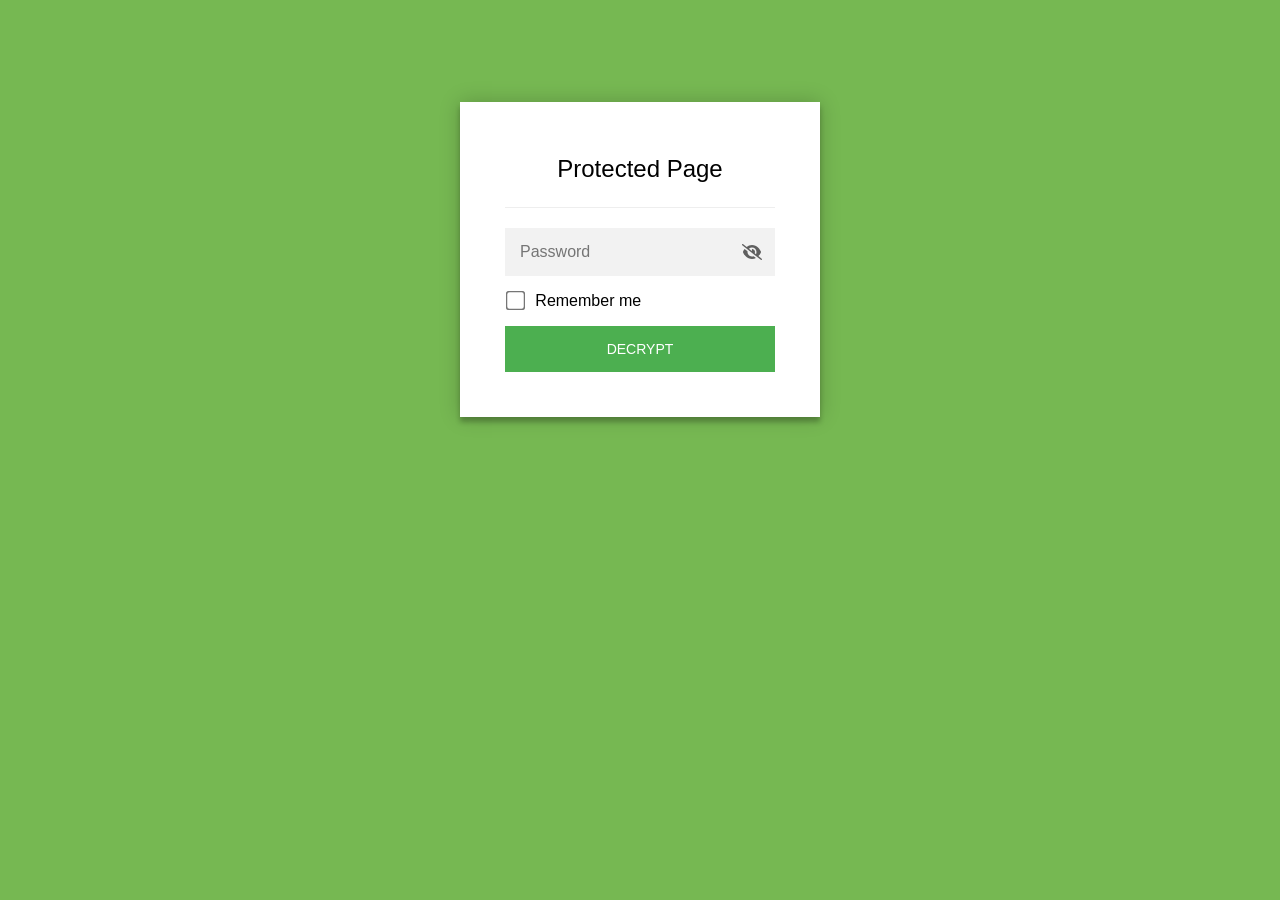
==== index.html @ b339b0bc "Update index.html" ====
<!DOCTYPE html>
<html class="staticrypt-html">
    <head>
        <meta charset="utf-8" />
        <title>Protected Page</title>
        <meta name="viewport" content="width=device-width, initial-scale=1" />

        <!-- do not cache this page -->
        <meta http-equiv="cache-control" content="max-age=0" />
        <meta http-equiv="cache-control" content="no-cache" />
        <meta http-equiv="expires" content="0" />
        <meta http-equiv="expires" content="Tue, 01 Jan 1980 1:00:00 GMT" />
        <meta http-equiv="pragma" content="no-cache" />

        <style>
            .staticrypt-hr {
                margin-top: 20px;
                margin-bottom: 20px;
                border: 0;
                border-top: 1px solid #eee;
            }

            .staticrypt-page {
                width: 360px;
                padding: 8% 0 0;
                margin: auto;
                box-sizing: border-box;
            }

            .staticrypt-form {
                position: relative;
                z-index: 1;
                background: #ffffff;
                max-width: 360px;
                margin: 0 auto 100px;
                padding: 45px;
                text-align: center;
                box-shadow: 0 0 20px 0 rgba(0, 0, 0, 0.2), 0 5px 5px 0 rgba(0, 0, 0, 0.24);
            }

            .staticrypt-form input[type="password"],
            input[type="text"] {
                background: inherit;
                border: 0;
                box-sizing: border-box; /* This ensures padding is included in the total width */
                font-size: 14px;
                outline: 0;
                padding: 15px 30px 15px 15px; /* Adjust the padding to ensure there is space for the icon */
                width: 100%;
            }

            .staticrypt-password-container {
                position: relative;
                outline: 0;
                background: #f2f2f2;
                width: 100%;
                border: 0;
                margin: 0 0 15px;
                box-sizing: border-box;
            }

            .staticrypt-toggle-password-visibility {
                cursor: pointer;
                height: 20px;
                opacity: 60%;
                padding: 13px;
                position: absolute;
                right: 0;
                top: 50%;
                transform: translateY(-50%);
                width: 20px;
            }

            .staticrypt-form .staticrypt-decrypt-button {
                text-transform: uppercase;
                outline: 0;
                background: #4CAF50;
                width: 100%;
                border: 0;
                padding: 15px;
                color: #ffffff;
                font-size: 14px;
                cursor: pointer;
            }

            .staticrypt-form .staticrypt-decrypt-button:hover,
            .staticrypt-form .staticrypt-decrypt-button:active,
            .staticrypt-form .staticrypt-decrypt-button:focus {
                background: #4CAF50;
                filter: brightness(92%);
            }

            .staticrypt-html {
                height: 100%;
            }

            .staticrypt-body {
                height: 100%;
                margin: 0;
            }

            .staticrypt-content {
                height: 100%;
                margin-bottom: 1em;
                background: #76B852;
                font-family: "Arial", sans-serif;
                -webkit-font-smoothing: antialiased;
                -moz-osx-font-smoothing: grayscale;
            }

            .staticrypt-instructions {
                margin-top: -1em;
                margin-bottom: 1em;
            }

            .staticrypt-title {
                font-size: 1.5em;
            }

            label.staticrypt-remember {
                display: flex;
                align-items: center;
                margin-bottom: 1em;
            }

            .staticrypt-remember input[type="checkbox"] {
                transform: scale(1.5);
                margin-right: 1em;
            }

            .hidden {
                display: none !important;
            }

            .staticrypt-spinner-container {
                height: 100%;
                display: flex;
                align-items: center;
                justify-content: center;
            }

            .staticrypt-spinner {
                display: inline-block;
                width: 2rem;
                height: 2rem;
                vertical-align: text-bottom;
                border: 0.25em solid gray;
                border-right-color: transparent;
                border-radius: 50%;
                -webkit-animation: spinner-border 0.75s linear infinite;
                animation: spinner-border 0.75s linear infinite;
                animation-duration: 0.75s;
                animation-timing-function: linear;
                animation-delay: 0s;
                animation-iteration-count: infinite;
                animation-direction: normal;
                animation-fill-mode: none;
                animation-play-state: running;
                animation-name: spinner-border;
            }

            @keyframes spinner-border {
                100% {
                    transform: rotate(360deg);
                }
            }

            @media screen and (-webkit-min-device-pixel-ratio: 0) {
                .staticrypt-form input[type="password"],
                input[type="text"] {
                    font-size: 16px;
                }
            }
        </style>
    </head>

    <body class="staticrypt-body">
        <div id="staticrypt_loading" class="staticrypt-spinner-container">
            <div class="staticrypt-spinner"></div>
        </div>

        <div id="staticrypt_content" class="staticrypt-content hidden">
            <div class="staticrypt-page">
                <div class="staticrypt-form">
                    <div class="staticrypt-instructions">
                        <p class="staticrypt-title">Protected Page</p>
                        <p></p>
                    </div>

                    <hr class="staticrypt-hr" />

                    <form id="staticrypt-form" action="#" method="post">
                        <div class="staticrypt-password-container">
                            <input
                                id="staticrypt-password"
                                type="password"
                                name="password"
                                placeholder="Password"
                                autofocus
                            />

                            <img
                                class="staticrypt-toggle-password-visibility"
                                alt="Show password"
                                title="Show password"
                                src="[data-uri]"
                            />
                        </div>

                        <label id="staticrypt-remember-label" class="staticrypt-remember hidden">
                            <input id="staticrypt-remember" type="checkbox" name="remember" />
                            Remember me
                        </label>

                        <input type="submit" class="staticrypt-decrypt-button" value="DECRYPT" />
                    </form>
                </div>
            </div>
        </div>

        <script>
            // these variables will be filled when generating the file - the template format is 'variable_name'
            const staticryptInitiator = ((function(){
  const exports = {};
  const cryptoEngine = ((function(){
  const exports = {};
  const { subtle } = crypto;

const IV_BITS = 16 * 8;
const HEX_BITS = 4;
const ENCRYPTION_ALGO = "AES-CBC";

/**
 * Translates between utf8 encoded hexadecimal strings
 * and Uint8Array bytes.
 */
const HexEncoder = {
    /**
     * hex string -> bytes
     * @param {string} hexString
     * @returns {Uint8Array}
     */
    parse: function (hexString) {
        if (hexString.length % 2 !== 0) throw "Invalid hexString";
        const arrayBuffer = new Uint8Array(hexString.length / 2);

        for (let i = 0; i < hexString.length; i += 2) {
            const byteValue = parseInt(hexString.substring(i, i + 2), 16);
            if (isNaN(byteValue)) {
                throw "Invalid hexString";
            }
            arrayBuffer[i / 2] = byteValue;
        }
        return arrayBuffer;
    },

    /**
     * bytes -> hex string
     * @param {Uint8Array} bytes
     * @returns {string}
     */
    stringify: function (bytes) {
        const hexBytes = [];

        for (let i = 0; i < bytes.length; ++i) {
            let byteString = bytes[i].toString(16);
            if (byteString.length < 2) {
                byteString = "0" + byteString;
            }
            hexBytes.push(byteString);
        }
        return hexBytes.join("");
    },
};

/**
 * Translates between utf8 strings and Uint8Array bytes.
 */
const UTF8Encoder = {
    parse: function (str) {
        return new TextEncoder().encode(str);
    },

    stringify: function (bytes) {
        return new TextDecoder().decode(bytes);
    },
};

/**
 * Salt and encrypt a msg with a password.
 */
async function encrypt(msg, hashedPassword) {
    // Must be 16 bytes, unpredictable, and preferably cryptographically random. However, it need not be secret.
    // https://developer.mozilla.org/en-US/docs/Web/API/SubtleCrypto/encrypt#parameters
    const iv = crypto.getRandomValues(new Uint8Array(IV_BITS / 8));

    const key = await subtle.importKey("raw", HexEncoder.parse(hashedPassword), ENCRYPTION_ALGO, false, ["encrypt"]);

    const encrypted = await subtle.encrypt(
        {
            name: ENCRYPTION_ALGO,
            iv: iv,
        },
        key,
        UTF8Encoder.parse(msg)
    );

    // iv will be 32 hex characters, we prepend it to the ciphertext for use in decryption
    return HexEncoder.stringify(iv) + HexEncoder.stringify(new Uint8Array(encrypted));
}
exports.encrypt = encrypt;

/**
 * Decrypt a salted msg using a password.
 *
 * @param {string} encryptedMsg
 * @param {string} hashedPassword
 * @returns {Promise<string>}
 */
async function decrypt(encryptedMsg, hashedPassword) {
    const ivLength = IV_BITS / HEX_BITS;
    const iv = HexEncoder.parse(encryptedMsg.substring(0, ivLength));
    const encrypted = encryptedMsg.substring(ivLength);

    const key = await subtle.importKey("raw", HexEncoder.parse(hashedPassword), ENCRYPTION_ALGO, false, ["decrypt"]);

    const outBuffer = await subtle.decrypt(
        {
            name: ENCRYPTION_ALGO,
            iv: iv,
        },
        key,
        HexEncoder.parse(encrypted)
    );

    return UTF8Encoder.stringify(new Uint8Array(outBuffer));
}
exports.decrypt = decrypt;

/**
 * Salt and hash the password so it can be stored in localStorage without opening a password reuse vulnerability.
 *
 * @param {string} password
 * @param {string} salt
 * @returns {Promise<string>}
 */
async function hashPassword(password, salt) {
    // we hash the password in multiple steps, each adding more iterations. This is because we used to allow less
    // iterations, so for backward compatibility reasons, we need to support going from that to more iterations.
    let hashedPassword = await hashLegacyRound(password, salt);

    hashedPassword = await hashSecondRound(hashedPassword, salt);

    return hashThirdRound(hashedPassword, salt);
}
exports.hashPassword = hashPassword;

/**
 * This hashes the password with 1k iterations. This is a low number, we need this function to support backwards
 * compatibility.
 *
 * @param {string} password
 * @param {string} salt
 * @returns {Promise<string>}
 */
function hashLegacyRound(password, salt) {
    return pbkdf2(password, salt, 1000, "SHA-1");
}
exports.hashLegacyRound = hashLegacyRound;

/**
 * Add a second round of iterations. This is because we used to use 1k, so for backwards compatibility with
 * remember-me/autodecrypt links, we need to support going from that to more iterations.
 *
 * @param hashedPassword
 * @param salt
 * @returns {Promise<string>}
 */
function hashSecondRound(hashedPassword, salt) {
    return pbkdf2(hashedPassword, salt, 14000, "SHA-256");
}
exports.hashSecondRound = hashSecondRound;

/**
 * Add a third round of iterations to bring total number to 600k. This is because we used to use 1k, then 15k, so for
 * backwards compatibility with remember-me/autodecrypt links, we need to support going from that to more iterations.
 *
 * @param hashedPassword
 * @param salt
 * @returns {Promise<string>}
 */
function hashThirdRound(hashedPassword, salt) {
    return pbkdf2(hashedPassword, salt, 585000, "SHA-256");
}
exports.hashThirdRound = hashThirdRound;

/**
 * Salt and hash the password so it can be stored in localStorage without opening a password reuse vulnerability.
 *
 * @param {string} password
 * @param {string} salt
 * @param {int} iterations
 * @param {string} hashAlgorithm
 * @returns {Promise<string>}
 */
async function pbkdf2(password, salt, iterations, hashAlgorithm) {
    const key = await subtle.importKey("raw", UTF8Encoder.parse(password), "PBKDF2", false, ["deriveBits"]);

    const keyBytes = await subtle.deriveBits(
        {
            name: "PBKDF2",
            hash: hashAlgorithm,
            iterations,
            salt: UTF8Encoder.parse(salt),
        },
        key,
        256
    );

    return HexEncoder.stringify(new Uint8Array(keyBytes));
}

function generateRandomSalt() {
    const bytes = crypto.getRandomValues(new Uint8Array(128 / 8));

    return HexEncoder.stringify(new Uint8Array(bytes));
}
exports.generateRandomSalt = generateRandomSalt;

async function signMessage(hashedPassword, message) {
    const key = await subtle.importKey(
        "raw",
        HexEncoder.parse(hashedPassword),
        {
            name: "HMAC",
            hash: "SHA-256",
        },
        false,
        ["sign"]
    );
    const signature = await subtle.sign("HMAC", key, UTF8Encoder.parse(message));

    return HexEncoder.stringify(new Uint8Array(signature));
}
exports.signMessage = signMessage;

function getRandomAlphanum() {
    const possibleCharacters = "abcdefghijklmnopqrstuvwxyzABCDEFGHIJKLMNOPQRSTUVWXYZ0123456789";

    let byteArray;
    let parsedInt;

    // Keep generating new random bytes until we get a value that falls
    // within a range that can be evenly divided by possibleCharacters.length
    do {
        byteArray = crypto.getRandomValues(new Uint8Array(1));
        // extract the lowest byte to get an int from 0 to 255 (probably unnecessary, since we're only generating 1 byte)
        parsedInt = byteArray[0] & 0xff;
    } while (parsedInt >= 256 - (256 % possibleCharacters.length));

    // Take the modulo of the parsed integer to get a random number between 0 and totalLength - 1
    const randomIndex = parsedInt % possibleCharacters.length;

    return possibleCharacters[randomIndex];
}

/**
 * Generate a random string of a given length.
 *
 * @param {int} length
 * @returns {string}
 */
function generateRandomString(length) {
    let randomString = "";

    for (let i = 0; i < length; i++) {
        randomString += getRandomAlphanum();
    }

    return randomString;
}
exports.generateRandomString = generateRandomString;

  return exports;
})());
const codec = ((function(){
  const exports = {};
  /**
 * Initialize the codec with the provided cryptoEngine - this return functions to encode and decode messages.
 *
 * @param cryptoEngine - the engine to use for encryption / decryption
 */
function init(cryptoEngine) {
    const exports = {};

    /**
     * Top-level function for encoding a message.
     * Includes password hashing, encryption, and signing.
     *
     * @param {string} msg
     * @param {string} password
     * @param {string} salt
     *
     * @returns {string} The encoded text
     */
    async function encode(msg, password, salt) {
        const hashedPassword = await cryptoEngine.hashPassword(password, salt);

        const encrypted = await cryptoEngine.encrypt(msg, hashedPassword);

        // we use the hashed password in the HMAC because this is effectively what will be used a password (so we can store
        // it in localStorage safely, we don't use the clear text password)
        const hmac = await cryptoEngine.signMessage(hashedPassword, encrypted);

        return hmac + encrypted;
    }
    exports.encode = encode;

    /**
     * Encode using a password that has already been hashed. This is useful to encode multiple messages in a row, that way
     * we don't need to hash the password multiple times.
     *
     * @param {string} msg
     * @param {string} hashedPassword
     *
     * @returns {string} The encoded text
     */
    async function encodeWithHashedPassword(msg, hashedPassword) {
        const encrypted = await cryptoEngine.encrypt(msg, hashedPassword);

        // we use the hashed password in the HMAC because this is effectively what will be used a password (so we can store
        // it in localStorage safely, we don't use the clear text password)
        const hmac = await cryptoEngine.signMessage(hashedPassword, encrypted);

        return hmac + encrypted;
    }
    exports.encodeWithHashedPassword = encodeWithHashedPassword;

    /**
     * Top-level function for decoding a message.
     * Includes signature check and decryption.
     *
     * @param {string} signedMsg
     * @param {string} hashedPassword
     * @param {string} salt
     * @param {int} backwardCompatibleAttempt
     * @param {string} originalPassword
     *
     * @returns {Object} {success: true, decoded: string} | {success: false, message: string}
     */
    async function decode(signedMsg, hashedPassword, salt, backwardCompatibleAttempt = 0, originalPassword = "") {
        const encryptedHMAC = signedMsg.substring(0, 64);
        const encryptedMsg = signedMsg.substring(64);
        const decryptedHMAC = await cryptoEngine.signMessage(hashedPassword, encryptedMsg);

        if (decryptedHMAC !== encryptedHMAC) {
            // we have been raising the number of iterations in the hashing algorithm multiple times, so to support the old
            // remember-me/autodecrypt links we need to try bringing the old hashes up to speed.
            originalPassword = originalPassword || hashedPassword;
            if (backwardCompatibleAttempt === 0) {
                const updatedHashedPassword = await cryptoEngine.hashThirdRound(originalPassword, salt);

                return decode(signedMsg, updatedHashedPassword, salt, backwardCompatibleAttempt + 1, originalPassword);
            }
            if (backwardCompatibleAttempt === 1) {
                let updatedHashedPassword = await cryptoEngine.hashSecondRound(originalPassword, salt);
                updatedHashedPassword = await cryptoEngine.hashThirdRound(updatedHashedPassword, salt);

                return decode(signedMsg, updatedHashedPassword, salt, backwardCompatibleAttempt + 1, originalPassword);
            }

            return { success: false, message: "Signature mismatch" };
        }

        return {
            success: true,
            decoded: await cryptoEngine.decrypt(encryptedMsg, hashedPassword),
        };
    }
    exports.decode = decode;

    return exports;
}
exports.init = init;

  return exports;
})());
const decode = codec.init(cryptoEngine).decode;

/**
 * Initialize the staticrypt module, that exposes functions callbable by the password_template.
 *
 * @param {{
 *  staticryptEncryptedMsgUniqueVariableName: string,
 *  isRememberEnabled: boolean,
 *  rememberDurationInDays: number,
 *  staticryptSaltUniqueVariableName: string,
 * }} staticryptConfig - object of data that is stored on the password_template at encryption time.
 *
 * @param {{
 *  rememberExpirationKey: string,
 *  rememberPassphraseKey: string,
 *  replaceHtmlCallback: function,
 *  clearLocalStorageCallback: function,
 * }} templateConfig - object of data that can be configured by a custom password_template.
 */
function init(staticryptConfig, templateConfig) {
    const exports = {};

    /**
     * Decrypt our encrypted page, replace the whole HTML.
     *
     * @param {string} hashedPassword
     * @returns {Promise<boolean>}
     */
    async function decryptAndReplaceHtml(hashedPassword) {
        const { staticryptEncryptedMsgUniqueVariableName, staticryptSaltUniqueVariableName } = staticryptConfig;
        const { replaceHtmlCallback } = templateConfig;

        const result = await decode(
            staticryptEncryptedMsgUniqueVariableName,
            hashedPassword,
            staticryptSaltUniqueVariableName
        );
        if (!result.success) {
            return false;
        }
        const plainHTML = result.decoded;

        // if the user configured a callback call it, otherwise just replace the whole HTML
        if (typeof replaceHtmlCallback === "function") {
            replaceHtmlCallback(plainHTML);
        } else {
            document.write(plainHTML);
            document.close();
        }

        return true;
    }

    /**
     * Attempt to decrypt the page and replace the whole HTML.
     *
     * @param {string} password
     * @param {boolean} isRememberChecked
     *
     * @returns {Promise<{isSuccessful: boolean, hashedPassword?: string}>} - we return an object, so that if we want to
     *   expose more information in the future we can do it without breaking the password_template
     */
    async function handleDecryptionOfPage(password, isRememberChecked) {
        const { staticryptSaltUniqueVariableName } = staticryptConfig;

        // decrypt and replace the whole page
        const hashedPassword = await cryptoEngine.hashPassword(password, staticryptSaltUniqueVariableName);
        return handleDecryptionOfPageFromHash(hashedPassword, isRememberChecked);
    }
    exports.handleDecryptionOfPage = handleDecryptionOfPage;

    async function handleDecryptionOfPageFromHash(hashedPassword, isRememberChecked) {
        const { isRememberEnabled, rememberDurationInDays } = staticryptConfig;
        const { rememberExpirationKey, rememberPassphraseKey } = templateConfig;

        const isDecryptionSuccessful = await decryptAndReplaceHtml(hashedPassword);

        if (!isDecryptionSuccessful) {
            return {
                isSuccessful: false,
                hashedPassword,
            };
        }

        // remember the hashedPassword and set its expiration if necessary
        if (isRememberEnabled && isRememberChecked) {
            window.localStorage.setItem(rememberPassphraseKey, hashedPassword);

            // set the expiration if the duration isn't 0 (meaning no expiration)
            if (rememberDurationInDays > 0) {
                window.localStorage.setItem(
                    rememberExpirationKey,
                    (new Date().getTime() + rememberDurationInDays * 24 * 60 * 60 * 1000).toString()
                );
            }
        }

        return {
            isSuccessful: true,
            hashedPassword,
        };
    }
    exports.handleDecryptionOfPageFromHash = handleDecryptionOfPageFromHash;

    /**
     * Clear localstorage from staticrypt related values
     */
    function clearLocalStorage() {
        const { clearLocalStorageCallback, rememberExpirationKey, rememberPassphraseKey } = templateConfig;

        if (typeof clearLocalStorageCallback === "function") {
            clearLocalStorageCallback();
        } else {
            localStorage.removeItem(rememberPassphraseKey);
            localStorage.removeItem(rememberExpirationKey);
        }
    }

    async function handleDecryptOnLoad() {
        let isSuccessful = await decryptOnLoadFromUrl();

        if (!isSuccessful) {
            isSuccessful = await decryptOnLoadFromRememberMe();
        }

        return { isSuccessful };
    }
    exports.handleDecryptOnLoad = handleDecryptOnLoad;

    /**
     * Clear storage if we are logging out
     *
     * @returns {boolean} - whether we logged out
     */
    function logoutIfNeeded() {
        const logoutKey = "staticrypt_logout";

        // handle logout through query param
        const queryParams = new URLSearchParams(window.location.search);
        if (queryParams.has(logoutKey)) {
            clearLocalStorage();
            return true;
        }

        // handle logout through URL fragment
        const hash = window.location.hash.substring(1);
        if (hash.includes(logoutKey)) {
            clearLocalStorage();
            return true;
        }

        return false;
    }

    /**
     * To be called on load: check if we want to try to decrypt and replace the HTML with the decrypted content, and
     * try to do it if needed.
     *
     * @returns {Promise<boolean>} true if we derypted and replaced the whole page, false otherwise
     */
    async function decryptOnLoadFromRememberMe() {
        const { rememberDurationInDays } = staticryptConfig;
        const { rememberExpirationKey, rememberPassphraseKey } = templateConfig;

        // if we are login out, terminate
        if (logoutIfNeeded()) {
            return false;
        }

        // if there is expiration configured, check if we're not beyond the expiration
        if (rememberDurationInDays && rememberDurationInDays > 0) {
            const expiration = localStorage.getItem(rememberExpirationKey),
                isExpired = expiration && new Date().getTime() > parseInt(expiration);

            if (isExpired) {
                clearLocalStorage();
                return false;
            }
        }

        const hashedPassword = localStorage.getItem(rememberPassphraseKey);

        if (hashedPassword) {
            // try to decrypt
            const isDecryptionSuccessful = await decryptAndReplaceHtml(hashedPassword);

            // if the decryption is unsuccessful the password might be wrong - silently clear the saved data and let
            // the user fill the password form again
            if (!isDecryptionSuccessful) {
                clearLocalStorage();
                return false;
            }

            return true;
        }

        return false;
    }

    async function decryptOnLoadFromUrl() {
        const passwordKey = "staticrypt_pwd";
        const rememberMeKey = "remember_me";

        // try to get the password from the query param (for backward compatibility - we now want to avoid this method,
        // since it sends the hashed password to the server which isn't needed)
        const queryParams = new URLSearchParams(window.location.search);
        const hashedPasswordQuery = queryParams.get(passwordKey);
        const rememberMeQuery = queryParams.get(rememberMeKey);

        const urlFragment = window.location.hash.substring(1);
        // get the password from the url fragment
        const hashedPasswordRegexMatch = urlFragment.match(new RegExp(passwordKey + "=([^&]*)"));
        const hashedPasswordFragment = hashedPasswordRegexMatch ? hashedPasswordRegexMatch[1] : null;
        const rememberMeFragment = urlFragment.includes(rememberMeKey);

        const hashedPassword = hashedPasswordFragment || hashedPasswordQuery;
        const rememberMe = rememberMeFragment || rememberMeQuery;

        if (hashedPassword) {
            return handleDecryptionOfPageFromHash(hashedPassword, rememberMe);
        }

        return false;
    }

    return exports;
}
exports.init = init;

  return exports;
})());
            const templateError = "Bad password!",
                templateToggleAltShow = "Show password",
                templateToggleAltHide = "Hide password",
                isRememberEnabled = true,
                staticryptConfig = {"staticryptEncryptedMsgUniqueVariableName":"[base64]","isRememberEnabled":true,"rememberDurationInDays":24,"staticryptSaltUniqueVariableName":"fb9d6beab0a94cf29146fbc7895cdc05"};

            // you can edit these values to customize some of the behavior of StatiCrypt
            const templateConfig = {
                rememberExpirationKey: "staticrypt_expiration",
                rememberPassphraseKey: "staticrypt_passphrase",
                replaceHtmlCallback: null,
                clearLocalStorageCallback: null,
            };

            // init the staticrypt engine
            const staticrypt = staticryptInitiator.init(staticryptConfig, templateConfig);

            // try to automatically decrypt on load if there is a saved password
            window.onload = async function () {
                const { isSuccessful } = await staticrypt.handleDecryptOnLoad();

                // if we didn't decrypt anything on load, show the password prompt. Otherwise the content has already been
                // replaced, no need to do anything
                if (!isSuccessful) {
                    // hide loading screen
                    document.getElementById("staticrypt_loading").classList.add("hidden");
                    document.getElementById("staticrypt_content").classList.remove("hidden");
                    document.getElementById("staticrypt-password").focus();

                    // show the remember me checkbox
                    if (isRememberEnabled) {
                        document.getElementById("staticrypt-remember-label").classList.remove("hidden");
                    }
                }
            };

            // toggle password visibility
            const toggleIcon = document.querySelector(".staticrypt-toggle-password-visibility");
            // these two icons are coming from FontAwesome
            const imgSrcEyeClosed =
                "[data-uri]";
            const imgSrcEyeOpened =
                "[data-uri]";
            toggleIcon.addEventListener("click", function () {
                const passwordInput = document.getElementById("staticrypt-password");
                if (passwordInput.type === "password") {
                    passwordInput.type = "text";
                    toggleIcon.src = imgSrcEyeOpened;
                    toggleIcon.alt = templateToggleAltHide;
                    toggleIcon.title = templateToggleAltHide;
                } else {
                    passwordInput.type = "password";
                    toggleIcon.src = imgSrcEyeClosed;
                    toggleIcon.alt = templateToggleAltShow;
                    toggleIcon.title = templateToggleAltShow;
                }
            });

            // handle password form submission
            document.getElementById("staticrypt-form").addEventListener("submit", async function (e) {
                e.preventDefault();

                const password = document.getElementById("staticrypt-password").value,
                    isRememberChecked = document.getElementById("staticrypt-remember").checked;

                const { isSuccessful } = await staticrypt.handleDecryptionOfPage(password, isRememberChecked);

                if (!isSuccessful) {
                    alert(templateError);
                }
            });
        </script>
    </body>
</html>
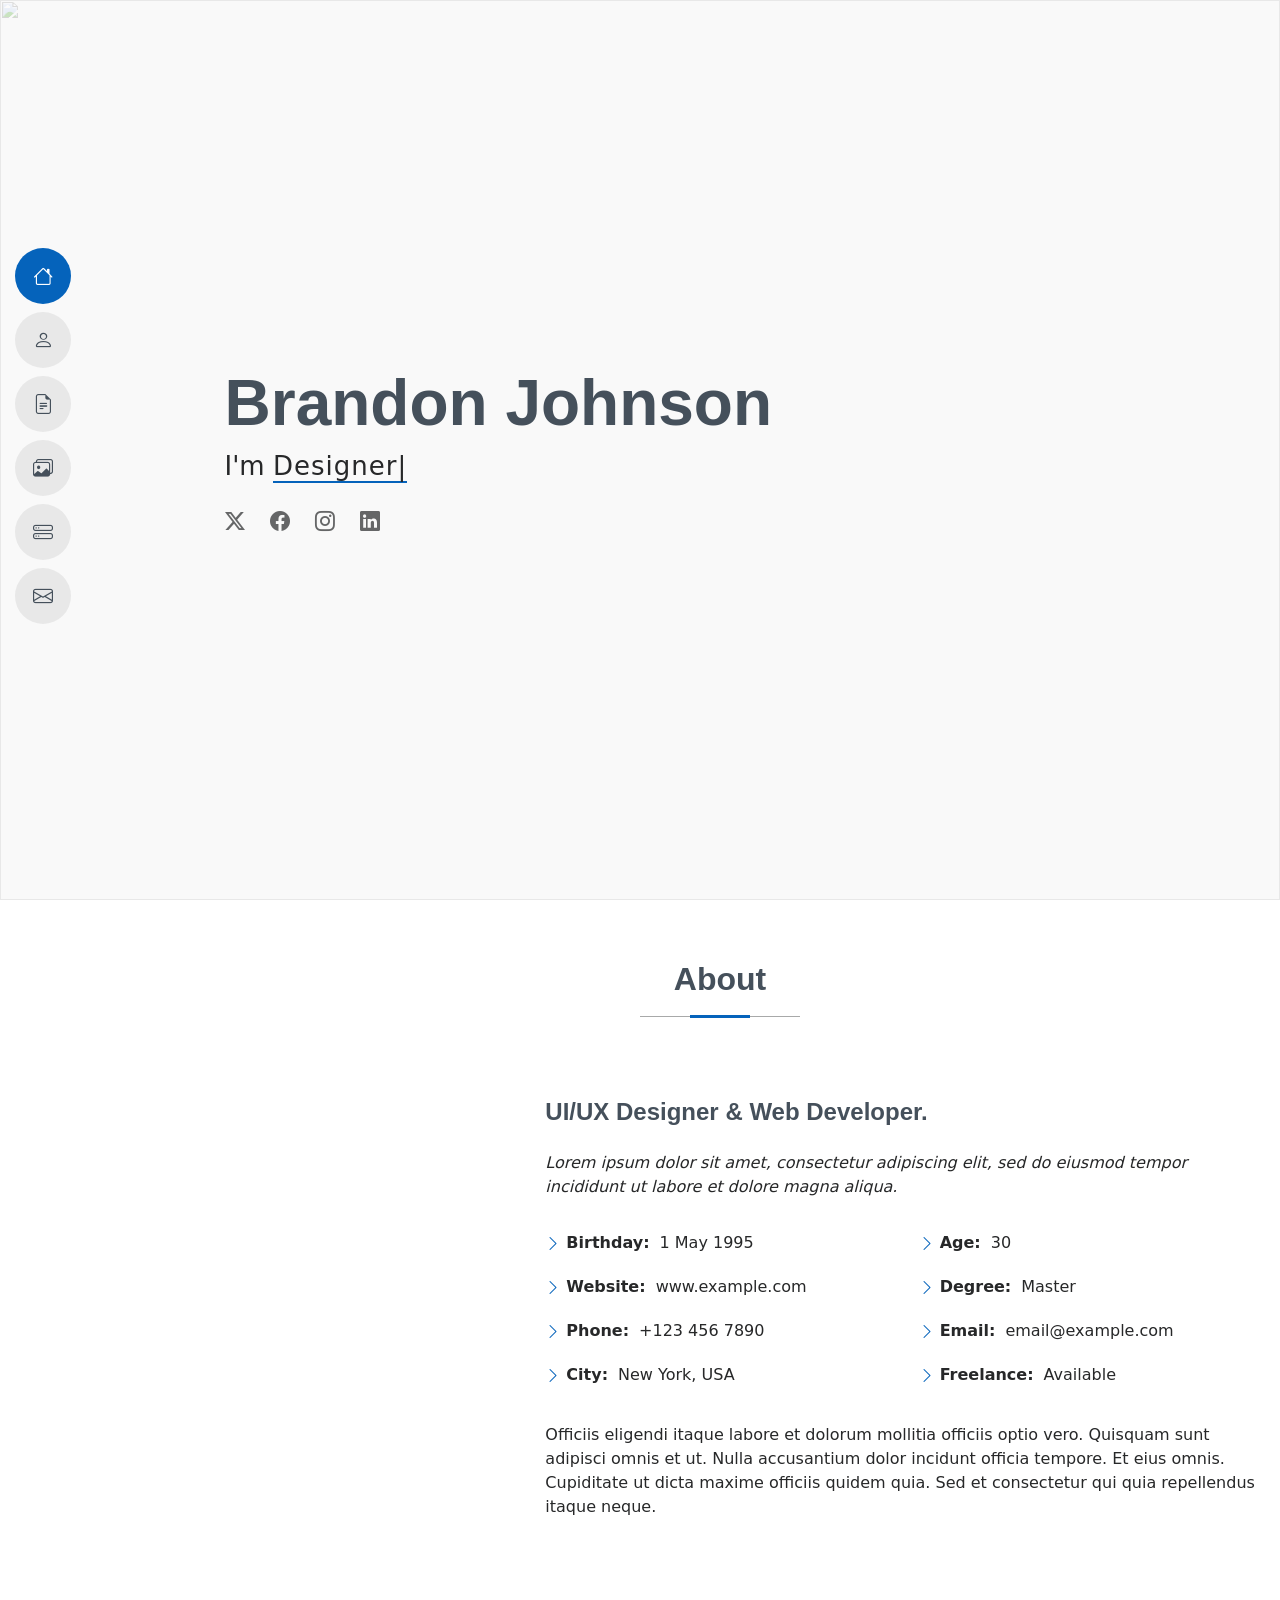
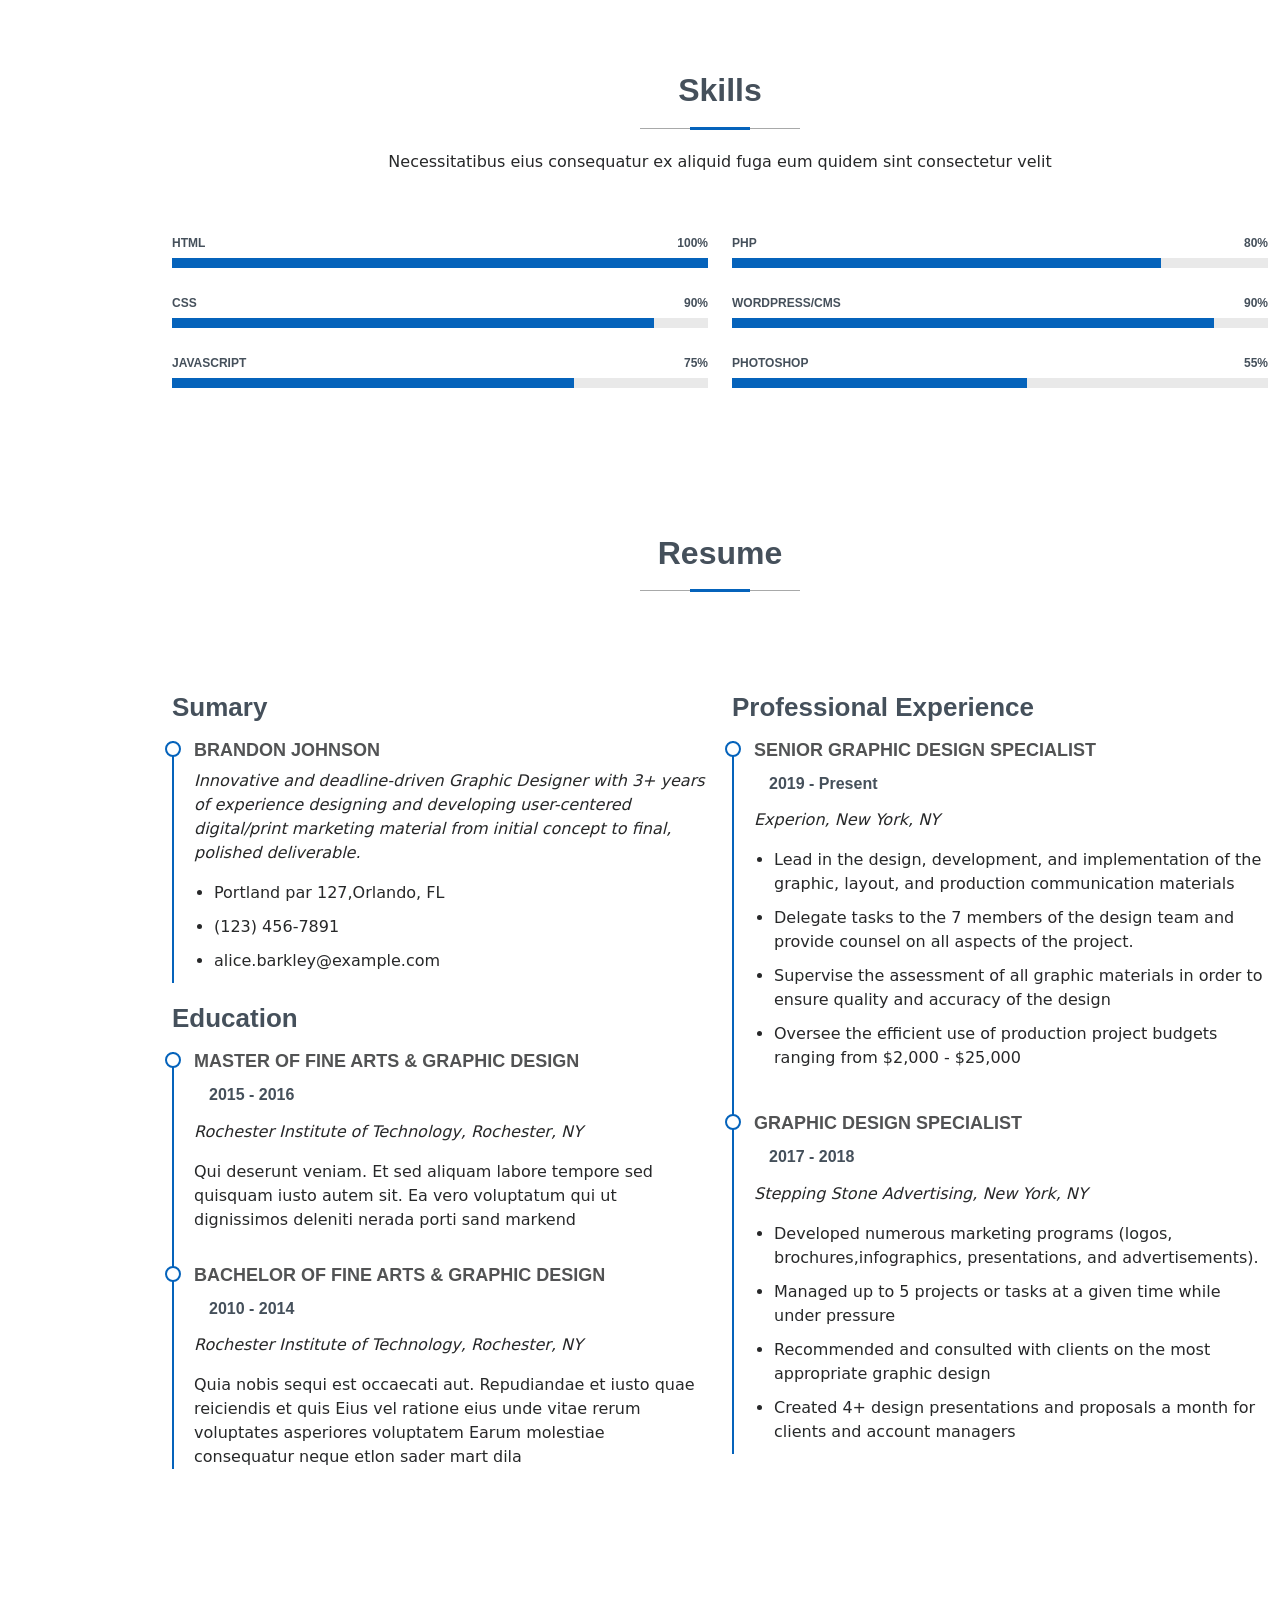
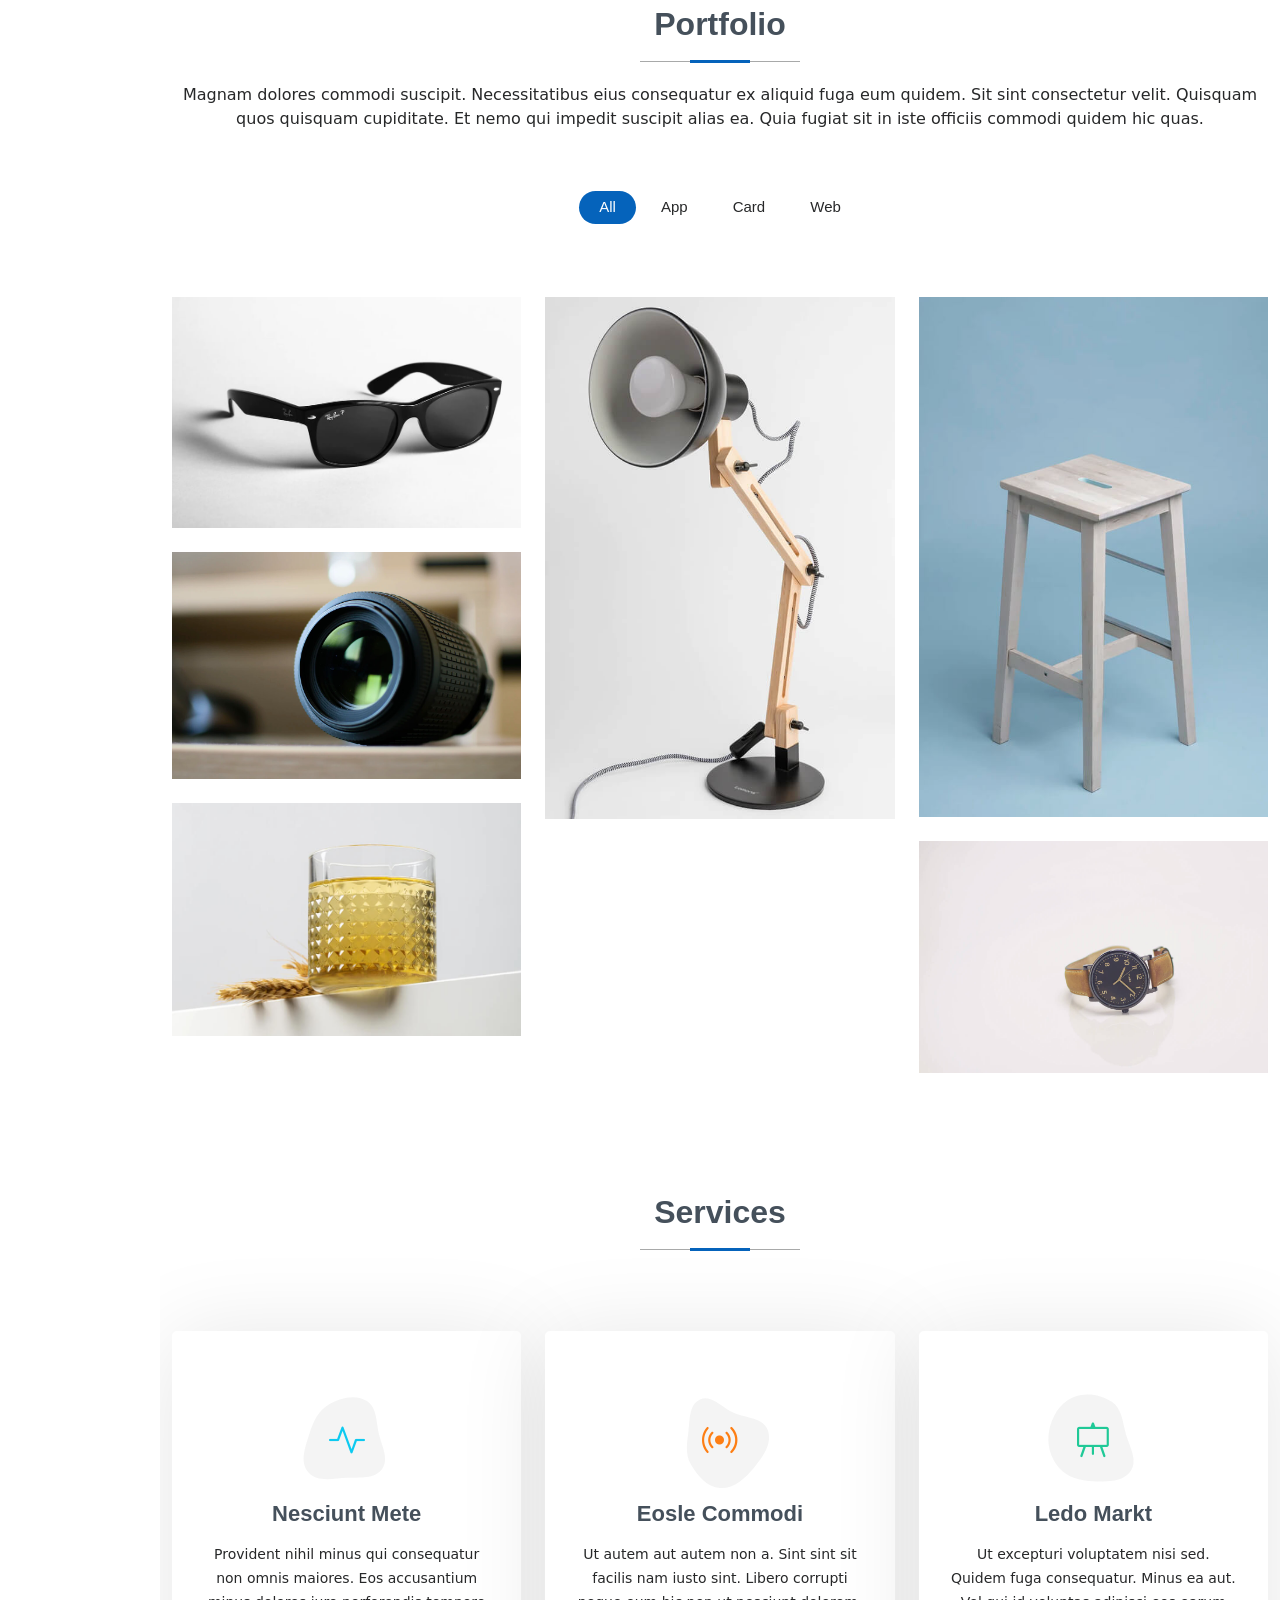
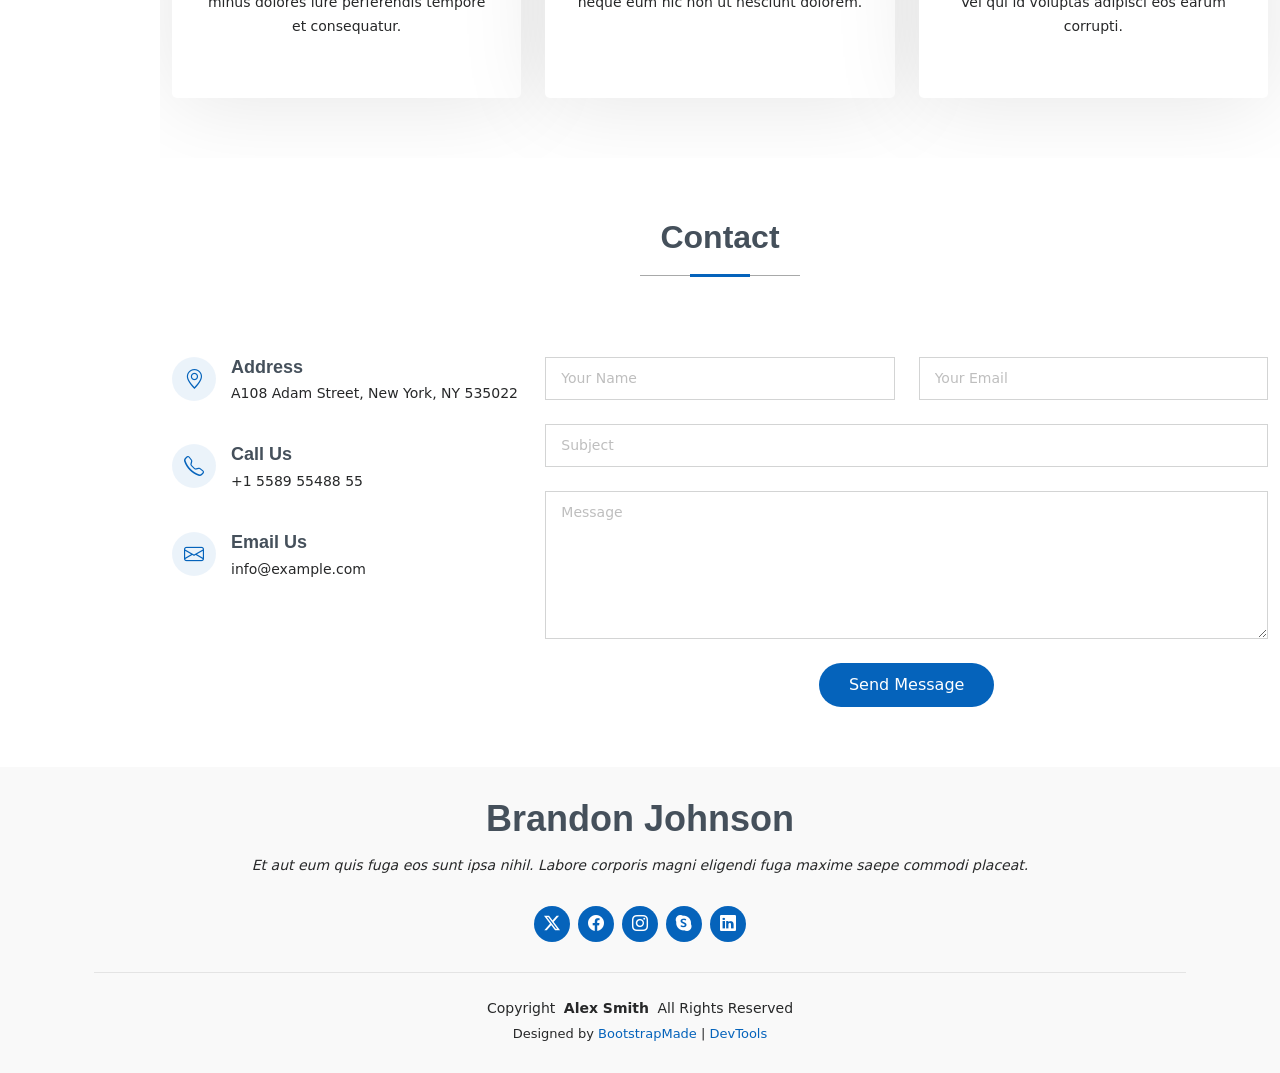
==== commit b4ba2b29: "Update index.html" ====
--- a/index.html
+++ b/index.html
@@ -1,892 +1,587 @@
 <!DOCTYPE html>
-<html class="staticrypt-html">
-    <head>
-        <meta charset="utf-8" />
-        <title>Protected Page</title>
-        <meta name="viewport" content="width=device-width, initial-scale=1" />
-
-        <!-- do not cache this page -->
-        <meta http-equiv="cache-control" content="max-age=0" />
-        <meta http-equiv="cache-control" content="no-cache" />
-        <meta http-equiv="expires" content="0" />
-        <meta http-equiv="expires" content="Tue, 01 Jan 1980 1:00:00 GMT" />
-        <meta http-equiv="pragma" content="no-cache" />
-
-        <style>
-            .staticrypt-hr {
-                margin-top: 20px;
-                margin-bottom: 20px;
-                border: 0;
-                border-top: 1px solid #eee;
-            }
-
-            .staticrypt-page {
-                width: 360px;
-                padding: 8% 0 0;
-                margin: auto;
-                box-sizing: border-box;
-            }
-
-            .staticrypt-form {
-                position: relative;
-                z-index: 1;
-                background: #ffffff;
-                max-width: 360px;
-                margin: 0 auto 100px;
-                padding: 45px;
-                text-align: center;
-                box-shadow: 0 0 20px 0 rgba(0, 0, 0, 0.2), 0 5px 5px 0 rgba(0, 0, 0, 0.24);
-            }
-
-            .staticrypt-form input[type="password"],
-            input[type="text"] {
-                background: inherit;
-                border: 0;
-                box-sizing: border-box; /* This ensures padding is included in the total width */
-                font-size: 14px;
-                outline: 0;
-                padding: 15px 30px 15px 15px; /* Adjust the padding to ensure there is space for the icon */
-                width: 100%;
-            }
-
-            .staticrypt-password-container {
-                position: relative;
-                outline: 0;
-                background: #f2f2f2;
-                width: 100%;
-                border: 0;
-                margin: 0 0 15px;
-                box-sizing: border-box;
-            }
-
-            .staticrypt-toggle-password-visibility {
-                cursor: pointer;
-                height: 20px;
-                opacity: 60%;
-                padding: 13px;
-                position: absolute;
-                right: 0;
-                top: 50%;
-                transform: translateY(-50%);
-                width: 20px;
-            }
-
-            .staticrypt-form .staticrypt-decrypt-button {
-                text-transform: uppercase;
-                outline: 0;
-                background: #4CAF50;
-                width: 100%;
-                border: 0;
-                padding: 15px;
-                color: #ffffff;
-                font-size: 14px;
-                cursor: pointer;
-            }
-
-            .staticrypt-form .staticrypt-decrypt-button:hover,
-            .staticrypt-form .staticrypt-decrypt-button:active,
-            .staticrypt-form .staticrypt-decrypt-button:focus {
-                background: #4CAF50;
-                filter: brightness(92%);
-            }
-
-            .staticrypt-html {
-                height: 100%;
-            }
-
-            .staticrypt-body {
-                height: 100%;
-                margin: 0;
-            }
-
-            .staticrypt-content {
-                height: 100%;
-                margin-bottom: 1em;
-                background: #76B852;
-                font-family: "Arial", sans-serif;
-                -webkit-font-smoothing: antialiased;
-                -moz-osx-font-smoothing: grayscale;
-            }
-
-            .staticrypt-instructions {
-                margin-top: -1em;
-                margin-bottom: 1em;
-            }
-
-            .staticrypt-title {
-                font-size: 1.5em;
-            }
-
-            label.staticrypt-remember {
-                display: flex;
-                align-items: center;
-                margin-bottom: 1em;
-            }
-
-            .staticrypt-remember input[type="checkbox"] {
-                transform: scale(1.5);
-                margin-right: 1em;
-            }
-
-            .hidden {
-                display: none !important;
-            }
-
-            .staticrypt-spinner-container {
-                height: 100%;
-                display: flex;
-                align-items: center;
-                justify-content: center;
-            }
-
-            .staticrypt-spinner {
-                display: inline-block;
-                width: 2rem;
-                height: 2rem;
-                vertical-align: text-bottom;
-                border: 0.25em solid gray;
-                border-right-color: transparent;
-                border-radius: 50%;
-                -webkit-animation: spinner-border 0.75s linear infinite;
-                animation: spinner-border 0.75s linear infinite;
-                animation-duration: 0.75s;
-                animation-timing-function: linear;
-                animation-delay: 0s;
-                animation-iteration-count: infinite;
-                animation-direction: normal;
-                animation-fill-mode: none;
-                animation-play-state: running;
-                animation-name: spinner-border;
-            }
-
-            @keyframes spinner-border {
-                100% {
-                    transform: rotate(360deg);
-                }
-            }
-
-            @media screen and (-webkit-min-device-pixel-ratio: 0) {
-                .staticrypt-form input[type="password"],
-                input[type="text"] {
-                    font-size: 16px;
-                }
-            }
-        </style>
-    </head>
-
-    <body class="staticrypt-body">
-        <div id="staticrypt_loading" class="staticrypt-spinner-container">
-            <div class="staticrypt-spinner"></div>
-        </div>
-
-        <div id="staticrypt_content" class="staticrypt-content hidden">
-            <div class="staticrypt-page">
-                <div class="staticrypt-form">
-                    <div class="staticrypt-instructions">
-                        <p class="staticrypt-title">Protected Page</p>
-                        <p></p>
-                    </div>
-
-                    <hr class="staticrypt-hr" />
-
-                    <form id="staticrypt-form" action="#" method="post">
-                        <div class="staticrypt-password-container">
-                            <input
-                                id="staticrypt-password"
-                                type="password"
-                                name="password"
-                                placeholder="Password"
-                                autofocus
-                            />
-
-                            <img
-                                class="staticrypt-toggle-password-visibility"
-                                alt="Show password"
-                                title="Show password"
-                                src="[data-uri]"
-                            />
-                        </div>
-
-                        <label id="staticrypt-remember-label" class="staticrypt-remember hidden">
-                            <input id="staticrypt-remember" type="checkbox" name="remember" />
-                            Remember me
-                        </label>
-
-                        <input type="submit" class="staticrypt-decrypt-button" value="DECRYPT" />
-                    </form>
+<html lang="en">
+
+<head>
+  <meta charset="utf-8">
+  <meta content="width=device-width, initial-scale=1.0" name="viewport">
+  <title>Index - MyResume Bootstrap Template</title>
+  <meta content="" name="description">
+  <meta content="" name="keywords">
+
+  <!-- Favicons -->
+  <link href="assets/img/favicon.png" rel="icon">
+  <link href="assets/img/apple-touch-icon.png" rel="apple-touch-icon">
+
+  <!-- Fonts -->
+  <link href="https://fonts.googleapis.com" rel="preconnect">
+  <link href="https://fonts.gstatic.com" rel="preconnect" crossorigin>
+  <link href="https://fonts.googleapis.com/css2?family=Roboto:ital,wght@0,100;0,300;0,400;0,500;0,700;0,900;1,100;1,300;1,400;1,500;1,700;1,900&family=Poppins:ital,wght@0,100;0,200;0,300;0,400;0,500;0,600;0,700;0,800;0,900;1,100;1,200;1,300;1,400;1,500;1,600;1,700;1,800;1,900&family=Raleway:ital,wght@0,100;0,200;0,300;0,400;0,500;0,600;0,700;0,800;0,900;1,100;1,200;1,300;1,400;1,500;1,600;1,700;1,800;1,900&display=swap" rel="stylesheet">
+
+  <!-- Vendor CSS Files -->
+  <link href="assets/vendor/bootstrap/css/bootstrap.min.css" rel="stylesheet">
+  <link href="assets/vendor/bootstrap-icons/bootstrap-icons.css" rel="stylesheet">
+  <link href="assets/vendor/aos/aos.css" rel="stylesheet">
+  <link href="assets/vendor/glightbox/css/glightbox.min.css" rel="stylesheet">
+  <link href="assets/vendor/swiper/swiper-bundle.min.css" rel="stylesheet">
+
+  <!-- Main CSS File -->
+  <link href="assets/css/main.css" rel="stylesheet">
+
+  <!-- =======================================================
+  * Template Name: MyResume
+  * Template URL: https://bootstrapmade.com/free-html-bootstrap-template-my-resume/
+  * Updated: Jun 29 2024 with Bootstrap v5.3.3
+  * Author: BootstrapMade.com
+  * License: https://bootstrapmade.com/license/
+  ======================================================== -->
+</head>
+
+<body class="index-page">
+
+  <header id="header" class="header d-flex flex-column justify-content-center">
+
+    <i class="header-toggle d-xl-none bi bi-list"></i>
+
+    <nav id="navmenu" class="navmenu">
+      <ul>
+        <li><a href="#hero" class="active"><i class="bi bi-house navicon"></i><span>Home</span></a></li>
+        <li><a href="#about"><i class="bi bi-person navicon"></i><span>About</span></a></li>
+        <li><a href="#resume"><i class="bi bi-file-earmark-text navicon"></i><span>Resume</span></a></li>
+        <li><a href="#portfolio"><i class="bi bi-images navicon"></i><span>Portfolio</span></a></li>
+        <li><a href="#services"><i class="bi bi-hdd-stack navicon"></i><span>Services</span></a></li>
+        <li><a href="#contact"><i class="bi bi-envelope navicon"></i><span>Contact</span></a></li>
+      </ul>
+    </nav>
+
+  </header>
+
+  <main class="main">
+
+    <!-- Hero Section -->
+    <section id="hero" class="hero section light-background">
+
+      <img src="assets/img/hero-bg.jpg" alt="">
+
+      <div class="container" data-aos="zoom-out">
+        <div class="row justify-content-center">
+          <div class="col-lg-9">
+            <h2>Brandon Johnson</h2>
+            <p>I'm <span class="typed" data-typed-items="Designer, Developer, Freelancer, Photographer">Designer</span><span class="typed-cursor typed-cursor--blink" aria-hidden="true"></span></p>
+            <div class="social-links">
+              <a href="#"><i class="bi bi-twitter-x"></i></a>
+              <a href="#"><i class="bi bi-facebook"></i></a>
+              <a href="#"><i class="bi bi-instagram"></i></a>
+              <a href="#"><i class="bi bi-linkedin"></i></a>
+            </div>
+          </div>
+        </div>
+      </div>
+
+    </section><!-- /Hero Section -->
+
+    <!-- About Section -->
+    <section id="about" class="about section">
+
+      <!-- Section Title -->
+      <div class="container section-title" data-aos="fade-up">
+        <h2>About</h2>
+      </div><!-- End Section Title -->
+
+      <div class="container" data-aos="fade-up" data-aos-delay="100">
+
+        <div class="row gy-4 justify-content-center">
+          <div class="col-lg-4">
+            <img src="assets/img/profile-img.jpg" class="img-fluid" alt="">
+          </div>
+          <div class="col-lg-8 content">
+            <h2>UI/UX Designer &amp; Web Developer.</h2>
+            <p class="fst-italic py-3">
+              Lorem ipsum dolor sit amet, consectetur adipiscing elit, sed do eiusmod tempor incididunt ut labore et dolore
+              magna aliqua.
+            </p>
+            <div class="row">
+              <div class="col-lg-6">
+                <ul>
+                  <li><i class="bi bi-chevron-right"></i> <strong>Birthday:</strong> <span>1 May 1995</span></li>
+                  <li><i class="bi bi-chevron-right"></i> <strong>Website:</strong> <span>www.example.com</span></li>
+                  <li><i class="bi bi-chevron-right"></i> <strong>Phone:</strong> <span>+123 456 7890</span></li>
+                  <li><i class="bi bi-chevron-right"></i> <strong>City:</strong> <span>New York, USA</span></li>
+                </ul>
+              </div>
+              <div class="col-lg-6">
+                <ul>
+                  <li><i class="bi bi-chevron-right"></i> <strong>Age:</strong> <span>30</span></li>
+                  <li><i class="bi bi-chevron-right"></i> <strong>Degree:</strong> <span>Master</span></li>
+                  <li><i class="bi bi-chevron-right"></i> <strong>Email:</strong> <span>email@example.com</span></li>
+                  <li><i class="bi bi-chevron-right"></i> <strong>Freelance:</strong> <span>Available</span></li>
+                </ul>
+              </div>
+            </div>
+            <p class="py-3">
+              Officiis eligendi itaque labore et dolorum mollitia officiis optio vero. Quisquam sunt adipisci omnis et ut. Nulla accusantium dolor incidunt officia tempore. Et eius omnis.
+              Cupiditate ut dicta maxime officiis quidem quia. Sed et consectetur qui quia repellendus itaque neque.
+            </p>
+          </div>
+        </div>
+
+      </div>
+
+    </section><!-- /About Section -->
+
+    <!-- Skills Section -->
+    <section id="skills" class="skills section">
+
+      <!-- Section Title -->
+      <div class="container section-title" data-aos="fade-up">
+        <h2>Skills</h2>
+        <p>Necessitatibus eius consequatur ex aliquid fuga eum quidem sint consectetur velit</p>
+      </div><!-- End Section Title -->
+
+      <div class="container" data-aos="fade-up" data-aos-delay="100">
+
+        <div class="row skills-content skills-animation">
+
+          <div class="col-lg-6">
+
+            <div class="progress">
+              <span class="skill"><span>HTML</span> <i class="val">100%</i></span>
+              <div class="progress-bar-wrap">
+                <div class="progress-bar" role="progressbar" aria-valuenow="100" aria-valuemin="0" aria-valuemax="100"></div>
+              </div>
+            </div><!-- End Skills Item -->
+
+            <div class="progress">
+              <span class="skill"><span>CSS</span> <i class="val">90%</i></span>
+              <div class="progress-bar-wrap">
+                <div class="progress-bar" role="progressbar" aria-valuenow="90" aria-valuemin="0" aria-valuemax="100"></div>
+              </div>
+            </div><!-- End Skills Item -->
+
+            <div class="progress">
+              <span class="skill"><span>JavaScript</span> <i class="val">75%</i></span>
+              <div class="progress-bar-wrap">
+                <div class="progress-bar" role="progressbar" aria-valuenow="75" aria-valuemin="0" aria-valuemax="100"></div>
+              </div>
+            </div><!-- End Skills Item -->
+
+          </div>
+
+          <div class="col-lg-6">
+
+            <div class="progress">
+              <span class="skill"><span>PHP</span> <i class="val">80%</i></span>
+              <div class="progress-bar-wrap">
+                <div class="progress-bar" role="progressbar" aria-valuenow="80" aria-valuemin="0" aria-valuemax="100"></div>
+              </div>
+            </div><!-- End Skills Item -->
+
+            <div class="progress">
+              <span class="skill"><span>WordPress/CMS</span> <i class="val">90%</i></span>
+              <div class="progress-bar-wrap">
+                <div class="progress-bar" role="progressbar" aria-valuenow="90" aria-valuemin="0" aria-valuemax="100"></div>
+              </div>
+            </div><!-- End Skills Item -->
+
+            <div class="progress">
+              <span class="skill"><span>Photoshop</span> <i class="val">55%</i></span>
+              <div class="progress-bar-wrap">
+                <div class="progress-bar" role="progressbar" aria-valuenow="55" aria-valuemin="0" aria-valuemax="100"></div>
+              </div>
+            </div><!-- End Skills Item -->
+
+          </div>
+
+        </div>
+
+      </div>
+
+    </section><!-- /Skills Section -->
+
+    <!-- Resume Section -->
+    <section id="resume" class="resume section">
+
+      <!-- Section Title -->
+      <div class="container section-title" data-aos="fade-up">
+        <h2>Resume</h2>
+      </div><!-- End Section Title -->
+
+      <div class="container">
+
+        <div class="row">
+
+          <div class="col-lg-6" data-aos="fade-up" data-aos-delay="100">
+            <h3 class="resume-title">Sumary</h3>
+
+            <div class="resume-item pb-0">
+              <h4>Brandon Johnson</h4>
+              <p><em>Innovative and deadline-driven Graphic Designer with 3+ years of experience designing and developing user-centered digital/print marketing material from initial concept to final, polished deliverable.</em></p>
+              <ul>
+                <li>Portland par 127,Orlando, FL</li>
+                <li>(123) 456-7891</li>
+                <li>alice.barkley@example.com</li>
+              </ul>
+            </div><!-- Edn Resume Item -->
+
+            <h3 class="resume-title">Education</h3>
+            <div class="resume-item">
+              <h4>Master of Fine Arts &amp; Graphic Design</h4>
+              <h5>2015 - 2016</h5>
+              <p><em>Rochester Institute of Technology, Rochester, NY</em></p>
+              <p>Qui deserunt veniam. Et sed aliquam labore tempore sed quisquam iusto autem sit. Ea vero voluptatum qui ut dignissimos deleniti nerada porti sand markend</p>
+            </div><!-- Edn Resume Item -->
+
+            <div class="resume-item">
+              <h4>Bachelor of Fine Arts &amp; Graphic Design</h4>
+              <h5>2010 - 2014</h5>
+              <p><em>Rochester Institute of Technology, Rochester, NY</em></p>
+              <p>Quia nobis sequi est occaecati aut. Repudiandae et iusto quae reiciendis et quis Eius vel ratione eius unde vitae rerum voluptates asperiores voluptatem Earum molestiae consequatur neque etlon sader mart dila</p>
+            </div><!-- Edn Resume Item -->
+
+          </div>
+
+          <div class="col-lg-6" data-aos="fade-up" data-aos-delay="200">
+            <h3 class="resume-title">Professional Experience</h3>
+            <div class="resume-item">
+              <h4>Senior graphic design specialist</h4>
+              <h5>2019 - Present</h5>
+              <p><em>Experion, New York, NY </em></p>
+              <ul>
+                <li>Lead in the design, development, and implementation of the graphic, layout, and production communication materials</li>
+                <li>Delegate tasks to the 7 members of the design team and provide counsel on all aspects of the project. </li>
+                <li>Supervise the assessment of all graphic materials in order to ensure quality and accuracy of the design</li>
+                <li>Oversee the efficient use of production project budgets ranging from $2,000 - $25,000</li>
+              </ul>
+            </div><!-- Edn Resume Item -->
+
+            <div class="resume-item">
+              <h4>Graphic design specialist</h4>
+              <h5>2017 - 2018</h5>
+              <p><em>Stepping Stone Advertising, New York, NY</em></p>
+              <ul>
+                <li>Developed numerous marketing programs (logos, brochures,infographics, presentations, and advertisements).</li>
+                <li>Managed up to 5 projects or tasks at a given time while under pressure</li>
+                <li>Recommended and consulted with clients on the most appropriate graphic design</li>
+                <li>Created 4+ design presentations and proposals a month for clients and account managers</li>
+              </ul>
+            </div><!-- Edn Resume Item -->
+
+          </div>
+
+        </div>
+
+      </div>
+
+    </section><!-- /Resume Section -->
+
+    <!-- Portfolio Section -->
+    <section id="portfolio" class="portfolio section">
+
+      <!-- Section Title -->
+      <div class="container section-title" data-aos="fade-up">
+        <h2>Portfolio</h2>
+        <p>Magnam dolores commodi suscipit. Necessitatibus eius consequatur ex aliquid fuga eum quidem. Sit sint consectetur velit. Quisquam quos quisquam cupiditate. Et nemo qui impedit suscipit alias ea. Quia fugiat sit in iste officiis commodi quidem hic quas.</p>
+      </div><!-- End Section Title -->
+
+      <div class="container">
+
+        <div class="isotope-layout" data-default-filter="*" data-layout="masonry" data-sort="original-order">
+
+          <ul class="portfolio-filters isotope-filters" data-aos="fade-up" data-aos-delay="100">
+            <li data-filter="*" class="filter-active">All</li>
+            <li data-filter=".filter-app">App</li>
+            <li data-filter=".filter-product">Card</li>
+            <li data-filter=".filter-branding">Web</li>
+          </ul><!-- End Portfolio Filters -->
+
+          <div class="row gy-4 isotope-container" data-aos="fade-up" data-aos-delay="200">
+
+            <div class="col-lg-4 col-md-6 portfolio-item isotope-item filter-app">
+              <img src="assets/img/masonry-portfolio/masonry-portfolio-1.jpg" class="img-fluid" alt="">
+              <div class="portfolio-info">
+                <h4>App 1</h4>
+                <p>Lorem ipsum, dolor sit</p>
+                <a href="assets/img/masonry-portfolio/masonry-portfolio-1.jpg" title="App 1" data-gallery="portfolio-gallery-app" class="glightbox preview-link"><i class="bi bi-zoom-in"></i></a>
+                <a href="" title="More Details" class="details-link"><i class="bi bi-link-45deg"></i></a>
+              </div>
+            </div><!-- End Portfolio Item -->
+
+            <div class="col-lg-4 col-md-6 portfolio-item isotope-item filter-product">
+              <img src="assets/img/masonry-portfolio/masonry-portfolio-2.jpg" class="img-fluid" alt="">
+              <div class="portfolio-info">
+                <h4>Product 1</h4>
+                <p>Lorem ipsum, dolor sit</p>
+                <a href="assets/img/masonry-portfolio/masonry-portfolio-2.jpg" title="Product 1" data-gallery="portfolio-gallery-product" class="glightbox preview-link"><i class="bi bi-zoom-in"></i></a>
+                <a href="" title="More Details" class="details-link"><i class="bi bi-link-45deg"></i></a>
+              </div>
+            </div><!-- End Portfolio Item -->
+
+            <div class="col-lg-4 col-md-6 portfolio-item isotope-item filter-branding">
+              <img src="assets/img/masonry-portfolio/masonry-portfolio-3.jpg" class="img-fluid" alt="">
+              <div class="portfolio-info">
+                <h4>Branding 1</h4>
+                <p>Lorem ipsum, dolor sit</p>
+                <a href="assets/img/masonry-portfolio/masonry-portfolio-3.jpg" title="Branding 1" data-gallery="portfolio-gallery-branding" class="glightbox preview-link"><i class="bi bi-zoom-in"></i></a>
+                <a href="" title="More Details" class="details-link"><i class="bi bi-link-45deg"></i></a>
+              </div>
+            </div><!-- End Portfolio Item -->
+
+            <div class="col-lg-4 col-md-6 portfolio-item isotope-item filter-app">
+              <img src="assets/img/masonry-portfolio/masonry-portfolio-4.jpg" class="img-fluid" alt="">
+              <div class="portfolio-info">
+                <h4>App 2</h4>
+                <p>Lorem ipsum, dolor sit</p>
+                <a href="assets/img/masonry-portfolio/masonry-portfolio-4.jpg" title="App 2" data-gallery="portfolio-gallery-app" class="glightbox preview-link"><i class="bi bi-zoom-in"></i></a>
+                <a href="" title="More Details" class="details-link"><i class="bi bi-link-45deg"></i></a>
+              </div>
+            </div><!-- End Portfolio Item -->
+
+            <div class="col-lg-4 col-md-6 portfolio-item isotope-item filter-product">
+              <img src="assets/img/masonry-portfolio/masonry-portfolio-5.jpg" class="img-fluid" alt="">
+              <div class="portfolio-info">
+                <h4>Product 2</h4>
+                <p>Lorem ipsum, dolor sit</p>
+                <a href="assets/img/masonry-portfolio/masonry-portfolio-5.jpg" title="Product 2" data-gallery="portfolio-gallery-product" class="glightbox preview-link"><i class="bi bi-zoom-in"></i></a>
+                <a href="" title="More Details" class="details-link"><i class="bi bi-link-45deg"></i></a>
+              </div>
+            </div><!-- End Portfolio Item -->
+
+            <div class="col-lg-4 col-md-6 portfolio-item isotope-item filter-branding">
+              <img src="assets/img/masonry-portfolio/masonry-portfolio-6.jpg" class="img-fluid" alt="">
+              <div class="portfolio-info">
+                <h4>Branding 2</h4>
+                <p>Lorem ipsum, dolor sit</p>
+                <a href="assets/img/masonry-portfolio/masonry-portfolio-6.jpg" title="Branding 2" data-gallery="portfolio-gallery-branding" class="glightbox preview-link"><i class="bi bi-zoom-in"></i></a>
+                <a href="" title="More Details" class="details-link"><i class="bi bi-link-45deg"></i></a>
+              </div>
+            </div><!-- End Portfolio Item -->
+
+            <div class="col-lg-4 col-md-6 portfolio-item isotope-item filter-app">
+              <img src="assets/img/masonry-portfolio/masonry-portfolio-7.jpg" class="img-fluid" alt="">
+              <div class="portfolio-info">
+                <h4>App 3</h4>
+                <p>Lorem ipsum, dolor sit</p>
+                <a href="assets/img/masonry-portfolio/masonry-portfolio-7.jpg" title="App 3" data-gallery="portfolio-gallery-app" class="glightbox preview-link"><i class="bi bi-zoom-in"></i></a>
+                <a href="" title="More Details" class="details-link"><i class="bi bi-link-45deg"></i></a>
+              </div>
+            </div><!-- End Portfolio Item -->
+
+            <div class="col-lg-4 col-md-6 portfolio-item isotope-item filter-product">
+              <img src="assets/img/masonry-portfolio/masonry-portfolio-8.jpg" class="img-fluid" alt="">
+              <div class="portfolio-info">
+                <h4>Product 3</h4>
+                <p>Lorem ipsum, dolor sit</p>
+                <a href="assets/img/masonry-portfolio/masonry-portfolio-8.jpg" title="Product 3" data-gallery="portfolio-gallery-product" class="glightbox preview-link"><i class="bi bi-zoom-in"></i></a>
+                <a href="" title="More Details" class="details-link"><i class="bi bi-link-45deg"></i></a>
+              </div>
+            </div><!-- End Portfolio Item -->
+
+            <div class="col-lg-4 col-md-6 portfolio-item isotope-item filter-branding">
+              <img src="assets/img/masonry-portfolio/masonry-portfolio-9.jpg" class="img-fluid" alt="">
+              <div class="portfolio-info">
+                <h4>Branding 3</h4>
+                <p>Lorem ipsum, dolor sit</p>
+                <a href="assets/img/masonry-portfolio/masonry-portfolio-9.jpg" title="Branding 2" data-gallery="portfolio-gallery-branding" class="glightbox preview-link"><i class="bi bi-zoom-in"></i></a>
+                <a href="" title="More Details" class="details-link"><i class="bi bi-link-45deg"></i></a>
+              </div>
+            </div><!-- End Portfolio Item -->
+
+          </div><!-- End Portfolio Container -->
+
+        </div>
+
+      </div>
+
+    </section><!-- /Portfolio Section -->
+
+    <!-- Services Section -->
+    <section id="services" class="services section">
+
+      <!-- Section Title -->
+      <div class="container section-title" data-aos="fade-up">
+        <h2>Services</h2>
+      </div><!-- End Section Title -->
+
+      <div class="container">
+
+        <div class="row gy-4">
+
+          <div class="col-lg-4 col-md-6" data-aos="fade-up" data-aos-delay="100">
+            <div class="service-item item-cyan position-relative">
+              <div class="icon">
+                <svg width="100" height="100" viewBox="0 0 600 600" xmlns="http://www.w3.org/2000/svg">
+                  <path stroke="none" stroke-width="0" fill="#f5f5f5" d="M300,521.0016835830174C376.1290562159157,517.8887921683347,466.0731472004068,529.7835943286574,510.70327084640275,468.03025145048787C554.3714126377745,407.6079735673963,508.03601936045806,328.9844924480964,491.2728898941984,256.3432110539036C474.5976632858925,184.082847569629,479.9380746630129,96.60480741107993,416.23090153303,58.64404602377083C348.86323505073057,18.502131276798302,261.93793281208167,40.57373210992963,193.5410806939664,78.93577620505333C130.42746243093433,114.334589627462,98.30271207620316,179.96522072025542,76.75703585869454,249.04625023123273C51.97151888228291,328.5150500222984,13.704378332031375,421.85034740162234,66.52175969318436,486.19268352777647C119.04800174914682,550.1803526380478,217.28368757567262,524.383925680826,300,521.0016835830174"></path>
+                </svg>
+                <i class="bi bi-activity"></i>
+              </div>
+              <a href="#" class="stretched-link">
+                <h3>Nesciunt Mete</h3>
+              </a>
+              <p>Provident nihil minus qui consequatur non omnis maiores. Eos accusantium minus dolores iure perferendis tempore et consequatur.</p>
+            </div>
+          </div><!-- End Service Item -->
+
+          <div class="col-lg-4 col-md-6" data-aos="fade-up" data-aos-delay="200">
+            <div class="service-item item-orange position-relative">
+              <div class="icon">
+                <svg width="100" height="100" viewBox="0 0 600 600" xmlns="http://www.w3.org/2000/svg">
+                  <path stroke="none" stroke-width="0" fill="#f5f5f5" d="M300,582.0697525312426C382.5290701553225,586.8405444964366,449.9789794690241,525.3245884688669,502.5850820975895,461.55621195738473C556.606425686781,396.0723002908107,615.8543463187945,314.28637112970534,586.6730223649479,234.56875336149918C558.9533121215079,158.8439757836574,454.9685369536778,164.00468322053177,381.49747125262974,130.76875717737553C312.15926192815925,99.40240125094834,248.97055460311594,18.661163978235184,179.8680185752513,50.54337015887873C110.5421016452524,82.52863877960104,119.82277516462835,180.83849132639028,109.12597500060166,256.43424936330496C100.08760227029461,320.3096726198365,92.17705696193138,384.0621239912766,124.79988738764834,439.7174275375508C164.83382741302287,508.01625554203684,220.96474134820875,577.5009287672846,300,582.0697525312426"></path>
+                </svg>
+                <i class="bi bi-broadcast"></i>
+              </div>
+              <a href="#" class="stretched-link">
+                <h3>Eosle Commodi</h3>
+              </a>
+              <p>Ut autem aut autem non a. Sint sint sit facilis nam iusto sint. Libero corrupti neque eum hic non ut nesciunt dolorem.</p>
+            </div>
+          </div><!-- End Service Item -->
+
+          <div class="col-lg-4 col-md-6" data-aos="fade-up" data-aos-delay="300">
+            <div class="service-item item-teal position-relative">
+              <div class="icon">
+                <svg width="100" height="100" viewBox="0 0 600 600" xmlns="http://www.w3.org/2000/svg">
+                  <path stroke="none" stroke-width="0" fill="#f5f5f5" d="M300,541.5067337569781C382.14930387511276,545.0595476570109,479.8736841581634,548.3450877840088,526.4010558755058,480.5488172755941C571.5218469581645,414.80211281144784,517.5187510058486,332.0715597781072,496.52539010469104,255.14436215662573C477.37192572678356,184.95920475031193,473.57363656557914,105.61284051026155,413.0603344069578,65.22779650032875C343.27470386102294,18.654635553484475,251.2091493199835,5.337323636656869,175.0934190732945,40.62881213300186C97.87086631185822,76.43348514350839,51.98124368387456,156.15599469081315,36.44837278890362,239.84606092416172C21.716077023791087,319.22268207091537,43.775223500013084,401.1760424656574,96.891909868211,461.97329694683043C147.22146801428983,519.5804099606455,223.5754009179313,538.201503339737,300,541.5067337569781"></path>
+                </svg>
+                <i class="bi bi-easel"></i>
+              </div>
+              <a href="#" class="stretched-link">
+                <h3>Ledo Markt</h3>
+              </a>
+              <p>Ut excepturi voluptatem nisi sed. Quidem fuga consequatur. Minus ea aut. Vel qui id voluptas adipisci eos earum corrupti.</p>
+            </div>
+          </div><!-- End Service Item -->
+
+        </div>
+
+      </div>
+
+    </section><!-- /Services Section -->
+
+    <!-- Contact Section -->
+    <section id="contact" class="contact section">
+
+      <!-- Section Title -->
+      <div class="container section-title" data-aos="fade-up">
+        <h2>Contact</h2>
+      </div><!-- End Section Title -->
+
+      <div class="container" data-aos="fade" data-aos-delay="100">
+
+        <div class="row gy-4">
+
+          <div class="col-lg-4">
+            <div class="info-item d-flex" data-aos="fade-up" data-aos-delay="200">
+              <i class="bi bi-geo-alt flex-shrink-0"></i>
+              <div>
+                <h3>Address</h3>
+                <p>A108 Adam Street, New York, NY 535022</p>
+              </div>
+            </div><!-- End Info Item -->
+
+            <div class="info-item d-flex" data-aos="fade-up" data-aos-delay="300">
+              <i class="bi bi-telephone flex-shrink-0"></i>
+              <div>
+                <h3>Call Us</h3>
+                <p>+1 5589 55488 55</p>
+              </div>
+            </div><!-- End Info Item -->
+
+            <div class="info-item d-flex" data-aos="fade-up" data-aos-delay="400">
+              <i class="bi bi-envelope flex-shrink-0"></i>
+              <div>
+                <h3>Email Us</h3>
+                <p>info@example.com</p>
+              </div>
+            </div><!-- End Info Item -->
+
+          </div>
+
+          <div class="col-lg-8">
+            <form action="forms/contact.php" method="post" class="php-email-form" data-aos="fade-up" data-aos-delay="200">
+              <div class="row gy-4">
+
+                <div class="col-md-6">
+                  <input type="text" name="name" class="form-control" placeholder="Your Name" required="">
                 </div>
-            </div>
-        </div>
-
-        <script>
-            // these variables will be filled when generating the file - the template format is 'variable_name'
-            const staticryptInitiator = ((function(){
-  const exports = {};
-  const cryptoEngine = ((function(){
-  const exports = {};
-  const { subtle } = crypto;
-
-const IV_BITS = 16 * 8;
-const HEX_BITS = 4;
-const ENCRYPTION_ALGO = "AES-CBC";
-
-/**
- * Translates between utf8 encoded hexadecimal strings
- * and Uint8Array bytes.
- */
-const HexEncoder = {
-    /**
-     * hex string -> bytes
-     * @param {string} hexString
-     * @returns {Uint8Array}
-     */
-    parse: function (hexString) {
-        if (hexString.length % 2 !== 0) throw "Invalid hexString";
-        const arrayBuffer = new Uint8Array(hexString.length / 2);
-
-        for (let i = 0; i < hexString.length; i += 2) {
-            const byteValue = parseInt(hexString.substring(i, i + 2), 16);
-            if (isNaN(byteValue)) {
-                throw "Invalid hexString";
-            }
-            arrayBuffer[i / 2] = byteValue;
-        }
-        return arrayBuffer;
-    },
-
-    /**
-     * bytes -> hex string
-     * @param {Uint8Array} bytes
-     * @returns {string}
-     */
-    stringify: function (bytes) {
-        const hexBytes = [];
-
-        for (let i = 0; i < bytes.length; ++i) {
-            let byteString = bytes[i].toString(16);
-            if (byteString.length < 2) {
-                byteString = "0" + byteString;
-            }
-            hexBytes.push(byteString);
-        }
-        return hexBytes.join("");
-    },
-};
-
-/**
- * Translates between utf8 strings and Uint8Array bytes.
- */
-const UTF8Encoder = {
-    parse: function (str) {
-        return new TextEncoder().encode(str);
-    },
-
-    stringify: function (bytes) {
-        return new TextDecoder().decode(bytes);
-    },
-};
-
-/**
- * Salt and encrypt a msg with a password.
- */
-async function encrypt(msg, hashedPassword) {
-    // Must be 16 bytes, unpredictable, and preferably cryptographically random. However, it need not be secret.
-    // https://developer.mozilla.org/en-US/docs/Web/API/SubtleCrypto/encrypt#parameters
-    const iv = crypto.getRandomValues(new Uint8Array(IV_BITS / 8));
-
-    const key = await subtle.importKey("raw", HexEncoder.parse(hashedPassword), ENCRYPTION_ALGO, false, ["encrypt"]);
-
-    const encrypted = await subtle.encrypt(
-        {
-            name: ENCRYPTION_ALGO,
-            iv: iv,
-        },
-        key,
-        UTF8Encoder.parse(msg)
-    );
-
-    // iv will be 32 hex characters, we prepend it to the ciphertext for use in decryption
-    return HexEncoder.stringify(iv) + HexEncoder.stringify(new Uint8Array(encrypted));
-}
-exports.encrypt = encrypt;
-
-/**
- * Decrypt a salted msg using a password.
- *
- * @param {string} encryptedMsg
- * @param {string} hashedPassword
- * @returns {Promise<string>}
- */
-async function decrypt(encryptedMsg, hashedPassword) {
-    const ivLength = IV_BITS / HEX_BITS;
-    const iv = HexEncoder.parse(encryptedMsg.substring(0, ivLength));
-    const encrypted = encryptedMsg.substring(ivLength);
-
-    const key = await subtle.importKey("raw", HexEncoder.parse(hashedPassword), ENCRYPTION_ALGO, false, ["decrypt"]);
-
-    const outBuffer = await subtle.decrypt(
-        {
-            name: ENCRYPTION_ALGO,
-            iv: iv,
-        },
-        key,
-        HexEncoder.parse(encrypted)
-    );
-
-    return UTF8Encoder.stringify(new Uint8Array(outBuffer));
-}
-exports.decrypt = decrypt;
-
-/**
- * Salt and hash the password so it can be stored in localStorage without opening a password reuse vulnerability.
- *
- * @param {string} password
- * @param {string} salt
- * @returns {Promise<string>}
- */
-async function hashPassword(password, salt) {
-    // we hash the password in multiple steps, each adding more iterations. This is because we used to allow less
-    // iterations, so for backward compatibility reasons, we need to support going from that to more iterations.
-    let hashedPassword = await hashLegacyRound(password, salt);
-
-    hashedPassword = await hashSecondRound(hashedPassword, salt);
-
-    return hashThirdRound(hashedPassword, salt);
-}
-exports.hashPassword = hashPassword;
-
-/**
- * This hashes the password with 1k iterations. This is a low number, we need this function to support backwards
- * compatibility.
- *
- * @param {string} password
- * @param {string} salt
- * @returns {Promise<string>}
- */
-function hashLegacyRound(password, salt) {
-    return pbkdf2(password, salt, 1000, "SHA-1");
-}
-exports.hashLegacyRound = hashLegacyRound;
-
-/**
- * Add a second round of iterations. This is because we used to use 1k, so for backwards compatibility with
- * remember-me/autodecrypt links, we need to support going from that to more iterations.
- *
- * @param hashedPassword
- * @param salt
- * @returns {Promise<string>}
- */
-function hashSecondRound(hashedPassword, salt) {
-    return pbkdf2(hashedPassword, salt, 14000, "SHA-256");
-}
-exports.hashSecondRound = hashSecondRound;
-
-/**
- * Add a third round of iterations to bring total number to 600k. This is because we used to use 1k, then 15k, so for
- * backwards compatibility with remember-me/autodecrypt links, we need to support going from that to more iterations.
- *
- * @param hashedPassword
- * @param salt
- * @returns {Promise<string>}
- */
-function hashThirdRound(hashedPassword, salt) {
-    return pbkdf2(hashedPassword, salt, 585000, "SHA-256");
-}
-exports.hashThirdRound = hashThirdRound;
-
-/**
- * Salt and hash the password so it can be stored in localStorage without opening a password reuse vulnerability.
- *
- * @param {string} password
- * @param {string} salt
- * @param {int} iterations
- * @param {string} hashAlgorithm
- * @returns {Promise<string>}
- */
-async function pbkdf2(password, salt, iterations, hashAlgorithm) {
-    const key = await subtle.importKey("raw", UTF8Encoder.parse(password), "PBKDF2", false, ["deriveBits"]);
-
-    const keyBytes = await subtle.deriveBits(
-        {
-            name: "PBKDF2",
-            hash: hashAlgorithm,
-            iterations,
-            salt: UTF8Encoder.parse(salt),
-        },
-        key,
-        256
-    );
-
-    return HexEncoder.stringify(new Uint8Array(keyBytes));
-}
-
-function generateRandomSalt() {
-    const bytes = crypto.getRandomValues(new Uint8Array(128 / 8));
-
-    return HexEncoder.stringify(new Uint8Array(bytes));
-}
-exports.generateRandomSalt = generateRandomSalt;
-
-async function signMessage(hashedPassword, message) {
-    const key = await subtle.importKey(
-        "raw",
-        HexEncoder.parse(hashedPassword),
-        {
-            name: "HMAC",
-            hash: "SHA-256",
-        },
-        false,
-        ["sign"]
-    );
-    const signature = await subtle.sign("HMAC", key, UTF8Encoder.parse(message));
-
-    return HexEncoder.stringify(new Uint8Array(signature));
-}
-exports.signMessage = signMessage;
-
-function getRandomAlphanum() {
-    const possibleCharacters = "abcdefghijklmnopqrstuvwxyzABCDEFGHIJKLMNOPQRSTUVWXYZ0123456789";
-
-    let byteArray;
-    let parsedInt;
-
-    // Keep generating new random bytes until we get a value that falls
-    // within a range that can be evenly divided by possibleCharacters.length
-    do {
-        byteArray = crypto.getRandomValues(new Uint8Array(1));
-        // extract the lowest byte to get an int from 0 to 255 (probably unnecessary, since we're only generating 1 byte)
-        parsedInt = byteArray[0] & 0xff;
-    } while (parsedInt >= 256 - (256 % possibleCharacters.length));
-
-    // Take the modulo of the parsed integer to get a random number between 0 and totalLength - 1
-    const randomIndex = parsedInt % possibleCharacters.length;
-
-    return possibleCharacters[randomIndex];
-}
-
-/**
- * Generate a random string of a given length.
- *
- * @param {int} length
- * @returns {string}
- */
-function generateRandomString(length) {
-    let randomString = "";
-
-    for (let i = 0; i < length; i++) {
-        randomString += getRandomAlphanum();
-    }
-
-    return randomString;
-}
-exports.generateRandomString = generateRandomString;
-
-  return exports;
-})());
-const codec = ((function(){
-  const exports = {};
-  /**
- * Initialize the codec with the provided cryptoEngine - this return functions to encode and decode messages.
- *
- * @param cryptoEngine - the engine to use for encryption / decryption
- */
-function init(cryptoEngine) {
-    const exports = {};
-
-    /**
-     * Top-level function for encoding a message.
-     * Includes password hashing, encryption, and signing.
-     *
-     * @param {string} msg
-     * @param {string} password
-     * @param {string} salt
-     *
-     * @returns {string} The encoded text
-     */
-    async function encode(msg, password, salt) {
-        const hashedPassword = await cryptoEngine.hashPassword(password, salt);
-
-        const encrypted = await cryptoEngine.encrypt(msg, hashedPassword);
-
-        // we use the hashed password in the HMAC because this is effectively what will be used a password (so we can store
-        // it in localStorage safely, we don't use the clear text password)
-        const hmac = await cryptoEngine.signMessage(hashedPassword, encrypted);
-
-        return hmac + encrypted;
-    }
-    exports.encode = encode;
-
-    /**
-     * Encode using a password that has already been hashed. This is useful to encode multiple messages in a row, that way
-     * we don't need to hash the password multiple times.
-     *
-     * @param {string} msg
-     * @param {string} hashedPassword
-     *
-     * @returns {string} The encoded text
-     */
-    async function encodeWithHashedPassword(msg, hashedPassword) {
-        const encrypted = await cryptoEngine.encrypt(msg, hashedPassword);
-
-        // we use the hashed password in the HMAC because this is effectively what will be used a password (so we can store
-        // it in localStorage safely, we don't use the clear text password)
-        const hmac = await cryptoEngine.signMessage(hashedPassword, encrypted);
-
-        return hmac + encrypted;
-    }
-    exports.encodeWithHashedPassword = encodeWithHashedPassword;
-
-    /**
-     * Top-level function for decoding a message.
-     * Includes signature check and decryption.
-     *
-     * @param {string} signedMsg
-     * @param {string} hashedPassword
-     * @param {string} salt
-     * @param {int} backwardCompatibleAttempt
-     * @param {string} originalPassword
-     *
-     * @returns {Object} {success: true, decoded: string} | {success: false, message: string}
-     */
-    async function decode(signedMsg, hashedPassword, salt, backwardCompatibleAttempt = 0, originalPassword = "") {
-        const encryptedHMAC = signedMsg.substring(0, 64);
-        const encryptedMsg = signedMsg.substring(64);
-        const decryptedHMAC = await cryptoEngine.signMessage(hashedPassword, encryptedMsg);
-
-        if (decryptedHMAC !== encryptedHMAC) {
-            // we have been raising the number of iterations in the hashing algorithm multiple times, so to support the old
-            // remember-me/autodecrypt links we need to try bringing the old hashes up to speed.
-            originalPassword = originalPassword || hashedPassword;
-            if (backwardCompatibleAttempt === 0) {
-                const updatedHashedPassword = await cryptoEngine.hashThirdRound(originalPassword, salt);
-
-                return decode(signedMsg, updatedHashedPassword, salt, backwardCompatibleAttempt + 1, originalPassword);
-            }
-            if (backwardCompatibleAttempt === 1) {
-                let updatedHashedPassword = await cryptoEngine.hashSecondRound(originalPassword, salt);
-                updatedHashedPassword = await cryptoEngine.hashThirdRound(updatedHashedPassword, salt);
-
-                return decode(signedMsg, updatedHashedPassword, salt, backwardCompatibleAttempt + 1, originalPassword);
-            }
-
-            return { success: false, message: "Signature mismatch" };
-        }
-
-        return {
-            success: true,
-            decoded: await cryptoEngine.decrypt(encryptedMsg, hashedPassword),
-        };
-    }
-    exports.decode = decode;
-
-    return exports;
-}
-exports.init = init;
-
-  return exports;
-})());
-const decode = codec.init(cryptoEngine).decode;
-
-/**
- * Initialize the staticrypt module, that exposes functions callbable by the password_template.
- *
- * @param {{
- *  staticryptEncryptedMsgUniqueVariableName: string,
- *  isRememberEnabled: boolean,
- *  rememberDurationInDays: number,
- *  staticryptSaltUniqueVariableName: string,
- * }} staticryptConfig - object of data that is stored on the password_template at encryption time.
- *
- * @param {{
- *  rememberExpirationKey: string,
- *  rememberPassphraseKey: string,
- *  replaceHtmlCallback: function,
- *  clearLocalStorageCallback: function,
- * }} templateConfig - object of data that can be configured by a custom password_template.
- */
-function init(staticryptConfig, templateConfig) {
-    const exports = {};
-
-    /**
-     * Decrypt our encrypted page, replace the whole HTML.
-     *
-     * @param {string} hashedPassword
-     * @returns {Promise<boolean>}
-     */
-    async function decryptAndReplaceHtml(hashedPassword) {
-        const { staticryptEncryptedMsgUniqueVariableName, staticryptSaltUniqueVariableName } = staticryptConfig;
-        const { replaceHtmlCallback } = templateConfig;
-
-        const result = await decode(
-            staticryptEncryptedMsgUniqueVariableName,
-            hashedPassword,
-            staticryptSaltUniqueVariableName
-        );
-        if (!result.success) {
-            return false;
-        }
-        const plainHTML = result.decoded;
-
-        // if the user configured a callback call it, otherwise just replace the whole HTML
-        if (typeof replaceHtmlCallback === "function") {
-            replaceHtmlCallback(plainHTML);
-        } else {
-            document.write(plainHTML);
-            document.close();
-        }
-
-        return true;
-    }
-
-    /**
-     * Attempt to decrypt the page and replace the whole HTML.
-     *
-     * @param {string} password
-     * @param {boolean} isRememberChecked
-     *
-     * @returns {Promise<{isSuccessful: boolean, hashedPassword?: string}>} - we return an object, so that if we want to
-     *   expose more information in the future we can do it without breaking the password_template
-     */
-    async function handleDecryptionOfPage(password, isRememberChecked) {
-        const { staticryptSaltUniqueVariableName } = staticryptConfig;
-
-        // decrypt and replace the whole page
-        const hashedPassword = await cryptoEngine.hashPassword(password, staticryptSaltUniqueVariableName);
-        return handleDecryptionOfPageFromHash(hashedPassword, isRememberChecked);
-    }
-    exports.handleDecryptionOfPage = handleDecryptionOfPage;
-
-    async function handleDecryptionOfPageFromHash(hashedPassword, isRememberChecked) {
-        const { isRememberEnabled, rememberDurationInDays } = staticryptConfig;
-        const { rememberExpirationKey, rememberPassphraseKey } = templateConfig;
-
-        const isDecryptionSuccessful = await decryptAndReplaceHtml(hashedPassword);
-
-        if (!isDecryptionSuccessful) {
-            return {
-                isSuccessful: false,
-                hashedPassword,
-            };
-        }
-
-        // remember the hashedPassword and set its expiration if necessary
-        if (isRememberEnabled && isRememberChecked) {
-            window.localStorage.setItem(rememberPassphraseKey, hashedPassword);
-
-            // set the expiration if the duration isn't 0 (meaning no expiration)
-            if (rememberDurationInDays > 0) {
-                window.localStorage.setItem(
-                    rememberExpirationKey,
-                    (new Date().getTime() + rememberDurationInDays * 24 * 60 * 60 * 1000).toString()
-                );
-            }
-        }
-
-        return {
-            isSuccessful: true,
-            hashedPassword,
-        };
-    }
-    exports.handleDecryptionOfPageFromHash = handleDecryptionOfPageFromHash;
-
-    /**
-     * Clear localstorage from staticrypt related values
-     */
-    function clearLocalStorage() {
-        const { clearLocalStorageCallback, rememberExpirationKey, rememberPassphraseKey } = templateConfig;
-
-        if (typeof clearLocalStorageCallback === "function") {
-            clearLocalStorageCallback();
-        } else {
-            localStorage.removeItem(rememberPassphraseKey);
-            localStorage.removeItem(rememberExpirationKey);
-        }
-    }
-
-    async function handleDecryptOnLoad() {
-        let isSuccessful = await decryptOnLoadFromUrl();
-
-        if (!isSuccessful) {
-            isSuccessful = await decryptOnLoadFromRememberMe();
-        }
-
-        return { isSuccessful };
-    }
-    exports.handleDecryptOnLoad = handleDecryptOnLoad;
-
-    /**
-     * Clear storage if we are logging out
-     *
-     * @returns {boolean} - whether we logged out
-     */
-    function logoutIfNeeded() {
-        const logoutKey = "staticrypt_logout";
-
-        // handle logout through query param
-        const queryParams = new URLSearchParams(window.location.search);
-        if (queryParams.has(logoutKey)) {
-            clearLocalStorage();
-            return true;
-        }
-
-        // handle logout through URL fragment
-        const hash = window.location.hash.substring(1);
-        if (hash.includes(logoutKey)) {
-            clearLocalStorage();
-            return true;
-        }
-
-        return false;
-    }
-
-    /**
-     * To be called on load: check if we want to try to decrypt and replace the HTML with the decrypted content, and
-     * try to do it if needed.
-     *
-     * @returns {Promise<boolean>} true if we derypted and replaced the whole page, false otherwise
-     */
-    async function decryptOnLoadFromRememberMe() {
-        const { rememberDurationInDays } = staticryptConfig;
-        const { rememberExpirationKey, rememberPassphraseKey } = templateConfig;
-
-        // if we are login out, terminate
-        if (logoutIfNeeded()) {
-            return false;
-        }
-
-        // if there is expiration configured, check if we're not beyond the expiration
-        if (rememberDurationInDays && rememberDurationInDays > 0) {
-            const expiration = localStorage.getItem(rememberExpirationKey),
-                isExpired = expiration && new Date().getTime() > parseInt(expiration);
-
-            if (isExpired) {
-                clearLocalStorage();
-                return false;
-            }
-        }
-
-        const hashedPassword = localStorage.getItem(rememberPassphraseKey);
-
-        if (hashedPassword) {
-            // try to decrypt
-            const isDecryptionSuccessful = await decryptAndReplaceHtml(hashedPassword);
-
-            // if the decryption is unsuccessful the password might be wrong - silently clear the saved data and let
-            // the user fill the password form again
-            if (!isDecryptionSuccessful) {
-                clearLocalStorage();
-                return false;
-            }
-
-            return true;
-        }
-
-        return false;
-    }
-
-    async function decryptOnLoadFromUrl() {
-        const passwordKey = "staticrypt_pwd";
-        const rememberMeKey = "remember_me";
-
-        // try to get the password from the query param (for backward compatibility - we now want to avoid this method,
-        // since it sends the hashed password to the server which isn't needed)
-        const queryParams = new URLSearchParams(window.location.search);
-        const hashedPasswordQuery = queryParams.get(passwordKey);
-        const rememberMeQuery = queryParams.get(rememberMeKey);
-
-        const urlFragment = window.location.hash.substring(1);
-        // get the password from the url fragment
-        const hashedPasswordRegexMatch = urlFragment.match(new RegExp(passwordKey + "=([^&]*)"));
-        const hashedPasswordFragment = hashedPasswordRegexMatch ? hashedPasswordRegexMatch[1] : null;
-        const rememberMeFragment = urlFragment.includes(rememberMeKey);
-
-        const hashedPassword = hashedPasswordFragment || hashedPasswordQuery;
-        const rememberMe = rememberMeFragment || rememberMeQuery;
-
-        if (hashedPassword) {
-            return handleDecryptionOfPageFromHash(hashedPassword, rememberMe);
-        }
-
-        return false;
-    }
-
-    return exports;
-}
-exports.init = init;
-
-  return exports;
-})());
-            const templateError = "Bad password!",
-                templateToggleAltShow = "Show password",
-                templateToggleAltHide = "Hide password",
-                isRememberEnabled = true,
-                staticryptConfig = {"staticryptEncryptedMsgUniqueVariableName":"[base64]","isRememberEnabled":true,"rememberDurationInDays":24,"staticryptSaltUniqueVariableName":"fb9d6beab0a94cf29146fbc7895cdc05"};
-
-            // you can edit these values to customize some of the behavior of StatiCrypt
-            const templateConfig = {
-                rememberExpirationKey: "staticrypt_expiration",
-                rememberPassphraseKey: "staticrypt_passphrase",
-                replaceHtmlCallback: null,
-                clearLocalStorageCallback: null,
-            };
-
-            // init the staticrypt engine
-            const staticrypt = staticryptInitiator.init(staticryptConfig, templateConfig);
-
-            // try to automatically decrypt on load if there is a saved password
-            window.onload = async function () {
-                const { isSuccessful } = await staticrypt.handleDecryptOnLoad();
-
-                // if we didn't decrypt anything on load, show the password prompt. Otherwise the content has already been
-                // replaced, no need to do anything
-                if (!isSuccessful) {
-                    // hide loading screen
-                    document.getElementById("staticrypt_loading").classList.add("hidden");
-                    document.getElementById("staticrypt_content").classList.remove("hidden");
-                    document.getElementById("staticrypt-password").focus();
-
-                    // show the remember me checkbox
-                    if (isRememberEnabled) {
-                        document.getElementById("staticrypt-remember-label").classList.remove("hidden");
-                    }
-                }
-            };
-
-            // toggle password visibility
-            const toggleIcon = document.querySelector(".staticrypt-toggle-password-visibility");
-            // these two icons are coming from FontAwesome
-            const imgSrcEyeClosed =
-                "[data-uri]";
-            const imgSrcEyeOpened =
-                "[data-uri]";
-            toggleIcon.addEventListener("click", function () {
-                const passwordInput = document.getElementById("staticrypt-password");
-                if (passwordInput.type === "password") {
-                    passwordInput.type = "text";
-                    toggleIcon.src = imgSrcEyeOpened;
-                    toggleIcon.alt = templateToggleAltHide;
-                    toggleIcon.title = templateToggleAltHide;
-                } else {
-                    passwordInput.type = "password";
-                    toggleIcon.src = imgSrcEyeClosed;
-                    toggleIcon.alt = templateToggleAltShow;
-                    toggleIcon.title = templateToggleAltShow;
-                }
-            });
-
-            // handle password form submission
-            document.getElementById("staticrypt-form").addEventListener("submit", async function (e) {
-                e.preventDefault();
-
-                const password = document.getElementById("staticrypt-password").value,
-                    isRememberChecked = document.getElementById("staticrypt-remember").checked;
-
-                const { isSuccessful } = await staticrypt.handleDecryptionOfPage(password, isRememberChecked);
-
-                if (!isSuccessful) {
-                    alert(templateError);
-                }
-            });
-        </script>
-    </body>
-</html>
+
+                <div class="col-md-6 ">
+                  <input type="email" class="form-control" name="email" placeholder="Your Email" required="">
+                </div>
+
+                <div class="col-md-12">
+                  <input type="text" class="form-control" name="subject" placeholder="Subject" required="">
+                </div>
+
+                <div class="col-md-12">
+                  <textarea class="form-control" name="message" rows="6" placeholder="Message" required=""></textarea>
+                </div>
+
+                <div class="col-md-12 text-center">
+                  <div class="loading">Loading</div>
+                  <div class="error-message"></div>
+                  <div class="sent-message">Your message has been sent. Thank you!</div>
+
+                  <button type="submit">Send Message</button>
+                </div>
+
+              </div>
+            </form>
+          </div><!-- End Contact Form -->
+
+        </div>
+
+      </div>
+
+    </section><!-- /Contact Section -->
+
+  </main>
+
+  <footer id="footer" class="footer position-relative light-background">
+    <div class="container">
+      <h3 class="sitename">Brandon Johnson</h3>
+      <p>Et aut eum quis fuga eos sunt ipsa nihil. Labore corporis magni eligendi fuga maxime saepe commodi placeat.</p>
+      <div class="social-links d-flex justify-content-center">
+        <a href=""><i class="bi bi-twitter-x"></i></a>
+        <a href=""><i class="bi bi-facebook"></i></a>
+        <a href=""><i class="bi bi-instagram"></i></a>
+        <a href=""><i class="bi bi-skype"></i></a>
+        <a href=""><i class="bi bi-linkedin"></i></a>
+      </div>
+      <div class="container">
+        <div class="copyright">
+          <span>Copyright</span> <strong class="px-1 sitename">Alex Smith</strong> <span>All Rights Reserved</span>
+        </div>
+        <div class="credits">
+          <!-- All the links in the footer should remain intact. -->
+          <!-- You can delete the links only if you've purchased the pro version. -->
+          <!-- Licensing information: https://bootstrapmade.com/license/ -->
+          <!-- Purchase the pro version with working PHP/AJAX contact form: [buy-url] -->
+          Designed by <a href="https://bootstrapmade.com/">BootstrapMade</a> | <a href="https://bootstrapmade.com/tools/">DevTools</a>
+        </div>
+      </div>
+    </div>
+  </footer>
+
+  <!-- Scroll Top -->
+  <a href="#" id="scroll-top" class="scroll-top d-flex align-items-center justify-content-center"><i class="bi bi-arrow-up-short"></i></a>
+
+  <!-- Preloader -->
+  <div id="preloader"></div>
+
+  <!-- Vendor JS Files -->
+  <script src="assets/vendor/bootstrap/js/bootstrap.bundle.min.js"></script>
+  <script src="assets/vendor/php-email-form/validate.js"></script>
+  <script src="assets/vendor/aos/aos.js"></script>
+  <script src="assets/vendor/typed.js/typed.umd.js"></script>
+  <script src="assets/vendor/purecounter/purecounter_vanilla.js"></script>
+  <script src="assets/vendor/waypoints/noframework.waypoints.js"></script>
+  <script src="assets/vendor/glightbox/js/glightbox.min.js"></script>
+  <script src="assets/vendor/imagesloaded/imagesloaded.pkgd.min.js"></script>
+  <script src="assets/vendor/isotope-layout/isotope.pkgd.min.js"></script>
+  <script src="assets/vendor/swiper/swiper-bundle.min.js"></script>
+
+  <!-- Main JS File -->
+  <script src="assets/js/main.js"></script>
+
+</body>
+
+</html>
--- a/assets/css/main.css
+++ b/assets/css/main.css
@@ -0,0 +1,1459 @@
+/**
+* Template Name: MyResume
+* Template URL: https://bootstrapmade.com/free-html-bootstrap-template-my-resume/
+* Updated: Jun 29 2024 with Bootstrap v5.3.3
+* Author: BootstrapMade.com
+* License: https://bootstrapmade.com/license/
+*/
+
+/*--------------------------------------------------------------
+# Font & Color Variables
+# Help: https://bootstrapmade.com/color-system/
+--------------------------------------------------------------*/
+/* Fonts */
+:root {
+  --default-font: "Roboto",  system-ui, -apple-system, "Segoe UI", Roboto, "Helvetica Neue", Arial, "Noto Sans", "Liberation Sans", sans-serif, "Apple Color Emoji", "Segoe UI Emoji", "Segoe UI Symbol", "Noto Color Emoji";
+  --heading-font: "Raleway",  sans-serif;
+  --nav-font: "Poppins",  sans-serif;
+}
+
+/* Global Colors - The following color variables are used throughout the website. Updating them here will change the color scheme of the entire website */
+:root { 
+  --background-color: #ffffff; /* Background color for the entire website, including individual sections */
+  --default-color: #272829; /* Default color used for the majority of the text content across the entire website */
+  --heading-color: #45505b; /* Color for headings, subheadings and title throughout the website */
+  --accent-color: #0563bb; /* Accent color that represents your brand on the website. It's used for buttons, links, and other elements that need to stand out */
+  --surface-color: #ffffff; /* The surface color is used as a background of boxed elements within sections, such as cards, icon boxes, or other elements that require a visual separation from the global background. */
+  --contrast-color: #ffffff; /* Contrast color for text, ensuring readability against backgrounds of accent, heading, or default colors. */
+}
+
+/* Nav Menu Colors - The following color variables are used specifically for the navigation menu. They are separate from the global colors to allow for more customization options */
+:root {
+  --nav-color: #45505b;  /* The default color of the main navmenu links */
+  --nav-hover-color: #0563bb; /* Applied to main navmenu links when they are hovered over or active */
+  --nav-mobile-background-color: #ffffff; /* Used as the background color for mobile navigation menu */
+  --nav-dropdown-background-color: #ffffff; /* Used as the background color for dropdown items that appear when hovering over primary navigation items */
+  --nav-dropdown-color: #212529; /* Used for navigation links of the dropdown items in the navigation menu. */
+  --nav-dropdown-hover-color: #0563bb; /* Similar to --nav-hover-color, this color is applied to dropdown navigation links when they are hovered over. */
+}
+
+/* Color Presets - These classes override global colors when applied to any section or element, providing reuse of the sam color scheme. */
+
+.light-background {
+  --background-color: #f9f9f9;
+  --surface-color: #ffffff;
+}
+
+.dark-background {
+  --background-color: #060606;
+  --default-color: #ffffff;
+  --heading-color: #ffffff;
+  --surface-color: #252525;
+  --contrast-color: #ffffff;
+}
+
+/* Smooth scroll */
+:root {
+  scroll-behavior: smooth;
+}
+
+/*--------------------------------------------------------------
+# General Styling & Shared Classes
+--------------------------------------------------------------*/
+body {
+  color: var(--default-color);
+  background-color: var(--background-color);
+  font-family: var(--default-font);
+}
+
+a {
+  color: var(--accent-color);
+  text-decoration: none;
+  transition: 0.3s;
+}
+
+a:hover {
+  color: color-mix(in srgb, var(--accent-color), transparent 25%);
+  text-decoration: none;
+}
+
+h1,
+h2,
+h3,
+h4,
+h5,
+h6 {
+  color: var(--heading-color);
+  font-family: var(--heading-font);
+}
+
+/* PHP Email Form Messages
+------------------------------*/
+.php-email-form .error-message {
+  display: none;
+  background: #df1529;
+  color: #ffffff;
+  text-align: left;
+  padding: 15px;
+  margin-bottom: 24px;
+  font-weight: 600;
+}
+
+.php-email-form .sent-message {
+  display: none;
+  color: #ffffff;
+  background: #059652;
+  text-align: center;
+  padding: 15px;
+  margin-bottom: 24px;
+  font-weight: 600;
+}
+
+.php-email-form .loading {
+  display: none;
+  background: var(--surface-color);
+  text-align: center;
+  padding: 15px;
+  margin-bottom: 24px;
+}
+
+.php-email-form .loading:before {
+  content: "";
+  display: inline-block;
+  border-radius: 50%;
+  width: 24px;
+  height: 24px;
+  margin: 0 10px -6px 0;
+  border: 3px solid var(--accent-color);
+  border-top-color: var(--surface-color);
+  animation: php-email-form-loading 1s linear infinite;
+}
+
+@keyframes php-email-form-loading {
+  0% {
+    transform: rotate(0deg);
+  }
+
+  100% {
+    transform: rotate(360deg);
+  }
+}
+
+/*--------------------------------------------------------------
+# Global Header
+--------------------------------------------------------------*/
+.header {
+  color: var(--default-color);
+  position: fixed;
+  top: 0;
+  left: 0;
+  bottom: 0;
+  padding: 0 15px;
+  transition: all ease-in-out 0.3s;
+  overflow-y: auto;
+  z-index: 997;
+  min-width: 200px;
+}
+
+@media (max-width: 1199px) {
+  .header {
+    background-color: var(--background-color);
+    border-right: 1px solid color-mix(in srgb, var(--default-color), transparent 90%);
+    width: 300px;
+    left: -100%;
+  }
+}
+
+@media (min-width: 1200px) and (max-width: 1600px) {
+  .header~main {
+    margin-left: 160px;
+  }
+
+  .header~main .hero {
+    margin-left: -160px;
+    width: 100vw;
+  }
+}
+
+.header.header-show {
+  left: 0;
+}
+
+.header .header-toggle {
+  color: var(--contrast-color);
+  background-color: var(--accent-color);
+  font-size: 22px;
+  display: flex;
+  align-items: center;
+  justify-content: center;
+  width: 40px;
+  height: 40px;
+  border-radius: 50%;
+  cursor: pointer;
+  position: fixed;
+  top: 15px;
+  right: 15px;
+  z-index: 9999;
+  transition: background-color 0.3s;
+}
+
+.header .header-toggle:hover {
+  color: var(--contrast-color);
+  background-color: color-mix(in srgb, var(--accent-color) 90%, white 15%);
+}
+
+/*--------------------------------------------------------------
+# Navigation Menu
+--------------------------------------------------------------*/
+.navmenu {
+  padding: 0;
+  z-index: 9997;
+}
+
+.navmenu ul {
+  list-style: none;
+  padding: 0 0 20px 0;
+  margin: 0;
+  width: 140px;
+}
+
+.navmenu a,
+.navmenu a:focus {
+  color: var(--nav-color);
+  font-family: var(--nav-font);
+  display: flex;
+  align-items: center;
+  padding: 10px 18px;
+  margin-bottom: 8px;
+  font-size: 15px;
+  border-radius: 50px;
+  background: color-mix(in srgb, var(--default-color), transparent 92%);
+  height: 56px;
+  width: 100%;
+  overflow: hidden;
+  transition: 0.3s;
+}
+
+.navmenu a i,
+.navmenu a:focus i {
+  font-size: 20px;
+}
+
+.navmenu a span,
+.navmenu a:focus span {
+  padding: 0 5px 0 7px;
+}
+
+@media (min-width: 992px) {
+
+  .navmenu a,
+  .navmenu a:focus {
+    max-width: 56px;
+  }
+
+  .navmenu a span,
+  .navmenu a:focus span {
+    display: none;
+  }
+}
+
+.navmenu a:hover,
+.navmenu .active,
+.navmenu .active:focus,
+.navmenu li:hover>a {
+  color: var(--contrast-color);
+  background: var(--nav-hover-color);
+}
+
+.navmenu a:hover,
+.navmenu li:hover>a {
+  max-width: 100%;
+  color: var(--contrast-color);
+}
+
+.navmenu a:hover span,
+.navmenu li:hover>a span {
+  display: block;
+}
+
+/*--------------------------------------------------------------
+# Global Footer
+--------------------------------------------------------------*/
+.footer {
+  color: var(--default-color);
+  background-color: var(--background-color);
+  font-size: 14px;
+  text-align: center;
+  padding: 30px 0;
+  position: relative;
+}
+
+.footer h3 {
+  font-size: 36px;
+  font-weight: 700;
+  position: relative;
+  padding: 0;
+  margin: 0 0 15px 0;
+}
+
+.footer p {
+  font-size: 15;
+  font-style: italic;
+  padding: 0;
+  margin: 0 0 30px 0;
+}
+
+.footer .social-links {
+  margin: 0 0 30px 0;
+}
+
+.footer .social-links a {
+  font-size: 16px;
+  display: flex;
+  align-items: center;
+  justify-content: center;
+  background: var(--accent-color);
+  color: var(--contrast-color);
+  line-height: 1;
+  margin: 0 4px;
+  border-radius: 50%;
+  text-align: center;
+  width: 36px;
+  height: 36px;
+  transition: 0.3s;
+}
+
+.footer .social-links a:hover {
+  background: color-mix(in srgb, var(--accent-color), transparent 20%);
+  text-decoration: none;
+}
+
+.footer .copyright {
+  padding-top: 25px;
+  border-top: 1px solid color-mix(in srgb, var(--default-color), transparent 90%);
+}
+
+.footer .credits {
+  font-size: 13px;
+  padding-top: 5px;
+}
+
+/*--------------------------------------------------------------
+# Preloader
+--------------------------------------------------------------*/
+#preloader {
+  position: fixed;
+  inset: 0;
+  z-index: 999999;
+  overflow: hidden;
+  background: var(--background-color);
+  transition: all 0.6s ease-out;
+}
+
+#preloader:before {
+  content: "";
+  position: fixed;
+  top: calc(50% - 30px);
+  left: calc(50% - 30px);
+  border: 6px solid #ffffff;
+  border-color: var(--accent-color) transparent var(--accent-color) transparent;
+  border-radius: 50%;
+  width: 60px;
+  height: 60px;
+  animation: animate-preloader 1.5s linear infinite;
+}
+
+@keyframes animate-preloader {
+  0% {
+    transform: rotate(0deg);
+  }
+
+  100% {
+    transform: rotate(360deg);
+  }
+}
+
+/*--------------------------------------------------------------
+# Scroll Top Button
+--------------------------------------------------------------*/
+.scroll-top {
+  position: fixed;
+  visibility: hidden;
+  opacity: 0;
+  right: 15px;
+  bottom: -15px;
+  z-index: 99999;
+  background-color: var(--accent-color);
+  width: 44px;
+  height: 44px;
+  border-radius: 50px;
+  transition: all 0.4s;
+}
+
+.scroll-top i {
+  font-size: 24px;
+  color: var(--contrast-color);
+  line-height: 0;
+}
+
+.scroll-top:hover {
+  background-color: color-mix(in srgb, var(--accent-color), transparent 20%);
+  color: var(--contrast-color);
+}
+
+.scroll-top.active {
+  visibility: visible;
+  opacity: 1;
+  bottom: 15px;
+}
+
+/*--------------------------------------------------------------
+# Disable aos animation delay on mobile devices
+--------------------------------------------------------------*/
+@media screen and (max-width: 768px) {
+  [data-aos-delay] {
+    transition-delay: 0 !important;
+  }
+}
+
+/*--------------------------------------------------------------
+# Global Page Titles & Breadcrumbs
+--------------------------------------------------------------*/
+.page-title {
+  --background-color: color-mix(in srgb, var(--default-color), transparent 96%);
+  color: var(--default-color);
+  background-color: var(--background-color);
+  padding: 20px 0;
+  position: relative;
+}
+
+.page-title h1 {
+  font-size: 28px;
+  font-weight: 700;
+  margin: 0;
+}
+
+.page-title .breadcrumbs ol {
+  display: flex;
+  flex-wrap: wrap;
+  list-style: none;
+  padding: 0 0 10px 0;
+  margin: 0;
+  font-size: 14px;
+  font-weight: 400;
+}
+
+.page-title .breadcrumbs ol li+li {
+  padding-left: 10px;
+}
+
+.page-title .breadcrumbs ol li+li::before {
+  content: "/";
+  display: inline-block;
+  padding-right: 10px;
+  color: color-mix(in srgb, var(--default-color), transparent 70%);
+}
+
+/*--------------------------------------------------------------
+# Global Sections
+--------------------------------------------------------------*/
+section,
+.section {
+  color: var(--default-color);
+  background-color: var(--background-color);
+  padding: 60px 0;
+  overflow: clip;
+}
+
+/*--------------------------------------------------------------
+# Global Section Titles
+--------------------------------------------------------------*/
+.section-title {
+  text-align: center;
+  padding-bottom: 60px;
+  position: relative;
+}
+
+.section-title h2 {
+  font-size: 32px;
+  font-weight: 700;
+  margin-bottom: 20px;
+  padding-bottom: 20px;
+  position: relative;
+}
+
+.section-title h2:before {
+  content: "";
+  position: absolute;
+  display: block;
+  width: 160px;
+  height: 1px;
+  background: color-mix(in srgb, var(--default-color), transparent 60%);
+  left: 0;
+  right: 0;
+  bottom: 1px;
+  margin: auto;
+}
+
+.section-title h2::after {
+  content: "";
+  position: absolute;
+  display: block;
+  width: 60px;
+  height: 3px;
+  background: var(--accent-color);
+  left: 0;
+  right: 0;
+  bottom: 0;
+  margin: auto;
+}
+
+.section-title p {
+  margin-bottom: 0;
+}
+
+/*--------------------------------------------------------------
+# Hero Section
+--------------------------------------------------------------*/
+.hero {
+  width: 100%;
+  min-height: 100vh;
+  position: relative;
+  padding: 80px 0;
+  display: flex;
+  align-items: center;
+  justify-content: center;
+}
+
+.hero img {
+  position: absolute;
+  inset: 0;
+  display: block;
+  width: 100%;
+  height: 100%;
+  object-fit: cover;
+  z-index: 1;
+}
+
+.hero:before {
+  content: "";
+  background: color-mix(in srgb, var(--background-color), transparent 30%);
+  position: absolute;
+  inset: 0;
+  z-index: 2;
+}
+
+.hero .container {
+  position: relative;
+  z-index: 3;
+}
+
+.hero h2 {
+  margin: 0;
+  font-size: 64px;
+  font-weight: 700;
+}
+
+.hero p {
+  margin: 5px 0 0 0;
+  font-size: 26px;
+}
+
+.hero p span {
+  letter-spacing: 1px;
+  border-bottom: 2px solid var(--accent-color);
+}
+
+.hero .social-links {
+  margin-top: 25px;
+}
+
+.hero .social-links a {
+  font-size: 20px;
+  display: inline-block;
+  color: color-mix(in srgb, var(--default-color), transparent 30%);
+  line-height: 1;
+  margin-right: 20px;
+  transition: 0.3s;
+}
+
+.hero .social-links a:hover {
+  color: var(--accent-color);
+}
+
+@media (max-width: 768px) {
+  .hero h2 {
+    font-size: 32px;
+  }
+
+  .hero p {
+    font-size: 20px;
+  }
+}
+
+/*--------------------------------------------------------------
+# About Section
+--------------------------------------------------------------*/
+.about .content h2 {
+  font-weight: 700;
+  font-size: 24px;
+}
+
+.about .content ul {
+  list-style: none;
+  padding: 0;
+}
+
+.about .content ul li {
+  margin-bottom: 20px;
+  display: flex;
+  align-items: center;
+}
+
+.about .content ul strong {
+  margin-right: 10px;
+}
+
+.about .content ul i {
+  font-size: 16px;
+  margin-right: 5px;
+  color: var(--accent-color);
+  line-height: 0;
+}
+
+/*--------------------------------------------------------------
+# Stats Section
+--------------------------------------------------------------*/
+.stats i {
+  background-color: var(--accent-color);
+  color: var(--contrast-color);
+  width: 54px;
+  height: 54px;
+  font-size: 24px;
+  border-radius: 50px;
+  display: inline-flex;
+  align-items: center;
+  justify-content: center;
+  position: relative;
+  z-index: 1;
+}
+
+.stats .stats-item {
+  margin-top: 10px;
+  width: 100%;
+  position: relative;
+  text-align: center;
+  z-index: 0;
+}
+
+.stats .stats-item span {
+  font-size: 36px;
+  display: block;
+  font-weight: 700;
+  color: color-mix(in srgb, var(--default-color), transparent 20%);
+}
+
+.stats .stats-item p {
+  padding: 0;
+  margin: 0;
+  color: color-mix(in srgb, var(--default-color), transparent 50%);
+  font-size: 16px;
+}
+
+/*--------------------------------------------------------------
+# Skills Section
+--------------------------------------------------------------*/
+.skills .progress {
+  height: 60px;
+  display: block;
+  background: none;
+  border-radius: 0;
+}
+
+.skills .progress .skill {
+  color: var(--heading-color);
+  padding: 0;
+  margin: 0 0 6px 0;
+  text-transform: uppercase;
+  display: block;
+  font-weight: 600;
+  font-family: var(--heading-font);
+}
+
+.skills .progress .skill .val {
+  float: right;
+  font-style: normal;
+}
+
+.skills .progress-bar-wrap {
+  background: color-mix(in srgb, var(--default-color), transparent 90%);
+  height: 10px;
+}
+
+.skills .progress-bar {
+  width: 1px;
+  height: 10px;
+  transition: 0.9s;
+  background-color: var(--accent-color);
+}
+
+/*--------------------------------------------------------------
+# Resume Section
+--------------------------------------------------------------*/
+.resume .resume-title {
+  color: var(--heading-color);
+  font-size: 26px;
+  font-weight: 700;
+  margin-top: 20px;
+  margin-bottom: 20px;
+}
+
+.resume .resume-item {
+  padding: 0 0 20px 20px;
+  margin-top: -2px;
+  border-left: 2px solid var(--accent-color);
+  position: relative;
+}
+
+.resume .resume-item h4 {
+  line-height: 18px;
+  font-size: 18px;
+  font-weight: 600;
+  text-transform: uppercase;
+  color: color-mix(in srgb, var(--default-color), transparent 20%);
+  margin-bottom: 10px;
+}
+
+.resume .resume-item h5 {
+  font-size: 16px;
+  padding: 5px 15px;
+  display: inline-block;
+  font-weight: 600;
+  margin-bottom: 10px;
+}
+
+.resume .resume-item ul {
+  padding-left: 20px;
+}
+
+.resume .resume-item ul li {
+  padding-bottom: 10px;
+}
+
+.resume .resume-item:last-child {
+  padding-bottom: 0;
+}
+
+.resume .resume-item::before {
+  content: "";
+  position: absolute;
+  width: 16px;
+  height: 16px;
+  border-radius: 50px;
+  left: -9px;
+  top: 0;
+  background: var(--background-color);
+  border: 2px solid var(--accent-color);
+}
+
+/*--------------------------------------------------------------
+# Portfolio Section
+--------------------------------------------------------------*/
+.portfolio .portfolio-filters {
+  padding: 0;
+  margin: 0 auto 20px auto;
+  list-style: none;
+  text-align: center;
+}
+
+.portfolio .portfolio-filters li {
+  cursor: pointer;
+  display: inline-block;
+  padding: 8px 20px 10px 20px;
+  margin: 0;
+  font-size: 15px;
+  font-weight: 500;
+  line-height: 1;
+  margin-bottom: 5px;
+  border-radius: 50px;
+  transition: all 0.3s ease-in-out;
+  font-family: var(--heading-font);
+}
+
+.portfolio .portfolio-filters li:hover,
+.portfolio .portfolio-filters li.filter-active {
+  color: var(--contrast-color);
+  background-color: var(--accent-color);
+}
+
+.portfolio .portfolio-filters li:first-child {
+  margin-left: 0;
+}
+
+.portfolio .portfolio-filters li:last-child {
+  margin-right: 0;
+}
+
+@media (max-width: 575px) {
+  .portfolio .portfolio-filters li {
+    font-size: 14px;
+    margin: 0 0 10px 0;
+  }
+}
+
+.portfolio .portfolio-item {
+  position: relative;
+  overflow: hidden;
+}
+
+.portfolio .portfolio-item .portfolio-info {
+  opacity: 0;
+  position: absolute;
+  left: 12px;
+  right: 12px;
+  bottom: -100%;
+  z-index: 3;
+  transition: all ease-in-out 0.5s;
+  background: color-mix(in srgb, var(--background-color), transparent 10%);
+  padding: 15px;
+}
+
+.portfolio .portfolio-item .portfolio-info h4 {
+  font-size: 18px;
+  font-weight: 600;
+  padding-right: 50px;
+}
+
+.portfolio .portfolio-item .portfolio-info p {
+  color: color-mix(in srgb, var(--default-color), transparent 30%);
+  font-size: 14px;
+  margin-bottom: 0;
+  padding-right: 50px;
+}
+
+.portfolio .portfolio-item .portfolio-info .preview-link,
+.portfolio .portfolio-item .portfolio-info .details-link {
+  position: absolute;
+  right: 50px;
+  font-size: 24px;
+  top: calc(50% - 14px);
+  color: color-mix(in srgb, var(--default-color), transparent 30%);
+  transition: 0.3s;
+  line-height: 0;
+}
+
+.portfolio .portfolio-item .portfolio-info .preview-link:hover,
+.portfolio .portfolio-item .portfolio-info .details-link:hover {
+  color: var(--accent-color);
+}
+
+.portfolio .portfolio-item .portfolio-info .details-link {
+  right: 14px;
+  font-size: 28px;
+}
+
+.portfolio .portfolio-item:hover .portfolio-info {
+  opacity: 1;
+  bottom: 0;
+}
+
+/*--------------------------------------------------------------
+# Services Section
+--------------------------------------------------------------*/
+.services .service-item {
+  background-color: var(--surface-color);
+  box-shadow: 0px 5px 90px 0px rgba(0, 0, 0, 0.1);
+  height: 100%;
+  padding: 60px 30px;
+  text-align: center;
+  transition: 0.3s;
+  border-radius: 5px;
+}
+
+.services .service-item .icon {
+  margin: 0 auto;
+  width: 100px;
+  height: 100px;
+  display: flex;
+  align-items: center;
+  justify-content: center;
+  transition: ease-in-out 0.3s;
+  position: relative;
+}
+
+.services .service-item .icon i {
+  font-size: 36px;
+  transition: 0.5s;
+  position: relative;
+}
+
+.services .service-item .icon svg {
+  position: absolute;
+  top: 0;
+  left: 0;
+}
+
+.services .service-item .icon svg path {
+  transition: 0.5s;
+  fill: color-mix(in srgb, var(--default-color), transparent 95%);
+}
+
+.services .service-item h3 {
+  font-weight: 700;
+  margin: 10px 0 15px 0;
+  font-size: 22px;
+}
+
+.services .service-item p {
+  line-height: 24px;
+  font-size: 14px;
+  margin-bottom: 0;
+}
+
+.services .service-item:hover {
+  box-shadow: 0px 5px 35px 0px rgba(0, 0, 0, 0.1);
+}
+
+.services .service-item.item-cyan i {
+  color: #0dcaf0;
+}
+
+.services .service-item.item-cyan:hover .icon i {
+  color: #fff;
+}
+
+.services .service-item.item-cyan:hover .icon path {
+  fill: #0dcaf0;
+}
+
+.services .service-item.item-orange i {
+  color: #fd7e14;
+}
+
+.services .service-item.item-orange:hover .icon i {
+  color: #fff;
+}
+
+.services .service-item.item-orange:hover .icon path {
+  fill: #fd7e14;
+}
+
+.services .service-item.item-teal i {
+  color: #20c997;
+}
+
+.services .service-item.item-teal:hover .icon i {
+  color: #fff;
+}
+
+.services .service-item.item-teal:hover .icon path {
+  fill: #20c997;
+}
+
+.services .service-item.item-red i {
+  color: #df1529;
+}
+
+.services .service-item.item-red:hover .icon i {
+  color: #fff;
+}
+
+.services .service-item.item-red:hover .icon path {
+  fill: #df1529;
+}
+
+.services .service-item.item-indigo i {
+  color: #6610f2;
+}
+
+.services .service-item.item-indigo:hover .icon i {
+  color: #fff;
+}
+
+.services .service-item.item-indigo:hover .icon path {
+  fill: #6610f2;
+}
+
+.services .service-item.item-pink i {
+  color: #f3268c;
+}
+
+.services .service-item.item-pink:hover .icon i {
+  color: #fff;
+}
+
+.services .service-item.item-pink:hover .icon path {
+  fill: #f3268c;
+}
+
+/*--------------------------------------------------------------
+# Testimonials Section
+--------------------------------------------------------------*/
+.testimonials .testimonials-carousel,
+.testimonials .testimonials-slider {
+  overflow: hidden;
+}
+
+.testimonials .testimonial-item .testimonial-content {
+  border-left: 3px solid var(--accent-color);
+  padding-left: 30px;
+}
+
+.testimonials .testimonial-item .testimonial-img {
+  border-radius: 50%;
+  border: 4px solid var(--background-color);
+  margin: 0 auto;
+}
+
+.testimonials .testimonial-item h3 {
+  font-size: 20px;
+  font-weight: bold;
+  margin: 10px 0 5px 0;
+}
+
+.testimonials .testimonial-item h4 {
+  font-size: 14px;
+  color: color-mix(in srgb, var(--default-color), transparent 40%);
+  margin: 0 0 10px 0;
+}
+
+.testimonials .testimonial-item .stars i {
+  color: #ffc107;
+  margin: 0 1px;
+}
+
+.testimonials .testimonial-item .quote-icon-left,
+.testimonials .testimonial-item .quote-icon-right {
+  color: color-mix(in srgb, var(--accent-color), transparent 50%);
+  font-size: 26px;
+  line-height: 0;
+}
+
+.testimonials .testimonial-item .quote-icon-left {
+  display: inline-block;
+  left: -5px;
+  position: relative;
+}
+
+.testimonials .testimonial-item .quote-icon-right {
+  display: inline-block;
+  right: -5px;
+  position: relative;
+  top: 10px;
+  transform: scale(-1, -1);
+}
+
+.testimonials .testimonial-item p {
+  font-style: italic;
+}
+
+.testimonials .swiper-wrapper {
+  height: auto;
+}
+
+.testimonials .swiper-pagination {
+  margin-top: 30px;
+  position: relative;
+}
+
+.testimonials .swiper-pagination .swiper-pagination-bullet {
+  width: 12px;
+  height: 12px;
+  background-color: color-mix(in srgb, var(--default-color), transparent 85%);
+  opacity: 1;
+}
+
+.testimonials .swiper-pagination .swiper-pagination-bullet-active {
+  background-color: var(--accent-color);
+}
+
+/*--------------------------------------------------------------
+# Contact Section
+--------------------------------------------------------------*/
+.contact .info-item+.info-item {
+  margin-top: 40px;
+}
+
+.contact .info-item i {
+  color: var(--accent-color);
+  background: color-mix(in srgb, var(--accent-color), transparent 92%);
+  font-size: 20px;
+  width: 44px;
+  height: 44px;
+  display: flex;
+  justify-content: center;
+  align-items: center;
+  border-radius: 50px;
+  transition: all 0.3s ease-in-out;
+  margin-right: 15px;
+}
+
+.contact .info-item h3 {
+  padding: 0;
+  font-size: 18px;
+  font-weight: 700;
+  margin-bottom: 5px;
+}
+
+.contact .info-item p {
+  padding: 0;
+  margin-bottom: 0;
+  font-size: 14px;
+}
+
+.contact .info-item:hover i {
+  background: var(--accent-color);
+  color: var(--contrast-color);
+}
+
+.contact .php-email-form {
+  height: 100%;
+}
+
+.contact .php-email-form input[type=text],
+.contact .php-email-form input[type=email],
+.contact .php-email-form textarea {
+  font-size: 14px;
+  padding: 10px 15px;
+  box-shadow: none;
+  border-radius: 0;
+  color: var(--default-color);
+  background-color: color-mix(in srgb, var(--background-color), transparent 50%);
+  border-color: color-mix(in srgb, var(--default-color), transparent 80%);
+}
+
+.contact .php-email-form input[type=text]:focus,
+.contact .php-email-form input[type=email]:focus,
+.contact .php-email-form textarea:focus {
+  border-color: var(--accent-color);
+}
+
+.contact .php-email-form input[type=text]::placeholder,
+.contact .php-email-form input[type=email]::placeholder,
+.contact .php-email-form textarea::placeholder {
+  color: color-mix(in srgb, var(--default-color), transparent 70%);
+}
+
+.contact .php-email-form button[type=submit] {
+  color: var(--contrast-color);
+  background: var(--accent-color);
+  border: 0;
+  padding: 10px 30px;
+  transition: 0.4s;
+  border-radius: 50px;
+}
+
+.contact .php-email-form button[type=submit]:hover {
+  background: color-mix(in srgb, var(--accent-color), transparent 25%);
+}
+
+/*--------------------------------------------------------------
+# Portfolio Details Section
+--------------------------------------------------------------*/
+.portfolio-details .portfolio-details-slider img {
+  width: 100%;
+}
+
+.portfolio-details .swiper-wrapper {
+  height: auto;
+}
+
+.portfolio-details .swiper-button-prev,
+.portfolio-details .swiper-button-next {
+  width: 48px;
+  height: 48px;
+}
+
+.portfolio-details .swiper-button-prev:after,
+.portfolio-details .swiper-button-next:after {
+  color: rgba(255, 255, 255, 0.8);
+  background-color: rgba(0, 0, 0, 0.15);
+  font-size: 24px;
+  border-radius: 50%;
+  width: 48px;
+  height: 48px;
+  display: flex;
+  align-items: center;
+  justify-content: center;
+  transition: 0.3s;
+}
+
+.portfolio-details .swiper-button-prev:hover:after,
+.portfolio-details .swiper-button-next:hover:after {
+  background-color: rgba(0, 0, 0, 0.3);
+}
+
+@media (max-width: 575px) {
+
+  .portfolio-details .swiper-button-prev,
+  .portfolio-details .swiper-button-next {
+    display: none;
+  }
+}
+
+.portfolio-details .swiper-pagination {
+  margin-top: 20px;
+  position: relative;
+}
+
+.portfolio-details .swiper-pagination .swiper-pagination-bullet {
+  width: 10px;
+  height: 10px;
+  background-color: color-mix(in srgb, var(--default-color), transparent 85%);
+  opacity: 1;
+}
+
+.portfolio-details .swiper-pagination .swiper-pagination-bullet-active {
+  background-color: var(--accent-color);
+}
+
+.portfolio-details .portfolio-info h3 {
+  font-size: 22px;
+  font-weight: 700;
+  margin-bottom: 20px;
+  padding-bottom: 20px;
+  position: relative;
+}
+
+.portfolio-details .portfolio-info h3:after {
+  content: "";
+  position: absolute;
+  display: block;
+  width: 50px;
+  height: 3px;
+  background: var(--accent-color);
+  left: 0;
+  bottom: 0;
+}
+
+.portfolio-details .portfolio-info ul {
+  list-style: none;
+  padding: 0;
+  font-size: 15px;
+}
+
+.portfolio-details .portfolio-info ul li {
+  display: flex;
+  flex-direction: column;
+  padding-bottom: 15px;
+}
+
+.portfolio-details .portfolio-info ul strong {
+  text-transform: uppercase;
+  font-weight: 400;
+  color: color-mix(in srgb, var(--default-color), transparent 50%);
+  font-size: 14px;
+}
+
+.portfolio-details .portfolio-info .btn-visit {
+  padding: 8px 40px;
+  background: var(--accent-color);
+  color: var(--contrast-color);
+  border-radius: 50px;
+  transition: 0.3s;
+}
+
+.portfolio-details .portfolio-info .btn-visit:hover {
+  background: color-mix(in srgb, var(--accent-color), transparent 20%);
+}
+
+.portfolio-details .portfolio-description h2 {
+  font-size: 26px;
+  font-weight: 700;
+  margin-bottom: 20px;
+}
+
+.portfolio-details .portfolio-description p {
+  padding: 0;
+}
+
+.portfolio-details .portfolio-description .testimonial-item {
+  padding: 30px 30px 0 30px;
+  position: relative;
+  background: color-mix(in srgb, var(--default-color), transparent 97%);
+  margin-bottom: 50px;
+}
+
+.portfolio-details .portfolio-description .testimonial-item .testimonial-img {
+  width: 90px;
+  border-radius: 50px;
+  border: 6px solid var(--background-color);
+  float: left;
+  margin: 0 10px 0 0;
+}
+
+.portfolio-details .portfolio-description .testimonial-item h3 {
+  font-size: 18px;
+  font-weight: bold;
+  margin: 15px 0 5px 0;
+  padding-top: 20px;
+}
+
+.portfolio-details .portfolio-description .testimonial-item h4 {
+  font-size: 14px;
+  color: #6c757d;
+  margin: 0;
+}
+
+.portfolio-details .portfolio-description .testimonial-item .quote-icon-left,
+.portfolio-details .portfolio-description .testimonial-item .quote-icon-right {
+  color: color-mix(in srgb, var(--accent-color), transparent 50%);
+  font-size: 26px;
+  line-height: 0;
+}
+
+.portfolio-details .portfolio-description .testimonial-item .quote-icon-left {
+  display: inline-block;
+  left: -5px;
+  position: relative;
+}
+
+.portfolio-details .portfolio-description .testimonial-item .quote-icon-right {
+  display: inline-block;
+  right: -5px;
+  position: relative;
+  top: 10px;
+  transform: scale(-1, -1);
+}
+
+.portfolio-details .portfolio-description .testimonial-item p {
+  font-style: italic;
+  margin: 0 0 15px 0 0 0;
+  padding: 0;
+}
+
+/*--------------------------------------------------------------
+# Service Details Section
+--------------------------------------------------------------*/
+.service-details .service-box {
+  padding: 20px;
+  box-shadow: 0px 2px 20px rgba(0, 0, 0, 0.1);
+}
+
+.service-details .service-box+.service-box {
+  margin-top: 30px;
+}
+
+.service-details .service-box h4 {
+  font-size: 20px;
+  font-weight: 700;
+  border-bottom: 2px solid color-mix(in srgb, var(--default-color), transparent 92%);
+  padding-bottom: 15px;
+  margin-bottom: 15px;
+}
+
+.service-details .services-list a {
+  color: color-mix(in srgb, var(--default-color), transparent 20%);
+  background-color: color-mix(in srgb, var(--default-color), transparent 96%);
+  display: flex;
+  align-items: center;
+  padding: 12px 15px;
+  margin-top: 15px;
+  transition: 0.3s;
+}
+
+.service-details .services-list a:first-child {
+  margin-top: 0;
+}
+
+.service-details .services-list a i {
+  font-size: 16px;
+  margin-right: 8px;
+  color: var(--accent-color);
+}
+
+.service-details .services-list a.active {
+  color: var(--contrast-color);
+  background-color: var(--accent-color);
+}
+
+.service-details .services-list a.active i {
+  color: var(--contrast-color);
+}
+
+.service-details .services-list a:hover {
+  background-color: color-mix(in srgb, var(--accent-color), transparent 95%);
+  color: var(--accent-color);
+}
+
+.service-details .download-catalog a {
+  color: var(--default-color);
+  display: flex;
+  align-items: center;
+  padding: 10px 0;
+  transition: 0.3s;
+  border-top: 1px solid color-mix(in srgb, var(--default-color), transparent 90%);
+}
+
+.service-details .download-catalog a:first-child {
+  border-top: 0;
+  padding-top: 0;
+}
+
+.service-details .download-catalog a:last-child {
+  padding-bottom: 0;
+}
+
+.service-details .download-catalog a i {
+  font-size: 24px;
+  margin-right: 8px;
+  color: var(--accent-color);
+}
+
+.service-details .download-catalog a:hover {
+  color: var(--accent-color);
+}
+
+.service-details .help-box {
+  background-color: var(--accent-color);
+  color: var(--contrast-color);
+  margin-top: 30px;
+  padding: 30px 15px;
+}
+
+.service-details .help-box .help-icon {
+  font-size: 48px;
+}
+
+.service-details .help-box h4,
+.service-details .help-box a {
+  color: var(--contrast-color);
+}
+
+.service-details .services-img {
+  margin-bottom: 20px;
+}
+
+.service-details h3 {
+  font-size: 26px;
+  font-weight: 700;
+}
+
+.service-details p {
+  font-size: 15px;
+}
+
+.service-details ul {
+  list-style: none;
+  padding: 0;
+  font-size: 15px;
+}
+
+.service-details ul li {
+  padding: 5px 0;
+  display: flex;
+  align-items: center;
+}
+
+.service-details ul i {
+  font-size: 20px;
+  margin-right: 8px;
+  color: var(--accent-color);
+}
+
+/*--------------------------------------------------------------
+# Starter Section Section
+--------------------------------------------------------------*/
+.starter-section {
+  /* Add your styles here */
+}
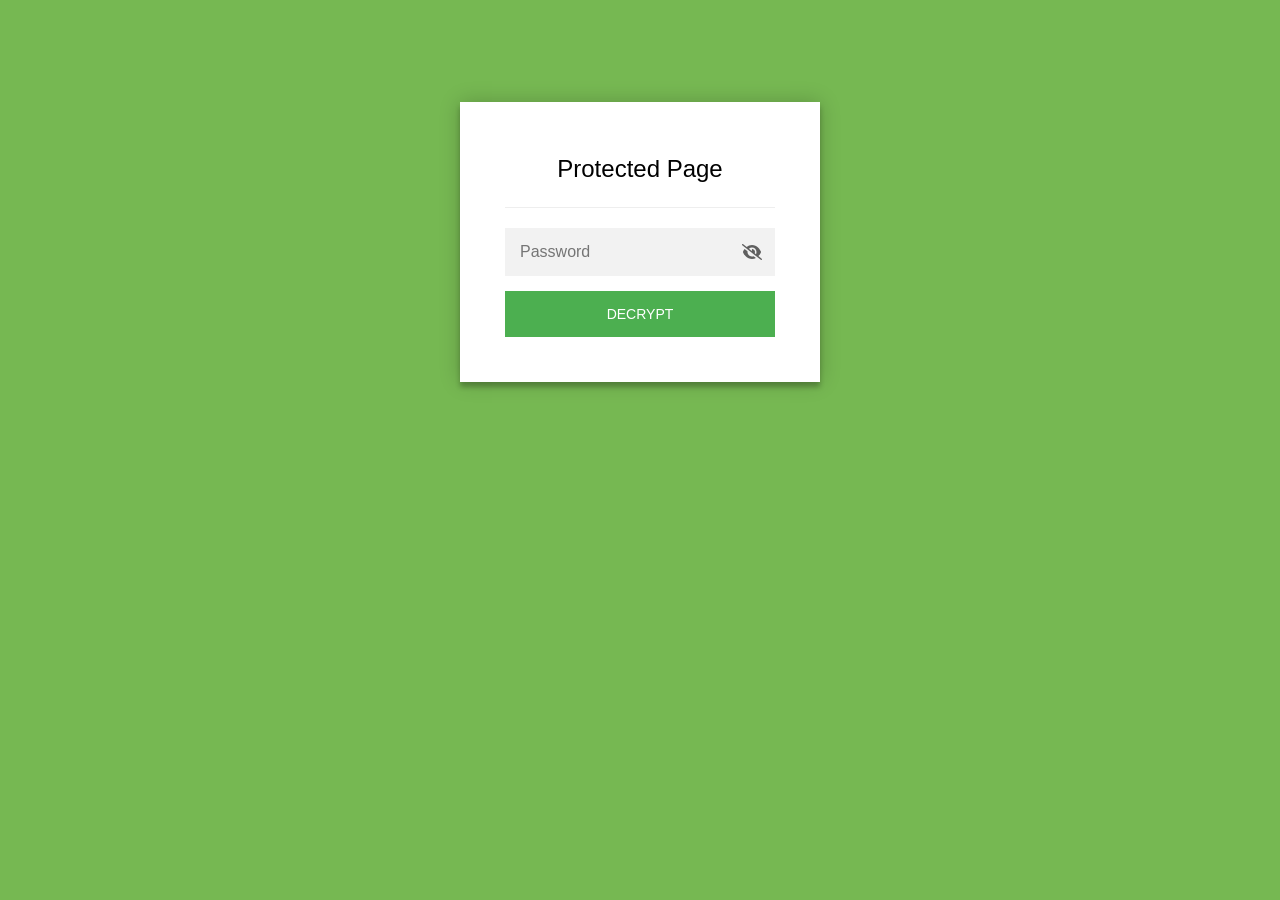
==== commit ae0e1d5b: "cv" ====
--- a/index.html
+++ b/index.html
@@ -1,587 +1,892 @@
 <!DOCTYPE html>
-<html lang="en">
-
-<head>
-  <meta charset="utf-8">
-  <meta content="width=device-width, initial-scale=1.0" name="viewport">
-  <title>Index - MyResume Bootstrap Template</title>
-  <meta content="" name="description">
-  <meta content="" name="keywords">
-
-  <!-- Favicons -->
-  <link href="assets/img/favicon.png" rel="icon">
-  <link href="assets/img/apple-touch-icon.png" rel="apple-touch-icon">
-
-  <!-- Fonts -->
-  <link href="https://fonts.googleapis.com" rel="preconnect">
-  <link href="https://fonts.gstatic.com" rel="preconnect" crossorigin>
-  <link href="https://fonts.googleapis.com/css2?family=Roboto:ital,wght@0,100;0,300;0,400;0,500;0,700;0,900;1,100;1,300;1,400;1,500;1,700;1,900&family=Poppins:ital,wght@0,100;0,200;0,300;0,400;0,500;0,600;0,700;0,800;0,900;1,100;1,200;1,300;1,400;1,500;1,600;1,700;1,800;1,900&family=Raleway:ital,wght@0,100;0,200;0,300;0,400;0,500;0,600;0,700;0,800;0,900;1,100;1,200;1,300;1,400;1,500;1,600;1,700;1,800;1,900&display=swap" rel="stylesheet">
-
-  <!-- Vendor CSS Files -->
-  <link href="assets/vendor/bootstrap/css/bootstrap.min.css" rel="stylesheet">
-  <link href="assets/vendor/bootstrap-icons/bootstrap-icons.css" rel="stylesheet">
-  <link href="assets/vendor/aos/aos.css" rel="stylesheet">
-  <link href="assets/vendor/glightbox/css/glightbox.min.css" rel="stylesheet">
-  <link href="assets/vendor/swiper/swiper-bundle.min.css" rel="stylesheet">
-
-  <!-- Main CSS File -->
-  <link href="assets/css/main.css" rel="stylesheet">
-
-  <!-- =======================================================
-  * Template Name: MyResume
-  * Template URL: https://bootstrapmade.com/free-html-bootstrap-template-my-resume/
-  * Updated: Jun 29 2024 with Bootstrap v5.3.3
-  * Author: BootstrapMade.com
-  * License: https://bootstrapmade.com/license/
-  ======================================================== -->
-</head>
-
-<body class="index-page">
-
-  <header id="header" class="header d-flex flex-column justify-content-center">
-
-    <i class="header-toggle d-xl-none bi bi-list"></i>
-
-    <nav id="navmenu" class="navmenu">
-      <ul>
-        <li><a href="#hero" class="active"><i class="bi bi-house navicon"></i><span>Home</span></a></li>
-        <li><a href="#about"><i class="bi bi-person navicon"></i><span>About</span></a></li>
-        <li><a href="#resume"><i class="bi bi-file-earmark-text navicon"></i><span>Resume</span></a></li>
-        <li><a href="#portfolio"><i class="bi bi-images navicon"></i><span>Portfolio</span></a></li>
-        <li><a href="#services"><i class="bi bi-hdd-stack navicon"></i><span>Services</span></a></li>
-        <li><a href="#contact"><i class="bi bi-envelope navicon"></i><span>Contact</span></a></li>
-      </ul>
-    </nav>
-
-  </header>
-
-  <main class="main">
-
-    <!-- Hero Section -->
-    <section id="hero" class="hero section light-background">
-
-      <img src="assets/img/hero-bg.jpg" alt="">
-
-      <div class="container" data-aos="zoom-out">
-        <div class="row justify-content-center">
-          <div class="col-lg-9">
-            <h2>Brandon Johnson</h2>
-            <p>I'm <span class="typed" data-typed-items="Designer, Developer, Freelancer, Photographer">Designer</span><span class="typed-cursor typed-cursor--blink" aria-hidden="true"></span></p>
-            <div class="social-links">
-              <a href="#"><i class="bi bi-twitter-x"></i></a>
-              <a href="#"><i class="bi bi-facebook"></i></a>
-              <a href="#"><i class="bi bi-instagram"></i></a>
-              <a href="#"><i class="bi bi-linkedin"></i></a>
+<html class="staticrypt-html">
+    <head>
+        <meta charset="utf-8" />
+        <title>Protected Page</title>
+        <meta name="viewport" content="width=device-width, initial-scale=1" />
+
+        <!-- do not cache this page -->
+        <meta http-equiv="cache-control" content="max-age=0" />
+        <meta http-equiv="cache-control" content="no-cache" />
+        <meta http-equiv="expires" content="0" />
+        <meta http-equiv="expires" content="Tue, 01 Jan 1980 1:00:00 GMT" />
+        <meta http-equiv="pragma" content="no-cache" />
+
+        <style>
+            .staticrypt-hr {
+                margin-top: 20px;
+                margin-bottom: 20px;
+                border: 0;
+                border-top: 1px solid #eee;
+            }
+
+            .staticrypt-page {
+                width: 360px;
+                padding: 8% 0 0;
+                margin: auto;
+                box-sizing: border-box;
+            }
+
+            .staticrypt-form {
+                position: relative;
+                z-index: 1;
+                background: #ffffff;
+                max-width: 360px;
+                margin: 0 auto 100px;
+                padding: 45px;
+                text-align: center;
+                box-shadow: 0 0 20px 0 rgba(0, 0, 0, 0.2), 0 5px 5px 0 rgba(0, 0, 0, 0.24);
+            }
+
+            .staticrypt-form input[type="password"],
+            input[type="text"] {
+                background: inherit;
+                border: 0;
+                box-sizing: border-box; /* This ensures padding is included in the total width */
+                font-size: 14px;
+                outline: 0;
+                padding: 15px 30px 15px 15px; /* Adjust the padding to ensure there is space for the icon */
+                width: 100%;
+            }
+
+            .staticrypt-password-container {
+                position: relative;
+                outline: 0;
+                background: #f2f2f2;
+                width: 100%;
+                border: 0;
+                margin: 0 0 15px;
+                box-sizing: border-box;
+            }
+
+            .staticrypt-toggle-password-visibility {
+                cursor: pointer;
+                height: 20px;
+                opacity: 60%;
+                padding: 13px;
+                position: absolute;
+                right: 0;
+                top: 50%;
+                transform: translateY(-50%);
+                width: 20px;
+            }
+
+            .staticrypt-form .staticrypt-decrypt-button {
+                text-transform: uppercase;
+                outline: 0;
+                background: #4CAF50;
+                width: 100%;
+                border: 0;
+                padding: 15px;
+                color: #ffffff;
+                font-size: 14px;
+                cursor: pointer;
+            }
+
+            .staticrypt-form .staticrypt-decrypt-button:hover,
+            .staticrypt-form .staticrypt-decrypt-button:active,
+            .staticrypt-form .staticrypt-decrypt-button:focus {
+                background: #4CAF50;
+                filter: brightness(92%);
+            }
+
+            .staticrypt-html {
+                height: 100%;
+            }
+
+            .staticrypt-body {
+                height: 100%;
+                margin: 0;
+            }
+
+            .staticrypt-content {
+                height: 100%;
+                margin-bottom: 1em;
+                background: #76B852;
+                font-family: "Arial", sans-serif;
+                -webkit-font-smoothing: antialiased;
+                -moz-osx-font-smoothing: grayscale;
+            }
+
+            .staticrypt-instructions {
+                margin-top: -1em;
+                margin-bottom: 1em;
+            }
+
+            .staticrypt-title {
+                font-size: 1.5em;
+            }
+
+            label.staticrypt-remember {
+                display: flex;
+                align-items: center;
+                margin-bottom: 1em;
+            }
+
+            .staticrypt-remember input[type="checkbox"] {
+                transform: scale(1.5);
+                margin-right: 1em;
+            }
+
+            .hidden {
+                display: none !important;
+            }
+
+            .staticrypt-spinner-container {
+                height: 100%;
+                display: flex;
+                align-items: center;
+                justify-content: center;
+            }
+
+            .staticrypt-spinner {
+                display: inline-block;
+                width: 2rem;
+                height: 2rem;
+                vertical-align: text-bottom;
+                border: 0.25em solid gray;
+                border-right-color: transparent;
+                border-radius: 50%;
+                -webkit-animation: spinner-border 0.75s linear infinite;
+                animation: spinner-border 0.75s linear infinite;
+                animation-duration: 0.75s;
+                animation-timing-function: linear;
+                animation-delay: 0s;
+                animation-iteration-count: infinite;
+                animation-direction: normal;
+                animation-fill-mode: none;
+                animation-play-state: running;
+                animation-name: spinner-border;
+            }
+
+            @keyframes spinner-border {
+                100% {
+                    transform: rotate(360deg);
+                }
+            }
+
+            @media screen and (-webkit-min-device-pixel-ratio: 0) {
+                .staticrypt-form input[type="password"],
+                input[type="text"] {
+                    font-size: 16px;
+                }
+            }
+        </style>
+    </head>
+
+    <body class="staticrypt-body">
+        <div id="staticrypt_loading" class="staticrypt-spinner-container">
+            <div class="staticrypt-spinner"></div>
+        </div>
+
+        <div id="staticrypt_content" class="staticrypt-content hidden">
+            <div class="staticrypt-page">
+                <div class="staticrypt-form">
+                    <div class="staticrypt-instructions">
+                        <p class="staticrypt-title">Protected Page</p>
+                        <p></p>
+                    </div>
+
+                    <hr class="staticrypt-hr" />
+
+                    <form id="staticrypt-form" action="#" method="post">
+                        <div class="staticrypt-password-container">
+                            <input
+                                id="staticrypt-password"
+                                type="password"
+                                name="password"
+                                placeholder="Password"
+                                autofocus
+                            />
+
+                            <img
+                                class="staticrypt-toggle-password-visibility"
+                                alt="Show password"
+                                title="Show password"
+                                src="[data-uri]"
+                            />
+                        </div>
+
+                        <label id="staticrypt-remember-label" class="staticrypt-remember hidden">
+                            <input id="staticrypt-remember" type="checkbox" name="remember" />
+                            Remember me
+                        </label>
+
+                        <input type="submit" class="staticrypt-decrypt-button" value="DECRYPT" />
+                    </form>
+                </div>
             </div>
-          </div>
         </div>
-      </div>
-
-    </section><!-- /Hero Section -->
-
-    <!-- About Section -->
-    <section id="about" class="about section">
-
-      <!-- Section Title -->
-      <div class="container section-title" data-aos="fade-up">
-        <h2>About</h2>
-      </div><!-- End Section Title -->
-
-      <div class="container" data-aos="fade-up" data-aos-delay="100">
-
-        <div class="row gy-4 justify-content-center">
-          <div class="col-lg-4">
-            <img src="assets/img/profile-img.jpg" class="img-fluid" alt="">
-          </div>
-          <div class="col-lg-8 content">
-            <h2>UI/UX Designer &amp; Web Developer.</h2>
-            <p class="fst-italic py-3">
-              Lorem ipsum dolor sit amet, consectetur adipiscing elit, sed do eiusmod tempor incididunt ut labore et dolore
-              magna aliqua.
-            </p>
-            <div class="row">
-              <div class="col-lg-6">
-                <ul>
-                  <li><i class="bi bi-chevron-right"></i> <strong>Birthday:</strong> <span>1 May 1995</span></li>
-                  <li><i class="bi bi-chevron-right"></i> <strong>Website:</strong> <span>www.example.com</span></li>
-                  <li><i class="bi bi-chevron-right"></i> <strong>Phone:</strong> <span>+123 456 7890</span></li>
-                  <li><i class="bi bi-chevron-right"></i> <strong>City:</strong> <span>New York, USA</span></li>
-                </ul>
-              </div>
-              <div class="col-lg-6">
-                <ul>
-                  <li><i class="bi bi-chevron-right"></i> <strong>Age:</strong> <span>30</span></li>
-                  <li><i class="bi bi-chevron-right"></i> <strong>Degree:</strong> <span>Master</span></li>
-                  <li><i class="bi bi-chevron-right"></i> <strong>Email:</strong> <span>email@example.com</span></li>
-                  <li><i class="bi bi-chevron-right"></i> <strong>Freelance:</strong> <span>Available</span></li>
-                </ul>
-              </div>
-            </div>
-            <p class="py-3">
-              Officiis eligendi itaque labore et dolorum mollitia officiis optio vero. Quisquam sunt adipisci omnis et ut. Nulla accusantium dolor incidunt officia tempore. Et eius omnis.
-              Cupiditate ut dicta maxime officiis quidem quia. Sed et consectetur qui quia repellendus itaque neque.
-            </p>
-          </div>
-        </div>
-
-      </div>
-
-    </section><!-- /About Section -->
-
-    <!-- Skills Section -->
-    <section id="skills" class="skills section">
-
-      <!-- Section Title -->
-      <div class="container section-title" data-aos="fade-up">
-        <h2>Skills</h2>
-        <p>Necessitatibus eius consequatur ex aliquid fuga eum quidem sint consectetur velit</p>
-      </div><!-- End Section Title -->
-
-      <div class="container" data-aos="fade-up" data-aos-delay="100">
-
-        <div class="row skills-content skills-animation">
-
-          <div class="col-lg-6">
-
-            <div class="progress">
-              <span class="skill"><span>HTML</span> <i class="val">100%</i></span>
-              <div class="progress-bar-wrap">
-                <div class="progress-bar" role="progressbar" aria-valuenow="100" aria-valuemin="0" aria-valuemax="100"></div>
-              </div>
-            </div><!-- End Skills Item -->
-
-            <div class="progress">
-              <span class="skill"><span>CSS</span> <i class="val">90%</i></span>
-              <div class="progress-bar-wrap">
-                <div class="progress-bar" role="progressbar" aria-valuenow="90" aria-valuemin="0" aria-valuemax="100"></div>
-              </div>
-            </div><!-- End Skills Item -->
-
-            <div class="progress">
-              <span class="skill"><span>JavaScript</span> <i class="val">75%</i></span>
-              <div class="progress-bar-wrap">
-                <div class="progress-bar" role="progressbar" aria-valuenow="75" aria-valuemin="0" aria-valuemax="100"></div>
-              </div>
-            </div><!-- End Skills Item -->
-
-          </div>
-
-          <div class="col-lg-6">
-
-            <div class="progress">
-              <span class="skill"><span>PHP</span> <i class="val">80%</i></span>
-              <div class="progress-bar-wrap">
-                <div class="progress-bar" role="progressbar" aria-valuenow="80" aria-valuemin="0" aria-valuemax="100"></div>
-              </div>
-            </div><!-- End Skills Item -->
-
-            <div class="progress">
-              <span class="skill"><span>WordPress/CMS</span> <i class="val">90%</i></span>
-              <div class="progress-bar-wrap">
-                <div class="progress-bar" role="progressbar" aria-valuenow="90" aria-valuemin="0" aria-valuemax="100"></div>
-              </div>
-            </div><!-- End Skills Item -->
-
-            <div class="progress">
-              <span class="skill"><span>Photoshop</span> <i class="val">55%</i></span>
-              <div class="progress-bar-wrap">
-                <div class="progress-bar" role="progressbar" aria-valuenow="55" aria-valuemin="0" aria-valuemax="100"></div>
-              </div>
-            </div><!-- End Skills Item -->
-
-          </div>
-
-        </div>
-
-      </div>
-
-    </section><!-- /Skills Section -->
-
-    <!-- Resume Section -->
-    <section id="resume" class="resume section">
-
-      <!-- Section Title -->
-      <div class="container section-title" data-aos="fade-up">
-        <h2>Resume</h2>
-      </div><!-- End Section Title -->
-
-      <div class="container">
-
-        <div class="row">
-
-          <div class="col-lg-6" data-aos="fade-up" data-aos-delay="100">
-            <h3 class="resume-title">Sumary</h3>
-
-            <div class="resume-item pb-0">
-              <h4>Brandon Johnson</h4>
-              <p><em>Innovative and deadline-driven Graphic Designer with 3+ years of experience designing and developing user-centered digital/print marketing material from initial concept to final, polished deliverable.</em></p>
-              <ul>
-                <li>Portland par 127,Orlando, FL</li>
-                <li>(123) 456-7891</li>
-                <li>alice.barkley@example.com</li>
-              </ul>
-            </div><!-- Edn Resume Item -->
-
-            <h3 class="resume-title">Education</h3>
-            <div class="resume-item">
-              <h4>Master of Fine Arts &amp; Graphic Design</h4>
-              <h5>2015 - 2016</h5>
-              <p><em>Rochester Institute of Technology, Rochester, NY</em></p>
-              <p>Qui deserunt veniam. Et sed aliquam labore tempore sed quisquam iusto autem sit. Ea vero voluptatum qui ut dignissimos deleniti nerada porti sand markend</p>
-            </div><!-- Edn Resume Item -->
-
-            <div class="resume-item">
-              <h4>Bachelor of Fine Arts &amp; Graphic Design</h4>
-              <h5>2010 - 2014</h5>
-              <p><em>Rochester Institute of Technology, Rochester, NY</em></p>
-              <p>Quia nobis sequi est occaecati aut. Repudiandae et iusto quae reiciendis et quis Eius vel ratione eius unde vitae rerum voluptates asperiores voluptatem Earum molestiae consequatur neque etlon sader mart dila</p>
-            </div><!-- Edn Resume Item -->
-
-          </div>
-
-          <div class="col-lg-6" data-aos="fade-up" data-aos-delay="200">
-            <h3 class="resume-title">Professional Experience</h3>
-            <div class="resume-item">
-              <h4>Senior graphic design specialist</h4>
-              <h5>2019 - Present</h5>
-              <p><em>Experion, New York, NY </em></p>
-              <ul>
-                <li>Lead in the design, development, and implementation of the graphic, layout, and production communication materials</li>
-                <li>Delegate tasks to the 7 members of the design team and provide counsel on all aspects of the project. </li>
-                <li>Supervise the assessment of all graphic materials in order to ensure quality and accuracy of the design</li>
-                <li>Oversee the efficient use of production project budgets ranging from $2,000 - $25,000</li>
-              </ul>
-            </div><!-- Edn Resume Item -->
-
-            <div class="resume-item">
-              <h4>Graphic design specialist</h4>
-              <h5>2017 - 2018</h5>
-              <p><em>Stepping Stone Advertising, New York, NY</em></p>
-              <ul>
-                <li>Developed numerous marketing programs (logos, brochures,infographics, presentations, and advertisements).</li>
-                <li>Managed up to 5 projects or tasks at a given time while under pressure</li>
-                <li>Recommended and consulted with clients on the most appropriate graphic design</li>
-                <li>Created 4+ design presentations and proposals a month for clients and account managers</li>
-              </ul>
-            </div><!-- Edn Resume Item -->
-
-          </div>
-
-        </div>
-
-      </div>
-
-    </section><!-- /Resume Section -->
-
-    <!-- Portfolio Section -->
-    <section id="portfolio" class="portfolio section">
-
-      <!-- Section Title -->
-      <div class="container section-title" data-aos="fade-up">
-        <h2>Portfolio</h2>
-        <p>Magnam dolores commodi suscipit. Necessitatibus eius consequatur ex aliquid fuga eum quidem. Sit sint consectetur velit. Quisquam quos quisquam cupiditate. Et nemo qui impedit suscipit alias ea. Quia fugiat sit in iste officiis commodi quidem hic quas.</p>
-      </div><!-- End Section Title -->
-
-      <div class="container">
-
-        <div class="isotope-layout" data-default-filter="*" data-layout="masonry" data-sort="original-order">
-
-          <ul class="portfolio-filters isotope-filters" data-aos="fade-up" data-aos-delay="100">
-            <li data-filter="*" class="filter-active">All</li>
-            <li data-filter=".filter-app">App</li>
-            <li data-filter=".filter-product">Card</li>
-            <li data-filter=".filter-branding">Web</li>
-          </ul><!-- End Portfolio Filters -->
-
-          <div class="row gy-4 isotope-container" data-aos="fade-up" data-aos-delay="200">
-
-            <div class="col-lg-4 col-md-6 portfolio-item isotope-item filter-app">
-              <img src="assets/img/masonry-portfolio/masonry-portfolio-1.jpg" class="img-fluid" alt="">
-              <div class="portfolio-info">
-                <h4>App 1</h4>
-                <p>Lorem ipsum, dolor sit</p>
-                <a href="assets/img/masonry-portfolio/masonry-portfolio-1.jpg" title="App 1" data-gallery="portfolio-gallery-app" class="glightbox preview-link"><i class="bi bi-zoom-in"></i></a>
-                <a href="" title="More Details" class="details-link"><i class="bi bi-link-45deg"></i></a>
-              </div>
-            </div><!-- End Portfolio Item -->
-
-            <div class="col-lg-4 col-md-6 portfolio-item isotope-item filter-product">
-              <img src="assets/img/masonry-portfolio/masonry-portfolio-2.jpg" class="img-fluid" alt="">
-              <div class="portfolio-info">
-                <h4>Product 1</h4>
-                <p>Lorem ipsum, dolor sit</p>
-                <a href="assets/img/masonry-portfolio/masonry-portfolio-2.jpg" title="Product 1" data-gallery="portfolio-gallery-product" class="glightbox preview-link"><i class="bi bi-zoom-in"></i></a>
-                <a href="" title="More Details" class="details-link"><i class="bi bi-link-45deg"></i></a>
-              </div>
-            </div><!-- End Portfolio Item -->
-
-            <div class="col-lg-4 col-md-6 portfolio-item isotope-item filter-branding">
-              <img src="assets/img/masonry-portfolio/masonry-portfolio-3.jpg" class="img-fluid" alt="">
-              <div class="portfolio-info">
-                <h4>Branding 1</h4>
-                <p>Lorem ipsum, dolor sit</p>
-                <a href="assets/img/masonry-portfolio/masonry-portfolio-3.jpg" title="Branding 1" data-gallery="portfolio-gallery-branding" class="glightbox preview-link"><i class="bi bi-zoom-in"></i></a>
-                <a href="" title="More Details" class="details-link"><i class="bi bi-link-45deg"></i></a>
-              </div>
-            </div><!-- End Portfolio Item -->
-
-            <div class="col-lg-4 col-md-6 portfolio-item isotope-item filter-app">
-              <img src="assets/img/masonry-portfolio/masonry-portfolio-4.jpg" class="img-fluid" alt="">
-              <div class="portfolio-info">
-                <h4>App 2</h4>
-                <p>Lorem ipsum, dolor sit</p>
-                <a href="assets/img/masonry-portfolio/masonry-portfolio-4.jpg" title="App 2" data-gallery="portfolio-gallery-app" class="glightbox preview-link"><i class="bi bi-zoom-in"></i></a>
-                <a href="" title="More Details" class="details-link"><i class="bi bi-link-45deg"></i></a>
-              </div>
-            </div><!-- End Portfolio Item -->
-
-            <div class="col-lg-4 col-md-6 portfolio-item isotope-item filter-product">
-              <img src="assets/img/masonry-portfolio/masonry-portfolio-5.jpg" class="img-fluid" alt="">
-              <div class="portfolio-info">
-                <h4>Product 2</h4>
-                <p>Lorem ipsum, dolor sit</p>
-                <a href="assets/img/masonry-portfolio/masonry-portfolio-5.jpg" title="Product 2" data-gallery="portfolio-gallery-product" class="glightbox preview-link"><i class="bi bi-zoom-in"></i></a>
-                <a href="" title="More Details" class="details-link"><i class="bi bi-link-45deg"></i></a>
-              </div>
-            </div><!-- End Portfolio Item -->
-
-            <div class="col-lg-4 col-md-6 portfolio-item isotope-item filter-branding">
-              <img src="assets/img/masonry-portfolio/masonry-portfolio-6.jpg" class="img-fluid" alt="">
-              <div class="portfolio-info">
-                <h4>Branding 2</h4>
-                <p>Lorem ipsum, dolor sit</p>
-                <a href="assets/img/masonry-portfolio/masonry-portfolio-6.jpg" title="Branding 2" data-gallery="portfolio-gallery-branding" class="glightbox preview-link"><i class="bi bi-zoom-in"></i></a>
-                <a href="" title="More Details" class="details-link"><i class="bi bi-link-45deg"></i></a>
-              </div>
-            </div><!-- End Portfolio Item -->
-
-            <div class="col-lg-4 col-md-6 portfolio-item isotope-item filter-app">
-              <img src="assets/img/masonry-portfolio/masonry-portfolio-7.jpg" class="img-fluid" alt="">
-              <div class="portfolio-info">
-                <h4>App 3</h4>
-                <p>Lorem ipsum, dolor sit</p>
-                <a href="assets/img/masonry-portfolio/masonry-portfolio-7.jpg" title="App 3" data-gallery="portfolio-gallery-app" class="glightbox preview-link"><i class="bi bi-zoom-in"></i></a>
-                <a href="" title="More Details" class="details-link"><i class="bi bi-link-45deg"></i></a>
-              </div>
-            </div><!-- End Portfolio Item -->
-
-            <div class="col-lg-4 col-md-6 portfolio-item isotope-item filter-product">
-              <img src="assets/img/masonry-portfolio/masonry-portfolio-8.jpg" class="img-fluid" alt="">
-              <div class="portfolio-info">
-                <h4>Product 3</h4>
-                <p>Lorem ipsum, dolor sit</p>
-                <a href="assets/img/masonry-portfolio/masonry-portfolio-8.jpg" title="Product 3" data-gallery="portfolio-gallery-product" class="glightbox preview-link"><i class="bi bi-zoom-in"></i></a>
-                <a href="" title="More Details" class="details-link"><i class="bi bi-link-45deg"></i></a>
-              </div>
-            </div><!-- End Portfolio Item -->
-
-            <div class="col-lg-4 col-md-6 portfolio-item isotope-item filter-branding">
-              <img src="assets/img/masonry-portfolio/masonry-portfolio-9.jpg" class="img-fluid" alt="">
-              <div class="portfolio-info">
-                <h4>Branding 3</h4>
-                <p>Lorem ipsum, dolor sit</p>
-                <a href="assets/img/masonry-portfolio/masonry-portfolio-9.jpg" title="Branding 2" data-gallery="portfolio-gallery-branding" class="glightbox preview-link"><i class="bi bi-zoom-in"></i></a>
-                <a href="" title="More Details" class="details-link"><i class="bi bi-link-45deg"></i></a>
-              </div>
-            </div><!-- End Portfolio Item -->
-
-          </div><!-- End Portfolio Container -->
-
-        </div>
-
-      </div>
-
-    </section><!-- /Portfolio Section -->
-
-    <!-- Services Section -->
-    <section id="services" class="services section">
-
-      <!-- Section Title -->
-      <div class="container section-title" data-aos="fade-up">
-        <h2>Services</h2>
-      </div><!-- End Section Title -->
-
-      <div class="container">
-
-        <div class="row gy-4">
-
-          <div class="col-lg-4 col-md-6" data-aos="fade-up" data-aos-delay="100">
-            <div class="service-item item-cyan position-relative">
-              <div class="icon">
-                <svg width="100" height="100" viewBox="0 0 600 600" xmlns="http://www.w3.org/2000/svg">
-                  <path stroke="none" stroke-width="0" fill="#f5f5f5" d="M300,521.0016835830174C376.1290562159157,517.8887921683347,466.0731472004068,529.7835943286574,510.70327084640275,468.03025145048787C554.3714126377745,407.6079735673963,508.03601936045806,328.9844924480964,491.2728898941984,256.3432110539036C474.5976632858925,184.082847569629,479.9380746630129,96.60480741107993,416.23090153303,58.64404602377083C348.86323505073057,18.502131276798302,261.93793281208167,40.57373210992963,193.5410806939664,78.93577620505333C130.42746243093433,114.334589627462,98.30271207620316,179.96522072025542,76.75703585869454,249.04625023123273C51.97151888228291,328.5150500222984,13.704378332031375,421.85034740162234,66.52175969318436,486.19268352777647C119.04800174914682,550.1803526380478,217.28368757567262,524.383925680826,300,521.0016835830174"></path>
-                </svg>
-                <i class="bi bi-activity"></i>
-              </div>
-              <a href="#" class="stretched-link">
-                <h3>Nesciunt Mete</h3>
-              </a>
-              <p>Provident nihil minus qui consequatur non omnis maiores. Eos accusantium minus dolores iure perferendis tempore et consequatur.</p>
-            </div>
-          </div><!-- End Service Item -->
-
-          <div class="col-lg-4 col-md-6" data-aos="fade-up" data-aos-delay="200">
-            <div class="service-item item-orange position-relative">
-              <div class="icon">
-                <svg width="100" height="100" viewBox="0 0 600 600" xmlns="http://www.w3.org/2000/svg">
-                  <path stroke="none" stroke-width="0" fill="#f5f5f5" d="M300,582.0697525312426C382.5290701553225,586.8405444964366,449.9789794690241,525.3245884688669,502.5850820975895,461.55621195738473C556.606425686781,396.0723002908107,615.8543463187945,314.28637112970534,586.6730223649479,234.56875336149918C558.9533121215079,158.8439757836574,454.9685369536778,164.00468322053177,381.49747125262974,130.76875717737553C312.15926192815925,99.40240125094834,248.97055460311594,18.661163978235184,179.8680185752513,50.54337015887873C110.5421016452524,82.52863877960104,119.82277516462835,180.83849132639028,109.12597500060166,256.43424936330496C100.08760227029461,320.3096726198365,92.17705696193138,384.0621239912766,124.79988738764834,439.7174275375508C164.83382741302287,508.01625554203684,220.96474134820875,577.5009287672846,300,582.0697525312426"></path>
-                </svg>
-                <i class="bi bi-broadcast"></i>
-              </div>
-              <a href="#" class="stretched-link">
-                <h3>Eosle Commodi</h3>
-              </a>
-              <p>Ut autem aut autem non a. Sint sint sit facilis nam iusto sint. Libero corrupti neque eum hic non ut nesciunt dolorem.</p>
-            </div>
-          </div><!-- End Service Item -->
-
-          <div class="col-lg-4 col-md-6" data-aos="fade-up" data-aos-delay="300">
-            <div class="service-item item-teal position-relative">
-              <div class="icon">
-                <svg width="100" height="100" viewBox="0 0 600 600" xmlns="http://www.w3.org/2000/svg">
-                  <path stroke="none" stroke-width="0" fill="#f5f5f5" d="M300,541.5067337569781C382.14930387511276,545.0595476570109,479.8736841581634,548.3450877840088,526.4010558755058,480.5488172755941C571.5218469581645,414.80211281144784,517.5187510058486,332.0715597781072,496.52539010469104,255.14436215662573C477.37192572678356,184.95920475031193,473.57363656557914,105.61284051026155,413.0603344069578,65.22779650032875C343.27470386102294,18.654635553484475,251.2091493199835,5.337323636656869,175.0934190732945,40.62881213300186C97.87086631185822,76.43348514350839,51.98124368387456,156.15599469081315,36.44837278890362,239.84606092416172C21.716077023791087,319.22268207091537,43.775223500013084,401.1760424656574,96.891909868211,461.97329694683043C147.22146801428983,519.5804099606455,223.5754009179313,538.201503339737,300,541.5067337569781"></path>
-                </svg>
-                <i class="bi bi-easel"></i>
-              </div>
-              <a href="#" class="stretched-link">
-                <h3>Ledo Markt</h3>
-              </a>
-              <p>Ut excepturi voluptatem nisi sed. Quidem fuga consequatur. Minus ea aut. Vel qui id voluptas adipisci eos earum corrupti.</p>
-            </div>
-          </div><!-- End Service Item -->
-
-        </div>
-
-      </div>
-
-    </section><!-- /Services Section -->
-
-    <!-- Contact Section -->
-    <section id="contact" class="contact section">
-
-      <!-- Section Title -->
-      <div class="container section-title" data-aos="fade-up">
-        <h2>Contact</h2>
-      </div><!-- End Section Title -->
-
-      <div class="container" data-aos="fade" data-aos-delay="100">
-
-        <div class="row gy-4">
-
-          <div class="col-lg-4">
-            <div class="info-item d-flex" data-aos="fade-up" data-aos-delay="200">
-              <i class="bi bi-geo-alt flex-shrink-0"></i>
-              <div>
-                <h3>Address</h3>
-                <p>A108 Adam Street, New York, NY 535022</p>
-              </div>
-            </div><!-- End Info Item -->
-
-            <div class="info-item d-flex" data-aos="fade-up" data-aos-delay="300">
-              <i class="bi bi-telephone flex-shrink-0"></i>
-              <div>
-                <h3>Call Us</h3>
-                <p>+1 5589 55488 55</p>
-              </div>
-            </div><!-- End Info Item -->
-
-            <div class="info-item d-flex" data-aos="fade-up" data-aos-delay="400">
-              <i class="bi bi-envelope flex-shrink-0"></i>
-              <div>
-                <h3>Email Us</h3>
-                <p>info@example.com</p>
-              </div>
-            </div><!-- End Info Item -->
-
-          </div>
-
-          <div class="col-lg-8">
-            <form action="forms/contact.php" method="post" class="php-email-form" data-aos="fade-up" data-aos-delay="200">
-              <div class="row gy-4">
-
-                <div class="col-md-6">
-                  <input type="text" name="name" class="form-control" placeholder="Your Name" required="">
-                </div>
-
-                <div class="col-md-6 ">
-                  <input type="email" class="form-control" name="email" placeholder="Your Email" required="">
-                </div>
-
-                <div class="col-md-12">
-                  <input type="text" class="form-control" name="subject" placeholder="Subject" required="">
-                </div>
-
-                <div class="col-md-12">
-                  <textarea class="form-control" name="message" rows="6" placeholder="Message" required=""></textarea>
-                </div>
-
-                <div class="col-md-12 text-center">
-                  <div class="loading">Loading</div>
-                  <div class="error-message"></div>
-                  <div class="sent-message">Your message has been sent. Thank you!</div>
-
-                  <button type="submit">Send Message</button>
-                </div>
-
-              </div>
-            </form>
-          </div><!-- End Contact Form -->
-
-        </div>
-
-      </div>
-
-    </section><!-- /Contact Section -->
-
-  </main>
-
-  <footer id="footer" class="footer position-relative light-background">
-    <div class="container">
-      <h3 class="sitename">Brandon Johnson</h3>
-      <p>Et aut eum quis fuga eos sunt ipsa nihil. Labore corporis magni eligendi fuga maxime saepe commodi placeat.</p>
-      <div class="social-links d-flex justify-content-center">
-        <a href=""><i class="bi bi-twitter-x"></i></a>
-        <a href=""><i class="bi bi-facebook"></i></a>
-        <a href=""><i class="bi bi-instagram"></i></a>
-        <a href=""><i class="bi bi-skype"></i></a>
-        <a href=""><i class="bi bi-linkedin"></i></a>
-      </div>
-      <div class="container">
-        <div class="copyright">
-          <span>Copyright</span> <strong class="px-1 sitename">Alex Smith</strong> <span>All Rights Reserved</span>
-        </div>
-        <div class="credits">
-          <!-- All the links in the footer should remain intact. -->
-          <!-- You can delete the links only if you've purchased the pro version. -->
-          <!-- Licensing information: https://bootstrapmade.com/license/ -->
-          <!-- Purchase the pro version with working PHP/AJAX contact form: [buy-url] -->
-          Designed by <a href="https://bootstrapmade.com/">BootstrapMade</a> | <a href="https://bootstrapmade.com/tools/">DevTools</a>
-        </div>
-      </div>
-    </div>
-  </footer>
-
-  <!-- Scroll Top -->
-  <a href="#" id="scroll-top" class="scroll-top d-flex align-items-center justify-content-center"><i class="bi bi-arrow-up-short"></i></a>
-
-  <!-- Preloader -->
-  <div id="preloader"></div>
-
-  <!-- Vendor JS Files -->
-  <script src="assets/vendor/bootstrap/js/bootstrap.bundle.min.js"></script>
-  <script src="assets/vendor/php-email-form/validate.js"></script>
-  <script src="assets/vendor/aos/aos.js"></script>
-  <script src="assets/vendor/typed.js/typed.umd.js"></script>
-  <script src="assets/vendor/purecounter/purecounter_vanilla.js"></script>
-  <script src="assets/vendor/waypoints/noframework.waypoints.js"></script>
-  <script src="assets/vendor/glightbox/js/glightbox.min.js"></script>
-  <script src="assets/vendor/imagesloaded/imagesloaded.pkgd.min.js"></script>
-  <script src="assets/vendor/isotope-layout/isotope.pkgd.min.js"></script>
-  <script src="assets/vendor/swiper/swiper-bundle.min.js"></script>
-
-  <!-- Main JS File -->
-  <script src="assets/js/main.js"></script>
-
-</body>
-
-</html>+
+        <script>
+            // these variables will be filled when generating the file - the template format is 'variable_name'
+            const staticryptInitiator = ((function(){
+  const exports = {};
+  const cryptoEngine = ((function(){
+  const exports = {};
+  const { subtle } = crypto;
+
+const IV_BITS = 16 * 8;
+const HEX_BITS = 4;
+const ENCRYPTION_ALGO = "AES-CBC";
+
+/**
+ * Translates between utf8 encoded hexadecimal strings
+ * and Uint8Array bytes.
+ */
+const HexEncoder = {
+    /**
+     * hex string -> bytes
+     * @param {string} hexString
+     * @returns {Uint8Array}
+     */
+    parse: function (hexString) {
+        if (hexString.length % 2 !== 0) throw "Invalid hexString";
+        const arrayBuffer = new Uint8Array(hexString.length / 2);
+
+        for (let i = 0; i < hexString.length; i += 2) {
+            const byteValue = parseInt(hexString.substring(i, i + 2), 16);
+            if (isNaN(byteValue)) {
+                throw "Invalid hexString";
+            }
+            arrayBuffer[i / 2] = byteValue;
+        }
+        return arrayBuffer;
+    },
+
+    /**
+     * bytes -> hex string
+     * @param {Uint8Array} bytes
+     * @returns {string}
+     */
+    stringify: function (bytes) {
+        const hexBytes = [];
+
+        for (let i = 0; i < bytes.length; ++i) {
+            let byteString = bytes[i].toString(16);
+            if (byteString.length < 2) {
+                byteString = "0" + byteString;
+            }
+            hexBytes.push(byteString);
+        }
+        return hexBytes.join("");
+    },
+};
+
+/**
+ * Translates between utf8 strings and Uint8Array bytes.
+ */
+const UTF8Encoder = {
+    parse: function (str) {
+        return new TextEncoder().encode(str);
+    },
+
+    stringify: function (bytes) {
+        return new TextDecoder().decode(bytes);
+    },
+};
+
+/**
+ * Salt and encrypt a msg with a password.
+ */
+async function encrypt(msg, hashedPassword) {
+    // Must be 16 bytes, unpredictable, and preferably cryptographically random. However, it need not be secret.
+    // https://developer.mozilla.org/en-US/docs/Web/API/SubtleCrypto/encrypt#parameters
+    const iv = crypto.getRandomValues(new Uint8Array(IV_BITS / 8));
+
+    const key = await subtle.importKey("raw", HexEncoder.parse(hashedPassword), ENCRYPTION_ALGO, false, ["encrypt"]);
+
+    const encrypted = await subtle.encrypt(
+        {
+            name: ENCRYPTION_ALGO,
+            iv: iv,
+        },
+        key,
+        UTF8Encoder.parse(msg)
+    );
+
+    // iv will be 32 hex characters, we prepend it to the ciphertext for use in decryption
+    return HexEncoder.stringify(iv) + HexEncoder.stringify(new Uint8Array(encrypted));
+}
+exports.encrypt = encrypt;
+
+/**
+ * Decrypt a salted msg using a password.
+ *
+ * @param {string} encryptedMsg
+ * @param {string} hashedPassword
+ * @returns {Promise<string>}
+ */
+async function decrypt(encryptedMsg, hashedPassword) {
+    const ivLength = IV_BITS / HEX_BITS;
+    const iv = HexEncoder.parse(encryptedMsg.substring(0, ivLength));
+    const encrypted = encryptedMsg.substring(ivLength);
+
+    const key = await subtle.importKey("raw", HexEncoder.parse(hashedPassword), ENCRYPTION_ALGO, false, ["decrypt"]);
+
+    const outBuffer = await subtle.decrypt(
+        {
+            name: ENCRYPTION_ALGO,
+            iv: iv,
+        },
+        key,
+        HexEncoder.parse(encrypted)
+    );
+
+    return UTF8Encoder.stringify(new Uint8Array(outBuffer));
+}
+exports.decrypt = decrypt;
+
+/**
+ * Salt and hash the password so it can be stored in localStorage without opening a password reuse vulnerability.
+ *
+ * @param {string} password
+ * @param {string} salt
+ * @returns {Promise<string>}
+ */
+async function hashPassword(password, salt) {
+    // we hash the password in multiple steps, each adding more iterations. This is because we used to allow less
+    // iterations, so for backward compatibility reasons, we need to support going from that to more iterations.
+    let hashedPassword = await hashLegacyRound(password, salt);
+
+    hashedPassword = await hashSecondRound(hashedPassword, salt);
+
+    return hashThirdRound(hashedPassword, salt);
+}
+exports.hashPassword = hashPassword;
+
+/**
+ * This hashes the password with 1k iterations. This is a low number, we need this function to support backwards
+ * compatibility.
+ *
+ * @param {string} password
+ * @param {string} salt
+ * @returns {Promise<string>}
+ */
+function hashLegacyRound(password, salt) {
+    return pbkdf2(password, salt, 1000, "SHA-1");
+}
+exports.hashLegacyRound = hashLegacyRound;
+
+/**
+ * Add a second round of iterations. This is because we used to use 1k, so for backwards compatibility with
+ * remember-me/autodecrypt links, we need to support going from that to more iterations.
+ *
+ * @param hashedPassword
+ * @param salt
+ * @returns {Promise<string>}
+ */
+function hashSecondRound(hashedPassword, salt) {
+    return pbkdf2(hashedPassword, salt, 14000, "SHA-256");
+}
+exports.hashSecondRound = hashSecondRound;
+
+/**
+ * Add a third round of iterations to bring total number to 600k. This is because we used to use 1k, then 15k, so for
+ * backwards compatibility with remember-me/autodecrypt links, we need to support going from that to more iterations.
+ *
+ * @param hashedPassword
+ * @param salt
+ * @returns {Promise<string>}
+ */
+function hashThirdRound(hashedPassword, salt) {
+    return pbkdf2(hashedPassword, salt, 585000, "SHA-256");
+}
+exports.hashThirdRound = hashThirdRound;
+
+/**
+ * Salt and hash the password so it can be stored in localStorage without opening a password reuse vulnerability.
+ *
+ * @param {string} password
+ * @param {string} salt
+ * @param {int} iterations
+ * @param {string} hashAlgorithm
+ * @returns {Promise<string>}
+ */
+async function pbkdf2(password, salt, iterations, hashAlgorithm) {
+    const key = await subtle.importKey("raw", UTF8Encoder.parse(password), "PBKDF2", false, ["deriveBits"]);
+
+    const keyBytes = await subtle.deriveBits(
+        {
+            name: "PBKDF2",
+            hash: hashAlgorithm,
+            iterations,
+            salt: UTF8Encoder.parse(salt),
+        },
+        key,
+        256
+    );
+
+    return HexEncoder.stringify(new Uint8Array(keyBytes));
+}
+
+function generateRandomSalt() {
+    const bytes = crypto.getRandomValues(new Uint8Array(128 / 8));
+
+    return HexEncoder.stringify(new Uint8Array(bytes));
+}
+exports.generateRandomSalt = generateRandomSalt;
+
+async function signMessage(hashedPassword, message) {
+    const key = await subtle.importKey(
+        "raw",
+        HexEncoder.parse(hashedPassword),
+        {
+            name: "HMAC",
+            hash: "SHA-256",
+        },
+        false,
+        ["sign"]
+    );
+    const signature = await subtle.sign("HMAC", key, UTF8Encoder.parse(message));
+
+    return HexEncoder.stringify(new Uint8Array(signature));
+}
+exports.signMessage = signMessage;
+
+function getRandomAlphanum() {
+    const possibleCharacters = "abcdefghijklmnopqrstuvwxyzABCDEFGHIJKLMNOPQRSTUVWXYZ0123456789";
+
+    let byteArray;
+    let parsedInt;
+
+    // Keep generating new random bytes until we get a value that falls
+    // within a range that can be evenly divided by possibleCharacters.length
+    do {
+        byteArray = crypto.getRandomValues(new Uint8Array(1));
+        // extract the lowest byte to get an int from 0 to 255 (probably unnecessary, since we're only generating 1 byte)
+        parsedInt = byteArray[0] & 0xff;
+    } while (parsedInt >= 256 - (256 % possibleCharacters.length));
+
+    // Take the modulo of the parsed integer to get a random number between 0 and totalLength - 1
+    const randomIndex = parsedInt % possibleCharacters.length;
+
+    return possibleCharacters[randomIndex];
+}
+
+/**
+ * Generate a random string of a given length.
+ *
+ * @param {int} length
+ * @returns {string}
+ */
+function generateRandomString(length) {
+    let randomString = "";
+
+    for (let i = 0; i < length; i++) {
+        randomString += getRandomAlphanum();
+    }
+
+    return randomString;
+}
+exports.generateRandomString = generateRandomString;
+
+  return exports;
+})());
+const codec = ((function(){
+  const exports = {};
+  /**
+ * Initialize the codec with the provided cryptoEngine - this return functions to encode and decode messages.
+ *
+ * @param cryptoEngine - the engine to use for encryption / decryption
+ */
+function init(cryptoEngine) {
+    const exports = {};
+
+    /**
+     * Top-level function for encoding a message.
+     * Includes password hashing, encryption, and signing.
+     *
+     * @param {string} msg
+     * @param {string} password
+     * @param {string} salt
+     *
+     * @returns {string} The encoded text
+     */
+    async function encode(msg, password, salt) {
+        const hashedPassword = await cryptoEngine.hashPassword(password, salt);
+
+        const encrypted = await cryptoEngine.encrypt(msg, hashedPassword);
+
+        // we use the hashed password in the HMAC because this is effectively what will be used a password (so we can store
+        // it in localStorage safely, we don't use the clear text password)
+        const hmac = await cryptoEngine.signMessage(hashedPassword, encrypted);
+
+        return hmac + encrypted;
+    }
+    exports.encode = encode;
+
+    /**
+     * Encode using a password that has already been hashed. This is useful to encode multiple messages in a row, that way
+     * we don't need to hash the password multiple times.
+     *
+     * @param {string} msg
+     * @param {string} hashedPassword
+     *
+     * @returns {string} The encoded text
+     */
+    async function encodeWithHashedPassword(msg, hashedPassword) {
+        const encrypted = await cryptoEngine.encrypt(msg, hashedPassword);
+
+        // we use the hashed password in the HMAC because this is effectively what will be used a password (so we can store
+        // it in localStorage safely, we don't use the clear text password)
+        const hmac = await cryptoEngine.signMessage(hashedPassword, encrypted);
+
+        return hmac + encrypted;
+    }
+    exports.encodeWithHashedPassword = encodeWithHashedPassword;
+
+    /**
+     * Top-level function for decoding a message.
+     * Includes signature check and decryption.
+     *
+     * @param {string} signedMsg
+     * @param {string} hashedPassword
+     * @param {string} salt
+     * @param {int} backwardCompatibleAttempt
+     * @param {string} originalPassword
+     *
+     * @returns {Object} {success: true, decoded: string} | {success: false, message: string}
+     */
+    async function decode(signedMsg, hashedPassword, salt, backwardCompatibleAttempt = 0, originalPassword = "") {
+        const encryptedHMAC = signedMsg.substring(0, 64);
+        const encryptedMsg = signedMsg.substring(64);
+        const decryptedHMAC = await cryptoEngine.signMessage(hashedPassword, encryptedMsg);
+
+        if (decryptedHMAC !== encryptedHMAC) {
+            // we have been raising the number of iterations in the hashing algorithm multiple times, so to support the old
+            // remember-me/autodecrypt links we need to try bringing the old hashes up to speed.
+            originalPassword = originalPassword || hashedPassword;
+            if (backwardCompatibleAttempt === 0) {
+                const updatedHashedPassword = await cryptoEngine.hashThirdRound(originalPassword, salt);
+
+                return decode(signedMsg, updatedHashedPassword, salt, backwardCompatibleAttempt + 1, originalPassword);
+            }
+            if (backwardCompatibleAttempt === 1) {
+                let updatedHashedPassword = await cryptoEngine.hashSecondRound(originalPassword, salt);
+                updatedHashedPassword = await cryptoEngine.hashThirdRound(updatedHashedPassword, salt);
+
+                return decode(signedMsg, updatedHashedPassword, salt, backwardCompatibleAttempt + 1, originalPassword);
+            }
+
+            return { success: false, message: "Signature mismatch" };
+        }
+
+        return {
+            success: true,
+            decoded: await cryptoEngine.decrypt(encryptedMsg, hashedPassword),
+        };
+    }
+    exports.decode = decode;
+
+    return exports;
+}
+exports.init = init;
+
+  return exports;
+})());
+const decode = codec.init(cryptoEngine).decode;
+
+/**
+ * Initialize the staticrypt module, that exposes functions callbable by the password_template.
+ *
+ * @param {{
+ *  staticryptEncryptedMsgUniqueVariableName: string,
+ *  isRememberEnabled: boolean,
+ *  rememberDurationInDays: number,
+ *  staticryptSaltUniqueVariableName: string,
+ * }} staticryptConfig - object of data that is stored on the password_template at encryption time.
+ *
+ * @param {{
+ *  rememberExpirationKey: string,
+ *  rememberPassphraseKey: string,
+ *  replaceHtmlCallback: function,
+ *  clearLocalStorageCallback: function,
+ * }} templateConfig - object of data that can be configured by a custom password_template.
+ */
+function init(staticryptConfig, templateConfig) {
+    const exports = {};
+
+    /**
+     * Decrypt our encrypted page, replace the whole HTML.
+     *
+     * @param {string} hashedPassword
+     * @returns {Promise<boolean>}
+     */
+    async function decryptAndReplaceHtml(hashedPassword) {
+        const { staticryptEncryptedMsgUniqueVariableName, staticryptSaltUniqueVariableName } = staticryptConfig;
+        const { replaceHtmlCallback } = templateConfig;
+
+        const result = await decode(
+            staticryptEncryptedMsgUniqueVariableName,
+            hashedPassword,
+            staticryptSaltUniqueVariableName
+        );
+        if (!result.success) {
+            return false;
+        }
+        const plainHTML = result.decoded;
+
+        // if the user configured a callback call it, otherwise just replace the whole HTML
+        if (typeof replaceHtmlCallback === "function") {
+            replaceHtmlCallback(plainHTML);
+        } else {
+            document.write(plainHTML);
+            document.close();
+        }
+
+        return true;
+    }
+
+    /**
+     * Attempt to decrypt the page and replace the whole HTML.
+     *
+     * @param {string} password
+     * @param {boolean} isRememberChecked
+     *
+     * @returns {Promise<{isSuccessful: boolean, hashedPassword?: string}>} - we return an object, so that if we want to
+     *   expose more information in the future we can do it without breaking the password_template
+     */
+    async function handleDecryptionOfPage(password, isRememberChecked) {
+        const { staticryptSaltUniqueVariableName } = staticryptConfig;
+
+        // decrypt and replace the whole page
+        const hashedPassword = await cryptoEngine.hashPassword(password, staticryptSaltUniqueVariableName);
+        return handleDecryptionOfPageFromHash(hashedPassword, isRememberChecked);
+    }
+    exports.handleDecryptionOfPage = handleDecryptionOfPage;
+
+    async function handleDecryptionOfPageFromHash(hashedPassword, isRememberChecked) {
+        const { isRememberEnabled, rememberDurationInDays } = staticryptConfig;
+        const { rememberExpirationKey, rememberPassphraseKey } = templateConfig;
+
+        const isDecryptionSuccessful = await decryptAndReplaceHtml(hashedPassword);
+
+        if (!isDecryptionSuccessful) {
+            return {
+                isSuccessful: false,
+                hashedPassword,
+            };
+        }
+
+        // remember the hashedPassword and set its expiration if necessary
+        if (isRememberEnabled && isRememberChecked) {
+            window.localStorage.setItem(rememberPassphraseKey, hashedPassword);
+
+            // set the expiration if the duration isn't 0 (meaning no expiration)
+            if (rememberDurationInDays > 0) {
+                window.localStorage.setItem(
+                    rememberExpirationKey,
+                    (new Date().getTime() + rememberDurationInDays * 24 * 60 * 60 * 1000).toString()
+                );
+            }
+        }
+
+        return {
+            isSuccessful: true,
+            hashedPassword,
+        };
+    }
+    exports.handleDecryptionOfPageFromHash = handleDecryptionOfPageFromHash;
+
+    /**
+     * Clear localstorage from staticrypt related values
+     */
+    function clearLocalStorage() {
+        const { clearLocalStorageCallback, rememberExpirationKey, rememberPassphraseKey } = templateConfig;
+
+        if (typeof clearLocalStorageCallback === "function") {
+            clearLocalStorageCallback();
+        } else {
+            localStorage.removeItem(rememberPassphraseKey);
+            localStorage.removeItem(rememberExpirationKey);
+        }
+    }
+
+    async function handleDecryptOnLoad() {
+        let isSuccessful = await decryptOnLoadFromUrl();
+
+        if (!isSuccessful) {
+            isSuccessful = await decryptOnLoadFromRememberMe();
+        }
+
+        return { isSuccessful };
+    }
+    exports.handleDecryptOnLoad = handleDecryptOnLoad;
+
+    /**
+     * Clear storage if we are logging out
+     *
+     * @returns {boolean} - whether we logged out
+     */
+    function logoutIfNeeded() {
+        const logoutKey = "staticrypt_logout";
+
+        // handle logout through query param
+        const queryParams = new URLSearchParams(window.location.search);
+        if (queryParams.has(logoutKey)) {
+            clearLocalStorage();
+            return true;
+        }
+
+        // handle logout through URL fragment
+        const hash = window.location.hash.substring(1);
+        if (hash.includes(logoutKey)) {
+            clearLocalStorage();
+            return true;
+        }
+
+        return false;
+    }
+
+    /**
+     * To be called on load: check if we want to try to decrypt and replace the HTML with the decrypted content, and
+     * try to do it if needed.
+     *
+     * @returns {Promise<boolean>} true if we derypted and replaced the whole page, false otherwise
+     */
+    async function decryptOnLoadFromRememberMe() {
+        const { rememberDurationInDays } = staticryptConfig;
+        const { rememberExpirationKey, rememberPassphraseKey } = templateConfig;
+
+        // if we are login out, terminate
+        if (logoutIfNeeded()) {
+            return false;
+        }
+
+        // if there is expiration configured, check if we're not beyond the expiration
+        if (rememberDurationInDays && rememberDurationInDays > 0) {
+            const expiration = localStorage.getItem(rememberExpirationKey),
+                isExpired = expiration && new Date().getTime() > parseInt(expiration);
+
+            if (isExpired) {
+                clearLocalStorage();
+                return false;
+            }
+        }
+
+        const hashedPassword = localStorage.getItem(rememberPassphraseKey);
+
+        if (hashedPassword) {
+            // try to decrypt
+            const isDecryptionSuccessful = await decryptAndReplaceHtml(hashedPassword);
+
+            // if the decryption is unsuccessful the password might be wrong - silently clear the saved data and let
+            // the user fill the password form again
+            if (!isDecryptionSuccessful) {
+                clearLocalStorage();
+                return false;
+            }
+
+            return true;
+        }
+
+        return false;
+    }
+
+    async function decryptOnLoadFromUrl() {
+        const passwordKey = "staticrypt_pwd";
+        const rememberMeKey = "remember_me";
+
+        // try to get the password from the query param (for backward compatibility - we now want to avoid this method,
+        // since it sends the hashed password to the server which isn't needed)
+        const queryParams = new URLSearchParams(window.location.search);
+        const hashedPasswordQuery = queryParams.get(passwordKey);
+        const rememberMeQuery = queryParams.get(rememberMeKey);
+
+        const urlFragment = window.location.hash.substring(1);
+        // get the password from the url fragment
+        const hashedPasswordRegexMatch = urlFragment.match(new RegExp(passwordKey + "=([^&]*)"));
+        const hashedPasswordFragment = hashedPasswordRegexMatch ? hashedPasswordRegexMatch[1] : null;
+        const rememberMeFragment = urlFragment.includes(rememberMeKey);
+
+        const hashedPassword = hashedPasswordFragment || hashedPasswordQuery;
+        const rememberMe = rememberMeFragment || rememberMeQuery;
+
+        if (hashedPassword) {
+            return handleDecryptionOfPageFromHash(hashedPassword, rememberMe);
+        }
+
+        return false;
+    }
+
+    return exports;
+}
+exports.init = init;
+
+  return exports;
+})());
+            const templateError = "Bad password!",
+                templateToggleAltShow = "Show password",
+                templateToggleAltHide = "Hide password",
+                isRememberEnabled = false,
+                staticryptConfig = {"staticryptEncryptedMsgUniqueVariableName":"[base64]","isRememberEnabled":false,"rememberDurationInDays":0,"staticryptSaltUniqueVariableName":"d5020edd0f4fa15367eaa22a574797ae"};
+
+            // you can edit these values to customize some of the behavior of StatiCrypt
+            const templateConfig = {
+                rememberExpirationKey: "staticrypt_expiration",
+                rememberPassphraseKey: "staticrypt_passphrase",
+                replaceHtmlCallback: null,
+                clearLocalStorageCallback: null,
+            };
+
+            // init the staticrypt engine
+            const staticrypt = staticryptInitiator.init(staticryptConfig, templateConfig);
+
+            // try to automatically decrypt on load if there is a saved password
+            window.onload = async function () {
+                const { isSuccessful } = await staticrypt.handleDecryptOnLoad();
+
+                // if we didn't decrypt anything on load, show the password prompt. Otherwise the content has already been
+                // replaced, no need to do anything
+                if (!isSuccessful) {
+                    // hide loading screen
+                    document.getElementById("staticrypt_loading").classList.add("hidden");
+                    document.getElementById("staticrypt_content").classList.remove("hidden");
+                    document.getElementById("staticrypt-password").focus();
+
+                    // show the remember me checkbox
+                    if (isRememberEnabled) {
+                        document.getElementById("staticrypt-remember-label").classList.remove("hidden");
+                    }
+                }
+            };
+
+            // toggle password visibility
+            const toggleIcon = document.querySelector(".staticrypt-toggle-password-visibility");
+            // these two icons are coming from FontAwesome
+            const imgSrcEyeClosed =
+                "[data-uri]";
+            const imgSrcEyeOpened =
+                "[data-uri]";
+            toggleIcon.addEventListener("click", function () {
+                const passwordInput = document.getElementById("staticrypt-password");
+                if (passwordInput.type === "password") {
+                    passwordInput.type = "text";
+                    toggleIcon.src = imgSrcEyeOpened;
+                    toggleIcon.alt = templateToggleAltHide;
+                    toggleIcon.title = templateToggleAltHide;
+                } else {
+                    passwordInput.type = "password";
+                    toggleIcon.src = imgSrcEyeClosed;
+                    toggleIcon.alt = templateToggleAltShow;
+                    toggleIcon.title = templateToggleAltShow;
+                }
+            });
+
+            // handle password form submission
+            document.getElementById("staticrypt-form").addEventListener("submit", async function (e) {
+                e.preventDefault();
+
+                const password = document.getElementById("staticrypt-password").value,
+                    isRememberChecked = document.getElementById("staticrypt-remember").checked;
+
+                const { isSuccessful } = await staticrypt.handleDecryptionOfPage(password, isRememberChecked);
+
+                if (!isSuccessful) {
+                    alert(templateError);
+                }
+            });
+        </script>
+    </body>
+</html>
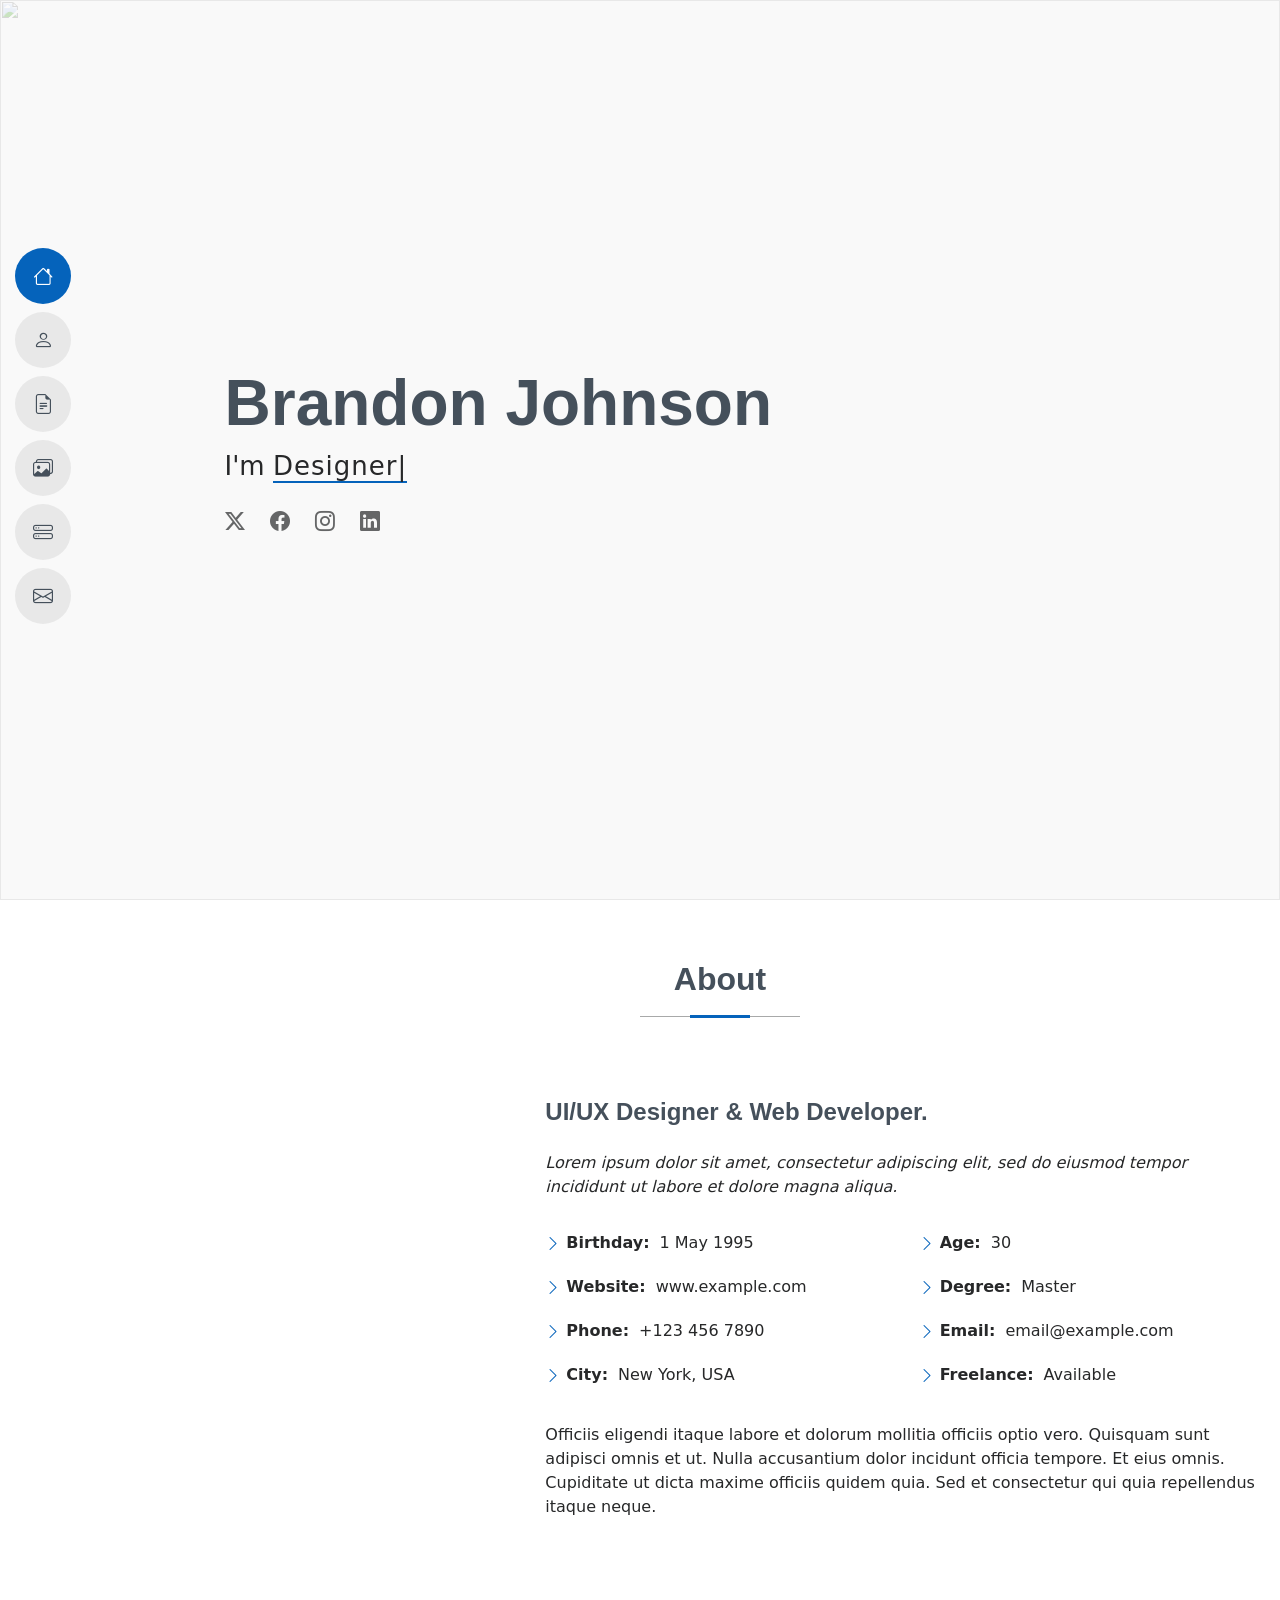
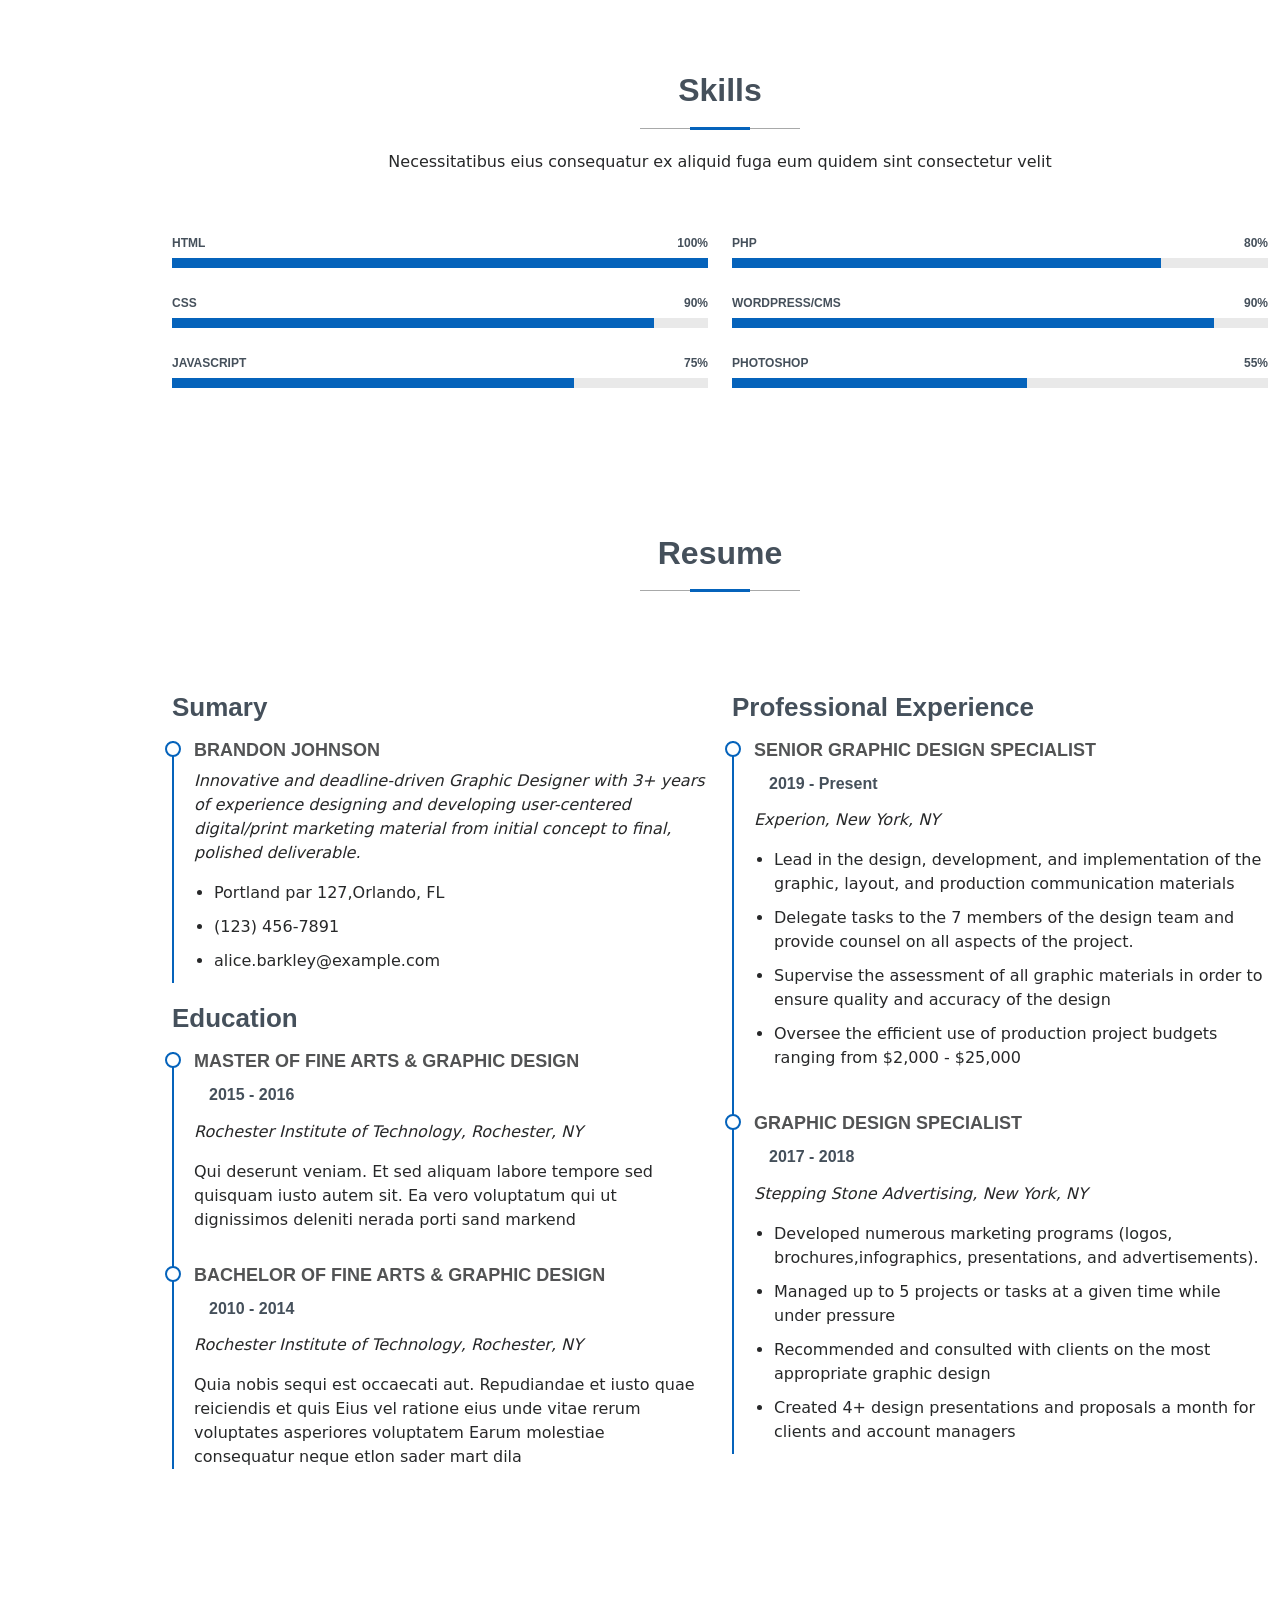
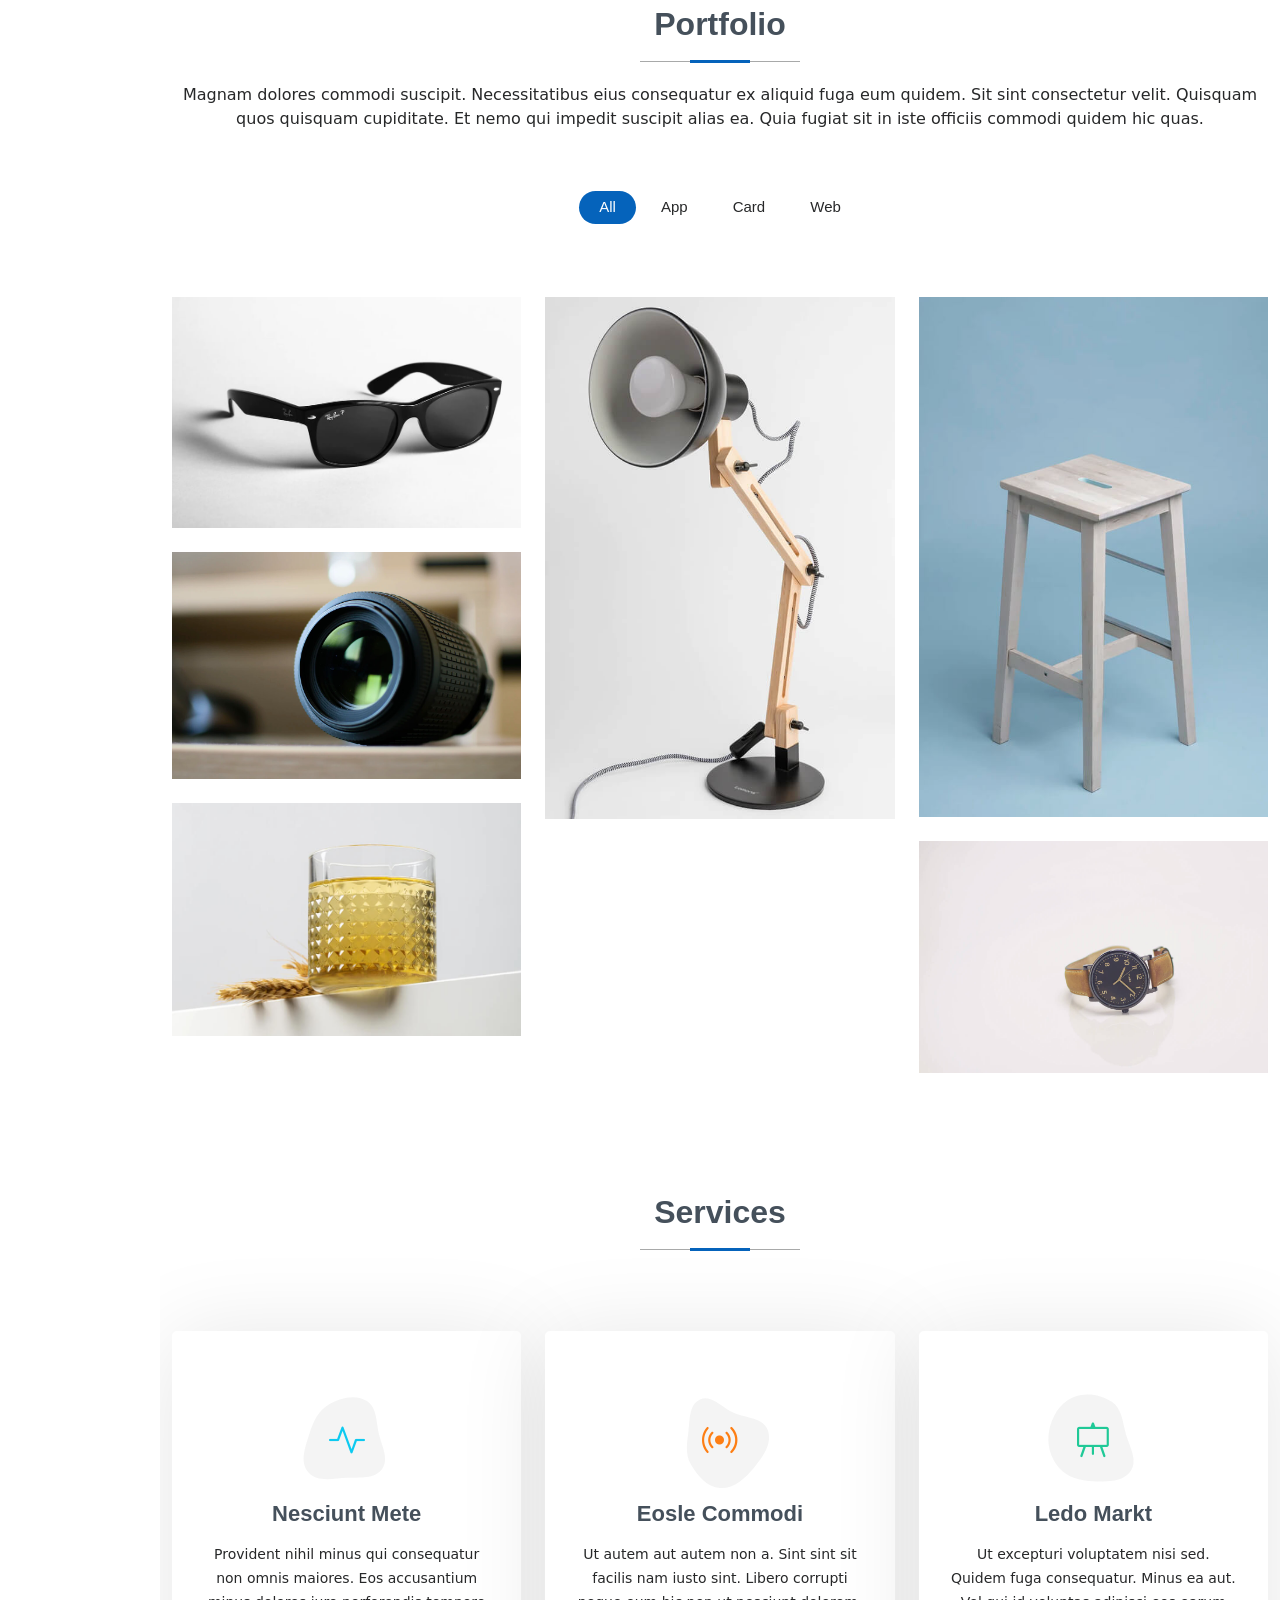
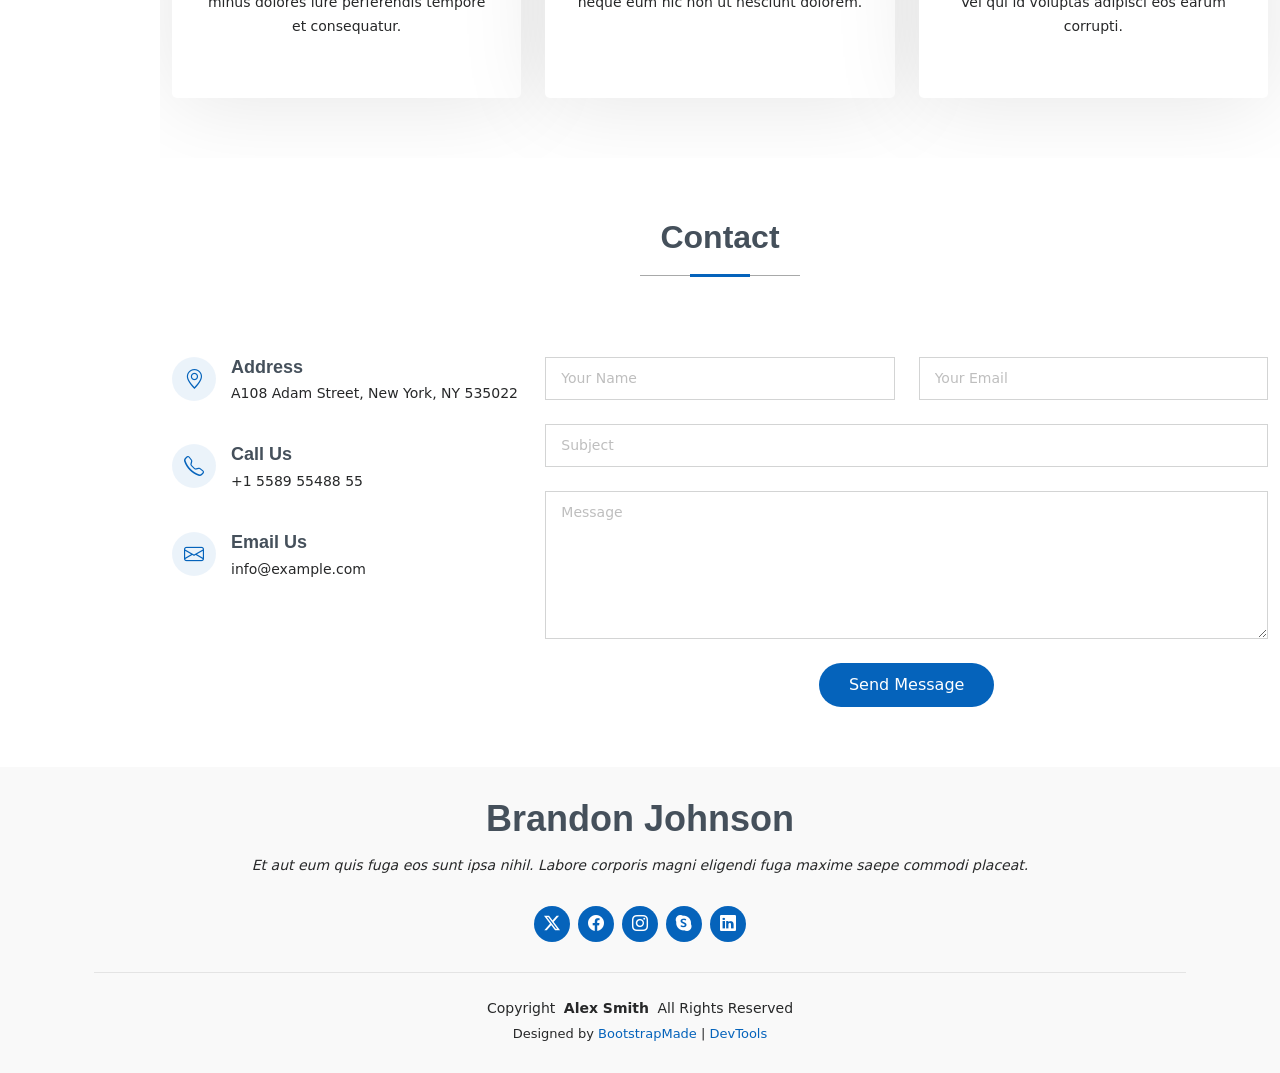
==== commit 37060f00: "cv" ====
--- a/index.html
+++ b/index.html
@@ -1,892 +1,587 @@
 <!DOCTYPE html>
-<html class="staticrypt-html">
-    <head>
-        <meta charset="utf-8" />
-        <title>Protected Page</title>
-        <meta name="viewport" content="width=device-width, initial-scale=1" />
-
-        <!-- do not cache this page -->
-        <meta http-equiv="cache-control" content="max-age=0" />
-        <meta http-equiv="cache-control" content="no-cache" />
-        <meta http-equiv="expires" content="0" />
-        <meta http-equiv="expires" content="Tue, 01 Jan 1980 1:00:00 GMT" />
-        <meta http-equiv="pragma" content="no-cache" />
-
-        <style>
-            .staticrypt-hr {
-                margin-top: 20px;
-                margin-bottom: 20px;
-                border: 0;
-                border-top: 1px solid #eee;
-            }
-
-            .staticrypt-page {
-                width: 360px;
-                padding: 8% 0 0;
-                margin: auto;
-                box-sizing: border-box;
-            }
-
-            .staticrypt-form {
-                position: relative;
-                z-index: 1;
-                background: #ffffff;
-                max-width: 360px;
-                margin: 0 auto 100px;
-                padding: 45px;
-                text-align: center;
-                box-shadow: 0 0 20px 0 rgba(0, 0, 0, 0.2), 0 5px 5px 0 rgba(0, 0, 0, 0.24);
-            }
-
-            .staticrypt-form input[type="password"],
-            input[type="text"] {
-                background: inherit;
-                border: 0;
-                box-sizing: border-box; /* This ensures padding is included in the total width */
-                font-size: 14px;
-                outline: 0;
-                padding: 15px 30px 15px 15px; /* Adjust the padding to ensure there is space for the icon */
-                width: 100%;
-            }
-
-            .staticrypt-password-container {
-                position: relative;
-                outline: 0;
-                background: #f2f2f2;
-                width: 100%;
-                border: 0;
-                margin: 0 0 15px;
-                box-sizing: border-box;
-            }
-
-            .staticrypt-toggle-password-visibility {
-                cursor: pointer;
-                height: 20px;
-                opacity: 60%;
-                padding: 13px;
-                position: absolute;
-                right: 0;
-                top: 50%;
-                transform: translateY(-50%);
-                width: 20px;
-            }
-
-            .staticrypt-form .staticrypt-decrypt-button {
-                text-transform: uppercase;
-                outline: 0;
-                background: #4CAF50;
-                width: 100%;
-                border: 0;
-                padding: 15px;
-                color: #ffffff;
-                font-size: 14px;
-                cursor: pointer;
-            }
-
-            .staticrypt-form .staticrypt-decrypt-button:hover,
-            .staticrypt-form .staticrypt-decrypt-button:active,
-            .staticrypt-form .staticrypt-decrypt-button:focus {
-                background: #4CAF50;
-                filter: brightness(92%);
-            }
-
-            .staticrypt-html {
-                height: 100%;
-            }
-
-            .staticrypt-body {
-                height: 100%;
-                margin: 0;
-            }
-
-            .staticrypt-content {
-                height: 100%;
-                margin-bottom: 1em;
-                background: #76B852;
-                font-family: "Arial", sans-serif;
-                -webkit-font-smoothing: antialiased;
-                -moz-osx-font-smoothing: grayscale;
-            }
-
-            .staticrypt-instructions {
-                margin-top: -1em;
-                margin-bottom: 1em;
-            }
-
-            .staticrypt-title {
-                font-size: 1.5em;
-            }
-
-            label.staticrypt-remember {
-                display: flex;
-                align-items: center;
-                margin-bottom: 1em;
-            }
-
-            .staticrypt-remember input[type="checkbox"] {
-                transform: scale(1.5);
-                margin-right: 1em;
-            }
-
-            .hidden {
-                display: none !important;
-            }
-
-            .staticrypt-spinner-container {
-                height: 100%;
-                display: flex;
-                align-items: center;
-                justify-content: center;
-            }
-
-            .staticrypt-spinner {
-                display: inline-block;
-                width: 2rem;
-                height: 2rem;
-                vertical-align: text-bottom;
-                border: 0.25em solid gray;
-                border-right-color: transparent;
-                border-radius: 50%;
-                -webkit-animation: spinner-border 0.75s linear infinite;
-                animation: spinner-border 0.75s linear infinite;
-                animation-duration: 0.75s;
-                animation-timing-function: linear;
-                animation-delay: 0s;
-                animation-iteration-count: infinite;
-                animation-direction: normal;
-                animation-fill-mode: none;
-                animation-play-state: running;
-                animation-name: spinner-border;
-            }
-
-            @keyframes spinner-border {
-                100% {
-                    transform: rotate(360deg);
-                }
-            }
-
-            @media screen and (-webkit-min-device-pixel-ratio: 0) {
-                .staticrypt-form input[type="password"],
-                input[type="text"] {
-                    font-size: 16px;
-                }
-            }
-        </style>
-    </head>
-
-    <body class="staticrypt-body">
-        <div id="staticrypt_loading" class="staticrypt-spinner-container">
-            <div class="staticrypt-spinner"></div>
-        </div>
-
-        <div id="staticrypt_content" class="staticrypt-content hidden">
-            <div class="staticrypt-page">
-                <div class="staticrypt-form">
-                    <div class="staticrypt-instructions">
-                        <p class="staticrypt-title">Protected Page</p>
-                        <p></p>
-                    </div>
-
-                    <hr class="staticrypt-hr" />
-
-                    <form id="staticrypt-form" action="#" method="post">
-                        <div class="staticrypt-password-container">
-                            <input
-                                id="staticrypt-password"
-                                type="password"
-                                name="password"
-                                placeholder="Password"
-                                autofocus
-                            />
-
-                            <img
-                                class="staticrypt-toggle-password-visibility"
-                                alt="Show password"
-                                title="Show password"
-                                src="[data-uri]"
-                            />
-                        </div>
-
-                        <label id="staticrypt-remember-label" class="staticrypt-remember hidden">
-                            <input id="staticrypt-remember" type="checkbox" name="remember" />
-                            Remember me
-                        </label>
-
-                        <input type="submit" class="staticrypt-decrypt-button" value="DECRYPT" />
-                    </form>
+<html lang="en">
+
+<head>
+  <meta charset="utf-8">
+  <meta content="width=device-width, initial-scale=1.0" name="viewport">
+  <title>Index - MyResume Bootstrap Template</title>
+  <meta content="" name="description">
+  <meta content="" name="keywords">
+
+  <!-- Favicons -->
+  <link href="assets/img/favicon.png" rel="icon">
+  <link href="assets/img/apple-touch-icon.png" rel="apple-touch-icon">
+
+  <!-- Fonts -->
+  <link href="https://fonts.googleapis.com" rel="preconnect">
+  <link href="https://fonts.gstatic.com" rel="preconnect" crossorigin>
+  <link href="https://fonts.googleapis.com/css2?family=Roboto:ital,wght@0,100;0,300;0,400;0,500;0,700;0,900;1,100;1,300;1,400;1,500;1,700;1,900&family=Poppins:ital,wght@0,100;0,200;0,300;0,400;0,500;0,600;0,700;0,800;0,900;1,100;1,200;1,300;1,400;1,500;1,600;1,700;1,800;1,900&family=Raleway:ital,wght@0,100;0,200;0,300;0,400;0,500;0,600;0,700;0,800;0,900;1,100;1,200;1,300;1,400;1,500;1,600;1,700;1,800;1,900&display=swap" rel="stylesheet">
+
+  <!-- Vendor CSS Files -->
+  <link href="assets/vendor/bootstrap/css/bootstrap.min.css" rel="stylesheet">
+  <link href="assets/vendor/bootstrap-icons/bootstrap-icons.css" rel="stylesheet">
+  <link href="assets/vendor/aos/aos.css" rel="stylesheet">
+  <link href="assets/vendor/glightbox/css/glightbox.min.css" rel="stylesheet">
+  <link href="assets/vendor/swiper/swiper-bundle.min.css" rel="stylesheet">
+
+  <!-- Main CSS File -->
+  <link href="assets/css/main.css" rel="stylesheet">
+
+  <!-- =======================================================
+  * Template Name: MyResume
+  * Template URL: https://bootstrapmade.com/free-html-bootstrap-template-my-resume/
+  * Updated: Jun 29 2024 with Bootstrap v5.3.3
+  * Author: BootstrapMade.com
+  * License: https://bootstrapmade.com/license/
+  ======================================================== -->
+</head>
+
+<body class="index-page">
+
+  <header id="header" class="header d-flex flex-column justify-content-center">
+
+    <i class="header-toggle d-xl-none bi bi-list"></i>
+
+    <nav id="navmenu" class="navmenu">
+      <ul>
+        <li><a href="#hero" class="active"><i class="bi bi-house navicon"></i><span>Home</span></a></li>
+        <li><a href="#about"><i class="bi bi-person navicon"></i><span>About</span></a></li>
+        <li><a href="#resume"><i class="bi bi-file-earmark-text navicon"></i><span>Resume</span></a></li>
+        <li><a href="#portfolio"><i class="bi bi-images navicon"></i><span>Portfolio</span></a></li>
+        <li><a href="#services"><i class="bi bi-hdd-stack navicon"></i><span>Services</span></a></li>
+        <li><a href="#contact"><i class="bi bi-envelope navicon"></i><span>Contact</span></a></li>
+      </ul>
+    </nav>
+
+  </header>
+
+  <main class="main">
+
+    <!-- Hero Section -->
+    <section id="hero" class="hero section light-background">
+
+      <img src="assets/img/hero-bg.jpg" alt="">
+
+      <div class="container" data-aos="zoom-out">
+        <div class="row justify-content-center">
+          <div class="col-lg-9">
+            <h2>Brandon Johnson</h2>
+            <p>I'm <span class="typed" data-typed-items="Designer, Developer, Freelancer, Photographer">Designer</span><span class="typed-cursor typed-cursor--blink" aria-hidden="true"></span></p>
+            <div class="social-links">
+              <a href="#"><i class="bi bi-twitter-x"></i></a>
+              <a href="#"><i class="bi bi-facebook"></i></a>
+              <a href="#"><i class="bi bi-instagram"></i></a>
+              <a href="#"><i class="bi bi-linkedin"></i></a>
+            </div>
+          </div>
+        </div>
+      </div>
+
+    </section><!-- /Hero Section -->
+
+    <!-- About Section -->
+    <section id="about" class="about section">
+
+      <!-- Section Title -->
+      <div class="container section-title" data-aos="fade-up">
+        <h2>About</h2>
+      </div><!-- End Section Title -->
+
+      <div class="container" data-aos="fade-up" data-aos-delay="100">
+
+        <div class="row gy-4 justify-content-center">
+          <div class="col-lg-4">
+            <img src="assets/img/profile-img.jpg" class="img-fluid" alt="">
+          </div>
+          <div class="col-lg-8 content">
+            <h2>UI/UX Designer &amp; Web Developer.</h2>
+            <p class="fst-italic py-3">
+              Lorem ipsum dolor sit amet, consectetur adipiscing elit, sed do eiusmod tempor incididunt ut labore et dolore
+              magna aliqua.
+            </p>
+            <div class="row">
+              <div class="col-lg-6">
+                <ul>
+                  <li><i class="bi bi-chevron-right"></i> <strong>Birthday:</strong> <span>1 May 1995</span></li>
+                  <li><i class="bi bi-chevron-right"></i> <strong>Website:</strong> <span>www.example.com</span></li>
+                  <li><i class="bi bi-chevron-right"></i> <strong>Phone:</strong> <span>+123 456 7890</span></li>
+                  <li><i class="bi bi-chevron-right"></i> <strong>City:</strong> <span>New York, USA</span></li>
+                </ul>
+              </div>
+              <div class="col-lg-6">
+                <ul>
+                  <li><i class="bi bi-chevron-right"></i> <strong>Age:</strong> <span>30</span></li>
+                  <li><i class="bi bi-chevron-right"></i> <strong>Degree:</strong> <span>Master</span></li>
+                  <li><i class="bi bi-chevron-right"></i> <strong>Email:</strong> <span>email@example.com</span></li>
+                  <li><i class="bi bi-chevron-right"></i> <strong>Freelance:</strong> <span>Available</span></li>
+                </ul>
+              </div>
+            </div>
+            <p class="py-3">
+              Officiis eligendi itaque labore et dolorum mollitia officiis optio vero. Quisquam sunt adipisci omnis et ut. Nulla accusantium dolor incidunt officia tempore. Et eius omnis.
+              Cupiditate ut dicta maxime officiis quidem quia. Sed et consectetur qui quia repellendus itaque neque.
+            </p>
+          </div>
+        </div>
+
+      </div>
+
+    </section><!-- /About Section -->
+
+    <!-- Skills Section -->
+    <section id="skills" class="skills section">
+
+      <!-- Section Title -->
+      <div class="container section-title" data-aos="fade-up">
+        <h2>Skills</h2>
+        <p>Necessitatibus eius consequatur ex aliquid fuga eum quidem sint consectetur velit</p>
+      </div><!-- End Section Title -->
+
+      <div class="container" data-aos="fade-up" data-aos-delay="100">
+
+        <div class="row skills-content skills-animation">
+
+          <div class="col-lg-6">
+
+            <div class="progress">
+              <span class="skill"><span>HTML</span> <i class="val">100%</i></span>
+              <div class="progress-bar-wrap">
+                <div class="progress-bar" role="progressbar" aria-valuenow="100" aria-valuemin="0" aria-valuemax="100"></div>
+              </div>
+            </div><!-- End Skills Item -->
+
+            <div class="progress">
+              <span class="skill"><span>CSS</span> <i class="val">90%</i></span>
+              <div class="progress-bar-wrap">
+                <div class="progress-bar" role="progressbar" aria-valuenow="90" aria-valuemin="0" aria-valuemax="100"></div>
+              </div>
+            </div><!-- End Skills Item -->
+
+            <div class="progress">
+              <span class="skill"><span>JavaScript</span> <i class="val">75%</i></span>
+              <div class="progress-bar-wrap">
+                <div class="progress-bar" role="progressbar" aria-valuenow="75" aria-valuemin="0" aria-valuemax="100"></div>
+              </div>
+            </div><!-- End Skills Item -->
+
+          </div>
+
+          <div class="col-lg-6">
+
+            <div class="progress">
+              <span class="skill"><span>PHP</span> <i class="val">80%</i></span>
+              <div class="progress-bar-wrap">
+                <div class="progress-bar" role="progressbar" aria-valuenow="80" aria-valuemin="0" aria-valuemax="100"></div>
+              </div>
+            </div><!-- End Skills Item -->
+
+            <div class="progress">
+              <span class="skill"><span>WordPress/CMS</span> <i class="val">90%</i></span>
+              <div class="progress-bar-wrap">
+                <div class="progress-bar" role="progressbar" aria-valuenow="90" aria-valuemin="0" aria-valuemax="100"></div>
+              </div>
+            </div><!-- End Skills Item -->
+
+            <div class="progress">
+              <span class="skill"><span>Photoshop</span> <i class="val">55%</i></span>
+              <div class="progress-bar-wrap">
+                <div class="progress-bar" role="progressbar" aria-valuenow="55" aria-valuemin="0" aria-valuemax="100"></div>
+              </div>
+            </div><!-- End Skills Item -->
+
+          </div>
+
+        </div>
+
+      </div>
+
+    </section><!-- /Skills Section -->
+
+    <!-- Resume Section -->
+    <section id="resume" class="resume section">
+
+      <!-- Section Title -->
+      <div class="container section-title" data-aos="fade-up">
+        <h2>Resume</h2>
+      </div><!-- End Section Title -->
+
+      <div class="container">
+
+        <div class="row">
+
+          <div class="col-lg-6" data-aos="fade-up" data-aos-delay="100">
+            <h3 class="resume-title">Sumary</h3>
+
+            <div class="resume-item pb-0">
+              <h4>Brandon Johnson</h4>
+              <p><em>Innovative and deadline-driven Graphic Designer with 3+ years of experience designing and developing user-centered digital/print marketing material from initial concept to final, polished deliverable.</em></p>
+              <ul>
+                <li>Portland par 127,Orlando, FL</li>
+                <li>(123) 456-7891</li>
+                <li>alice.barkley@example.com</li>
+              </ul>
+            </div><!-- Edn Resume Item -->
+
+            <h3 class="resume-title">Education</h3>
+            <div class="resume-item">
+              <h4>Master of Fine Arts &amp; Graphic Design</h4>
+              <h5>2015 - 2016</h5>
+              <p><em>Rochester Institute of Technology, Rochester, NY</em></p>
+              <p>Qui deserunt veniam. Et sed aliquam labore tempore sed quisquam iusto autem sit. Ea vero voluptatum qui ut dignissimos deleniti nerada porti sand markend</p>
+            </div><!-- Edn Resume Item -->
+
+            <div class="resume-item">
+              <h4>Bachelor of Fine Arts &amp; Graphic Design</h4>
+              <h5>2010 - 2014</h5>
+              <p><em>Rochester Institute of Technology, Rochester, NY</em></p>
+              <p>Quia nobis sequi est occaecati aut. Repudiandae et iusto quae reiciendis et quis Eius vel ratione eius unde vitae rerum voluptates asperiores voluptatem Earum molestiae consequatur neque etlon sader mart dila</p>
+            </div><!-- Edn Resume Item -->
+
+          </div>
+
+          <div class="col-lg-6" data-aos="fade-up" data-aos-delay="200">
+            <h3 class="resume-title">Professional Experience</h3>
+            <div class="resume-item">
+              <h4>Senior graphic design specialist</h4>
+              <h5>2019 - Present</h5>
+              <p><em>Experion, New York, NY </em></p>
+              <ul>
+                <li>Lead in the design, development, and implementation of the graphic, layout, and production communication materials</li>
+                <li>Delegate tasks to the 7 members of the design team and provide counsel on all aspects of the project. </li>
+                <li>Supervise the assessment of all graphic materials in order to ensure quality and accuracy of the design</li>
+                <li>Oversee the efficient use of production project budgets ranging from $2,000 - $25,000</li>
+              </ul>
+            </div><!-- Edn Resume Item -->
+
+            <div class="resume-item">
+              <h4>Graphic design specialist</h4>
+              <h5>2017 - 2018</h5>
+              <p><em>Stepping Stone Advertising, New York, NY</em></p>
+              <ul>
+                <li>Developed numerous marketing programs (logos, brochures,infographics, presentations, and advertisements).</li>
+                <li>Managed up to 5 projects or tasks at a given time while under pressure</li>
+                <li>Recommended and consulted with clients on the most appropriate graphic design</li>
+                <li>Created 4+ design presentations and proposals a month for clients and account managers</li>
+              </ul>
+            </div><!-- Edn Resume Item -->
+
+          </div>
+
+        </div>
+
+      </div>
+
+    </section><!-- /Resume Section -->
+
+    <!-- Portfolio Section -->
+    <section id="portfolio" class="portfolio section">
+
+      <!-- Section Title -->
+      <div class="container section-title" data-aos="fade-up">
+        <h2>Portfolio</h2>
+        <p>Magnam dolores commodi suscipit. Necessitatibus eius consequatur ex aliquid fuga eum quidem. Sit sint consectetur velit. Quisquam quos quisquam cupiditate. Et nemo qui impedit suscipit alias ea. Quia fugiat sit in iste officiis commodi quidem hic quas.</p>
+      </div><!-- End Section Title -->
+
+      <div class="container">
+
+        <div class="isotope-layout" data-default-filter="*" data-layout="masonry" data-sort="original-order">
+
+          <ul class="portfolio-filters isotope-filters" data-aos="fade-up" data-aos-delay="100">
+            <li data-filter="*" class="filter-active">All</li>
+            <li data-filter=".filter-app">App</li>
+            <li data-filter=".filter-product">Card</li>
+            <li data-filter=".filter-branding">Web</li>
+          </ul><!-- End Portfolio Filters -->
+
+          <div class="row gy-4 isotope-container" data-aos="fade-up" data-aos-delay="200">
+
+            <div class="col-lg-4 col-md-6 portfolio-item isotope-item filter-app">
+              <img src="assets/img/masonry-portfolio/masonry-portfolio-1.jpg" class="img-fluid" alt="">
+              <div class="portfolio-info">
+                <h4>App 1</h4>
+                <p>Lorem ipsum, dolor sit</p>
+                <a href="assets/img/masonry-portfolio/masonry-portfolio-1.jpg" title="App 1" data-gallery="portfolio-gallery-app" class="glightbox preview-link"><i class="bi bi-zoom-in"></i></a>
+                <a href="" title="More Details" class="details-link"><i class="bi bi-link-45deg"></i></a>
+              </div>
+            </div><!-- End Portfolio Item -->
+
+            <div class="col-lg-4 col-md-6 portfolio-item isotope-item filter-product">
+              <img src="assets/img/masonry-portfolio/masonry-portfolio-2.jpg" class="img-fluid" alt="">
+              <div class="portfolio-info">
+                <h4>Product 1</h4>
+                <p>Lorem ipsum, dolor sit</p>
+                <a href="assets/img/masonry-portfolio/masonry-portfolio-2.jpg" title="Product 1" data-gallery="portfolio-gallery-product" class="glightbox preview-link"><i class="bi bi-zoom-in"></i></a>
+                <a href="" title="More Details" class="details-link"><i class="bi bi-link-45deg"></i></a>
+              </div>
+            </div><!-- End Portfolio Item -->
+
+            <div class="col-lg-4 col-md-6 portfolio-item isotope-item filter-branding">
+              <img src="assets/img/masonry-portfolio/masonry-portfolio-3.jpg" class="img-fluid" alt="">
+              <div class="portfolio-info">
+                <h4>Branding 1</h4>
+                <p>Lorem ipsum, dolor sit</p>
+                <a href="assets/img/masonry-portfolio/masonry-portfolio-3.jpg" title="Branding 1" data-gallery="portfolio-gallery-branding" class="glightbox preview-link"><i class="bi bi-zoom-in"></i></a>
+                <a href="" title="More Details" class="details-link"><i class="bi bi-link-45deg"></i></a>
+              </div>
+            </div><!-- End Portfolio Item -->
+
+            <div class="col-lg-4 col-md-6 portfolio-item isotope-item filter-app">
+              <img src="assets/img/masonry-portfolio/masonry-portfolio-4.jpg" class="img-fluid" alt="">
+              <div class="portfolio-info">
+                <h4>App 2</h4>
+                <p>Lorem ipsum, dolor sit</p>
+                <a href="assets/img/masonry-portfolio/masonry-portfolio-4.jpg" title="App 2" data-gallery="portfolio-gallery-app" class="glightbox preview-link"><i class="bi bi-zoom-in"></i></a>
+                <a href="" title="More Details" class="details-link"><i class="bi bi-link-45deg"></i></a>
+              </div>
+            </div><!-- End Portfolio Item -->
+
+            <div class="col-lg-4 col-md-6 portfolio-item isotope-item filter-product">
+              <img src="assets/img/masonry-portfolio/masonry-portfolio-5.jpg" class="img-fluid" alt="">
+              <div class="portfolio-info">
+                <h4>Product 2</h4>
+                <p>Lorem ipsum, dolor sit</p>
+                <a href="assets/img/masonry-portfolio/masonry-portfolio-5.jpg" title="Product 2" data-gallery="portfolio-gallery-product" class="glightbox preview-link"><i class="bi bi-zoom-in"></i></a>
+                <a href="" title="More Details" class="details-link"><i class="bi bi-link-45deg"></i></a>
+              </div>
+            </div><!-- End Portfolio Item -->
+
+            <div class="col-lg-4 col-md-6 portfolio-item isotope-item filter-branding">
+              <img src="assets/img/masonry-portfolio/masonry-portfolio-6.jpg" class="img-fluid" alt="">
+              <div class="portfolio-info">
+                <h4>Branding 2</h4>
+                <p>Lorem ipsum, dolor sit</p>
+                <a href="assets/img/masonry-portfolio/masonry-portfolio-6.jpg" title="Branding 2" data-gallery="portfolio-gallery-branding" class="glightbox preview-link"><i class="bi bi-zoom-in"></i></a>
+                <a href="" title="More Details" class="details-link"><i class="bi bi-link-45deg"></i></a>
+              </div>
+            </div><!-- End Portfolio Item -->
+
+            <div class="col-lg-4 col-md-6 portfolio-item isotope-item filter-app">
+              <img src="assets/img/masonry-portfolio/masonry-portfolio-7.jpg" class="img-fluid" alt="">
+              <div class="portfolio-info">
+                <h4>App 3</h4>
+                <p>Lorem ipsum, dolor sit</p>
+                <a href="assets/img/masonry-portfolio/masonry-portfolio-7.jpg" title="App 3" data-gallery="portfolio-gallery-app" class="glightbox preview-link"><i class="bi bi-zoom-in"></i></a>
+                <a href="" title="More Details" class="details-link"><i class="bi bi-link-45deg"></i></a>
+              </div>
+            </div><!-- End Portfolio Item -->
+
+            <div class="col-lg-4 col-md-6 portfolio-item isotope-item filter-product">
+              <img src="assets/img/masonry-portfolio/masonry-portfolio-8.jpg" class="img-fluid" alt="">
+              <div class="portfolio-info">
+                <h4>Product 3</h4>
+                <p>Lorem ipsum, dolor sit</p>
+                <a href="assets/img/masonry-portfolio/masonry-portfolio-8.jpg" title="Product 3" data-gallery="portfolio-gallery-product" class="glightbox preview-link"><i class="bi bi-zoom-in"></i></a>
+                <a href="" title="More Details" class="details-link"><i class="bi bi-link-45deg"></i></a>
+              </div>
+            </div><!-- End Portfolio Item -->
+
+            <div class="col-lg-4 col-md-6 portfolio-item isotope-item filter-branding">
+              <img src="assets/img/masonry-portfolio/masonry-portfolio-9.jpg" class="img-fluid" alt="">
+              <div class="portfolio-info">
+                <h4>Branding 3</h4>
+                <p>Lorem ipsum, dolor sit</p>
+                <a href="assets/img/masonry-portfolio/masonry-portfolio-9.jpg" title="Branding 2" data-gallery="portfolio-gallery-branding" class="glightbox preview-link"><i class="bi bi-zoom-in"></i></a>
+                <a href="" title="More Details" class="details-link"><i class="bi bi-link-45deg"></i></a>
+              </div>
+            </div><!-- End Portfolio Item -->
+
+          </div><!-- End Portfolio Container -->
+
+        </div>
+
+      </div>
+
+    </section><!-- /Portfolio Section -->
+
+    <!-- Services Section -->
+    <section id="services" class="services section">
+
+      <!-- Section Title -->
+      <div class="container section-title" data-aos="fade-up">
+        <h2>Services</h2>
+      </div><!-- End Section Title -->
+
+      <div class="container">
+
+        <div class="row gy-4">
+
+          <div class="col-lg-4 col-md-6" data-aos="fade-up" data-aos-delay="100">
+            <div class="service-item item-cyan position-relative">
+              <div class="icon">
+                <svg width="100" height="100" viewBox="0 0 600 600" xmlns="http://www.w3.org/2000/svg">
+                  <path stroke="none" stroke-width="0" fill="#f5f5f5" d="M300,521.0016835830174C376.1290562159157,517.8887921683347,466.0731472004068,529.7835943286574,510.70327084640275,468.03025145048787C554.3714126377745,407.6079735673963,508.03601936045806,328.9844924480964,491.2728898941984,256.3432110539036C474.5976632858925,184.082847569629,479.9380746630129,96.60480741107993,416.23090153303,58.64404602377083C348.86323505073057,18.502131276798302,261.93793281208167,40.57373210992963,193.5410806939664,78.93577620505333C130.42746243093433,114.334589627462,98.30271207620316,179.96522072025542,76.75703585869454,249.04625023123273C51.97151888228291,328.5150500222984,13.704378332031375,421.85034740162234,66.52175969318436,486.19268352777647C119.04800174914682,550.1803526380478,217.28368757567262,524.383925680826,300,521.0016835830174"></path>
+                </svg>
+                <i class="bi bi-activity"></i>
+              </div>
+              <a href="#" class="stretched-link">
+                <h3>Nesciunt Mete</h3>
+              </a>
+              <p>Provident nihil minus qui consequatur non omnis maiores. Eos accusantium minus dolores iure perferendis tempore et consequatur.</p>
+            </div>
+          </div><!-- End Service Item -->
+
+          <div class="col-lg-4 col-md-6" data-aos="fade-up" data-aos-delay="200">
+            <div class="service-item item-orange position-relative">
+              <div class="icon">
+                <svg width="100" height="100" viewBox="0 0 600 600" xmlns="http://www.w3.org/2000/svg">
+                  <path stroke="none" stroke-width="0" fill="#f5f5f5" d="M300,582.0697525312426C382.5290701553225,586.8405444964366,449.9789794690241,525.3245884688669,502.5850820975895,461.55621195738473C556.606425686781,396.0723002908107,615.8543463187945,314.28637112970534,586.6730223649479,234.56875336149918C558.9533121215079,158.8439757836574,454.9685369536778,164.00468322053177,381.49747125262974,130.76875717737553C312.15926192815925,99.40240125094834,248.97055460311594,18.661163978235184,179.8680185752513,50.54337015887873C110.5421016452524,82.52863877960104,119.82277516462835,180.83849132639028,109.12597500060166,256.43424936330496C100.08760227029461,320.3096726198365,92.17705696193138,384.0621239912766,124.79988738764834,439.7174275375508C164.83382741302287,508.01625554203684,220.96474134820875,577.5009287672846,300,582.0697525312426"></path>
+                </svg>
+                <i class="bi bi-broadcast"></i>
+              </div>
+              <a href="#" class="stretched-link">
+                <h3>Eosle Commodi</h3>
+              </a>
+              <p>Ut autem aut autem non a. Sint sint sit facilis nam iusto sint. Libero corrupti neque eum hic non ut nesciunt dolorem.</p>
+            </div>
+          </div><!-- End Service Item -->
+
+          <div class="col-lg-4 col-md-6" data-aos="fade-up" data-aos-delay="300">
+            <div class="service-item item-teal position-relative">
+              <div class="icon">
+                <svg width="100" height="100" viewBox="0 0 600 600" xmlns="http://www.w3.org/2000/svg">
+                  <path stroke="none" stroke-width="0" fill="#f5f5f5" d="M300,541.5067337569781C382.14930387511276,545.0595476570109,479.8736841581634,548.3450877840088,526.4010558755058,480.5488172755941C571.5218469581645,414.80211281144784,517.5187510058486,332.0715597781072,496.52539010469104,255.14436215662573C477.37192572678356,184.95920475031193,473.57363656557914,105.61284051026155,413.0603344069578,65.22779650032875C343.27470386102294,18.654635553484475,251.2091493199835,5.337323636656869,175.0934190732945,40.62881213300186C97.87086631185822,76.43348514350839,51.98124368387456,156.15599469081315,36.44837278890362,239.84606092416172C21.716077023791087,319.22268207091537,43.775223500013084,401.1760424656574,96.891909868211,461.97329694683043C147.22146801428983,519.5804099606455,223.5754009179313,538.201503339737,300,541.5067337569781"></path>
+                </svg>
+                <i class="bi bi-easel"></i>
+              </div>
+              <a href="#" class="stretched-link">
+                <h3>Ledo Markt</h3>
+              </a>
+              <p>Ut excepturi voluptatem nisi sed. Quidem fuga consequatur. Minus ea aut. Vel qui id voluptas adipisci eos earum corrupti.</p>
+            </div>
+          </div><!-- End Service Item -->
+
+        </div>
+
+      </div>
+
+    </section><!-- /Services Section -->
+
+    <!-- Contact Section -->
+    <section id="contact" class="contact section">
+
+      <!-- Section Title -->
+      <div class="container section-title" data-aos="fade-up">
+        <h2>Contact</h2>
+      </div><!-- End Section Title -->
+
+      <div class="container" data-aos="fade" data-aos-delay="100">
+
+        <div class="row gy-4">
+
+          <div class="col-lg-4">
+            <div class="info-item d-flex" data-aos="fade-up" data-aos-delay="200">
+              <i class="bi bi-geo-alt flex-shrink-0"></i>
+              <div>
+                <h3>Address</h3>
+                <p>A108 Adam Street, New York, NY 535022</p>
+              </div>
+            </div><!-- End Info Item -->
+
+            <div class="info-item d-flex" data-aos="fade-up" data-aos-delay="300">
+              <i class="bi bi-telephone flex-shrink-0"></i>
+              <div>
+                <h3>Call Us</h3>
+                <p>+1 5589 55488 55</p>
+              </div>
+            </div><!-- End Info Item -->
+
+            <div class="info-item d-flex" data-aos="fade-up" data-aos-delay="400">
+              <i class="bi bi-envelope flex-shrink-0"></i>
+              <div>
+                <h3>Email Us</h3>
+                <p>info@example.com</p>
+              </div>
+            </div><!-- End Info Item -->
+
+          </div>
+
+          <div class="col-lg-8">
+            <form action="forms/contact.php" method="post" class="php-email-form" data-aos="fade-up" data-aos-delay="200">
+              <div class="row gy-4">
+
+                <div class="col-md-6">
+                  <input type="text" name="name" class="form-control" placeholder="Your Name" required="">
                 </div>
-            </div>
-        </div>
-
-        <script>
-            // these variables will be filled when generating the file - the template format is 'variable_name'
-            const staticryptInitiator = ((function(){
-  const exports = {};
-  const cryptoEngine = ((function(){
-  const exports = {};
-  const { subtle } = crypto;
-
-const IV_BITS = 16 * 8;
-const HEX_BITS = 4;
-const ENCRYPTION_ALGO = "AES-CBC";
-
-/**
- * Translates between utf8 encoded hexadecimal strings
- * and Uint8Array bytes.
- */
-const HexEncoder = {
-    /**
-     * hex string -> bytes
-     * @param {string} hexString
-     * @returns {Uint8Array}
-     */
-    parse: function (hexString) {
-        if (hexString.length % 2 !== 0) throw "Invalid hexString";
-        const arrayBuffer = new Uint8Array(hexString.length / 2);
-
-        for (let i = 0; i < hexString.length; i += 2) {
-            const byteValue = parseInt(hexString.substring(i, i + 2), 16);
-            if (isNaN(byteValue)) {
-                throw "Invalid hexString";
-            }
-            arrayBuffer[i / 2] = byteValue;
-        }
-        return arrayBuffer;
-    },
-
-    /**
-     * bytes -> hex string
-     * @param {Uint8Array} bytes
-     * @returns {string}
-     */
-    stringify: function (bytes) {
-        const hexBytes = [];
-
-        for (let i = 0; i < bytes.length; ++i) {
-            let byteString = bytes[i].toString(16);
-            if (byteString.length < 2) {
-                byteString = "0" + byteString;
-            }
-            hexBytes.push(byteString);
-        }
-        return hexBytes.join("");
-    },
-};
-
-/**
- * Translates between utf8 strings and Uint8Array bytes.
- */
-const UTF8Encoder = {
-    parse: function (str) {
-        return new TextEncoder().encode(str);
-    },
-
-    stringify: function (bytes) {
-        return new TextDecoder().decode(bytes);
-    },
-};
-
-/**
- * Salt and encrypt a msg with a password.
- */
-async function encrypt(msg, hashedPassword) {
-    // Must be 16 bytes, unpredictable, and preferably cryptographically random. However, it need not be secret.
-    // https://developer.mozilla.org/en-US/docs/Web/API/SubtleCrypto/encrypt#parameters
-    const iv = crypto.getRandomValues(new Uint8Array(IV_BITS / 8));
-
-    const key = await subtle.importKey("raw", HexEncoder.parse(hashedPassword), ENCRYPTION_ALGO, false, ["encrypt"]);
-
-    const encrypted = await subtle.encrypt(
-        {
-            name: ENCRYPTION_ALGO,
-            iv: iv,
-        },
-        key,
-        UTF8Encoder.parse(msg)
-    );
-
-    // iv will be 32 hex characters, we prepend it to the ciphertext for use in decryption
-    return HexEncoder.stringify(iv) + HexEncoder.stringify(new Uint8Array(encrypted));
-}
-exports.encrypt = encrypt;
-
-/**
- * Decrypt a salted msg using a password.
- *
- * @param {string} encryptedMsg
- * @param {string} hashedPassword
- * @returns {Promise<string>}
- */
-async function decrypt(encryptedMsg, hashedPassword) {
-    const ivLength = IV_BITS / HEX_BITS;
-    const iv = HexEncoder.parse(encryptedMsg.substring(0, ivLength));
-    const encrypted = encryptedMsg.substring(ivLength);
-
-    const key = await subtle.importKey("raw", HexEncoder.parse(hashedPassword), ENCRYPTION_ALGO, false, ["decrypt"]);
-
-    const outBuffer = await subtle.decrypt(
-        {
-            name: ENCRYPTION_ALGO,
-            iv: iv,
-        },
-        key,
-        HexEncoder.parse(encrypted)
-    );
-
-    return UTF8Encoder.stringify(new Uint8Array(outBuffer));
-}
-exports.decrypt = decrypt;
-
-/**
- * Salt and hash the password so it can be stored in localStorage without opening a password reuse vulnerability.
- *
- * @param {string} password
- * @param {string} salt
- * @returns {Promise<string>}
- */
-async function hashPassword(password, salt) {
-    // we hash the password in multiple steps, each adding more iterations. This is because we used to allow less
-    // iterations, so for backward compatibility reasons, we need to support going from that to more iterations.
-    let hashedPassword = await hashLegacyRound(password, salt);
-
-    hashedPassword = await hashSecondRound(hashedPassword, salt);
-
-    return hashThirdRound(hashedPassword, salt);
-}
-exports.hashPassword = hashPassword;
-
-/**
- * This hashes the password with 1k iterations. This is a low number, we need this function to support backwards
- * compatibility.
- *
- * @param {string} password
- * @param {string} salt
- * @returns {Promise<string>}
- */
-function hashLegacyRound(password, salt) {
-    return pbkdf2(password, salt, 1000, "SHA-1");
-}
-exports.hashLegacyRound = hashLegacyRound;
-
-/**
- * Add a second round of iterations. This is because we used to use 1k, so for backwards compatibility with
- * remember-me/autodecrypt links, we need to support going from that to more iterations.
- *
- * @param hashedPassword
- * @param salt
- * @returns {Promise<string>}
- */
-function hashSecondRound(hashedPassword, salt) {
-    return pbkdf2(hashedPassword, salt, 14000, "SHA-256");
-}
-exports.hashSecondRound = hashSecondRound;
-
-/**
- * Add a third round of iterations to bring total number to 600k. This is because we used to use 1k, then 15k, so for
- * backwards compatibility with remember-me/autodecrypt links, we need to support going from that to more iterations.
- *
- * @param hashedPassword
- * @param salt
- * @returns {Promise<string>}
- */
-function hashThirdRound(hashedPassword, salt) {
-    return pbkdf2(hashedPassword, salt, 585000, "SHA-256");
-}
-exports.hashThirdRound = hashThirdRound;
-
-/**
- * Salt and hash the password so it can be stored in localStorage without opening a password reuse vulnerability.
- *
- * @param {string} password
- * @param {string} salt
- * @param {int} iterations
- * @param {string} hashAlgorithm
- * @returns {Promise<string>}
- */
-async function pbkdf2(password, salt, iterations, hashAlgorithm) {
-    const key = await subtle.importKey("raw", UTF8Encoder.parse(password), "PBKDF2", false, ["deriveBits"]);
-
-    const keyBytes = await subtle.deriveBits(
-        {
-            name: "PBKDF2",
-            hash: hashAlgorithm,
-            iterations,
-            salt: UTF8Encoder.parse(salt),
-        },
-        key,
-        256
-    );
-
-    return HexEncoder.stringify(new Uint8Array(keyBytes));
-}
-
-function generateRandomSalt() {
-    const bytes = crypto.getRandomValues(new Uint8Array(128 / 8));
-
-    return HexEncoder.stringify(new Uint8Array(bytes));
-}
-exports.generateRandomSalt = generateRandomSalt;
-
-async function signMessage(hashedPassword, message) {
-    const key = await subtle.importKey(
-        "raw",
-        HexEncoder.parse(hashedPassword),
-        {
-            name: "HMAC",
-            hash: "SHA-256",
-        },
-        false,
-        ["sign"]
-    );
-    const signature = await subtle.sign("HMAC", key, UTF8Encoder.parse(message));
-
-    return HexEncoder.stringify(new Uint8Array(signature));
-}
-exports.signMessage = signMessage;
-
-function getRandomAlphanum() {
-    const possibleCharacters = "abcdefghijklmnopqrstuvwxyzABCDEFGHIJKLMNOPQRSTUVWXYZ0123456789";
-
-    let byteArray;
-    let parsedInt;
-
-    // Keep generating new random bytes until we get a value that falls
-    // within a range that can be evenly divided by possibleCharacters.length
-    do {
-        byteArray = crypto.getRandomValues(new Uint8Array(1));
-        // extract the lowest byte to get an int from 0 to 255 (probably unnecessary, since we're only generating 1 byte)
-        parsedInt = byteArray[0] & 0xff;
-    } while (parsedInt >= 256 - (256 % possibleCharacters.length));
-
-    // Take the modulo of the parsed integer to get a random number between 0 and totalLength - 1
-    const randomIndex = parsedInt % possibleCharacters.length;
-
-    return possibleCharacters[randomIndex];
-}
-
-/**
- * Generate a random string of a given length.
- *
- * @param {int} length
- * @returns {string}
- */
-function generateRandomString(length) {
-    let randomString = "";
-
-    for (let i = 0; i < length; i++) {
-        randomString += getRandomAlphanum();
-    }
-
-    return randomString;
-}
-exports.generateRandomString = generateRandomString;
-
-  return exports;
-})());
-const codec = ((function(){
-  const exports = {};
-  /**
- * Initialize the codec with the provided cryptoEngine - this return functions to encode and decode messages.
- *
- * @param cryptoEngine - the engine to use for encryption / decryption
- */
-function init(cryptoEngine) {
-    const exports = {};
-
-    /**
-     * Top-level function for encoding a message.
-     * Includes password hashing, encryption, and signing.
-     *
-     * @param {string} msg
-     * @param {string} password
-     * @param {string} salt
-     *
-     * @returns {string} The encoded text
-     */
-    async function encode(msg, password, salt) {
-        const hashedPassword = await cryptoEngine.hashPassword(password, salt);
-
-        const encrypted = await cryptoEngine.encrypt(msg, hashedPassword);
-
-        // we use the hashed password in the HMAC because this is effectively what will be used a password (so we can store
-        // it in localStorage safely, we don't use the clear text password)
-        const hmac = await cryptoEngine.signMessage(hashedPassword, encrypted);
-
-        return hmac + encrypted;
-    }
-    exports.encode = encode;
-
-    /**
-     * Encode using a password that has already been hashed. This is useful to encode multiple messages in a row, that way
-     * we don't need to hash the password multiple times.
-     *
-     * @param {string} msg
-     * @param {string} hashedPassword
-     *
-     * @returns {string} The encoded text
-     */
-    async function encodeWithHashedPassword(msg, hashedPassword) {
-        const encrypted = await cryptoEngine.encrypt(msg, hashedPassword);
-
-        // we use the hashed password in the HMAC because this is effectively what will be used a password (so we can store
-        // it in localStorage safely, we don't use the clear text password)
-        const hmac = await cryptoEngine.signMessage(hashedPassword, encrypted);
-
-        return hmac + encrypted;
-    }
-    exports.encodeWithHashedPassword = encodeWithHashedPassword;
-
-    /**
-     * Top-level function for decoding a message.
-     * Includes signature check and decryption.
-     *
-     * @param {string} signedMsg
-     * @param {string} hashedPassword
-     * @param {string} salt
-     * @param {int} backwardCompatibleAttempt
-     * @param {string} originalPassword
-     *
-     * @returns {Object} {success: true, decoded: string} | {success: false, message: string}
-     */
-    async function decode(signedMsg, hashedPassword, salt, backwardCompatibleAttempt = 0, originalPassword = "") {
-        const encryptedHMAC = signedMsg.substring(0, 64);
-        const encryptedMsg = signedMsg.substring(64);
-        const decryptedHMAC = await cryptoEngine.signMessage(hashedPassword, encryptedMsg);
-
-        if (decryptedHMAC !== encryptedHMAC) {
-            // we have been raising the number of iterations in the hashing algorithm multiple times, so to support the old
-            // remember-me/autodecrypt links we need to try bringing the old hashes up to speed.
-            originalPassword = originalPassword || hashedPassword;
-            if (backwardCompatibleAttempt === 0) {
-                const updatedHashedPassword = await cryptoEngine.hashThirdRound(originalPassword, salt);
-
-                return decode(signedMsg, updatedHashedPassword, salt, backwardCompatibleAttempt + 1, originalPassword);
-            }
-            if (backwardCompatibleAttempt === 1) {
-                let updatedHashedPassword = await cryptoEngine.hashSecondRound(originalPassword, salt);
-                updatedHashedPassword = await cryptoEngine.hashThirdRound(updatedHashedPassword, salt);
-
-                return decode(signedMsg, updatedHashedPassword, salt, backwardCompatibleAttempt + 1, originalPassword);
-            }
-
-            return { success: false, message: "Signature mismatch" };
-        }
-
-        return {
-            success: true,
-            decoded: await cryptoEngine.decrypt(encryptedMsg, hashedPassword),
-        };
-    }
-    exports.decode = decode;
-
-    return exports;
-}
-exports.init = init;
-
-  return exports;
-})());
-const decode = codec.init(cryptoEngine).decode;
-
-/**
- * Initialize the staticrypt module, that exposes functions callbable by the password_template.
- *
- * @param {{
- *  staticryptEncryptedMsgUniqueVariableName: string,
- *  isRememberEnabled: boolean,
- *  rememberDurationInDays: number,
- *  staticryptSaltUniqueVariableName: string,
- * }} staticryptConfig - object of data that is stored on the password_template at encryption time.
- *
- * @param {{
- *  rememberExpirationKey: string,
- *  rememberPassphraseKey: string,
- *  replaceHtmlCallback: function,
- *  clearLocalStorageCallback: function,
- * }} templateConfig - object of data that can be configured by a custom password_template.
- */
-function init(staticryptConfig, templateConfig) {
-    const exports = {};
-
-    /**
-     * Decrypt our encrypted page, replace the whole HTML.
-     *
-     * @param {string} hashedPassword
-     * @returns {Promise<boolean>}
-     */
-    async function decryptAndReplaceHtml(hashedPassword) {
-        const { staticryptEncryptedMsgUniqueVariableName, staticryptSaltUniqueVariableName } = staticryptConfig;
-        const { replaceHtmlCallback } = templateConfig;
-
-        const result = await decode(
-            staticryptEncryptedMsgUniqueVariableName,
-            hashedPassword,
-            staticryptSaltUniqueVariableName
-        );
-        if (!result.success) {
-            return false;
-        }
-        const plainHTML = result.decoded;
-
-        // if the user configured a callback call it, otherwise just replace the whole HTML
-        if (typeof replaceHtmlCallback === "function") {
-            replaceHtmlCallback(plainHTML);
-        } else {
-            document.write(plainHTML);
-            document.close();
-        }
-
-        return true;
-    }
-
-    /**
-     * Attempt to decrypt the page and replace the whole HTML.
-     *
-     * @param {string} password
-     * @param {boolean} isRememberChecked
-     *
-     * @returns {Promise<{isSuccessful: boolean, hashedPassword?: string}>} - we return an object, so that if we want to
-     *   expose more information in the future we can do it without breaking the password_template
-     */
-    async function handleDecryptionOfPage(password, isRememberChecked) {
-        const { staticryptSaltUniqueVariableName } = staticryptConfig;
-
-        // decrypt and replace the whole page
-        const hashedPassword = await cryptoEngine.hashPassword(password, staticryptSaltUniqueVariableName);
-        return handleDecryptionOfPageFromHash(hashedPassword, isRememberChecked);
-    }
-    exports.handleDecryptionOfPage = handleDecryptionOfPage;
-
-    async function handleDecryptionOfPageFromHash(hashedPassword, isRememberChecked) {
-        const { isRememberEnabled, rememberDurationInDays } = staticryptConfig;
-        const { rememberExpirationKey, rememberPassphraseKey } = templateConfig;
-
-        const isDecryptionSuccessful = await decryptAndReplaceHtml(hashedPassword);
-
-        if (!isDecryptionSuccessful) {
-            return {
-                isSuccessful: false,
-                hashedPassword,
-            };
-        }
-
-        // remember the hashedPassword and set its expiration if necessary
-        if (isRememberEnabled && isRememberChecked) {
-            window.localStorage.setItem(rememberPassphraseKey, hashedPassword);
-
-            // set the expiration if the duration isn't 0 (meaning no expiration)
-            if (rememberDurationInDays > 0) {
-                window.localStorage.setItem(
-                    rememberExpirationKey,
-                    (new Date().getTime() + rememberDurationInDays * 24 * 60 * 60 * 1000).toString()
-                );
-            }
-        }
-
-        return {
-            isSuccessful: true,
-            hashedPassword,
-        };
-    }
-    exports.handleDecryptionOfPageFromHash = handleDecryptionOfPageFromHash;
-
-    /**
-     * Clear localstorage from staticrypt related values
-     */
-    function clearLocalStorage() {
-        const { clearLocalStorageCallback, rememberExpirationKey, rememberPassphraseKey } = templateConfig;
-
-        if (typeof clearLocalStorageCallback === "function") {
-            clearLocalStorageCallback();
-        } else {
-            localStorage.removeItem(rememberPassphraseKey);
-            localStorage.removeItem(rememberExpirationKey);
-        }
-    }
-
-    async function handleDecryptOnLoad() {
-        let isSuccessful = await decryptOnLoadFromUrl();
-
-        if (!isSuccessful) {
-            isSuccessful = await decryptOnLoadFromRememberMe();
-        }
-
-        return { isSuccessful };
-    }
-    exports.handleDecryptOnLoad = handleDecryptOnLoad;
-
-    /**
-     * Clear storage if we are logging out
-     *
-     * @returns {boolean} - whether we logged out
-     */
-    function logoutIfNeeded() {
-        const logoutKey = "staticrypt_logout";
-
-        // handle logout through query param
-        const queryParams = new URLSearchParams(window.location.search);
-        if (queryParams.has(logoutKey)) {
-            clearLocalStorage();
-            return true;
-        }
-
-        // handle logout through URL fragment
-        const hash = window.location.hash.substring(1);
-        if (hash.includes(logoutKey)) {
-            clearLocalStorage();
-            return true;
-        }
-
-        return false;
-    }
-
-    /**
-     * To be called on load: check if we want to try to decrypt and replace the HTML with the decrypted content, and
-     * try to do it if needed.
-     *
-     * @returns {Promise<boolean>} true if we derypted and replaced the whole page, false otherwise
-     */
-    async function decryptOnLoadFromRememberMe() {
-        const { rememberDurationInDays } = staticryptConfig;
-        const { rememberExpirationKey, rememberPassphraseKey } = templateConfig;
-
-        // if we are login out, terminate
-        if (logoutIfNeeded()) {
-            return false;
-        }
-
-        // if there is expiration configured, check if we're not beyond the expiration
-        if (rememberDurationInDays && rememberDurationInDays > 0) {
-            const expiration = localStorage.getItem(rememberExpirationKey),
-                isExpired = expiration && new Date().getTime() > parseInt(expiration);
-
-            if (isExpired) {
-                clearLocalStorage();
-                return false;
-            }
-        }
-
-        const hashedPassword = localStorage.getItem(rememberPassphraseKey);
-
-        if (hashedPassword) {
-            // try to decrypt
-            const isDecryptionSuccessful = await decryptAndReplaceHtml(hashedPassword);
-
-            // if the decryption is unsuccessful the password might be wrong - silently clear the saved data and let
-            // the user fill the password form again
-            if (!isDecryptionSuccessful) {
-                clearLocalStorage();
-                return false;
-            }
-
-            return true;
-        }
-
-        return false;
-    }
-
-    async function decryptOnLoadFromUrl() {
-        const passwordKey = "staticrypt_pwd";
-        const rememberMeKey = "remember_me";
-
-        // try to get the password from the query param (for backward compatibility - we now want to avoid this method,
-        // since it sends the hashed password to the server which isn't needed)
-        const queryParams = new URLSearchParams(window.location.search);
-        const hashedPasswordQuery = queryParams.get(passwordKey);
-        const rememberMeQuery = queryParams.get(rememberMeKey);
-
-        const urlFragment = window.location.hash.substring(1);
-        // get the password from the url fragment
-        const hashedPasswordRegexMatch = urlFragment.match(new RegExp(passwordKey + "=([^&]*)"));
-        const hashedPasswordFragment = hashedPasswordRegexMatch ? hashedPasswordRegexMatch[1] : null;
-        const rememberMeFragment = urlFragment.includes(rememberMeKey);
-
-        const hashedPassword = hashedPasswordFragment || hashedPasswordQuery;
-        const rememberMe = rememberMeFragment || rememberMeQuery;
-
-        if (hashedPassword) {
-            return handleDecryptionOfPageFromHash(hashedPassword, rememberMe);
-        }
-
-        return false;
-    }
-
-    return exports;
-}
-exports.init = init;
-
-  return exports;
-})());
-            const templateError = "Bad password!",
-                templateToggleAltShow = "Show password",
-                templateToggleAltHide = "Hide password",
-                isRememberEnabled = false,
-                staticryptConfig = {"staticryptEncryptedMsgUniqueVariableName":"[base64]","isRememberEnabled":false,"rememberDurationInDays":0,"staticryptSaltUniqueVariableName":"d5020edd0f4fa15367eaa22a574797ae"};
-
-            // you can edit these values to customize some of the behavior of StatiCrypt
-            const templateConfig = {
-                rememberExpirationKey: "staticrypt_expiration",
-                rememberPassphraseKey: "staticrypt_passphrase",
-                replaceHtmlCallback: null,
-                clearLocalStorageCallback: null,
-            };
-
-            // init the staticrypt engine
-            const staticrypt = staticryptInitiator.init(staticryptConfig, templateConfig);
-
-            // try to automatically decrypt on load if there is a saved password
-            window.onload = async function () {
-                const { isSuccessful } = await staticrypt.handleDecryptOnLoad();
-
-                // if we didn't decrypt anything on load, show the password prompt. Otherwise the content has already been
-                // replaced, no need to do anything
-                if (!isSuccessful) {
-                    // hide loading screen
-                    document.getElementById("staticrypt_loading").classList.add("hidden");
-                    document.getElementById("staticrypt_content").classList.remove("hidden");
-                    document.getElementById("staticrypt-password").focus();
-
-                    // show the remember me checkbox
-                    if (isRememberEnabled) {
-                        document.getElementById("staticrypt-remember-label").classList.remove("hidden");
-                    }
-                }
-            };
-
-            // toggle password visibility
-            const toggleIcon = document.querySelector(".staticrypt-toggle-password-visibility");
-            // these two icons are coming from FontAwesome
-            const imgSrcEyeClosed =
-                "[data-uri]";
-            const imgSrcEyeOpened =
-                "[data-uri]";
-            toggleIcon.addEventListener("click", function () {
-                const passwordInput = document.getElementById("staticrypt-password");
-                if (passwordInput.type === "password") {
-                    passwordInput.type = "text";
-                    toggleIcon.src = imgSrcEyeOpened;
-                    toggleIcon.alt = templateToggleAltHide;
-                    toggleIcon.title = templateToggleAltHide;
-                } else {
-                    passwordInput.type = "password";
-                    toggleIcon.src = imgSrcEyeClosed;
-                    toggleIcon.alt = templateToggleAltShow;
-                    toggleIcon.title = templateToggleAltShow;
-                }
-            });
-
-            // handle password form submission
-            document.getElementById("staticrypt-form").addEventListener("submit", async function (e) {
-                e.preventDefault();
-
-                const password = document.getElementById("staticrypt-password").value,
-                    isRememberChecked = document.getElementById("staticrypt-remember").checked;
-
-                const { isSuccessful } = await staticrypt.handleDecryptionOfPage(password, isRememberChecked);
-
-                if (!isSuccessful) {
-                    alert(templateError);
-                }
-            });
-        </script>
-    </body>
-</html>
+
+                <div class="col-md-6 ">
+                  <input type="email" class="form-control" name="email" placeholder="Your Email" required="">
+                </div>
+
+                <div class="col-md-12">
+                  <input type="text" class="form-control" name="subject" placeholder="Subject" required="">
+                </div>
+
+                <div class="col-md-12">
+                  <textarea class="form-control" name="message" rows="6" placeholder="Message" required=""></textarea>
+                </div>
+
+                <div class="col-md-12 text-center">
+                  <div class="loading">Loading</div>
+                  <div class="error-message"></div>
+                  <div class="sent-message">Your message has been sent. Thank you!</div>
+
+                  <button type="submit">Send Message</button>
+                </div>
+
+              </div>
+            </form>
+          </div><!-- End Contact Form -->
+
+        </div>
+
+      </div>
+
+    </section><!-- /Contact Section -->
+
+  </main>
+
+  <footer id="footer" class="footer position-relative light-background">
+    <div class="container">
+      <h3 class="sitename">Brandon Johnson</h3>
+      <p>Et aut eum quis fuga eos sunt ipsa nihil. Labore corporis magni eligendi fuga maxime saepe commodi placeat.</p>
+      <div class="social-links d-flex justify-content-center">
+        <a href=""><i class="bi bi-twitter-x"></i></a>
+        <a href=""><i class="bi bi-facebook"></i></a>
+        <a href=""><i class="bi bi-instagram"></i></a>
+        <a href=""><i class="bi bi-skype"></i></a>
+        <a href=""><i class="bi bi-linkedin"></i></a>
+      </div>
+      <div class="container">
+        <div class="copyright">
+          <span>Copyright</span> <strong class="px-1 sitename">Alex Smith</strong> <span>All Rights Reserved</span>
+        </div>
+        <div class="credits">
+          <!-- All the links in the footer should remain intact. -->
+          <!-- You can delete the links only if you've purchased the pro version. -->
+          <!-- Licensing information: https://bootstrapmade.com/license/ -->
+          <!-- Purchase the pro version with working PHP/AJAX contact form: [buy-url] -->
+          Designed by <a href="https://bootstrapmade.com/">BootstrapMade</a> | <a href="https://bootstrapmade.com/tools/">DevTools</a>
+        </div>
+      </div>
+    </div>
+  </footer>
+
+  <!-- Scroll Top -->
+  <a href="#" id="scroll-top" class="scroll-top d-flex align-items-center justify-content-center"><i class="bi bi-arrow-up-short"></i></a>
+
+  <!-- Preloader -->
+  <div id="preloader"></div>
+
+  <!-- Vendor JS Files -->
+  <script src="assets/vendor/bootstrap/js/bootstrap.bundle.min.js"></script>
+  <script src="assets/vendor/php-email-form/validate.js"></script>
+  <script src="assets/vendor/aos/aos.js"></script>
+  <script src="assets/vendor/typed.js/typed.umd.js"></script>
+  <script src="assets/vendor/purecounter/purecounter_vanilla.js"></script>
+  <script src="assets/vendor/waypoints/noframework.waypoints.js"></script>
+  <script src="assets/vendor/glightbox/js/glightbox.min.js"></script>
+  <script src="assets/vendor/imagesloaded/imagesloaded.pkgd.min.js"></script>
+  <script src="assets/vendor/isotope-layout/isotope.pkgd.min.js"></script>
+  <script src="assets/vendor/swiper/swiper-bundle.min.js"></script>
+
+  <!-- Main JS File -->
+  <script src="assets/js/main.js"></script>
+
+</body>
+
+</html>
--- a/assets/css/main.css
+++ b/assets/css/main.css
@@ -0,0 +1,1459 @@
+/**
+* Template Name: MyResume
+* Template URL: https://bootstrapmade.com/free-html-bootstrap-template-my-resume/
+* Updated: Jun 29 2024 with Bootstrap v5.3.3
+* Author: BootstrapMade.com
+* License: https://bootstrapmade.com/license/
+*/
+
+/*--------------------------------------------------------------
+# Font & Color Variables
+# Help: https://bootstrapmade.com/color-system/
+--------------------------------------------------------------*/
+/* Fonts */
+:root {
+  --default-font: "Roboto",  system-ui, -apple-system, "Segoe UI", Roboto, "Helvetica Neue", Arial, "Noto Sans", "Liberation Sans", sans-serif, "Apple Color Emoji", "Segoe UI Emoji", "Segoe UI Symbol", "Noto Color Emoji";
+  --heading-font: "Raleway",  sans-serif;
+  --nav-font: "Poppins",  sans-serif;
+}
+
+/* Global Colors - The following color variables are used throughout the website. Updating them here will change the color scheme of the entire website */
+:root { 
+  --background-color: #ffffff; /* Background color for the entire website, including individual sections */
+  --default-color: #272829; /* Default color used for the majority of the text content across the entire website */
+  --heading-color: #45505b; /* Color for headings, subheadings and title throughout the website */
+  --accent-color: #0563bb; /* Accent color that represents your brand on the website. It's used for buttons, links, and other elements that need to stand out */
+  --surface-color: #ffffff; /* The surface color is used as a background of boxed elements within sections, such as cards, icon boxes, or other elements that require a visual separation from the global background. */
+  --contrast-color: #ffffff; /* Contrast color for text, ensuring readability against backgrounds of accent, heading, or default colors. */
+}
+
+/* Nav Menu Colors - The following color variables are used specifically for the navigation menu. They are separate from the global colors to allow for more customization options */
+:root {
+  --nav-color: #45505b;  /* The default color of the main navmenu links */
+  --nav-hover-color: #0563bb; /* Applied to main navmenu links when they are hovered over or active */
+  --nav-mobile-background-color: #ffffff; /* Used as the background color for mobile navigation menu */
+  --nav-dropdown-background-color: #ffffff; /* Used as the background color for dropdown items that appear when hovering over primary navigation items */
+  --nav-dropdown-color: #212529; /* Used for navigation links of the dropdown items in the navigation menu. */
+  --nav-dropdown-hover-color: #0563bb; /* Similar to --nav-hover-color, this color is applied to dropdown navigation links when they are hovered over. */
+}
+
+/* Color Presets - These classes override global colors when applied to any section or element, providing reuse of the sam color scheme. */
+
+.light-background {
+  --background-color: #f9f9f9;
+  --surface-color: #ffffff;
+}
+
+.dark-background {
+  --background-color: #060606;
+  --default-color: #ffffff;
+  --heading-color: #ffffff;
+  --surface-color: #252525;
+  --contrast-color: #ffffff;
+}
+
+/* Smooth scroll */
+:root {
+  scroll-behavior: smooth;
+}
+
+/*--------------------------------------------------------------
+# General Styling & Shared Classes
+--------------------------------------------------------------*/
+body {
+  color: var(--default-color);
+  background-color: var(--background-color);
+  font-family: var(--default-font);
+}
+
+a {
+  color: var(--accent-color);
+  text-decoration: none;
+  transition: 0.3s;
+}
+
+a:hover {
+  color: color-mix(in srgb, var(--accent-color), transparent 25%);
+  text-decoration: none;
+}
+
+h1,
+h2,
+h3,
+h4,
+h5,
+h6 {
+  color: var(--heading-color);
+  font-family: var(--heading-font);
+}
+
+/* PHP Email Form Messages
+------------------------------*/
+.php-email-form .error-message {
+  display: none;
+  background: #df1529;
+  color: #ffffff;
+  text-align: left;
+  padding: 15px;
+  margin-bottom: 24px;
+  font-weight: 600;
+}
+
+.php-email-form .sent-message {
+  display: none;
+  color: #ffffff;
+  background: #059652;
+  text-align: center;
+  padding: 15px;
+  margin-bottom: 24px;
+  font-weight: 600;
+}
+
+.php-email-form .loading {
+  display: none;
+  background: var(--surface-color);
+  text-align: center;
+  padding: 15px;
+  margin-bottom: 24px;
+}
+
+.php-email-form .loading:before {
+  content: "";
+  display: inline-block;
+  border-radius: 50%;
+  width: 24px;
+  height: 24px;
+  margin: 0 10px -6px 0;
+  border: 3px solid var(--accent-color);
+  border-top-color: var(--surface-color);
+  animation: php-email-form-loading 1s linear infinite;
+}
+
+@keyframes php-email-form-loading {
+  0% {
+    transform: rotate(0deg);
+  }
+
+  100% {
+    transform: rotate(360deg);
+  }
+}
+
+/*--------------------------------------------------------------
+# Global Header
+--------------------------------------------------------------*/
+.header {
+  color: var(--default-color);
+  position: fixed;
+  top: 0;
+  left: 0;
+  bottom: 0;
+  padding: 0 15px;
+  transition: all ease-in-out 0.3s;
+  overflow-y: auto;
+  z-index: 997;
+  min-width: 200px;
+}
+
+@media (max-width: 1199px) {
+  .header {
+    background-color: var(--background-color);
+    border-right: 1px solid color-mix(in srgb, var(--default-color), transparent 90%);
+    width: 300px;
+    left: -100%;
+  }
+}
+
+@media (min-width: 1200px) and (max-width: 1600px) {
+  .header~main {
+    margin-left: 160px;
+  }
+
+  .header~main .hero {
+    margin-left: -160px;
+    width: 100vw;
+  }
+}
+
+.header.header-show {
+  left: 0;
+}
+
+.header .header-toggle {
+  color: var(--contrast-color);
+  background-color: var(--accent-color);
+  font-size: 22px;
+  display: flex;
+  align-items: center;
+  justify-content: center;
+  width: 40px;
+  height: 40px;
+  border-radius: 50%;
+  cursor: pointer;
+  position: fixed;
+  top: 15px;
+  right: 15px;
+  z-index: 9999;
+  transition: background-color 0.3s;
+}
+
+.header .header-toggle:hover {
+  color: var(--contrast-color);
+  background-color: color-mix(in srgb, var(--accent-color) 90%, white 15%);
+}
+
+/*--------------------------------------------------------------
+# Navigation Menu
+--------------------------------------------------------------*/
+.navmenu {
+  padding: 0;
+  z-index: 9997;
+}
+
+.navmenu ul {
+  list-style: none;
+  padding: 0 0 20px 0;
+  margin: 0;
+  width: 140px;
+}
+
+.navmenu a,
+.navmenu a:focus {
+  color: var(--nav-color);
+  font-family: var(--nav-font);
+  display: flex;
+  align-items: center;
+  padding: 10px 18px;
+  margin-bottom: 8px;
+  font-size: 15px;
+  border-radius: 50px;
+  background: color-mix(in srgb, var(--default-color), transparent 92%);
+  height: 56px;
+  width: 100%;
+  overflow: hidden;
+  transition: 0.3s;
+}
+
+.navmenu a i,
+.navmenu a:focus i {
+  font-size: 20px;
+}
+
+.navmenu a span,
+.navmenu a:focus span {
+  padding: 0 5px 0 7px;
+}
+
+@media (min-width: 992px) {
+
+  .navmenu a,
+  .navmenu a:focus {
+    max-width: 56px;
+  }
+
+  .navmenu a span,
+  .navmenu a:focus span {
+    display: none;
+  }
+}
+
+.navmenu a:hover,
+.navmenu .active,
+.navmenu .active:focus,
+.navmenu li:hover>a {
+  color: var(--contrast-color);
+  background: var(--nav-hover-color);
+}
+
+.navmenu a:hover,
+.navmenu li:hover>a {
+  max-width: 100%;
+  color: var(--contrast-color);
+}
+
+.navmenu a:hover span,
+.navmenu li:hover>a span {
+  display: block;
+}
+
+/*--------------------------------------------------------------
+# Global Footer
+--------------------------------------------------------------*/
+.footer {
+  color: var(--default-color);
+  background-color: var(--background-color);
+  font-size: 14px;
+  text-align: center;
+  padding: 30px 0;
+  position: relative;
+}
+
+.footer h3 {
+  font-size: 36px;
+  font-weight: 700;
+  position: relative;
+  padding: 0;
+  margin: 0 0 15px 0;
+}
+
+.footer p {
+  font-size: 15;
+  font-style: italic;
+  padding: 0;
+  margin: 0 0 30px 0;
+}
+
+.footer .social-links {
+  margin: 0 0 30px 0;
+}
+
+.footer .social-links a {
+  font-size: 16px;
+  display: flex;
+  align-items: center;
+  justify-content: center;
+  background: var(--accent-color);
+  color: var(--contrast-color);
+  line-height: 1;
+  margin: 0 4px;
+  border-radius: 50%;
+  text-align: center;
+  width: 36px;
+  height: 36px;
+  transition: 0.3s;
+}
+
+.footer .social-links a:hover {
+  background: color-mix(in srgb, var(--accent-color), transparent 20%);
+  text-decoration: none;
+}
+
+.footer .copyright {
+  padding-top: 25px;
+  border-top: 1px solid color-mix(in srgb, var(--default-color), transparent 90%);
+}
+
+.footer .credits {
+  font-size: 13px;
+  padding-top: 5px;
+}
+
+/*--------------------------------------------------------------
+# Preloader
+--------------------------------------------------------------*/
+#preloader {
+  position: fixed;
+  inset: 0;
+  z-index: 999999;
+  overflow: hidden;
+  background: var(--background-color);
+  transition: all 0.6s ease-out;
+}
+
+#preloader:before {
+  content: "";
+  position: fixed;
+  top: calc(50% - 30px);
+  left: calc(50% - 30px);
+  border: 6px solid #ffffff;
+  border-color: var(--accent-color) transparent var(--accent-color) transparent;
+  border-radius: 50%;
+  width: 60px;
+  height: 60px;
+  animation: animate-preloader 1.5s linear infinite;
+}
+
+@keyframes animate-preloader {
+  0% {
+    transform: rotate(0deg);
+  }
+
+  100% {
+    transform: rotate(360deg);
+  }
+}
+
+/*--------------------------------------------------------------
+# Scroll Top Button
+--------------------------------------------------------------*/
+.scroll-top {
+  position: fixed;
+  visibility: hidden;
+  opacity: 0;
+  right: 15px;
+  bottom: -15px;
+  z-index: 99999;
+  background-color: var(--accent-color);
+  width: 44px;
+  height: 44px;
+  border-radius: 50px;
+  transition: all 0.4s;
+}
+
+.scroll-top i {
+  font-size: 24px;
+  color: var(--contrast-color);
+  line-height: 0;
+}
+
+.scroll-top:hover {
+  background-color: color-mix(in srgb, var(--accent-color), transparent 20%);
+  color: var(--contrast-color);
+}
+
+.scroll-top.active {
+  visibility: visible;
+  opacity: 1;
+  bottom: 15px;
+}
+
+/*--------------------------------------------------------------
+# Disable aos animation delay on mobile devices
+--------------------------------------------------------------*/
+@media screen and (max-width: 768px) {
+  [data-aos-delay] {
+    transition-delay: 0 !important;
+  }
+}
+
+/*--------------------------------------------------------------
+# Global Page Titles & Breadcrumbs
+--------------------------------------------------------------*/
+.page-title {
+  --background-color: color-mix(in srgb, var(--default-color), transparent 96%);
+  color: var(--default-color);
+  background-color: var(--background-color);
+  padding: 20px 0;
+  position: relative;
+}
+
+.page-title h1 {
+  font-size: 28px;
+  font-weight: 700;
+  margin: 0;
+}
+
+.page-title .breadcrumbs ol {
+  display: flex;
+  flex-wrap: wrap;
+  list-style: none;
+  padding: 0 0 10px 0;
+  margin: 0;
+  font-size: 14px;
+  font-weight: 400;
+}
+
+.page-title .breadcrumbs ol li+li {
+  padding-left: 10px;
+}
+
+.page-title .breadcrumbs ol li+li::before {
+  content: "/";
+  display: inline-block;
+  padding-right: 10px;
+  color: color-mix(in srgb, var(--default-color), transparent 70%);
+}
+
+/*--------------------------------------------------------------
+# Global Sections
+--------------------------------------------------------------*/
+section,
+.section {
+  color: var(--default-color);
+  background-color: var(--background-color);
+  padding: 60px 0;
+  overflow: clip;
+}
+
+/*--------------------------------------------------------------
+# Global Section Titles
+--------------------------------------------------------------*/
+.section-title {
+  text-align: center;
+  padding-bottom: 60px;
+  position: relative;
+}
+
+.section-title h2 {
+  font-size: 32px;
+  font-weight: 700;
+  margin-bottom: 20px;
+  padding-bottom: 20px;
+  position: relative;
+}
+
+.section-title h2:before {
+  content: "";
+  position: absolute;
+  display: block;
+  width: 160px;
+  height: 1px;
+  background: color-mix(in srgb, var(--default-color), transparent 60%);
+  left: 0;
+  right: 0;
+  bottom: 1px;
+  margin: auto;
+}
+
+.section-title h2::after {
+  content: "";
+  position: absolute;
+  display: block;
+  width: 60px;
+  height: 3px;
+  background: var(--accent-color);
+  left: 0;
+  right: 0;
+  bottom: 0;
+  margin: auto;
+}
+
+.section-title p {
+  margin-bottom: 0;
+}
+
+/*--------------------------------------------------------------
+# Hero Section
+--------------------------------------------------------------*/
+.hero {
+  width: 100%;
+  min-height: 100vh;
+  position: relative;
+  padding: 80px 0;
+  display: flex;
+  align-items: center;
+  justify-content: center;
+}
+
+.hero img {
+  position: absolute;
+  inset: 0;
+  display: block;
+  width: 100%;
+  height: 100%;
+  object-fit: cover;
+  z-index: 1;
+}
+
+.hero:before {
+  content: "";
+  background: color-mix(in srgb, var(--background-color), transparent 30%);
+  position: absolute;
+  inset: 0;
+  z-index: 2;
+}
+
+.hero .container {
+  position: relative;
+  z-index: 3;
+}
+
+.hero h2 {
+  margin: 0;
+  font-size: 64px;
+  font-weight: 700;
+}
+
+.hero p {
+  margin: 5px 0 0 0;
+  font-size: 26px;
+}
+
+.hero p span {
+  letter-spacing: 1px;
+  border-bottom: 2px solid var(--accent-color);
+}
+
+.hero .social-links {
+  margin-top: 25px;
+}
+
+.hero .social-links a {
+  font-size: 20px;
+  display: inline-block;
+  color: color-mix(in srgb, var(--default-color), transparent 30%);
+  line-height: 1;
+  margin-right: 20px;
+  transition: 0.3s;
+}
+
+.hero .social-links a:hover {
+  color: var(--accent-color);
+}
+
+@media (max-width: 768px) {
+  .hero h2 {
+    font-size: 32px;
+  }
+
+  .hero p {
+    font-size: 20px;
+  }
+}
+
+/*--------------------------------------------------------------
+# About Section
+--------------------------------------------------------------*/
+.about .content h2 {
+  font-weight: 700;
+  font-size: 24px;
+}
+
+.about .content ul {
+  list-style: none;
+  padding: 0;
+}
+
+.about .content ul li {
+  margin-bottom: 20px;
+  display: flex;
+  align-items: center;
+}
+
+.about .content ul strong {
+  margin-right: 10px;
+}
+
+.about .content ul i {
+  font-size: 16px;
+  margin-right: 5px;
+  color: var(--accent-color);
+  line-height: 0;
+}
+
+/*--------------------------------------------------------------
+# Stats Section
+--------------------------------------------------------------*/
+.stats i {
+  background-color: var(--accent-color);
+  color: var(--contrast-color);
+  width: 54px;
+  height: 54px;
+  font-size: 24px;
+  border-radius: 50px;
+  display: inline-flex;
+  align-items: center;
+  justify-content: center;
+  position: relative;
+  z-index: 1;
+}
+
+.stats .stats-item {
+  margin-top: 10px;
+  width: 100%;
+  position: relative;
+  text-align: center;
+  z-index: 0;
+}
+
+.stats .stats-item span {
+  font-size: 36px;
+  display: block;
+  font-weight: 700;
+  color: color-mix(in srgb, var(--default-color), transparent 20%);
+}
+
+.stats .stats-item p {
+  padding: 0;
+  margin: 0;
+  color: color-mix(in srgb, var(--default-color), transparent 50%);
+  font-size: 16px;
+}
+
+/*--------------------------------------------------------------
+# Skills Section
+--------------------------------------------------------------*/
+.skills .progress {
+  height: 60px;
+  display: block;
+  background: none;
+  border-radius: 0;
+}
+
+.skills .progress .skill {
+  color: var(--heading-color);
+  padding: 0;
+  margin: 0 0 6px 0;
+  text-transform: uppercase;
+  display: block;
+  font-weight: 600;
+  font-family: var(--heading-font);
+}
+
+.skills .progress .skill .val {
+  float: right;
+  font-style: normal;
+}
+
+.skills .progress-bar-wrap {
+  background: color-mix(in srgb, var(--default-color), transparent 90%);
+  height: 10px;
+}
+
+.skills .progress-bar {
+  width: 1px;
+  height: 10px;
+  transition: 0.9s;
+  background-color: var(--accent-color);
+}
+
+/*--------------------------------------------------------------
+# Resume Section
+--------------------------------------------------------------*/
+.resume .resume-title {
+  color: var(--heading-color);
+  font-size: 26px;
+  font-weight: 700;
+  margin-top: 20px;
+  margin-bottom: 20px;
+}
+
+.resume .resume-item {
+  padding: 0 0 20px 20px;
+  margin-top: -2px;
+  border-left: 2px solid var(--accent-color);
+  position: relative;
+}
+
+.resume .resume-item h4 {
+  line-height: 18px;
+  font-size: 18px;
+  font-weight: 600;
+  text-transform: uppercase;
+  color: color-mix(in srgb, var(--default-color), transparent 20%);
+  margin-bottom: 10px;
+}
+
+.resume .resume-item h5 {
+  font-size: 16px;
+  padding: 5px 15px;
+  display: inline-block;
+  font-weight: 600;
+  margin-bottom: 10px;
+}
+
+.resume .resume-item ul {
+  padding-left: 20px;
+}
+
+.resume .resume-item ul li {
+  padding-bottom: 10px;
+}
+
+.resume .resume-item:last-child {
+  padding-bottom: 0;
+}
+
+.resume .resume-item::before {
+  content: "";
+  position: absolute;
+  width: 16px;
+  height: 16px;
+  border-radius: 50px;
+  left: -9px;
+  top: 0;
+  background: var(--background-color);
+  border: 2px solid var(--accent-color);
+}
+
+/*--------------------------------------------------------------
+# Portfolio Section
+--------------------------------------------------------------*/
+.portfolio .portfolio-filters {
+  padding: 0;
+  margin: 0 auto 20px auto;
+  list-style: none;
+  text-align: center;
+}
+
+.portfolio .portfolio-filters li {
+  cursor: pointer;
+  display: inline-block;
+  padding: 8px 20px 10px 20px;
+  margin: 0;
+  font-size: 15px;
+  font-weight: 500;
+  line-height: 1;
+  margin-bottom: 5px;
+  border-radius: 50px;
+  transition: all 0.3s ease-in-out;
+  font-family: var(--heading-font);
+}
+
+.portfolio .portfolio-filters li:hover,
+.portfolio .portfolio-filters li.filter-active {
+  color: var(--contrast-color);
+  background-color: var(--accent-color);
+}
+
+.portfolio .portfolio-filters li:first-child {
+  margin-left: 0;
+}
+
+.portfolio .portfolio-filters li:last-child {
+  margin-right: 0;
+}
+
+@media (max-width: 575px) {
+  .portfolio .portfolio-filters li {
+    font-size: 14px;
+    margin: 0 0 10px 0;
+  }
+}
+
+.portfolio .portfolio-item {
+  position: relative;
+  overflow: hidden;
+}
+
+.portfolio .portfolio-item .portfolio-info {
+  opacity: 0;
+  position: absolute;
+  left: 12px;
+  right: 12px;
+  bottom: -100%;
+  z-index: 3;
+  transition: all ease-in-out 0.5s;
+  background: color-mix(in srgb, var(--background-color), transparent 10%);
+  padding: 15px;
+}
+
+.portfolio .portfolio-item .portfolio-info h4 {
+  font-size: 18px;
+  font-weight: 600;
+  padding-right: 50px;
+}
+
+.portfolio .portfolio-item .portfolio-info p {
+  color: color-mix(in srgb, var(--default-color), transparent 30%);
+  font-size: 14px;
+  margin-bottom: 0;
+  padding-right: 50px;
+}
+
+.portfolio .portfolio-item .portfolio-info .preview-link,
+.portfolio .portfolio-item .portfolio-info .details-link {
+  position: absolute;
+  right: 50px;
+  font-size: 24px;
+  top: calc(50% - 14px);
+  color: color-mix(in srgb, var(--default-color), transparent 30%);
+  transition: 0.3s;
+  line-height: 0;
+}
+
+.portfolio .portfolio-item .portfolio-info .preview-link:hover,
+.portfolio .portfolio-item .portfolio-info .details-link:hover {
+  color: var(--accent-color);
+}
+
+.portfolio .portfolio-item .portfolio-info .details-link {
+  right: 14px;
+  font-size: 28px;
+}
+
+.portfolio .portfolio-item:hover .portfolio-info {
+  opacity: 1;
+  bottom: 0;
+}
+
+/*--------------------------------------------------------------
+# Services Section
+--------------------------------------------------------------*/
+.services .service-item {
+  background-color: var(--surface-color);
+  box-shadow: 0px 5px 90px 0px rgba(0, 0, 0, 0.1);
+  height: 100%;
+  padding: 60px 30px;
+  text-align: center;
+  transition: 0.3s;
+  border-radius: 5px;
+}
+
+.services .service-item .icon {
+  margin: 0 auto;
+  width: 100px;
+  height: 100px;
+  display: flex;
+  align-items: center;
+  justify-content: center;
+  transition: ease-in-out 0.3s;
+  position: relative;
+}
+
+.services .service-item .icon i {
+  font-size: 36px;
+  transition: 0.5s;
+  position: relative;
+}
+
+.services .service-item .icon svg {
+  position: absolute;
+  top: 0;
+  left: 0;
+}
+
+.services .service-item .icon svg path {
+  transition: 0.5s;
+  fill: color-mix(in srgb, var(--default-color), transparent 95%);
+}
+
+.services .service-item h3 {
+  font-weight: 700;
+  margin: 10px 0 15px 0;
+  font-size: 22px;
+}
+
+.services .service-item p {
+  line-height: 24px;
+  font-size: 14px;
+  margin-bottom: 0;
+}
+
+.services .service-item:hover {
+  box-shadow: 0px 5px 35px 0px rgba(0, 0, 0, 0.1);
+}
+
+.services .service-item.item-cyan i {
+  color: #0dcaf0;
+}
+
+.services .service-item.item-cyan:hover .icon i {
+  color: #fff;
+}
+
+.services .service-item.item-cyan:hover .icon path {
+  fill: #0dcaf0;
+}
+
+.services .service-item.item-orange i {
+  color: #fd7e14;
+}
+
+.services .service-item.item-orange:hover .icon i {
+  color: #fff;
+}
+
+.services .service-item.item-orange:hover .icon path {
+  fill: #fd7e14;
+}
+
+.services .service-item.item-teal i {
+  color: #20c997;
+}
+
+.services .service-item.item-teal:hover .icon i {
+  color: #fff;
+}
+
+.services .service-item.item-teal:hover .icon path {
+  fill: #20c997;
+}
+
+.services .service-item.item-red i {
+  color: #df1529;
+}
+
+.services .service-item.item-red:hover .icon i {
+  color: #fff;
+}
+
+.services .service-item.item-red:hover .icon path {
+  fill: #df1529;
+}
+
+.services .service-item.item-indigo i {
+  color: #6610f2;
+}
+
+.services .service-item.item-indigo:hover .icon i {
+  color: #fff;
+}
+
+.services .service-item.item-indigo:hover .icon path {
+  fill: #6610f2;
+}
+
+.services .service-item.item-pink i {
+  color: #f3268c;
+}
+
+.services .service-item.item-pink:hover .icon i {
+  color: #fff;
+}
+
+.services .service-item.item-pink:hover .icon path {
+  fill: #f3268c;
+}
+
+/*--------------------------------------------------------------
+# Testimonials Section
+--------------------------------------------------------------*/
+.testimonials .testimonials-carousel,
+.testimonials .testimonials-slider {
+  overflow: hidden;
+}
+
+.testimonials .testimonial-item .testimonial-content {
+  border-left: 3px solid var(--accent-color);
+  padding-left: 30px;
+}
+
+.testimonials .testimonial-item .testimonial-img {
+  border-radius: 50%;
+  border: 4px solid var(--background-color);
+  margin: 0 auto;
+}
+
+.testimonials .testimonial-item h3 {
+  font-size: 20px;
+  font-weight: bold;
+  margin: 10px 0 5px 0;
+}
+
+.testimonials .testimonial-item h4 {
+  font-size: 14px;
+  color: color-mix(in srgb, var(--default-color), transparent 40%);
+  margin: 0 0 10px 0;
+}
+
+.testimonials .testimonial-item .stars i {
+  color: #ffc107;
+  margin: 0 1px;
+}
+
+.testimonials .testimonial-item .quote-icon-left,
+.testimonials .testimonial-item .quote-icon-right {
+  color: color-mix(in srgb, var(--accent-color), transparent 50%);
+  font-size: 26px;
+  line-height: 0;
+}
+
+.testimonials .testimonial-item .quote-icon-left {
+  display: inline-block;
+  left: -5px;
+  position: relative;
+}
+
+.testimonials .testimonial-item .quote-icon-right {
+  display: inline-block;
+  right: -5px;
+  position: relative;
+  top: 10px;
+  transform: scale(-1, -1);
+}
+
+.testimonials .testimonial-item p {
+  font-style: italic;
+}
+
+.testimonials .swiper-wrapper {
+  height: auto;
+}
+
+.testimonials .swiper-pagination {
+  margin-top: 30px;
+  position: relative;
+}
+
+.testimonials .swiper-pagination .swiper-pagination-bullet {
+  width: 12px;
+  height: 12px;
+  background-color: color-mix(in srgb, var(--default-color), transparent 85%);
+  opacity: 1;
+}
+
+.testimonials .swiper-pagination .swiper-pagination-bullet-active {
+  background-color: var(--accent-color);
+}
+
+/*--------------------------------------------------------------
+# Contact Section
+--------------------------------------------------------------*/
+.contact .info-item+.info-item {
+  margin-top: 40px;
+}
+
+.contact .info-item i {
+  color: var(--accent-color);
+  background: color-mix(in srgb, var(--accent-color), transparent 92%);
+  font-size: 20px;
+  width: 44px;
+  height: 44px;
+  display: flex;
+  justify-content: center;
+  align-items: center;
+  border-radius: 50px;
+  transition: all 0.3s ease-in-out;
+  margin-right: 15px;
+}
+
+.contact .info-item h3 {
+  padding: 0;
+  font-size: 18px;
+  font-weight: 700;
+  margin-bottom: 5px;
+}
+
+.contact .info-item p {
+  padding: 0;
+  margin-bottom: 0;
+  font-size: 14px;
+}
+
+.contact .info-item:hover i {
+  background: var(--accent-color);
+  color: var(--contrast-color);
+}
+
+.contact .php-email-form {
+  height: 100%;
+}
+
+.contact .php-email-form input[type=text],
+.contact .php-email-form input[type=email],
+.contact .php-email-form textarea {
+  font-size: 14px;
+  padding: 10px 15px;
+  box-shadow: none;
+  border-radius: 0;
+  color: var(--default-color);
+  background-color: color-mix(in srgb, var(--background-color), transparent 50%);
+  border-color: color-mix(in srgb, var(--default-color), transparent 80%);
+}
+
+.contact .php-email-form input[type=text]:focus,
+.contact .php-email-form input[type=email]:focus,
+.contact .php-email-form textarea:focus {
+  border-color: var(--accent-color);
+}
+
+.contact .php-email-form input[type=text]::placeholder,
+.contact .php-email-form input[type=email]::placeholder,
+.contact .php-email-form textarea::placeholder {
+  color: color-mix(in srgb, var(--default-color), transparent 70%);
+}
+
+.contact .php-email-form button[type=submit] {
+  color: var(--contrast-color);
+  background: var(--accent-color);
+  border: 0;
+  padding: 10px 30px;
+  transition: 0.4s;
+  border-radius: 50px;
+}
+
+.contact .php-email-form button[type=submit]:hover {
+  background: color-mix(in srgb, var(--accent-color), transparent 25%);
+}
+
+/*--------------------------------------------------------------
+# Portfolio Details Section
+--------------------------------------------------------------*/
+.portfolio-details .portfolio-details-slider img {
+  width: 100%;
+}
+
+.portfolio-details .swiper-wrapper {
+  height: auto;
+}
+
+.portfolio-details .swiper-button-prev,
+.portfolio-details .swiper-button-next {
+  width: 48px;
+  height: 48px;
+}
+
+.portfolio-details .swiper-button-prev:after,
+.portfolio-details .swiper-button-next:after {
+  color: rgba(255, 255, 255, 0.8);
+  background-color: rgba(0, 0, 0, 0.15);
+  font-size: 24px;
+  border-radius: 50%;
+  width: 48px;
+  height: 48px;
+  display: flex;
+  align-items: center;
+  justify-content: center;
+  transition: 0.3s;
+}
+
+.portfolio-details .swiper-button-prev:hover:after,
+.portfolio-details .swiper-button-next:hover:after {
+  background-color: rgba(0, 0, 0, 0.3);
+}
+
+@media (max-width: 575px) {
+
+  .portfolio-details .swiper-button-prev,
+  .portfolio-details .swiper-button-next {
+    display: none;
+  }
+}
+
+.portfolio-details .swiper-pagination {
+  margin-top: 20px;
+  position: relative;
+}
+
+.portfolio-details .swiper-pagination .swiper-pagination-bullet {
+  width: 10px;
+  height: 10px;
+  background-color: color-mix(in srgb, var(--default-color), transparent 85%);
+  opacity: 1;
+}
+
+.portfolio-details .swiper-pagination .swiper-pagination-bullet-active {
+  background-color: var(--accent-color);
+}
+
+.portfolio-details .portfolio-info h3 {
+  font-size: 22px;
+  font-weight: 700;
+  margin-bottom: 20px;
+  padding-bottom: 20px;
+  position: relative;
+}
+
+.portfolio-details .portfolio-info h3:after {
+  content: "";
+  position: absolute;
+  display: block;
+  width: 50px;
+  height: 3px;
+  background: var(--accent-color);
+  left: 0;
+  bottom: 0;
+}
+
+.portfolio-details .portfolio-info ul {
+  list-style: none;
+  padding: 0;
+  font-size: 15px;
+}
+
+.portfolio-details .portfolio-info ul li {
+  display: flex;
+  flex-direction: column;
+  padding-bottom: 15px;
+}
+
+.portfolio-details .portfolio-info ul strong {
+  text-transform: uppercase;
+  font-weight: 400;
+  color: color-mix(in srgb, var(--default-color), transparent 50%);
+  font-size: 14px;
+}
+
+.portfolio-details .portfolio-info .btn-visit {
+  padding: 8px 40px;
+  background: var(--accent-color);
+  color: var(--contrast-color);
+  border-radius: 50px;
+  transition: 0.3s;
+}
+
+.portfolio-details .portfolio-info .btn-visit:hover {
+  background: color-mix(in srgb, var(--accent-color), transparent 20%);
+}
+
+.portfolio-details .portfolio-description h2 {
+  font-size: 26px;
+  font-weight: 700;
+  margin-bottom: 20px;
+}
+
+.portfolio-details .portfolio-description p {
+  padding: 0;
+}
+
+.portfolio-details .portfolio-description .testimonial-item {
+  padding: 30px 30px 0 30px;
+  position: relative;
+  background: color-mix(in srgb, var(--default-color), transparent 97%);
+  margin-bottom: 50px;
+}
+
+.portfolio-details .portfolio-description .testimonial-item .testimonial-img {
+  width: 90px;
+  border-radius: 50px;
+  border: 6px solid var(--background-color);
+  float: left;
+  margin: 0 10px 0 0;
+}
+
+.portfolio-details .portfolio-description .testimonial-item h3 {
+  font-size: 18px;
+  font-weight: bold;
+  margin: 15px 0 5px 0;
+  padding-top: 20px;
+}
+
+.portfolio-details .portfolio-description .testimonial-item h4 {
+  font-size: 14px;
+  color: #6c757d;
+  margin: 0;
+}
+
+.portfolio-details .portfolio-description .testimonial-item .quote-icon-left,
+.portfolio-details .portfolio-description .testimonial-item .quote-icon-right {
+  color: color-mix(in srgb, var(--accent-color), transparent 50%);
+  font-size: 26px;
+  line-height: 0;
+}
+
+.portfolio-details .portfolio-description .testimonial-item .quote-icon-left {
+  display: inline-block;
+  left: -5px;
+  position: relative;
+}
+
+.portfolio-details .portfolio-description .testimonial-item .quote-icon-right {
+  display: inline-block;
+  right: -5px;
+  position: relative;
+  top: 10px;
+  transform: scale(-1, -1);
+}
+
+.portfolio-details .portfolio-description .testimonial-item p {
+  font-style: italic;
+  margin: 0 0 15px 0 0 0;
+  padding: 0;
+}
+
+/*--------------------------------------------------------------
+# Service Details Section
+--------------------------------------------------------------*/
+.service-details .service-box {
+  padding: 20px;
+  box-shadow: 0px 2px 20px rgba(0, 0, 0, 0.1);
+}
+
+.service-details .service-box+.service-box {
+  margin-top: 30px;
+}
+
+.service-details .service-box h4 {
+  font-size: 20px;
+  font-weight: 700;
+  border-bottom: 2px solid color-mix(in srgb, var(--default-color), transparent 92%);
+  padding-bottom: 15px;
+  margin-bottom: 15px;
+}
+
+.service-details .services-list a {
+  color: color-mix(in srgb, var(--default-color), transparent 20%);
+  background-color: color-mix(in srgb, var(--default-color), transparent 96%);
+  display: flex;
+  align-items: center;
+  padding: 12px 15px;
+  margin-top: 15px;
+  transition: 0.3s;
+}
+
+.service-details .services-list a:first-child {
+  margin-top: 0;
+}
+
+.service-details .services-list a i {
+  font-size: 16px;
+  margin-right: 8px;
+  color: var(--accent-color);
+}
+
+.service-details .services-list a.active {
+  color: var(--contrast-color);
+  background-color: var(--accent-color);
+}
+
+.service-details .services-list a.active i {
+  color: var(--contrast-color);
+}
+
+.service-details .services-list a:hover {
+  background-color: color-mix(in srgb, var(--accent-color), transparent 95%);
+  color: var(--accent-color);
+}
+
+.service-details .download-catalog a {
+  color: var(--default-color);
+  display: flex;
+  align-items: center;
+  padding: 10px 0;
+  transition: 0.3s;
+  border-top: 1px solid color-mix(in srgb, var(--default-color), transparent 90%);
+}
+
+.service-details .download-catalog a:first-child {
+  border-top: 0;
+  padding-top: 0;
+}
+
+.service-details .download-catalog a:last-child {
+  padding-bottom: 0;
+}
+
+.service-details .download-catalog a i {
+  font-size: 24px;
+  margin-right: 8px;
+  color: var(--accent-color);
+}
+
+.service-details .download-catalog a:hover {
+  color: var(--accent-color);
+}
+
+.service-details .help-box {
+  background-color: var(--accent-color);
+  color: var(--contrast-color);
+  margin-top: 30px;
+  padding: 30px 15px;
+}
+
+.service-details .help-box .help-icon {
+  font-size: 48px;
+}
+
+.service-details .help-box h4,
+.service-details .help-box a {
+  color: var(--contrast-color);
+}
+
+.service-details .services-img {
+  margin-bottom: 20px;
+}
+
+.service-details h3 {
+  font-size: 26px;
+  font-weight: 700;
+}
+
+.service-details p {
+  font-size: 15px;
+}
+
+.service-details ul {
+  list-style: none;
+  padding: 0;
+  font-size: 15px;
+}
+
+.service-details ul li {
+  padding: 5px 0;
+  display: flex;
+  align-items: center;
+}
+
+.service-details ul i {
+  font-size: 20px;
+  margin-right: 8px;
+  color: var(--accent-color);
+}
+
+/*--------------------------------------------------------------
+# Starter Section Section
+--------------------------------------------------------------*/
+.starter-section {
+  /* Add your styles here */
+}
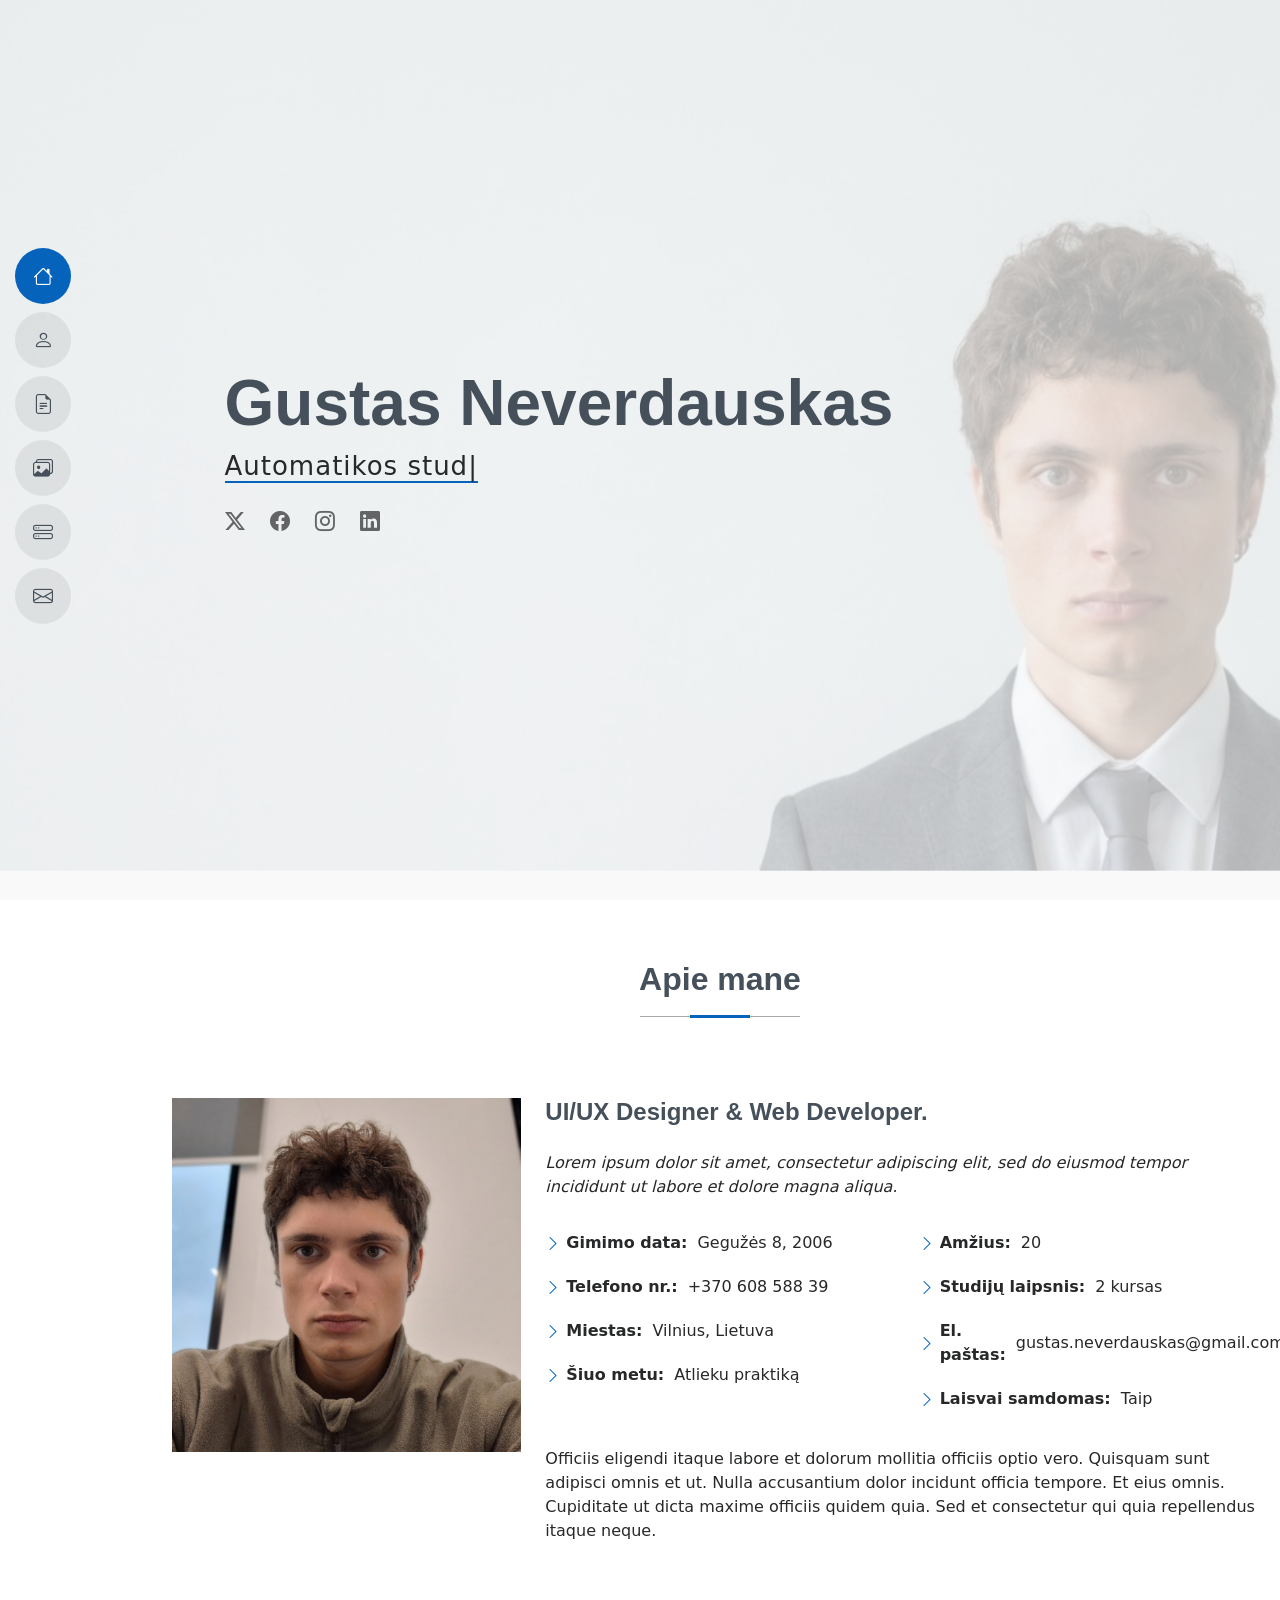
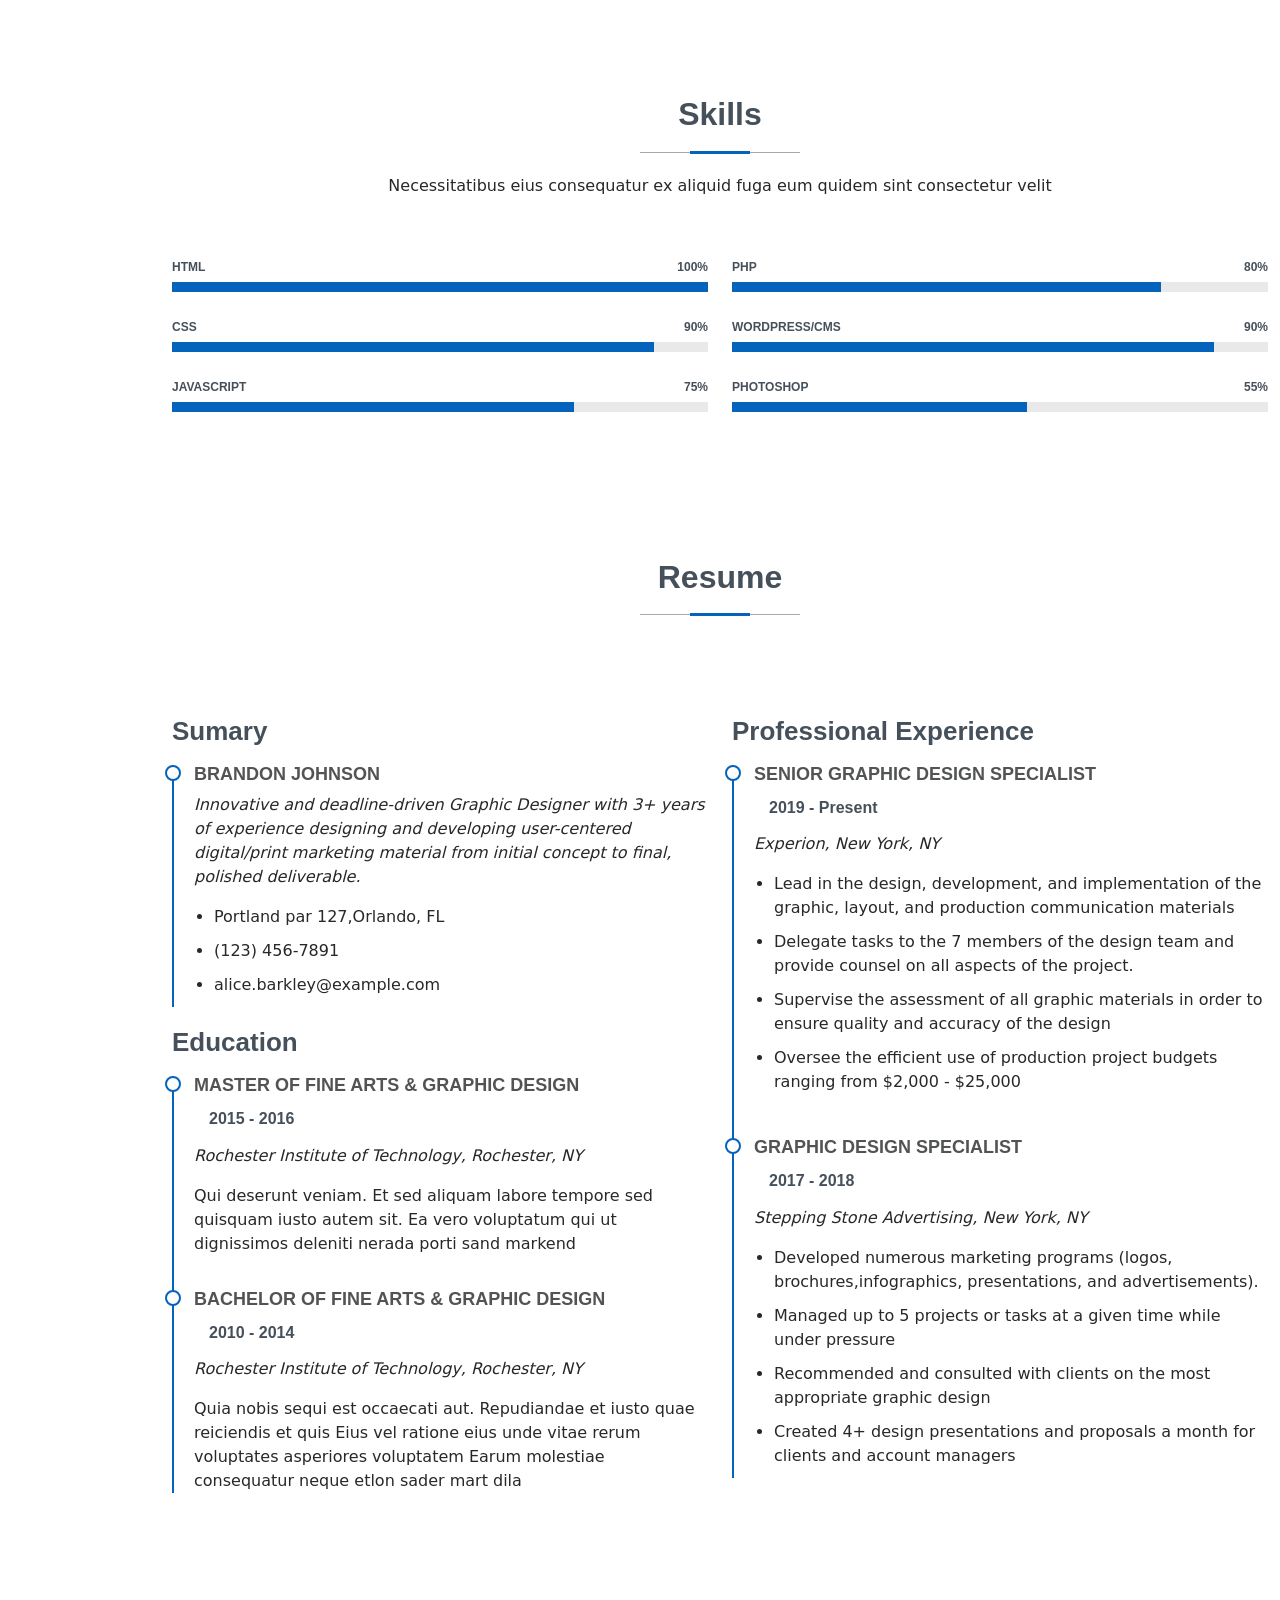
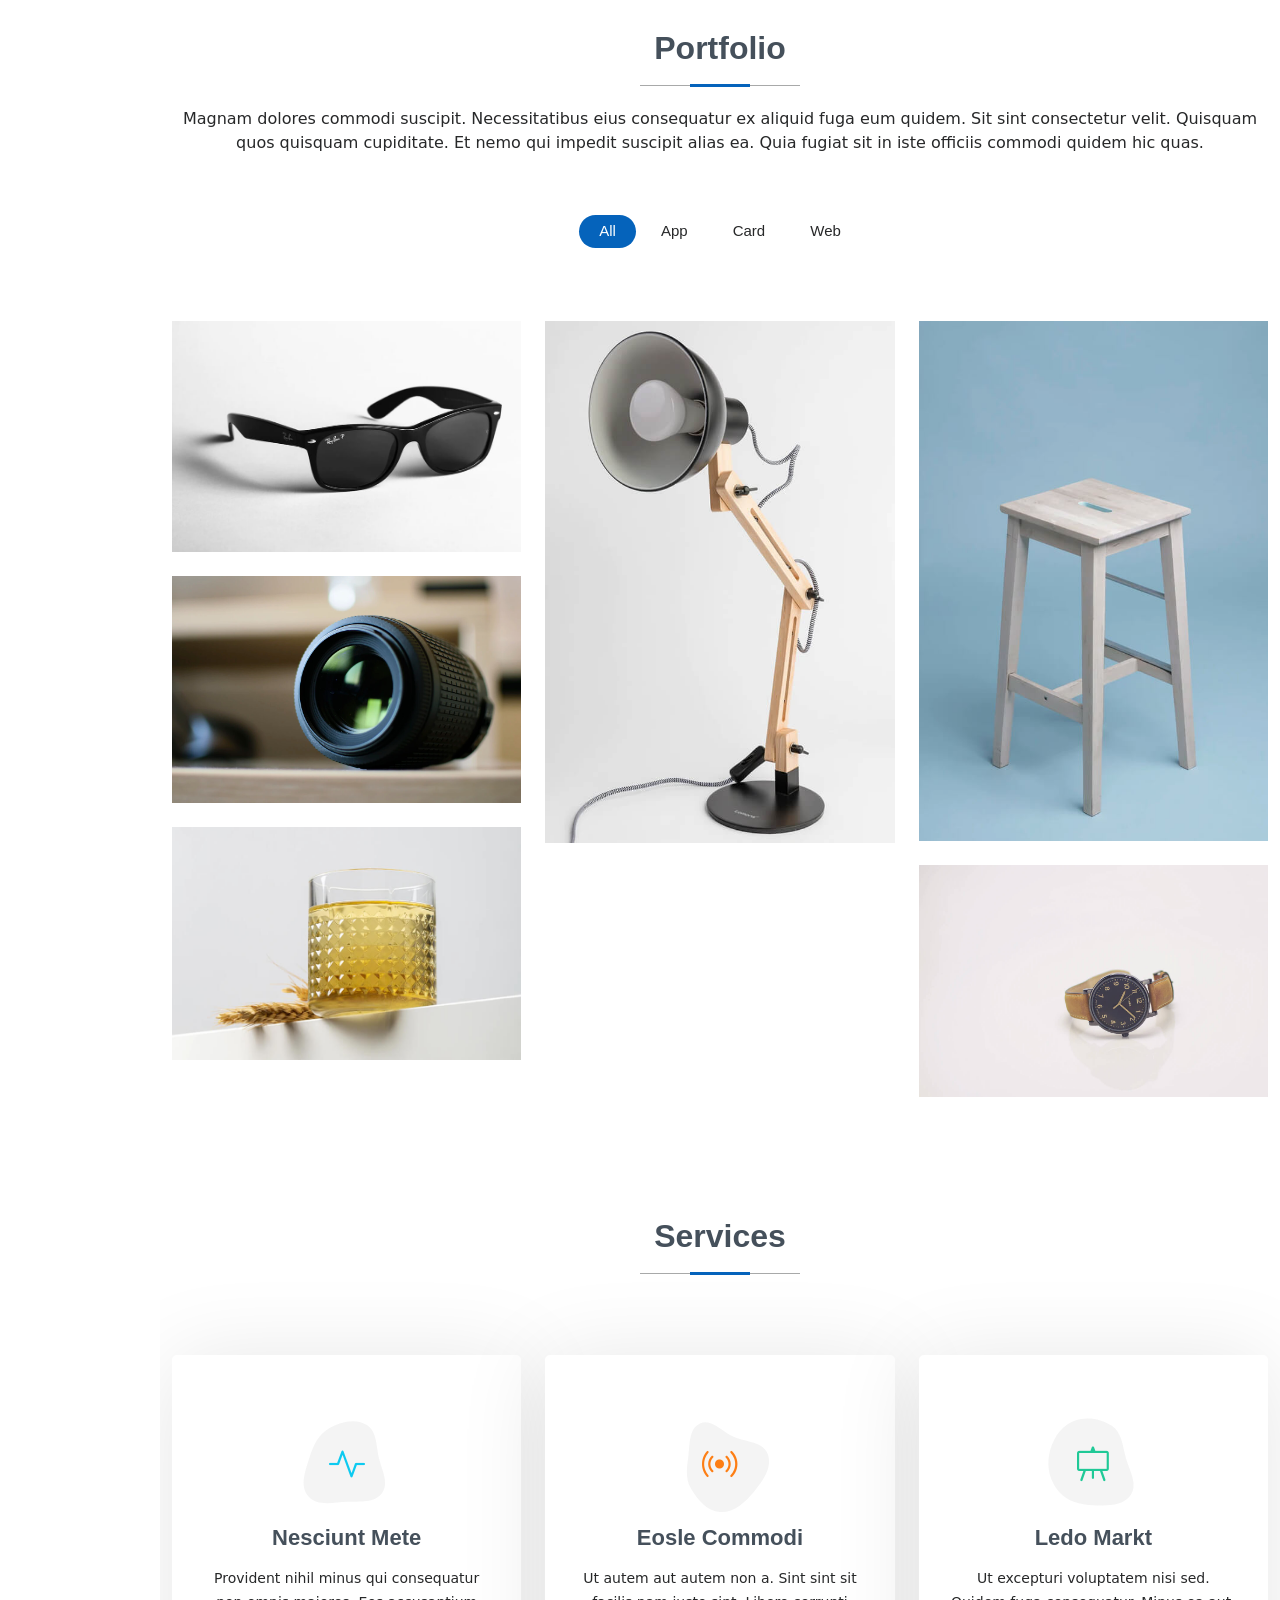
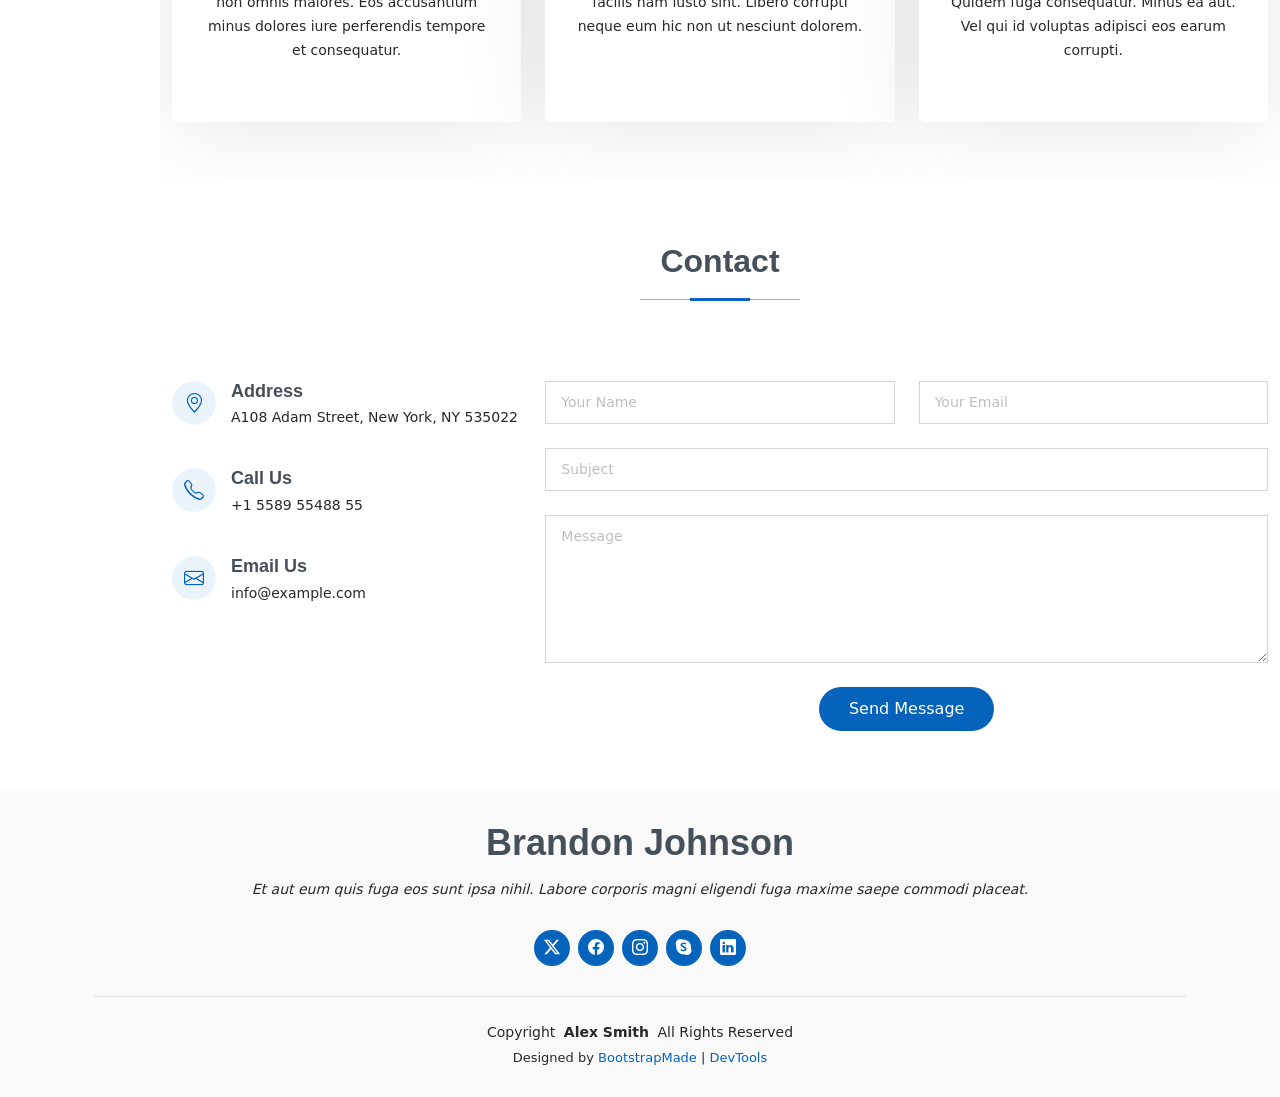
==== commit ea49fe27: "cv" ====
--- a/index.html
+++ b/index.html
@@ -44,12 +44,12 @@
 
     <nav id="navmenu" class="navmenu">
       <ul>
-        <li><a href="#hero" class="active"><i class="bi bi-house navicon"></i><span>Home</span></a></li>
-        <li><a href="#about"><i class="bi bi-person navicon"></i><span>About</span></a></li>
-        <li><a href="#resume"><i class="bi bi-file-earmark-text navicon"></i><span>Resume</span></a></li>
+        <li><a href="#hero" class="active"><i class="bi bi-house navicon"></i><span>Pagrindinis</span></a></li>
+        <li><a href="#about"><i class="bi bi-person navicon"></i><span>Apie mane</span></a></li>
+        <li><a href="#resume"><i class="bi bi-file-earmark-text navicon"></i><span>Patirtis</span></a></li>
         <li><a href="#portfolio"><i class="bi bi-images navicon"></i><span>Portfolio</span></a></li>
-        <li><a href="#services"><i class="bi bi-hdd-stack navicon"></i><span>Services</span></a></li>
-        <li><a href="#contact"><i class="bi bi-envelope navicon"></i><span>Contact</span></a></li>
+        <li><a href="#services"><i class="bi bi-hdd-stack navicon"></i><span>Paslaugos</span></a></li>
+        <li><a href="#contact"><i class="bi bi-envelope navicon"></i><span>Kontaktai</span></a></li>
       </ul>
     </nav>
 
@@ -65,8 +65,8 @@
       <div class="container" data-aos="zoom-out">
         <div class="row justify-content-center">
           <div class="col-lg-9">
-            <h2>Brandon Johnson</h2>
-            <p>I'm <span class="typed" data-typed-items="Designer, Developer, Freelancer, Photographer">Designer</span><span class="typed-cursor typed-cursor--blink" aria-hidden="true"></span></p>
+            <h2>Gustas Neverdauskas</h2>
+            <p><span class="typed" data-typed-items="Automatikos studentas"></span><span class="typed-cursor typed-cursor--blink" aria-hidden="true"></span></p>
             <div class="social-links">
               <a href="#"><i class="bi bi-twitter-x"></i></a>
               <a href="#"><i class="bi bi-facebook"></i></a>
@@ -84,7 +84,7 @@
 
       <!-- Section Title -->
       <div class="container section-title" data-aos="fade-up">
-        <h2>About</h2>
+        <h2>Apie mane</h2>
       </div><!-- End Section Title -->
 
       <div class="container" data-aos="fade-up" data-aos-delay="100">
@@ -102,18 +102,18 @@
             <div class="row">
               <div class="col-lg-6">
                 <ul>
-                  <li><i class="bi bi-chevron-right"></i> <strong>Birthday:</strong> <span>1 May 1995</span></li>
-                  <li><i class="bi bi-chevron-right"></i> <strong>Website:</strong> <span>www.example.com</span></li>
-                  <li><i class="bi bi-chevron-right"></i> <strong>Phone:</strong> <span>+123 456 7890</span></li>
-                  <li><i class="bi bi-chevron-right"></i> <strong>City:</strong> <span>New York, USA</span></li>
+                  <li><i class="bi bi-chevron-right"></i> <strong>Gimimo data:</strong> <span>Gegužės 8, 2006</span></li>
+                  <li><i class="bi bi-chevron-right"></i> <strong>Telefono nr.:</strong> <span>+370 608 588 39</span></li>
+                  <li><i class="bi bi-chevron-right"></i> <strong>Miestas:</strong> <span>Vilnius, Lietuva</span></li>
+                  <li><i class="bi bi-chevron-right"></i> <strong>Šiuo metu:</strong> <span>Atlieku praktiką</span></li>
                 </ul>
               </div>
               <div class="col-lg-6">
                 <ul>
-                  <li><i class="bi bi-chevron-right"></i> <strong>Age:</strong> <span>30</span></li>
-                  <li><i class="bi bi-chevron-right"></i> <strong>Degree:</strong> <span>Master</span></li>
-                  <li><i class="bi bi-chevron-right"></i> <strong>Email:</strong> <span>email@example.com</span></li>
-                  <li><i class="bi bi-chevron-right"></i> <strong>Freelance:</strong> <span>Available</span></li>
+                  <li><i class="bi bi-chevron-right"></i> <strong>Amžius:</strong> <span>20</span></li>
+                  <li><i class="bi bi-chevron-right"></i> <strong>Studijų laipsnis:</strong> <span>2 kursas</span></li>
+                  <li><i class="bi bi-chevron-right"></i> <strong>El. paštas:</strong> <span>gustas.neverdauskas@gmail.com</span></li>
+                  <li><i class="bi bi-chevron-right"></i> <strong>Laisvai samdomas:</strong> <span>Taip</span></li>
                 </ul>
               </div>
             </div>
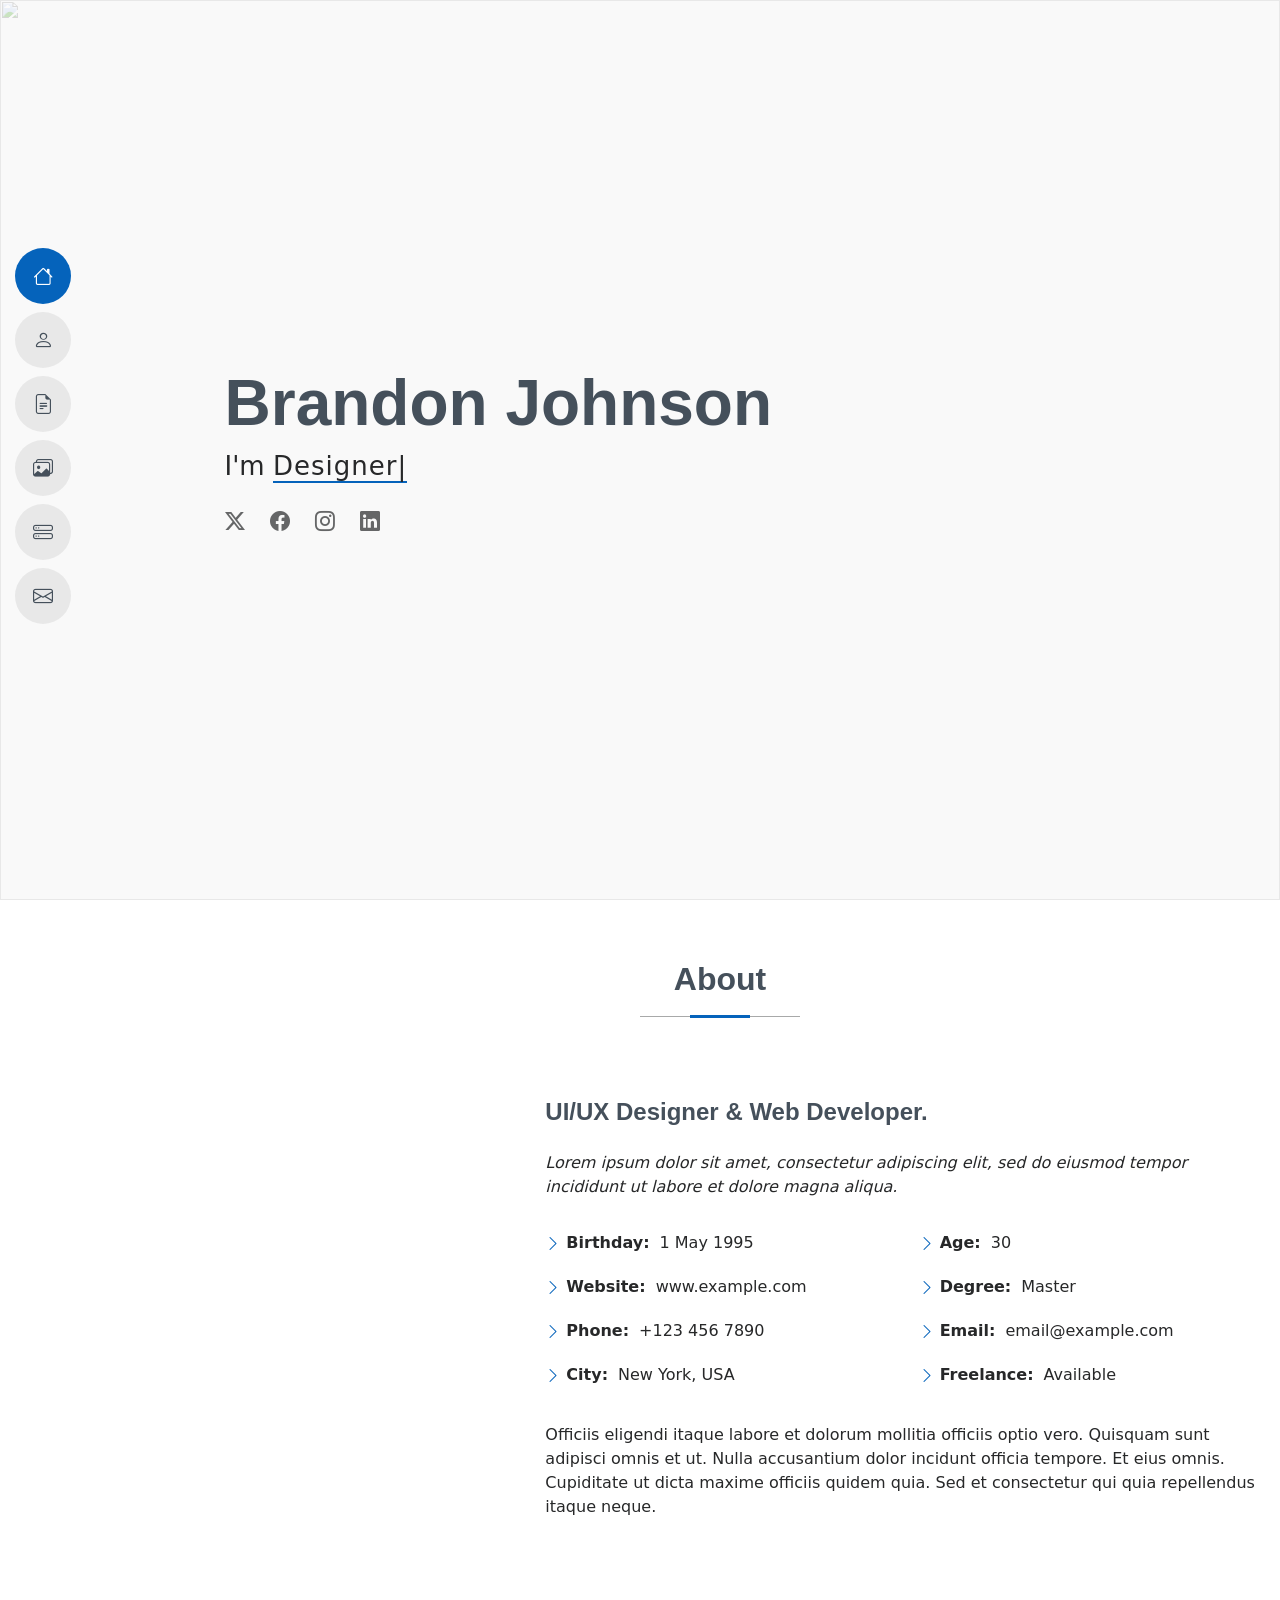
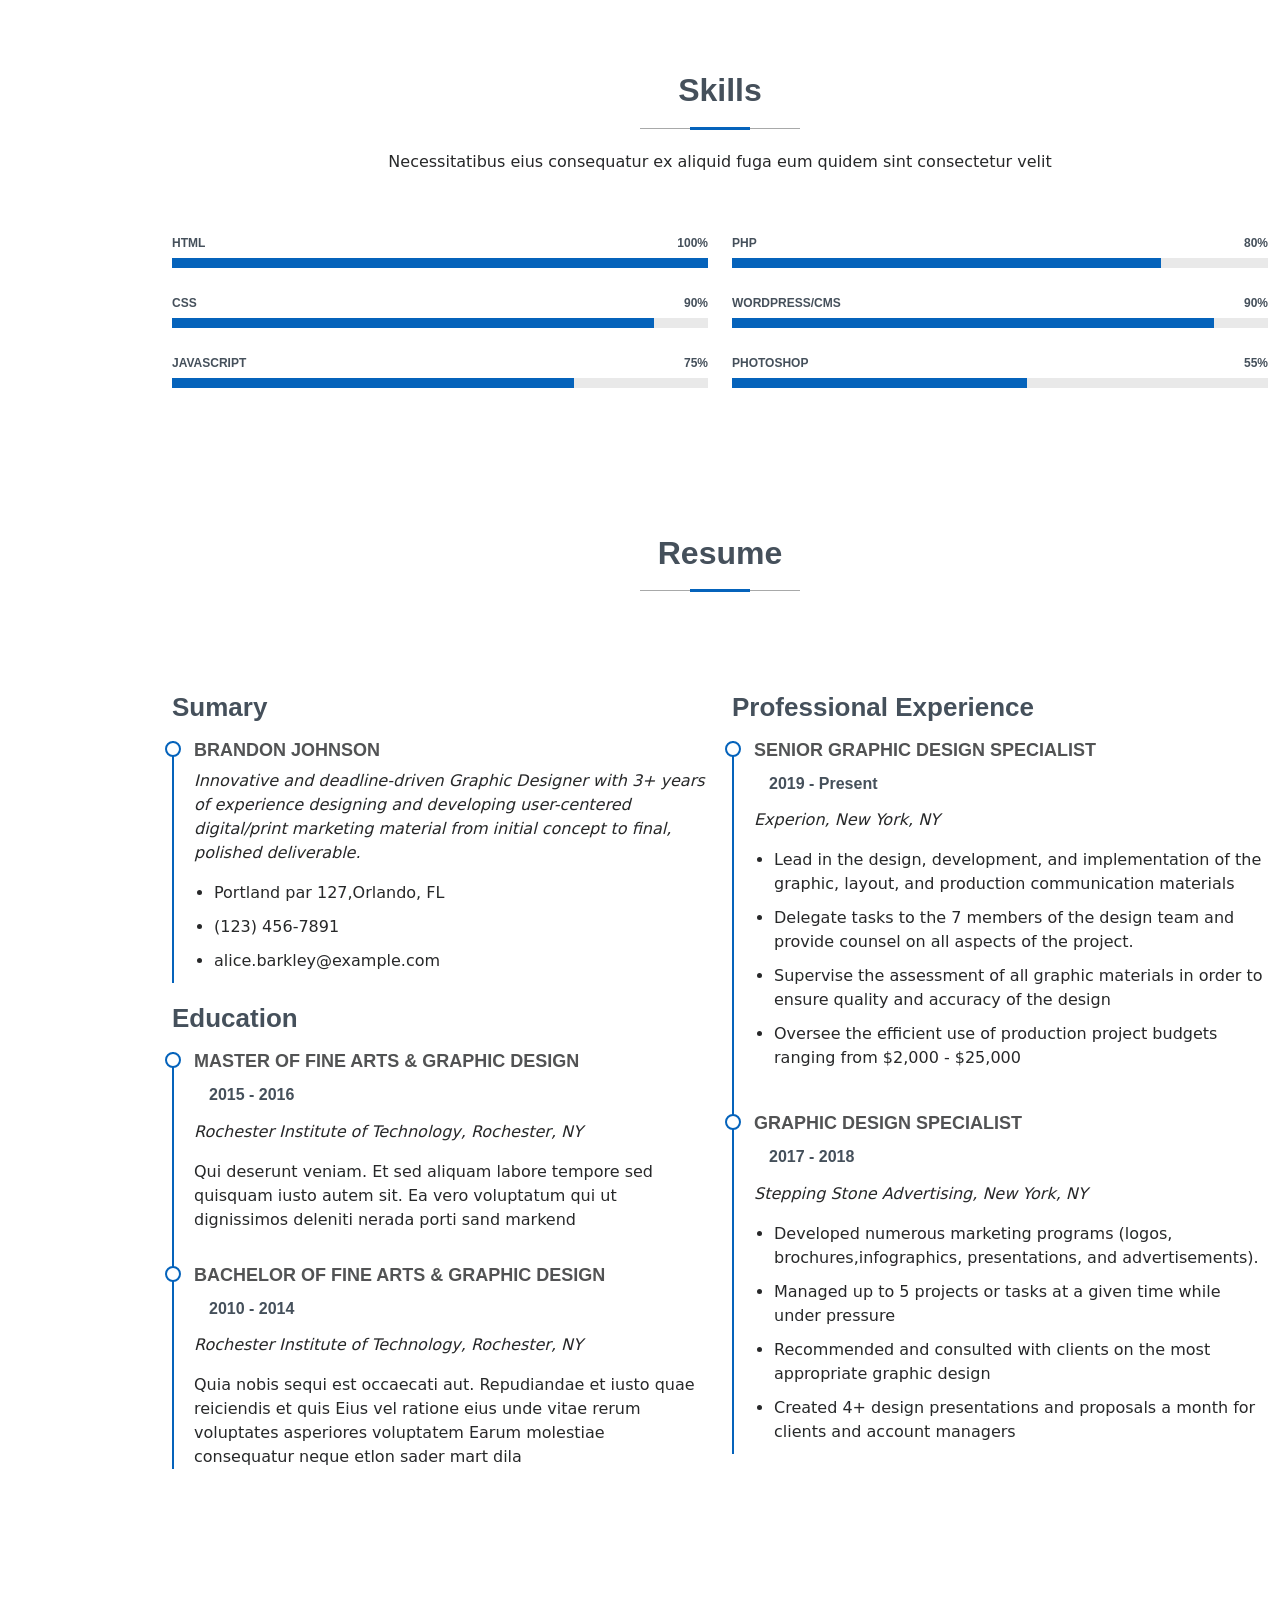
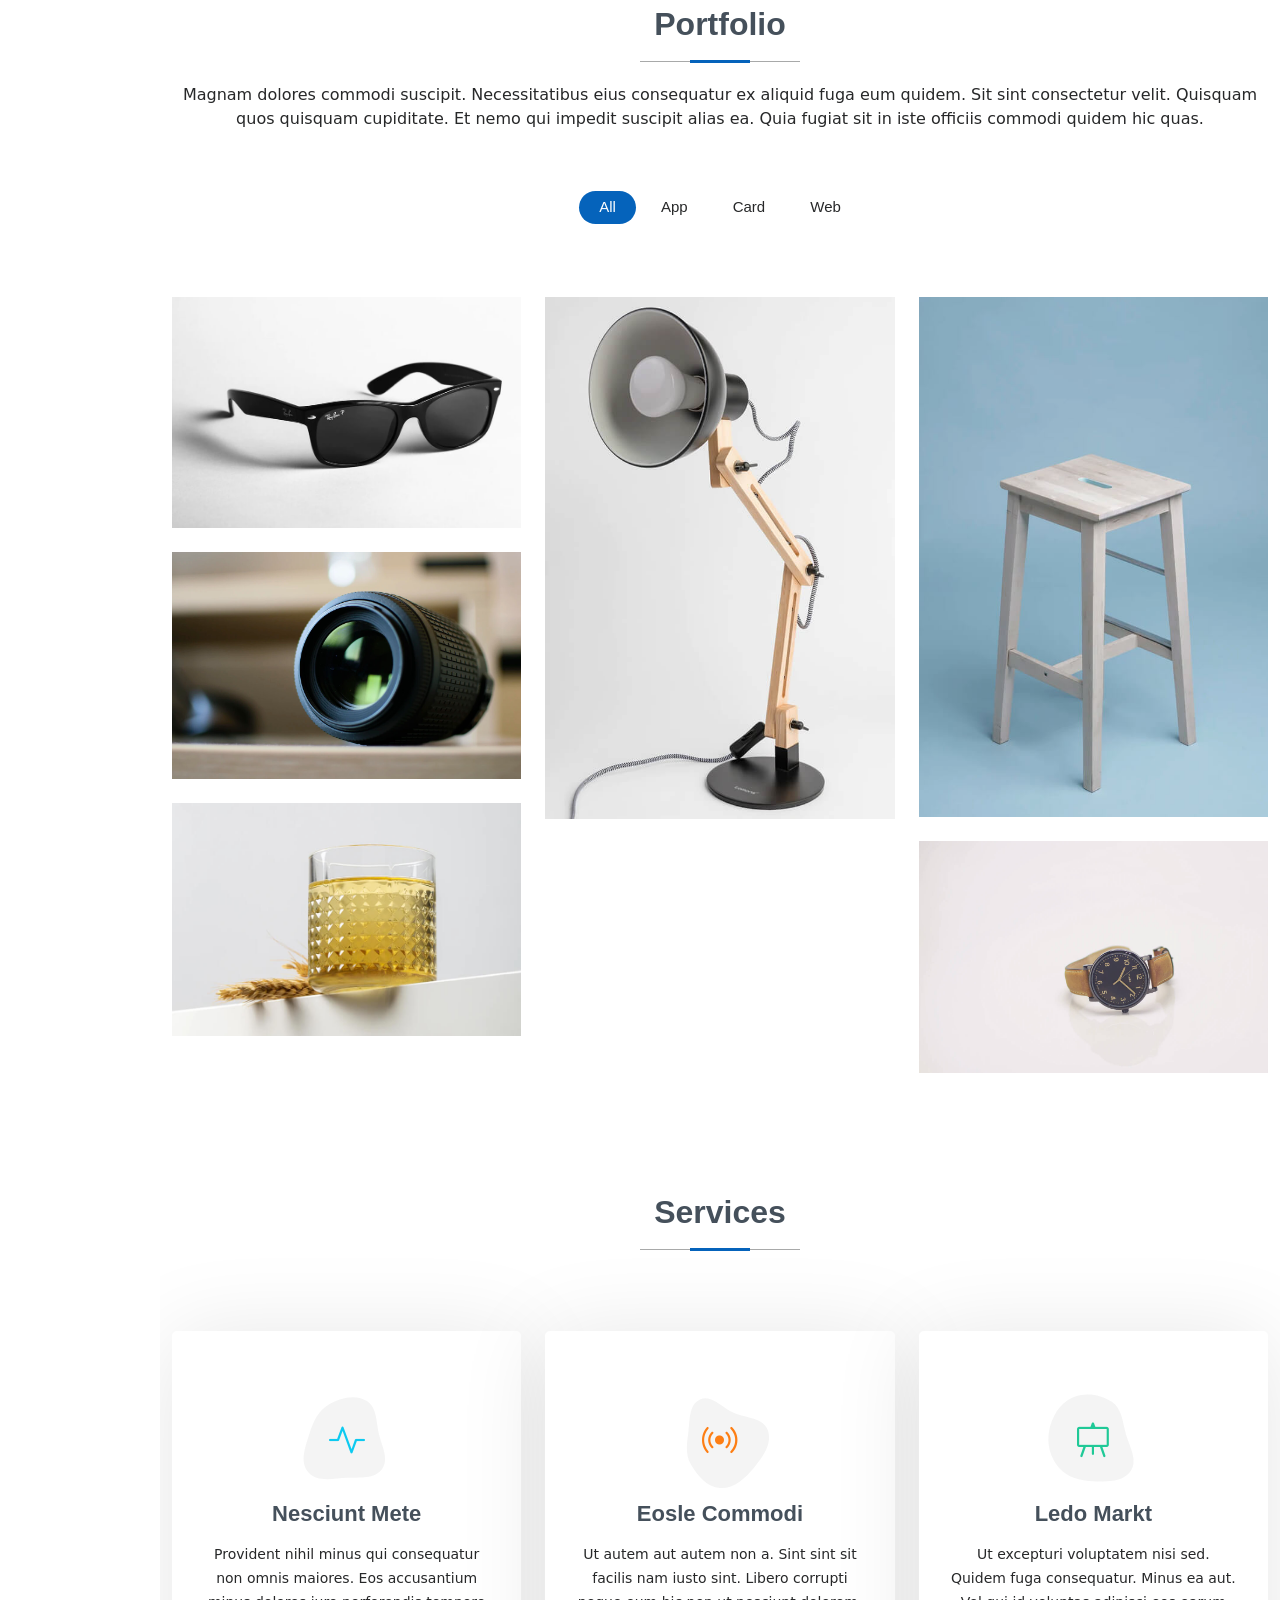
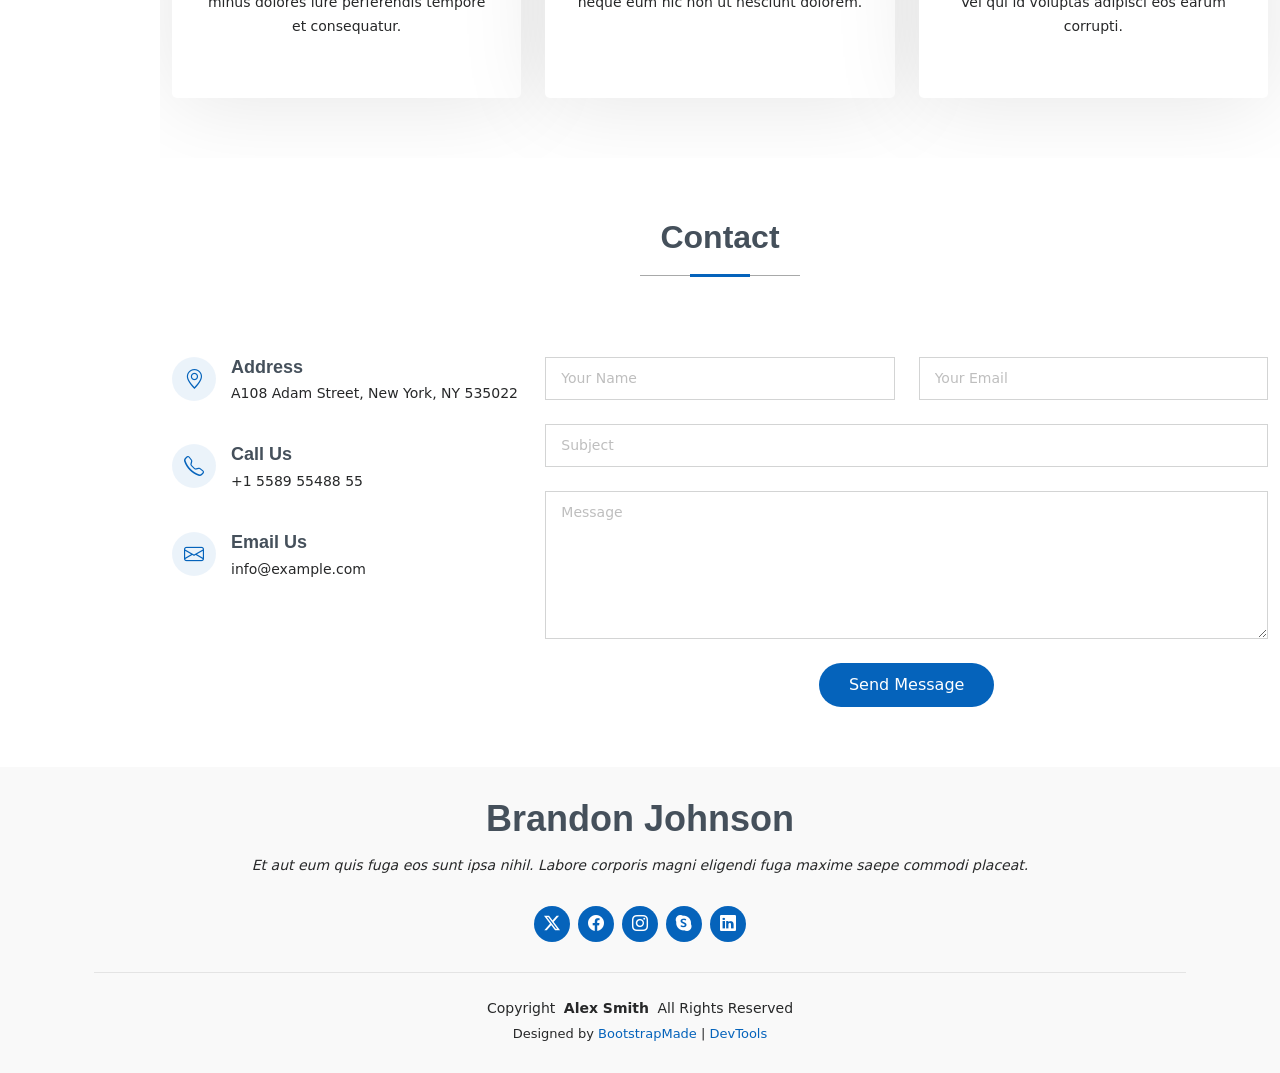
==== commit 41221abc: "1" ====
--- a/index.html
+++ b/index.html
@@ -44,12 +44,12 @@
 
     <nav id="navmenu" class="navmenu">
       <ul>
-        <li><a href="#hero" class="active"><i class="bi bi-house navicon"></i><span>Pagrindinis</span></a></li>
-        <li><a href="#about"><i class="bi bi-person navicon"></i><span>Apie mane</span></a></li>
-        <li><a href="#resume"><i class="bi bi-file-earmark-text navicon"></i><span>Patirtis</span></a></li>
+        <li><a href="#hero" class="active"><i class="bi bi-house navicon"></i><span>Home</span></a></li>
+        <li><a href="#about"><i class="bi bi-person navicon"></i><span>About</span></a></li>
+        <li><a href="#resume"><i class="bi bi-file-earmark-text navicon"></i><span>Resume</span></a></li>
         <li><a href="#portfolio"><i class="bi bi-images navicon"></i><span>Portfolio</span></a></li>
-        <li><a href="#services"><i class="bi bi-hdd-stack navicon"></i><span>Paslaugos</span></a></li>
-        <li><a href="#contact"><i class="bi bi-envelope navicon"></i><span>Kontaktai</span></a></li>
+        <li><a href="#services"><i class="bi bi-hdd-stack navicon"></i><span>Services</span></a></li>
+        <li><a href="#contact"><i class="bi bi-envelope navicon"></i><span>Contact</span></a></li>
       </ul>
     </nav>
 
@@ -65,8 +65,8 @@
       <div class="container" data-aos="zoom-out">
         <div class="row justify-content-center">
           <div class="col-lg-9">
-            <h2>Gustas Neverdauskas</h2>
-            <p><span class="typed" data-typed-items="Automatikos studentas"></span><span class="typed-cursor typed-cursor--blink" aria-hidden="true"></span></p>
+            <h2>Brandon Johnson</h2>
+            <p>I'm <span class="typed" data-typed-items="Designer, Developer, Freelancer, Photographer">Designer</span><span class="typed-cursor typed-cursor--blink" aria-hidden="true"></span></p>
             <div class="social-links">
               <a href="#"><i class="bi bi-twitter-x"></i></a>
               <a href="#"><i class="bi bi-facebook"></i></a>
@@ -84,7 +84,7 @@
 
       <!-- Section Title -->
       <div class="container section-title" data-aos="fade-up">
-        <h2>Apie mane</h2>
+        <h2>About</h2>
       </div><!-- End Section Title -->
 
       <div class="container" data-aos="fade-up" data-aos-delay="100">
@@ -102,18 +102,18 @@
             <div class="row">
               <div class="col-lg-6">
                 <ul>
-                  <li><i class="bi bi-chevron-right"></i> <strong>Gimimo data:</strong> <span>Gegužės 8, 2006</span></li>
-                  <li><i class="bi bi-chevron-right"></i> <strong>Telefono nr.:</strong> <span>+370 608 588 39</span></li>
-                  <li><i class="bi bi-chevron-right"></i> <strong>Miestas:</strong> <span>Vilnius, Lietuva</span></li>
-                  <li><i class="bi bi-chevron-right"></i> <strong>Šiuo metu:</strong> <span>Atlieku praktiką</span></li>
+                  <li><i class="bi bi-chevron-right"></i> <strong>Birthday:</strong> <span>1 May 1995</span></li>
+                  <li><i class="bi bi-chevron-right"></i> <strong>Website:</strong> <span>www.example.com</span></li>
+                  <li><i class="bi bi-chevron-right"></i> <strong>Phone:</strong> <span>+123 456 7890</span></li>
+                  <li><i class="bi bi-chevron-right"></i> <strong>City:</strong> <span>New York, USA</span></li>
                 </ul>
               </div>
               <div class="col-lg-6">
                 <ul>
-                  <li><i class="bi bi-chevron-right"></i> <strong>Amžius:</strong> <span>20</span></li>
-                  <li><i class="bi bi-chevron-right"></i> <strong>Studijų laipsnis:</strong> <span>2 kursas</span></li>
-                  <li><i class="bi bi-chevron-right"></i> <strong>El. paštas:</strong> <span>gustas.neverdauskas@gmail.com</span></li>
-                  <li><i class="bi bi-chevron-right"></i> <strong>Laisvai samdomas:</strong> <span>Taip</span></li>
+                  <li><i class="bi bi-chevron-right"></i> <strong>Age:</strong> <span>30</span></li>
+                  <li><i class="bi bi-chevron-right"></i> <strong>Degree:</strong> <span>Master</span></li>
+                  <li><i class="bi bi-chevron-right"></i> <strong>Email:</strong> <span>email@example.com</span></li>
+                  <li><i class="bi bi-chevron-right"></i> <strong>Freelance:</strong> <span>Available</span></li>
                 </ul>
               </div>
             </div>
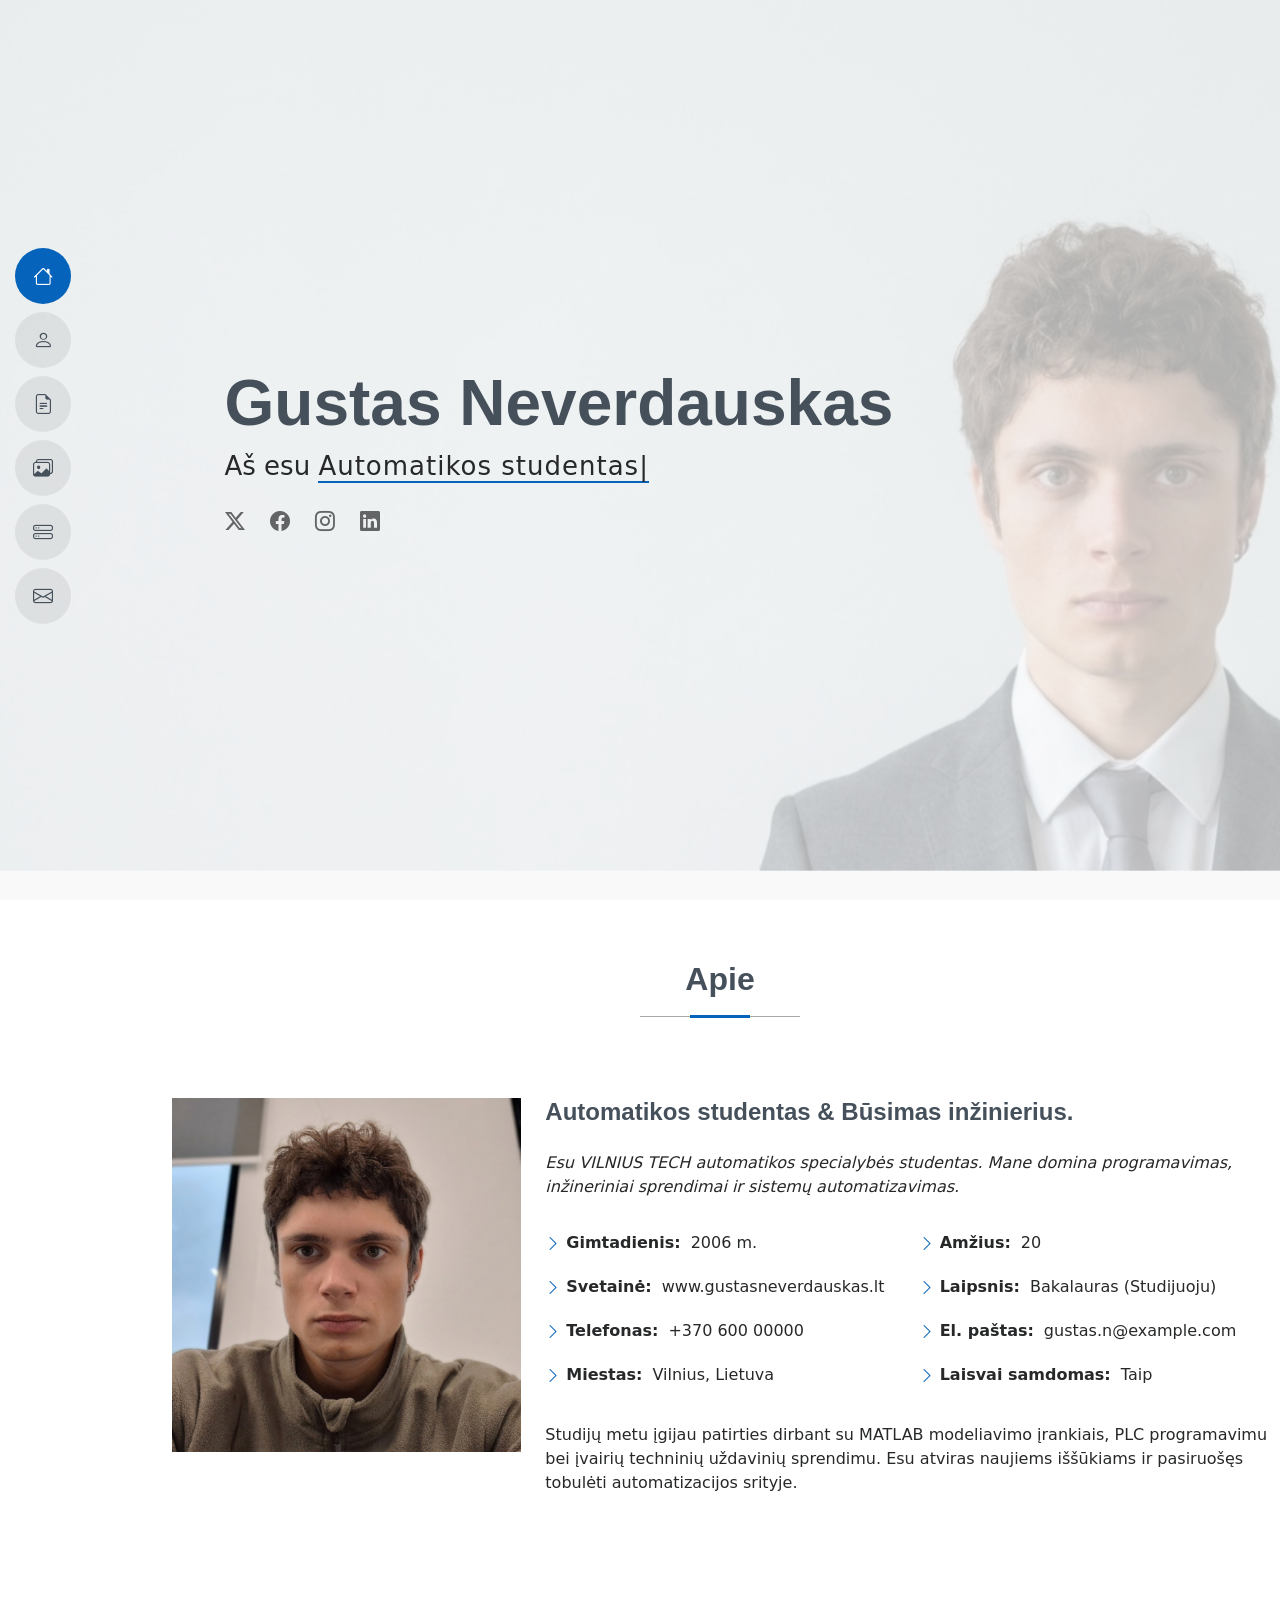
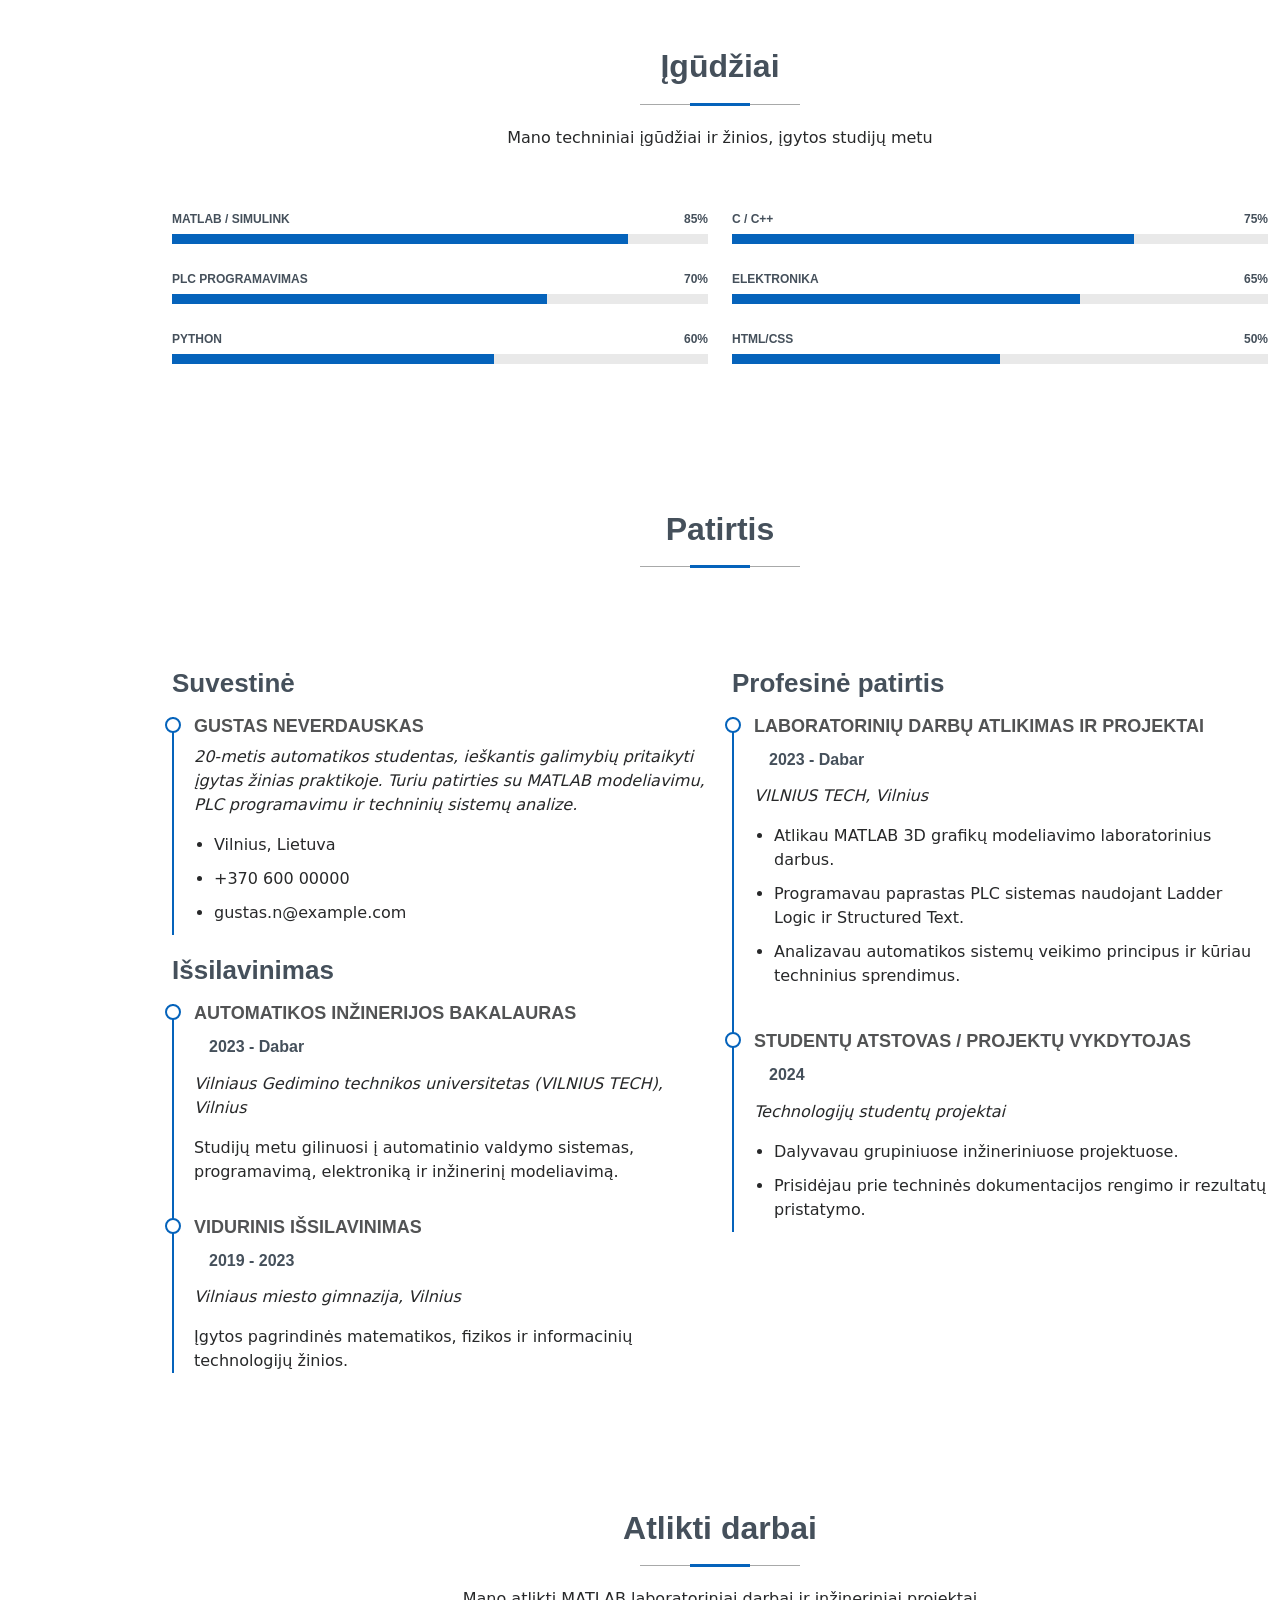
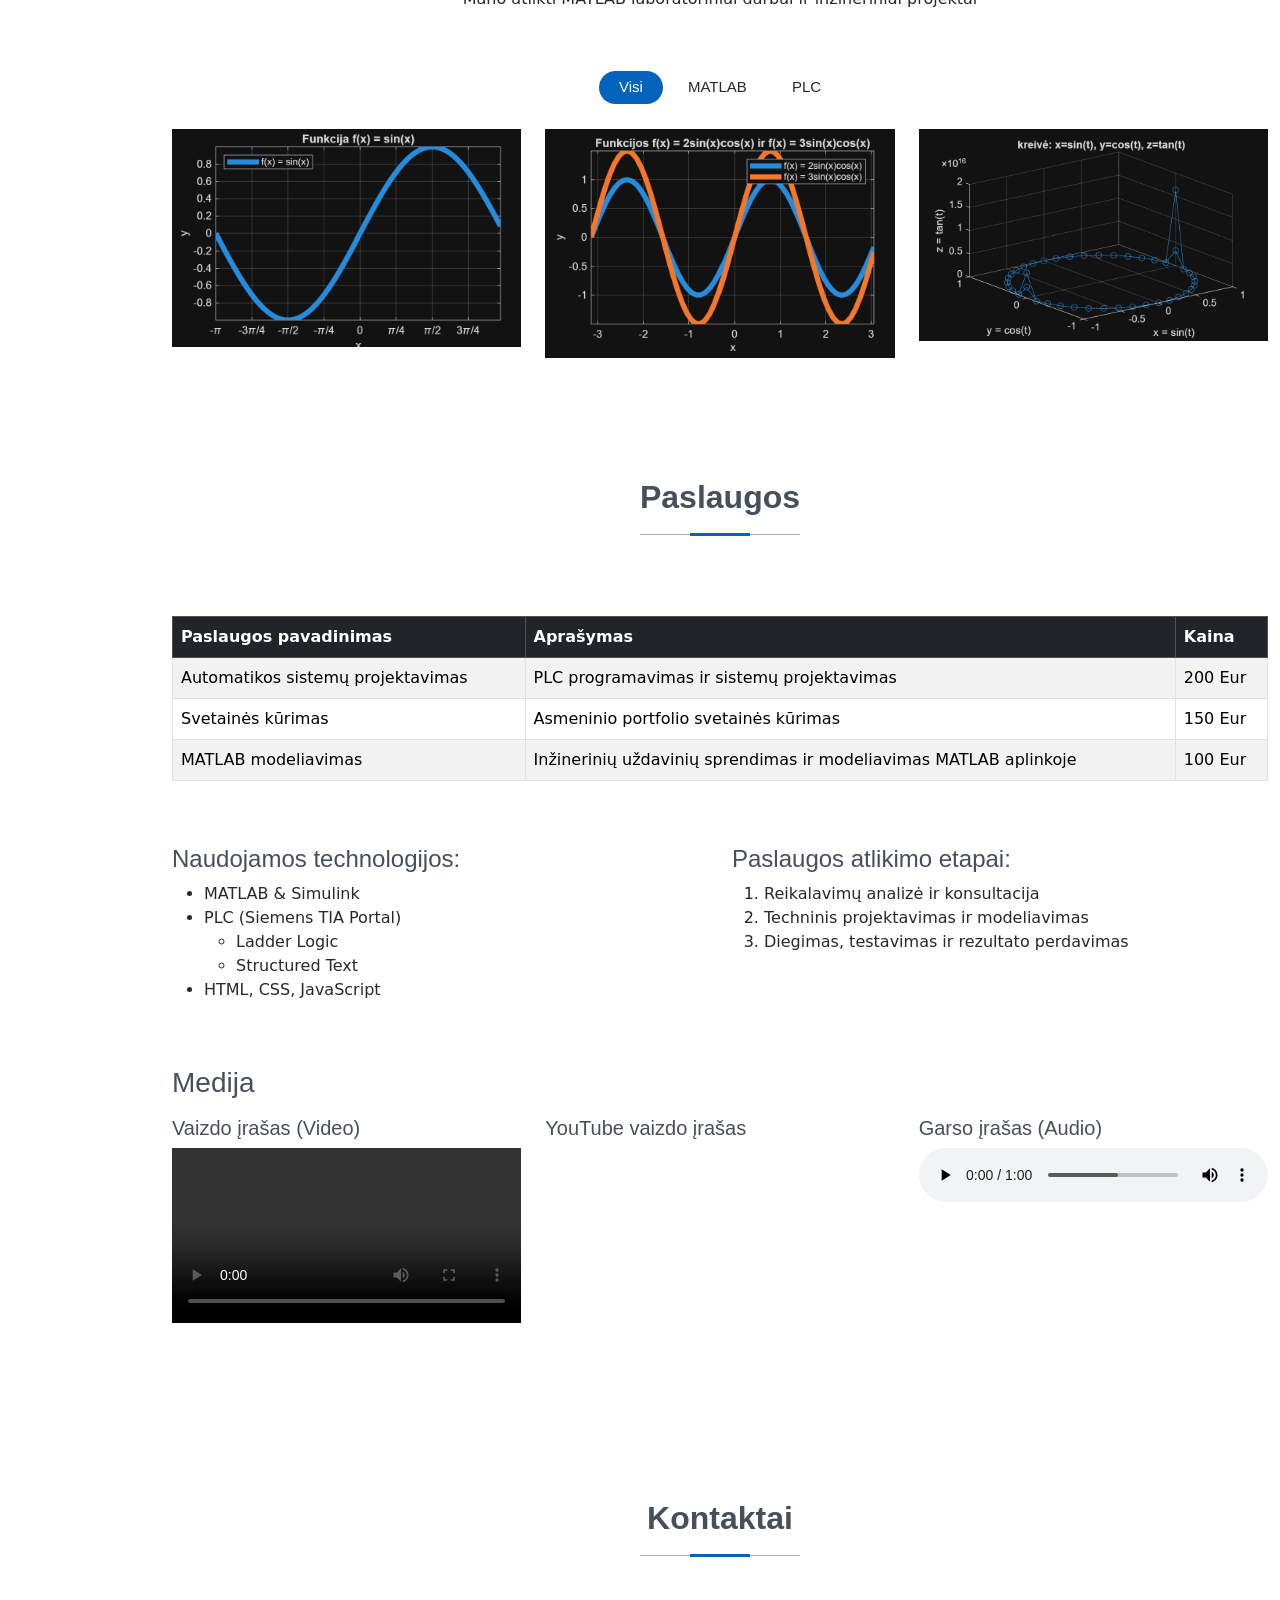
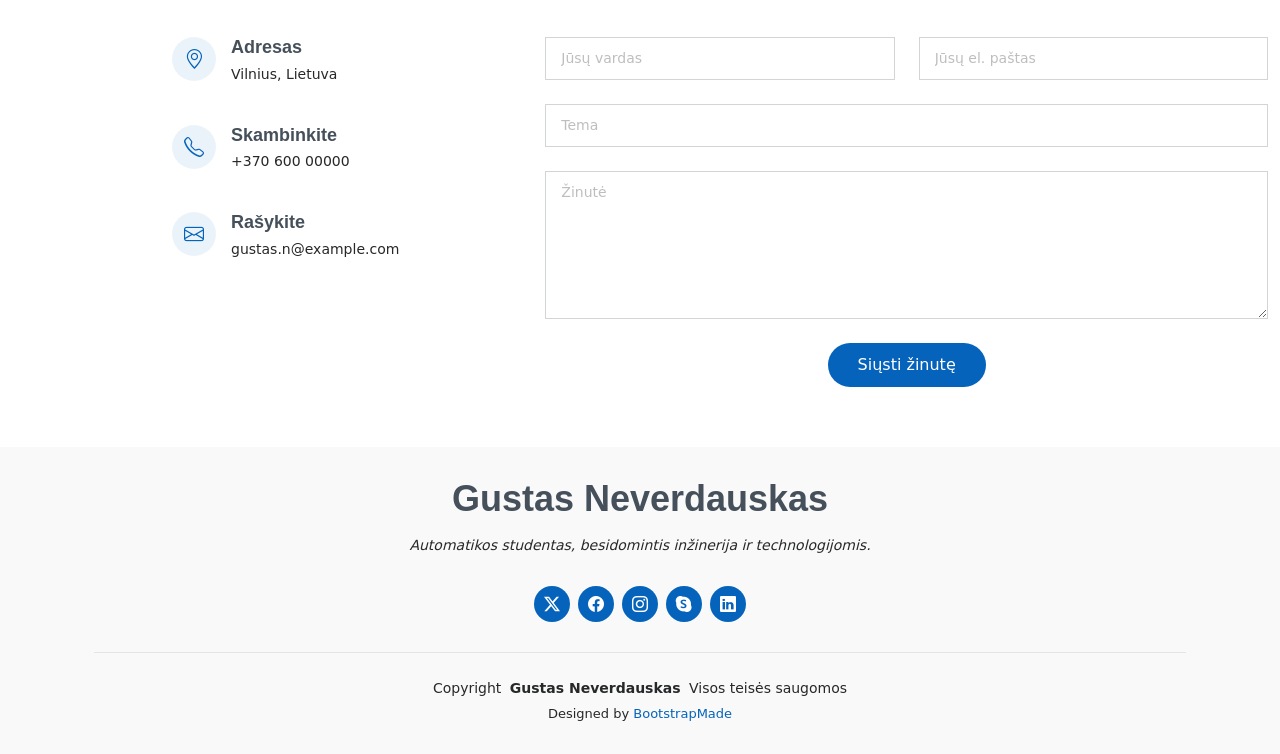
==== commit 73c06829: "done" ====
--- a/index.html
+++ b/index.html
@@ -1,14 +1,17 @@
 <!DOCTYPE html>
-<html lang="en">
+<html lang="lt">
 
 <head>
   <meta charset="utf-8">
   <meta content="width=device-width, initial-scale=1.0" name="viewport">
-  <title>Index - MyResume Bootstrap Template</title>
-  <meta content="" name="description">
-  <meta content="" name="keywords">
-
-  <!-- Favicons -->
+  
+  <!-- Atnaujinti meta duomenys -->
+  <title>Mano CV</title>
+  <meta name="description" content="Gustas Neverdauskas CV puslapis">
+  <meta name="author" content="Gustas Neverdauskas">
+  <meta content="automatika, cv, studentas, vilnius" name="keywords">
+
+  <!-- Favicons (Įsitikink, kad turi favicon.png paveiksliuką) -->
   <link href="assets/img/favicon.png" rel="icon">
   <link href="assets/img/apple-touch-icon.png" rel="apple-touch-icon">
 
@@ -26,14 +29,6 @@
 
   <!-- Main CSS File -->
   <link href="assets/css/main.css" rel="stylesheet">
-
-  <!-- =======================================================
-  * Template Name: MyResume
-  * Template URL: https://bootstrapmade.com/free-html-bootstrap-template-my-resume/
-  * Updated: Jun 29 2024 with Bootstrap v5.3.3
-  * Author: BootstrapMade.com
-  * License: https://bootstrapmade.com/license/
-  ======================================================== -->
 </head>
 
 <body class="index-page">
@@ -44,12 +39,12 @@
 
     <nav id="navmenu" class="navmenu">
       <ul>
-        <li><a href="#hero" class="active"><i class="bi bi-house navicon"></i><span>Home</span></a></li>
-        <li><a href="#about"><i class="bi bi-person navicon"></i><span>About</span></a></li>
-        <li><a href="#resume"><i class="bi bi-file-earmark-text navicon"></i><span>Resume</span></a></li>
-        <li><a href="#portfolio"><i class="bi bi-images navicon"></i><span>Portfolio</span></a></li>
-        <li><a href="#services"><i class="bi bi-hdd-stack navicon"></i><span>Services</span></a></li>
-        <li><a href="#contact"><i class="bi bi-envelope navicon"></i><span>Contact</span></a></li>
+        <li><a href="#hero" class="active"><i class="bi bi-house navicon"></i><span>Pagrindinis</span></a></li>
+        <li><a href="#about"><i class="bi bi-person navicon"></i><span>Apie</span></a></li>
+        <li><a href="#resume"><i class="bi bi-file-earmark-text navicon"></i><span>Patirtis</span></a></li>
+        <li><a href="#portfolio"><i class="bi bi-images navicon"></i><span>Atlikti darbai</span></a></li>
+        <li><a href="#services"><i class="bi bi-hdd-stack navicon"></i><span>Paslaugos</span></a></li>
+        <li><a href="#contact"><i class="bi bi-envelope navicon"></i><span>Kontaktai</span></a></li>
       </ul>
     </nav>
 
@@ -60,13 +55,13 @@
     <!-- Hero Section -->
     <section id="hero" class="hero section light-background">
 
-      <img src="assets/img/hero-bg.jpg" alt="">
+      <img src="assets/img/hero-bg.jpg" alt="Hero fono nuotrauka">
 
       <div class="container" data-aos="zoom-out">
         <div class="row justify-content-center">
           <div class="col-lg-9">
-            <h2>Brandon Johnson</h2>
-            <p>I'm <span class="typed" data-typed-items="Designer, Developer, Freelancer, Photographer">Designer</span><span class="typed-cursor typed-cursor--blink" aria-hidden="true"></span></p>
+            <h2>Gustas Neverdauskas</h2>
+            <p>Aš esu <span class="typed" data-typed-items="Automatikos studentas, Būsimas inžinierius, Programuotojas">Automatikos studentas</span><span class="typed-cursor typed-cursor--blink" aria-hidden="true"></span></p>
             <div class="social-links">
               <a href="#"><i class="bi bi-twitter-x"></i></a>
               <a href="#"><i class="bi bi-facebook"></i></a>
@@ -82,44 +77,41 @@
     <!-- About Section -->
     <section id="about" class="about section">
 
-      <!-- Section Title -->
       <div class="container section-title" data-aos="fade-up">
-        <h2>About</h2>
-      </div><!-- End Section Title -->
+        <h2>Apie</h2>
+      </div>
 
       <div class="container" data-aos="fade-up" data-aos-delay="100">
 
         <div class="row gy-4 justify-content-center">
           <div class="col-lg-4">
-            <img src="assets/img/profile-img.jpg" class="img-fluid" alt="">
+            <img src="assets/img/profile-img.jpg" class="img-fluid" alt="Gustas Neverdauskas profilio nuotrauka">
           </div>
           <div class="col-lg-8 content">
-            <h2>UI/UX Designer &amp; Web Developer.</h2>
+            <h2>Automatikos studentas &amp; Būsimas inžinierius.</h2>
             <p class="fst-italic py-3">
-              Lorem ipsum dolor sit amet, consectetur adipiscing elit, sed do eiusmod tempor incididunt ut labore et dolore
-              magna aliqua.
+              Esu VILNIUS TECH automatikos specialybės studentas. Mane domina programavimas, inžineriniai sprendimai ir sistemų automatizavimas.
             </p>
             <div class="row">
               <div class="col-lg-6">
                 <ul>
-                  <li><i class="bi bi-chevron-right"></i> <strong>Birthday:</strong> <span>1 May 1995</span></li>
-                  <li><i class="bi bi-chevron-right"></i> <strong>Website:</strong> <span>www.example.com</span></li>
-                  <li><i class="bi bi-chevron-right"></i> <strong>Phone:</strong> <span>+123 456 7890</span></li>
-                  <li><i class="bi bi-chevron-right"></i> <strong>City:</strong> <span>New York, USA</span></li>
+                  <li><i class="bi bi-chevron-right"></i> <strong>Gimtadienis:</strong> <span>2006 m.</span></li>
+                  <li><i class="bi bi-chevron-right"></i> <strong>Svetainė:</strong> <span>www.gustasneverdauskas.lt</span></li>
+                  <li><i class="bi bi-chevron-right"></i> <strong>Telefonas:</strong> <span>+370 600 00000</span></li>
+                  <li><i class="bi bi-chevron-right"></i> <strong>Miestas:</strong> <span>Vilnius, Lietuva</span></li>
                 </ul>
               </div>
               <div class="col-lg-6">
                 <ul>
-                  <li><i class="bi bi-chevron-right"></i> <strong>Age:</strong> <span>30</span></li>
-                  <li><i class="bi bi-chevron-right"></i> <strong>Degree:</strong> <span>Master</span></li>
-                  <li><i class="bi bi-chevron-right"></i> <strong>Email:</strong> <span>email@example.com</span></li>
-                  <li><i class="bi bi-chevron-right"></i> <strong>Freelance:</strong> <span>Available</span></li>
+                  <li><i class="bi bi-chevron-right"></i> <strong>Amžius:</strong> <span>20</span></li>
+                  <li><i class="bi bi-chevron-right"></i> <strong>Laipsnis:</strong> <span>Bakalauras (Studijuoju)</span></li>
+                  <li><i class="bi bi-chevron-right"></i> <strong>El. paštas:</strong> <span>gustas.n@example.com</span></li>
+                  <li><i class="bi bi-chevron-right"></i> <strong>Laisvai samdomas:</strong> <span>Taip</span></li>
                 </ul>
               </div>
             </div>
             <p class="py-3">
-              Officiis eligendi itaque labore et dolorum mollitia officiis optio vero. Quisquam sunt adipisci omnis et ut. Nulla accusantium dolor incidunt officia tempore. Et eius omnis.
-              Cupiditate ut dicta maxime officiis quidem quia. Sed et consectetur qui quia repellendus itaque neque.
+              Studijų metu įgijau patirties dirbant su MATLAB modeliavimo įrankiais, PLC programavimu bei įvairių techninių uždavinių sprendimu. Esu atviras naujiems iššūkiams ir pasiruošęs tobulėti automatizacijos srityje.
             </p>
           </div>
         </div>
@@ -131,11 +123,10 @@
     <!-- Skills Section -->
     <section id="skills" class="skills section">
 
-      <!-- Section Title -->
       <div class="container section-title" data-aos="fade-up">
-        <h2>Skills</h2>
-        <p>Necessitatibus eius consequatur ex aliquid fuga eum quidem sint consectetur velit</p>
-      </div><!-- End Section Title -->
+        <h2>Įgūdžiai</h2>
+        <p>Mano techniniai įgūdžiai ir žinios, įgytos studijų metu</p>
+      </div>
 
       <div class="container" data-aos="fade-up" data-aos-delay="100">
 
@@ -144,50 +135,50 @@
           <div class="col-lg-6">
 
             <div class="progress">
-              <span class="skill"><span>HTML</span> <i class="val">100%</i></span>
+              <span class="skill"><span>MATLAB / Simulink</span> <i class="val">85%</i></span>
               <div class="progress-bar-wrap">
-                <div class="progress-bar" role="progressbar" aria-valuenow="100" aria-valuemin="0" aria-valuemax="100"></div>
-              </div>
-            </div><!-- End Skills Item -->
+                <div class="progress-bar" role="progressbar" aria-valuenow="85" aria-valuemin="0" aria-valuemax="100"></div>
+              </div>
+            </div>
 
             <div class="progress">
-              <span class="skill"><span>CSS</span> <i class="val">90%</i></span>
+              <span class="skill"><span>PLC programavimas</span> <i class="val">70%</i></span>
               <div class="progress-bar-wrap">
-                <div class="progress-bar" role="progressbar" aria-valuenow="90" aria-valuemin="0" aria-valuemax="100"></div>
-              </div>
-            </div><!-- End Skills Item -->
+                <div class="progress-bar" role="progressbar" aria-valuenow="70" aria-valuemin="0" aria-valuemax="100"></div>
+              </div>
+            </div>
 
             <div class="progress">
-              <span class="skill"><span>JavaScript</span> <i class="val">75%</i></span>
+              <span class="skill"><span>Python</span> <i class="val">60%</i></span>
+              <div class="progress-bar-wrap">
+                <div class="progress-bar" role="progressbar" aria-valuenow="60" aria-valuemin="0" aria-valuemax="100"></div>
+              </div>
+            </div>
+
+          </div>
+
+          <div class="col-lg-6">
+
+            <div class="progress">
+              <span class="skill"><span>C / C++</span> <i class="val">75%</i></span>
               <div class="progress-bar-wrap">
                 <div class="progress-bar" role="progressbar" aria-valuenow="75" aria-valuemin="0" aria-valuemax="100"></div>
               </div>
-            </div><!-- End Skills Item -->
-
-          </div>
-
-          <div class="col-lg-6">
+            </div>
 
             <div class="progress">
-              <span class="skill"><span>PHP</span> <i class="val">80%</i></span>
+              <span class="skill"><span>Elektronika</span> <i class="val">65%</i></span>
               <div class="progress-bar-wrap">
-                <div class="progress-bar" role="progressbar" aria-valuenow="80" aria-valuemin="0" aria-valuemax="100"></div>
-              </div>
-            </div><!-- End Skills Item -->
+                <div class="progress-bar" role="progressbar" aria-valuenow="65" aria-valuemin="0" aria-valuemax="100"></div>
+              </div>
+            </div>
 
             <div class="progress">
-              <span class="skill"><span>WordPress/CMS</span> <i class="val">90%</i></span>
+              <span class="skill"><span>HTML/CSS</span> <i class="val">50%</i></span>
               <div class="progress-bar-wrap">
-                <div class="progress-bar" role="progressbar" aria-valuenow="90" aria-valuemin="0" aria-valuemax="100"></div>
-              </div>
-            </div><!-- End Skills Item -->
-
-            <div class="progress">
-              <span class="skill"><span>Photoshop</span> <i class="val">55%</i></span>
-              <div class="progress-bar-wrap">
-                <div class="progress-bar" role="progressbar" aria-valuenow="55" aria-valuemin="0" aria-valuemax="100"></div>
-              </div>
-            </div><!-- End Skills Item -->
+                <div class="progress-bar" role="progressbar" aria-valuenow="50" aria-valuemin="0" aria-valuemax="100"></div>
+              </div>
+            </div>
 
           </div>
 
@@ -200,70 +191,66 @@
     <!-- Resume Section -->
     <section id="resume" class="resume section">
 
-      <!-- Section Title -->
       <div class="container section-title" data-aos="fade-up">
-        <h2>Resume</h2>
-      </div><!-- End Section Title -->
+        <h2>Patirtis</h2>
+      </div>
 
       <div class="container">
 
         <div class="row">
 
           <div class="col-lg-6" data-aos="fade-up" data-aos-delay="100">
-            <h3 class="resume-title">Sumary</h3>
+            <h3 class="resume-title">Suvestinė</h3>
 
             <div class="resume-item pb-0">
-              <h4>Brandon Johnson</h4>
-              <p><em>Innovative and deadline-driven Graphic Designer with 3+ years of experience designing and developing user-centered digital/print marketing material from initial concept to final, polished deliverable.</em></p>
+              <h4>Gustas Neverdauskas</h4>
+              <p><em>20-metis automatikos studentas, ieškantis galimybių pritaikyti įgytas žinias praktikoje. Turiu patirties su MATLAB modeliavimu, PLC programavimu ir techninių sistemų analize.</em></p>
               <ul>
-                <li>Portland par 127,Orlando, FL</li>
-                <li>(123) 456-7891</li>
-                <li>alice.barkley@example.com</li>
+                <li>Vilnius, Lietuva</li>
+                <li>+370 600 00000</li>
+                <li>gustas.n@example.com</li>
               </ul>
-            </div><!-- Edn Resume Item -->
-
-            <h3 class="resume-title">Education</h3>
+            </div>
+
+            <h3 class="resume-title">Išsilavinimas</h3>
             <div class="resume-item">
-              <h4>Master of Fine Arts &amp; Graphic Design</h4>
-              <h5>2015 - 2016</h5>
-              <p><em>Rochester Institute of Technology, Rochester, NY</em></p>
-              <p>Qui deserunt veniam. Et sed aliquam labore tempore sed quisquam iusto autem sit. Ea vero voluptatum qui ut dignissimos deleniti nerada porti sand markend</p>
-            </div><!-- Edn Resume Item -->
+              <h4>Automatikos inžinerijos bakalauras</h4>
+              <h5>2023 - Dabar</h5>
+              <p><em>Vilniaus Gedimino technikos universitetas (VILNIUS TECH), Vilnius</em></p>
+              <p>Studijų metu gilinuosi į automatinio valdymo sistemas, programavimą, elektroniką ir inžinerinį modeliavimą.</p>
+            </div>
 
             <div class="resume-item">
-              <h4>Bachelor of Fine Arts &amp; Graphic Design</h4>
-              <h5>2010 - 2014</h5>
-              <p><em>Rochester Institute of Technology, Rochester, NY</em></p>
-              <p>Quia nobis sequi est occaecati aut. Repudiandae et iusto quae reiciendis et quis Eius vel ratione eius unde vitae rerum voluptates asperiores voluptatem Earum molestiae consequatur neque etlon sader mart dila</p>
-            </div><!-- Edn Resume Item -->
+              <h4>Vidurinis išsilavinimas</h4>
+              <h5>2019 - 2023</h5>
+              <p><em>Vilniaus miesto gimnazija, Vilnius</em></p>
+              <p>Įgytos pagrindinės matematikos, fizikos ir informacinių technologijų žinios.</p>
+            </div>
 
           </div>
 
           <div class="col-lg-6" data-aos="fade-up" data-aos-delay="200">
-            <h3 class="resume-title">Professional Experience</h3>
+            <h3 class="resume-title">Profesinė patirtis</h3>
             <div class="resume-item">
-              <h4>Senior graphic design specialist</h4>
-              <h5>2019 - Present</h5>
-              <p><em>Experion, New York, NY </em></p>
+              <h4>Laboratorinių darbų atlikimas ir projektai</h4>
+              <h5>2023 - Dabar</h5>
+              <p><em>VILNIUS TECH, Vilnius</em></p>
               <ul>
-                <li>Lead in the design, development, and implementation of the graphic, layout, and production communication materials</li>
-                <li>Delegate tasks to the 7 members of the design team and provide counsel on all aspects of the project. </li>
-                <li>Supervise the assessment of all graphic materials in order to ensure quality and accuracy of the design</li>
-                <li>Oversee the efficient use of production project budgets ranging from $2,000 - $25,000</li>
+                <li>Atlikau MATLAB 3D grafikų modeliavimo laboratorinius darbus.</li>
+                <li>Programavau paprastas PLC sistemas naudojant Ladder Logic ir Structured Text.</li>
+                <li>Analizavau automatikos sistemų veikimo principus ir kūriau techninius sprendimus.</li>
               </ul>
-            </div><!-- Edn Resume Item -->
+            </div>
 
             <div class="resume-item">
-              <h4>Graphic design specialist</h4>
-              <h5>2017 - 2018</h5>
-              <p><em>Stepping Stone Advertising, New York, NY</em></p>
+              <h4>Studentų atstovas / Projektų vykdytojas</h4>
+              <h5>2024</h5>
+              <p><em>Technologijų studentų projektai</em></p>
               <ul>
-                <li>Developed numerous marketing programs (logos, brochures,infographics, presentations, and advertisements).</li>
-                <li>Managed up to 5 projects or tasks at a given time while under pressure</li>
-                <li>Recommended and consulted with clients on the most appropriate graphic design</li>
-                <li>Created 4+ design presentations and proposals a month for clients and account managers</li>
+                <li>Dalyvavau grupiniuose inžineriniuose projektuose.</li>
+                <li>Prisidėjau prie techninės dokumentacijos rengimo ir rezultatų pristatymo.</li>
               </ul>
-            </div><!-- Edn Resume Item -->
+            </div>
 
           </div>
 
@@ -276,116 +263,57 @@
     <!-- Portfolio Section -->
     <section id="portfolio" class="portfolio section">
 
-      <!-- Section Title -->
       <div class="container section-title" data-aos="fade-up">
-        <h2>Portfolio</h2>
-        <p>Magnam dolores commodi suscipit. Necessitatibus eius consequatur ex aliquid fuga eum quidem. Sit sint consectetur velit. Quisquam quos quisquam cupiditate. Et nemo qui impedit suscipit alias ea. Quia fugiat sit in iste officiis commodi quidem hic quas.</p>
-      </div><!-- End Section Title -->
+        <h2>Atlikti darbai</h2>
+        <p>Mano atlikti MATLAB laboratoriniai darbai ir inžineriniai projektai</p>
+      </div>
 
       <div class="container">
 
         <div class="isotope-layout" data-default-filter="*" data-layout="masonry" data-sort="original-order">
 
           <ul class="portfolio-filters isotope-filters" data-aos="fade-up" data-aos-delay="100">
-            <li data-filter="*" class="filter-active">All</li>
-            <li data-filter=".filter-app">App</li>
-            <li data-filter=".filter-product">Card</li>
-            <li data-filter=".filter-branding">Web</li>
-          </ul><!-- End Portfolio Filters -->
+            <li data-filter="*" class="filter-active">Visi</li>
+            <li data-filter=".filter-matlab">MATLAB</li>
+            <li data-filter=".filter-plc">PLC</li>
+          </ul>
 
           <div class="row gy-4 isotope-container" data-aos="fade-up" data-aos-delay="200">
 
-            <div class="col-lg-4 col-md-6 portfolio-item isotope-item filter-app">
-              <img src="assets/img/masonry-portfolio/masonry-portfolio-1.jpg" class="img-fluid" alt="">
+            <!-- Darbas 1 -->
+            <div class="col-lg-4 col-md-6 portfolio-item isotope-item filter-matlab">
+              <img src="assets/img/masonry-portfolio/masonry-portfolio-1.jpg" class="img-fluid" alt="MATLAB 3D grafikas 1">
               <div class="portfolio-info">
-                <h4>App 1</h4>
-                <p>Lorem ipsum, dolor sit</p>
-                <a href="assets/img/masonry-portfolio/masonry-portfolio-1.jpg" title="App 1" data-gallery="portfolio-gallery-app" class="glightbox preview-link"><i class="bi bi-zoom-in"></i></a>
-                <a href="" title="More Details" class="details-link"><i class="bi bi-link-45deg"></i></a>
-              </div>
-            </div><!-- End Portfolio Item -->
-
-            <div class="col-lg-4 col-md-6 portfolio-item isotope-item filter-product">
-              <img src="assets/img/masonry-portfolio/masonry-portfolio-2.jpg" class="img-fluid" alt="">
+                <h4>MATLAB 3D Grafikas (1)</h4>
+                <p>Laboratorinis darbas: Trimatės funkcijos vizualizavimas</p>
+                <a href="assets/img/masonry-portfolio/masonry-portfolio-1.jpg" title="MATLAB 3D Grafikas" data-gallery="portfolio-gallery-matlab" class="glightbox preview-link"><i class="bi bi-zoom-in"></i></a>
+                <a href="#" title="Daugiau informacijos" class="details-link"><i class="bi bi-link-45deg"></i></a>
+              </div>
+            </div>
+
+            <!-- Darbas 2 -->
+            <div class="col-lg-4 col-md-6 portfolio-item isotope-item filter-matlab">
+              <img src="assets/img/masonry-portfolio/masonry-portfolio-2.jpg" class="img-fluid" alt="MATLAB 3D grafikas 2">
               <div class="portfolio-info">
-                <h4>Product 1</h4>
-                <p>Lorem ipsum, dolor sit</p>
-                <a href="assets/img/masonry-portfolio/masonry-portfolio-2.jpg" title="Product 1" data-gallery="portfolio-gallery-product" class="glightbox preview-link"><i class="bi bi-zoom-in"></i></a>
-                <a href="" title="More Details" class="details-link"><i class="bi bi-link-45deg"></i></a>
-              </div>
-            </div><!-- End Portfolio Item -->
-
-            <div class="col-lg-4 col-md-6 portfolio-item isotope-item filter-branding">
-              <img src="assets/img/masonry-portfolio/masonry-portfolio-3.jpg" class="img-fluid" alt="">
+                <h4>MATLAB 3D Grafikas (2)</h4>
+                <p>Laboratorinis darbas: Paviršiaus modeliavimas</p>
+                <a href="assets/img/masonry-portfolio/masonry-portfolio-2.jpg" title="MATLAB 3D Grafikas 2" data-gallery="portfolio-gallery-matlab" class="glightbox preview-link"><i class="bi bi-zoom-in"></i></a>
+                <a href="#" title="Daugiau informacijos" class="details-link"><i class="bi bi-link-45deg"></i></a>
+              </div>
+            </div>
+
+            <!-- Darbas 3 -->
+            <div class="col-lg-4 col-md-6 portfolio-item isotope-item filter-matlab">
+              <img src="assets/img/masonry-portfolio/masonry-portfolio-3.jpg" class="img-fluid" alt="MATLAB 3D grafikas 3">
               <div class="portfolio-info">
-                <h4>Branding 1</h4>
-                <p>Lorem ipsum, dolor sit</p>
-                <a href="assets/img/masonry-portfolio/masonry-portfolio-3.jpg" title="Branding 1" data-gallery="portfolio-gallery-branding" class="glightbox preview-link"><i class="bi bi-zoom-in"></i></a>
-                <a href="" title="More Details" class="details-link"><i class="bi bi-link-45deg"></i></a>
-              </div>
-            </div><!-- End Portfolio Item -->
-
-            <div class="col-lg-4 col-md-6 portfolio-item isotope-item filter-app">
-              <img src="assets/img/masonry-portfolio/masonry-portfolio-4.jpg" class="img-fluid" alt="">
-              <div class="portfolio-info">
-                <h4>App 2</h4>
-                <p>Lorem ipsum, dolor sit</p>
-                <a href="assets/img/masonry-portfolio/masonry-portfolio-4.jpg" title="App 2" data-gallery="portfolio-gallery-app" class="glightbox preview-link"><i class="bi bi-zoom-in"></i></a>
-                <a href="" title="More Details" class="details-link"><i class="bi bi-link-45deg"></i></a>
-              </div>
-            </div><!-- End Portfolio Item -->
-
-            <div class="col-lg-4 col-md-6 portfolio-item isotope-item filter-product">
-              <img src="assets/img/masonry-portfolio/masonry-portfolio-5.jpg" class="img-fluid" alt="">
-              <div class="portfolio-info">
-                <h4>Product 2</h4>
-                <p>Lorem ipsum, dolor sit</p>
-                <a href="assets/img/masonry-portfolio/masonry-portfolio-5.jpg" title="Product 2" data-gallery="portfolio-gallery-product" class="glightbox preview-link"><i class="bi bi-zoom-in"></i></a>
-                <a href="" title="More Details" class="details-link"><i class="bi bi-link-45deg"></i></a>
-              </div>
-            </div><!-- End Portfolio Item -->
-
-            <div class="col-lg-4 col-md-6 portfolio-item isotope-item filter-branding">
-              <img src="assets/img/masonry-portfolio/masonry-portfolio-6.jpg" class="img-fluid" alt="">
-              <div class="portfolio-info">
-                <h4>Branding 2</h4>
-                <p>Lorem ipsum, dolor sit</p>
-                <a href="assets/img/masonry-portfolio/masonry-portfolio-6.jpg" title="Branding 2" data-gallery="portfolio-gallery-branding" class="glightbox preview-link"><i class="bi bi-zoom-in"></i></a>
-                <a href="" title="More Details" class="details-link"><i class="bi bi-link-45deg"></i></a>
-              </div>
-            </div><!-- End Portfolio Item -->
-
-            <div class="col-lg-4 col-md-6 portfolio-item isotope-item filter-app">
-              <img src="assets/img/masonry-portfolio/masonry-portfolio-7.jpg" class="img-fluid" alt="">
-              <div class="portfolio-info">
-                <h4>App 3</h4>
-                <p>Lorem ipsum, dolor sit</p>
-                <a href="assets/img/masonry-portfolio/masonry-portfolio-7.jpg" title="App 3" data-gallery="portfolio-gallery-app" class="glightbox preview-link"><i class="bi bi-zoom-in"></i></a>
-                <a href="" title="More Details" class="details-link"><i class="bi bi-link-45deg"></i></a>
-              </div>
-            </div><!-- End Portfolio Item -->
-
-            <div class="col-lg-4 col-md-6 portfolio-item isotope-item filter-product">
-              <img src="assets/img/masonry-portfolio/masonry-portfolio-8.jpg" class="img-fluid" alt="">
-              <div class="portfolio-info">
-                <h4>Product 3</h4>
-                <p>Lorem ipsum, dolor sit</p>
-                <a href="assets/img/masonry-portfolio/masonry-portfolio-8.jpg" title="Product 3" data-gallery="portfolio-gallery-product" class="glightbox preview-link"><i class="bi bi-zoom-in"></i></a>
-                <a href="" title="More Details" class="details-link"><i class="bi bi-link-45deg"></i></a>
-              </div>
-            </div><!-- End Portfolio Item -->
-
-            <div class="col-lg-4 col-md-6 portfolio-item isotope-item filter-branding">
-              <img src="assets/img/masonry-portfolio/masonry-portfolio-9.jpg" class="img-fluid" alt="">
-              <div class="portfolio-info">
-                <h4>Branding 3</h4>
-                <p>Lorem ipsum, dolor sit</p>
-                <a href="assets/img/masonry-portfolio/masonry-portfolio-9.jpg" title="Branding 2" data-gallery="portfolio-gallery-branding" class="glightbox preview-link"><i class="bi bi-zoom-in"></i></a>
-                <a href="" title="More Details" class="details-link"><i class="bi bi-link-45deg"></i></a>
-              </div>
-            </div><!-- End Portfolio Item -->
-
-          </div><!-- End Portfolio Container -->
+                <h4>MATLAB 3D Grafikas (3)</h4>
+                <p>Laboratorinis darbas: Sudėtingos funkcijos atvaizdavimas</p>
+                <a href="assets/img/masonry-portfolio/masonry-portfolio-3.jpg" title="MATLAB 3D Grafikas 3" data-gallery="portfolio-gallery-matlab" class="glightbox preview-link"><i class="bi bi-zoom-in"></i></a>
+                <a href="#" title="Daugiau informacijos" class="details-link"><i class="bi bi-link-45deg"></i></a>
+              </div>
+            </div>
+
+          </div>
 
         </div>
 
@@ -396,60 +324,91 @@
     <!-- Services Section -->
     <section id="services" class="services section">
 
-      <!-- Section Title -->
       <div class="container section-title" data-aos="fade-up">
-        <h2>Services</h2>
-      </div><!-- End Section Title -->
+        <h2>Paslaugos</h2>
+      </div>
 
       <div class="container">
-
-        <div class="row gy-4">
-
-          <div class="col-lg-4 col-md-6" data-aos="fade-up" data-aos-delay="100">
-            <div class="service-item item-cyan position-relative">
-              <div class="icon">
-                <svg width="100" height="100" viewBox="0 0 600 600" xmlns="http://www.w3.org/2000/svg">
-                  <path stroke="none" stroke-width="0" fill="#f5f5f5" d="M300,521.0016835830174C376.1290562159157,517.8887921683347,466.0731472004068,529.7835943286574,510.70327084640275,468.03025145048787C554.3714126377745,407.6079735673963,508.03601936045806,328.9844924480964,491.2728898941984,256.3432110539036C474.5976632858925,184.082847569629,479.9380746630129,96.60480741107993,416.23090153303,58.64404602377083C348.86323505073057,18.502131276798302,261.93793281208167,40.57373210992963,193.5410806939664,78.93577620505333C130.42746243093433,114.334589627462,98.30271207620316,179.96522072025542,76.75703585869454,249.04625023123273C51.97151888228291,328.5150500222984,13.704378332031375,421.85034740162234,66.52175969318436,486.19268352777647C119.04800174914682,550.1803526380478,217.28368757567262,524.383925680826,300,521.0016835830174"></path>
-                </svg>
-                <i class="bi bi-activity"></i>
-              </div>
-              <a href="#" class="stretched-link">
-                <h3>Nesciunt Mete</h3>
-              </a>
-              <p>Provident nihil minus qui consequatur non omnis maiores. Eos accusantium minus dolores iure perferendis tempore et consequatur.</p>
-            </div>
-          </div><!-- End Service Item -->
-
-          <div class="col-lg-4 col-md-6" data-aos="fade-up" data-aos-delay="200">
-            <div class="service-item item-orange position-relative">
-              <div class="icon">
-                <svg width="100" height="100" viewBox="0 0 600 600" xmlns="http://www.w3.org/2000/svg">
-                  <path stroke="none" stroke-width="0" fill="#f5f5f5" d="M300,582.0697525312426C382.5290701553225,586.8405444964366,449.9789794690241,525.3245884688669,502.5850820975895,461.55621195738473C556.606425686781,396.0723002908107,615.8543463187945,314.28637112970534,586.6730223649479,234.56875336149918C558.9533121215079,158.8439757836574,454.9685369536778,164.00468322053177,381.49747125262974,130.76875717737553C312.15926192815925,99.40240125094834,248.97055460311594,18.661163978235184,179.8680185752513,50.54337015887873C110.5421016452524,82.52863877960104,119.82277516462835,180.83849132639028,109.12597500060166,256.43424936330496C100.08760227029461,320.3096726198365,92.17705696193138,384.0621239912766,124.79988738764834,439.7174275375508C164.83382741302287,508.01625554203684,220.96474134820875,577.5009287672846,300,582.0697525312426"></path>
-                </svg>
-                <i class="bi bi-broadcast"></i>
-              </div>
-              <a href="#" class="stretched-link">
-                <h3>Eosle Commodi</h3>
-              </a>
-              <p>Ut autem aut autem non a. Sint sint sit facilis nam iusto sint. Libero corrupti neque eum hic non ut nesciunt dolorem.</p>
-            </div>
-          </div><!-- End Service Item -->
-
-          <div class="col-lg-4 col-md-6" data-aos="fade-up" data-aos-delay="300">
-            <div class="service-item item-teal position-relative">
-              <div class="icon">
-                <svg width="100" height="100" viewBox="0 0 600 600" xmlns="http://www.w3.org/2000/svg">
-                  <path stroke="none" stroke-width="0" fill="#f5f5f5" d="M300,541.5067337569781C382.14930387511276,545.0595476570109,479.8736841581634,548.3450877840088,526.4010558755058,480.5488172755941C571.5218469581645,414.80211281144784,517.5187510058486,332.0715597781072,496.52539010469104,255.14436215662573C477.37192572678356,184.95920475031193,473.57363656557914,105.61284051026155,413.0603344069578,65.22779650032875C343.27470386102294,18.654635553484475,251.2091493199835,5.337323636656869,175.0934190732945,40.62881213300186C97.87086631185822,76.43348514350839,51.98124368387456,156.15599469081315,36.44837278890362,239.84606092416172C21.716077023791087,319.22268207091537,43.775223500013084,401.1760424656574,96.891909868211,461.97329694683043C147.22146801428983,519.5804099606455,223.5754009179313,538.201503339737,300,541.5067337569781"></path>
-                </svg>
-                <i class="bi bi-easel"></i>
-              </div>
-              <a href="#" class="stretched-link">
-                <h3>Ledo Markt</h3>
-              </a>
-              <p>Ut excepturi voluptatem nisi sed. Quidem fuga consequatur. Minus ea aut. Vel qui id voluptas adipisci eos earum corrupti.</p>
-            </div>
-          </div><!-- End Service Item -->
-
+        
+        <!-- Lentelė -->
+        <div class="table-responsive mb-5" data-aos="fade-up">
+          <table class="table table-bordered table-striped">
+            <thead class="table-dark">
+              <tr>
+                <th>Paslaugos pavadinimas</th>
+                <th>Aprašymas</th>
+                <th>Kaina</th>
+              </tr>
+            </thead>
+            <tbody>
+              <tr>
+                <td>Automatikos sistemų projektavimas</td>
+                <td>PLC programavimas ir sistemų projektavimas</td>
+                <td>200 Eur</td>
+              </tr>
+              <tr>
+                <td>Svetainės kūrimas</td>
+                <td>Asmeninio portfolio svetainės kūrimas</td>
+                <td>150 Eur</td>
+              </tr>
+              <tr>
+                <td>MATLAB modeliavimas</td>
+                <td>Inžinerinių uždavinių sprendimas ir modeliavimas MATLAB aplinkoje</td>
+                <td>100 Eur</td>
+              </tr>
+            </tbody>
+          </table>
+        </div>
+
+        <!-- Sąrašai -->
+        <div class="row mb-5" data-aos="fade-up" data-aos-delay="100">
+          <div class="col-md-6">
+            <h4>Naudojamos technologijos:</h4>
+            <ul>
+              <li>MATLAB & Simulink</li>
+              <li>PLC (Siemens TIA Portal)
+                <ul>
+                  <li>Ladder Logic</li>
+                  <li>Structured Text</li>
+                </ul>
+              </li>
+              <li>HTML, CSS, JavaScript</li>
+            </ul>
+          </div>
+          <div class="col-md-6">
+            <h4>Paslaugos atlikimo etapai:</h4>
+            <ol>
+              <li>Reikalavimų analizė ir konsultacija</li>
+              <li>Techninis projektavimas ir modeliavimas</li>
+              <li>Diegimas, testavimas ir rezultato perdavimas</li>
+            </ol>
+          </div>
+        </div>
+
+        <!-- Medija -->
+        <div class="row" data-aos="fade-up" data-aos-delay="200">
+          <h3 class="mb-3">Medija</h3>
+          
+          <div class="col-md-4 mb-4">
+            <h5>Vaizdo įrašas (Video)</h5>
+            <video controls width="100%" class="img-fluid">
+              <source src="assets/media/keyboard.mp4" type="video/mp4">
+              Jūsų naršyklė nepalaiko video formato.
+            </video>
+          </div>
+
+                    <div class="col-md-4 mb-4">
+            <h5>YouTube vaizdo įrašas</h5>
+            <iframe width="100%" height="200" src="https://www.youtube.com/embed/BoUVIhtqjAw" title="YouTube video player" frameborder="0" allow="accelerometer; autoplay; clipboard-write; encrypted-media; gyroscope; picture-in-picture; web-share" allowfullscreen></iframe>
+          </div>
+
+          <div class="col-md-4 mb-4">
+            <h5>Garso įrašas (Audio)</h5>
+            <audio controls style="width: 100%;">
+              <source src="assets/media/clock.mp3" type="audio/mpeg">
+              Jūsų naršyklė nepalaiko audio formato.
+            </audio>
+          </div>
         </div>
 
       </div>
@@ -459,10 +418,9 @@
     <!-- Contact Section -->
     <section id="contact" class="contact section">
 
-      <!-- Section Title -->
       <div class="container section-title" data-aos="fade-up">
-        <h2>Contact</h2>
-      </div><!-- End Section Title -->
+        <h2>Kontaktai</h2>
+      </div>
 
       <div class="container" data-aos="fade" data-aos-delay="100">
 
@@ -472,26 +430,26 @@
             <div class="info-item d-flex" data-aos="fade-up" data-aos-delay="200">
               <i class="bi bi-geo-alt flex-shrink-0"></i>
               <div>
-                <h3>Address</h3>
-                <p>A108 Adam Street, New York, NY 535022</p>
-              </div>
-            </div><!-- End Info Item -->
+                <h3>Adresas</h3>
+                <p>Vilnius, Lietuva</p>
+              </div>
+            </div>
 
             <div class="info-item d-flex" data-aos="fade-up" data-aos-delay="300">
               <i class="bi bi-telephone flex-shrink-0"></i>
               <div>
-                <h3>Call Us</h3>
-                <p>+1 5589 55488 55</p>
-              </div>
-            </div><!-- End Info Item -->
+                <h3>Skambinkite</h3>
+                <p>+370 600 00000</p>
+              </div>
+            </div>
 
             <div class="info-item d-flex" data-aos="fade-up" data-aos-delay="400">
               <i class="bi bi-envelope flex-shrink-0"></i>
               <div>
-                <h3>Email Us</h3>
-                <p>info@example.com</p>
-              </div>
-            </div><!-- End Info Item -->
+                <h3>Rašykite</h3>
+                <p>gustas.n@example.com</p>
+              </div>
+            </div>
 
           </div>
 
@@ -500,32 +458,32 @@
               <div class="row gy-4">
 
                 <div class="col-md-6">
-                  <input type="text" name="name" class="form-control" placeholder="Your Name" required="">
+                  <input type="text" name="name" class="form-control" placeholder="Jūsų vardas" required="">
                 </div>
 
                 <div class="col-md-6 ">
-                  <input type="email" class="form-control" name="email" placeholder="Your Email" required="">
+                  <input type="email" class="form-control" name="email" placeholder="Jūsų el. paštas" required="">
                 </div>
 
                 <div class="col-md-12">
-                  <input type="text" class="form-control" name="subject" placeholder="Subject" required="">
+                  <input type="text" class="form-control" name="subject" placeholder="Tema" required="">
                 </div>
 
                 <div class="col-md-12">
-                  <textarea class="form-control" name="message" rows="6" placeholder="Message" required=""></textarea>
+                  <textarea class="form-control" name="message" rows="6" placeholder="Žinutė" required=""></textarea>
                 </div>
 
                 <div class="col-md-12 text-center">
-                  <div class="loading">Loading</div>
+                  <div class="loading">Kraunama</div>
                   <div class="error-message"></div>
-                  <div class="sent-message">Your message has been sent. Thank you!</div>
-
-                  <button type="submit">Send Message</button>
+                  <div class="sent-message">Jūsų žinutė išsiųsta. Ačiū!</div>
+
+                  <button type="submit">Siųsti žinutę</button>
                 </div>
 
               </div>
             </form>
-          </div><!-- End Contact Form -->
+          </div>
 
         </div>
 
@@ -537,8 +495,8 @@
 
   <footer id="footer" class="footer position-relative light-background">
     <div class="container">
-      <h3 class="sitename">Brandon Johnson</h3>
-      <p>Et aut eum quis fuga eos sunt ipsa nihil. Labore corporis magni eligendi fuga maxime saepe commodi placeat.</p>
+      <h3 class="sitename">Gustas Neverdauskas</h3>
+      <p>Automatikos studentas, besidomintis inžinerija ir technologijomis.</p>
       <div class="social-links d-flex justify-content-center">
         <a href=""><i class="bi bi-twitter-x"></i></a>
         <a href=""><i class="bi bi-facebook"></i></a>
@@ -548,14 +506,10 @@
       </div>
       <div class="container">
         <div class="copyright">
-          <span>Copyright</span> <strong class="px-1 sitename">Alex Smith</strong> <span>All Rights Reserved</span>
+          <span>Copyright</span> <strong class="px-1 sitename">Gustas Neverdauskas</strong> <span>Visos teisės saugomos</span>
         </div>
         <div class="credits">
-          <!-- All the links in the footer should remain intact. -->
-          <!-- You can delete the links only if you've purchased the pro version. -->
-          <!-- Licensing information: https://bootstrapmade.com/license/ -->
-          <!-- Purchase the pro version with working PHP/AJAX contact form: [buy-url] -->
-          Designed by <a href="https://bootstrapmade.com/">BootstrapMade</a> | <a href="https://bootstrapmade.com/tools/">DevTools</a>
+          Designed by <a href="https://bootstrapmade.com/">BootstrapMade</a>
         </div>
       </div>
     </div>
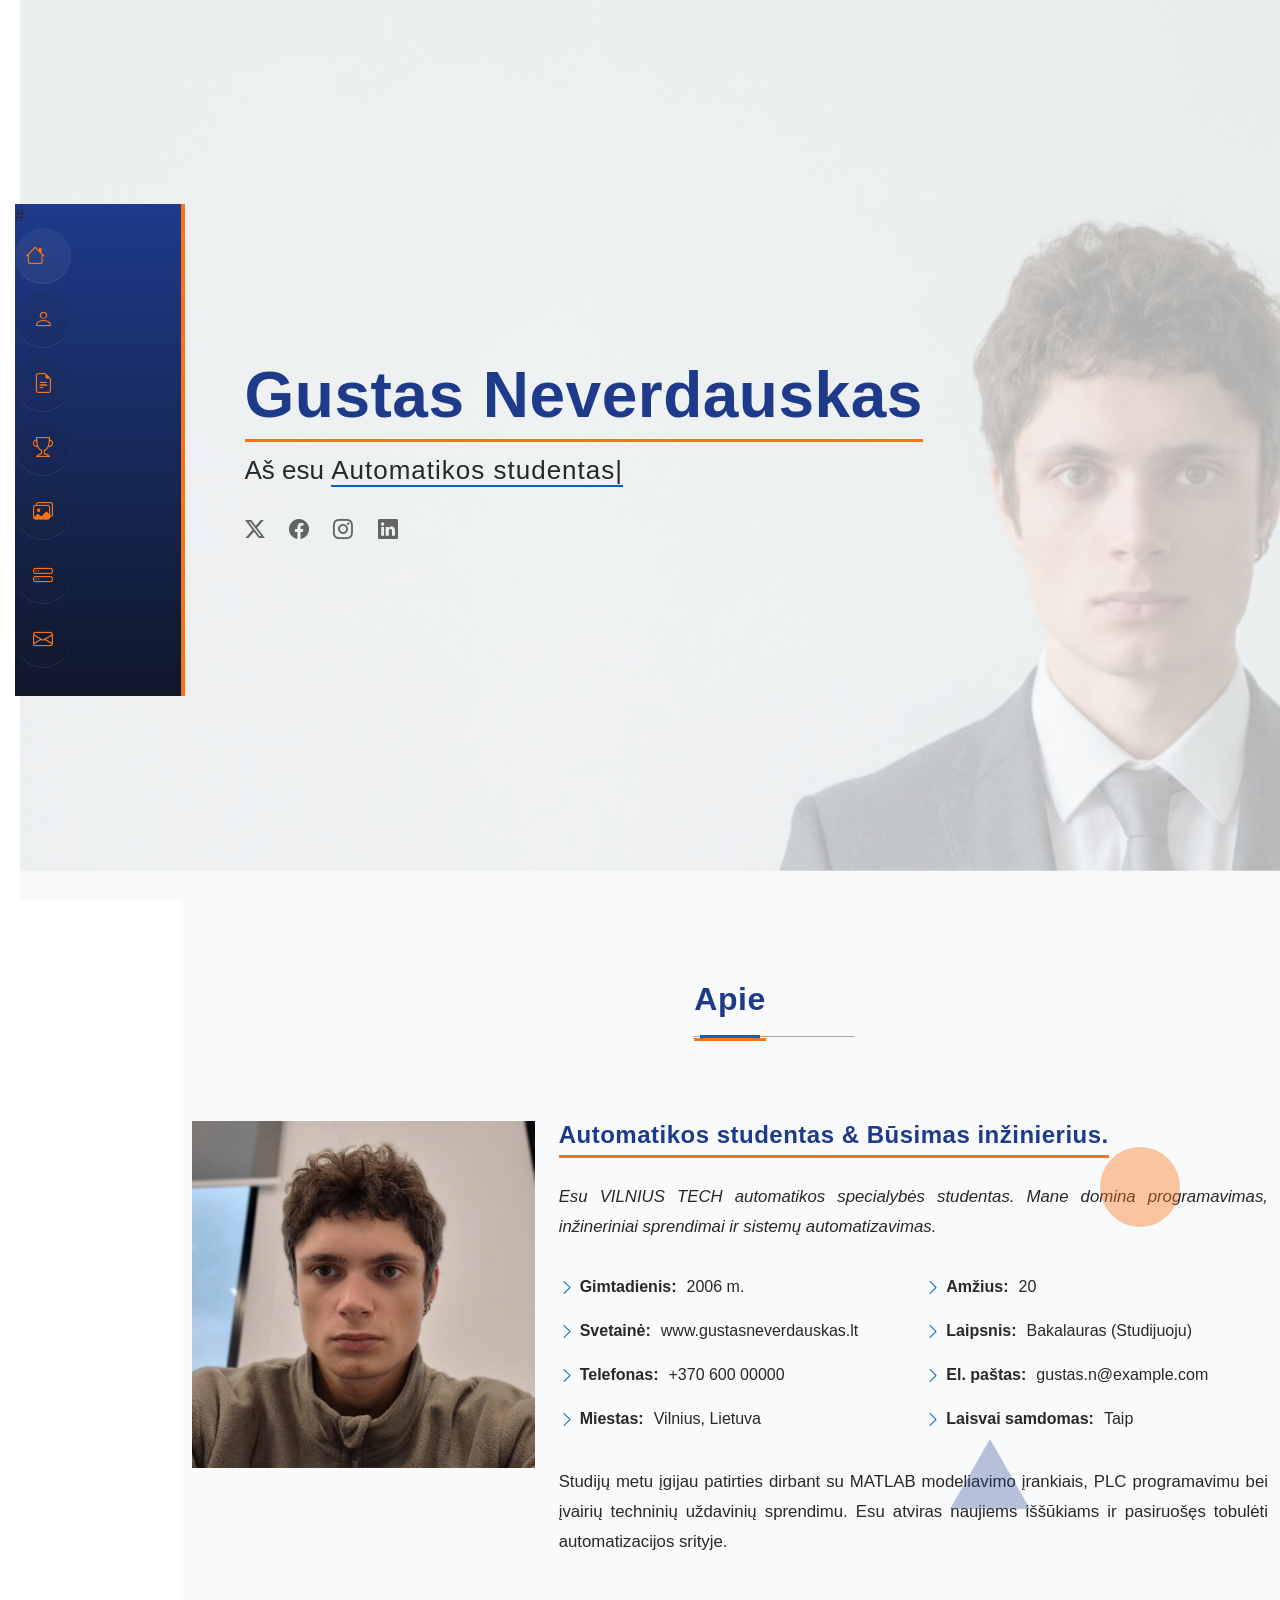
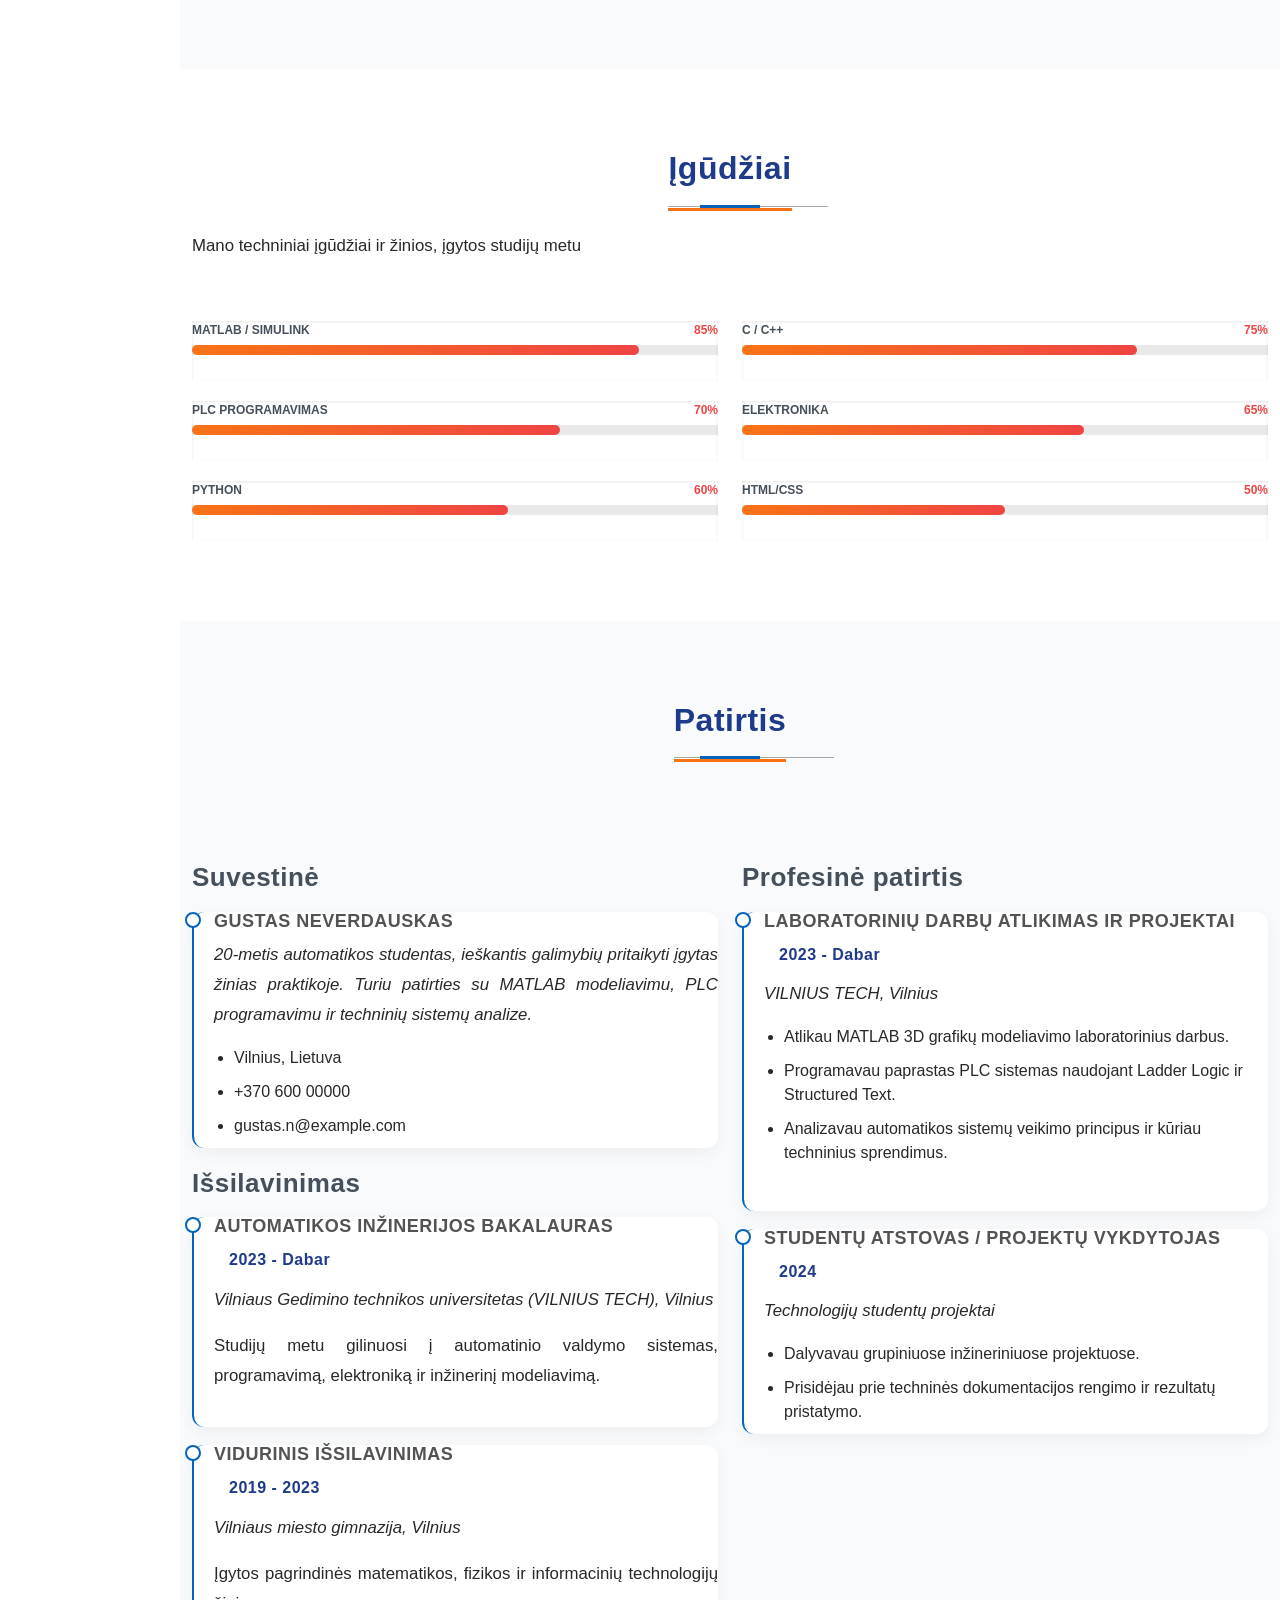
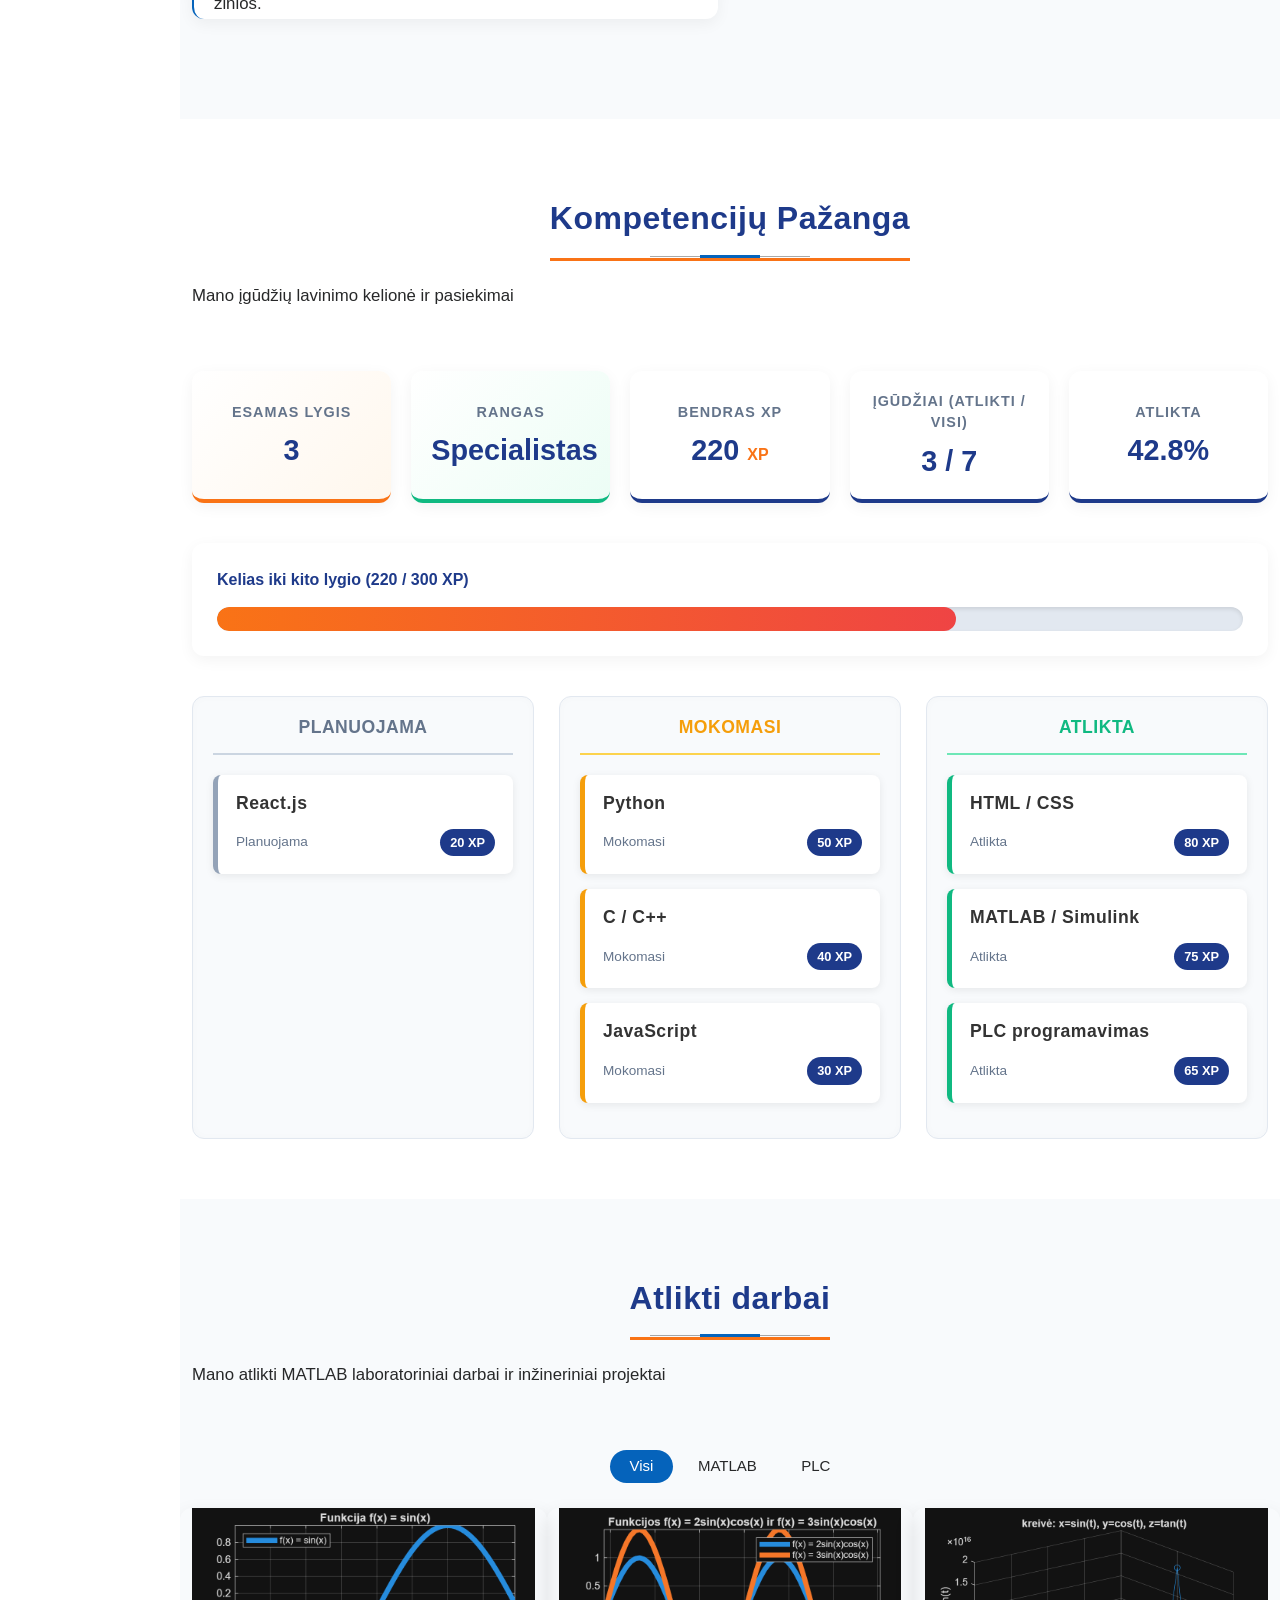
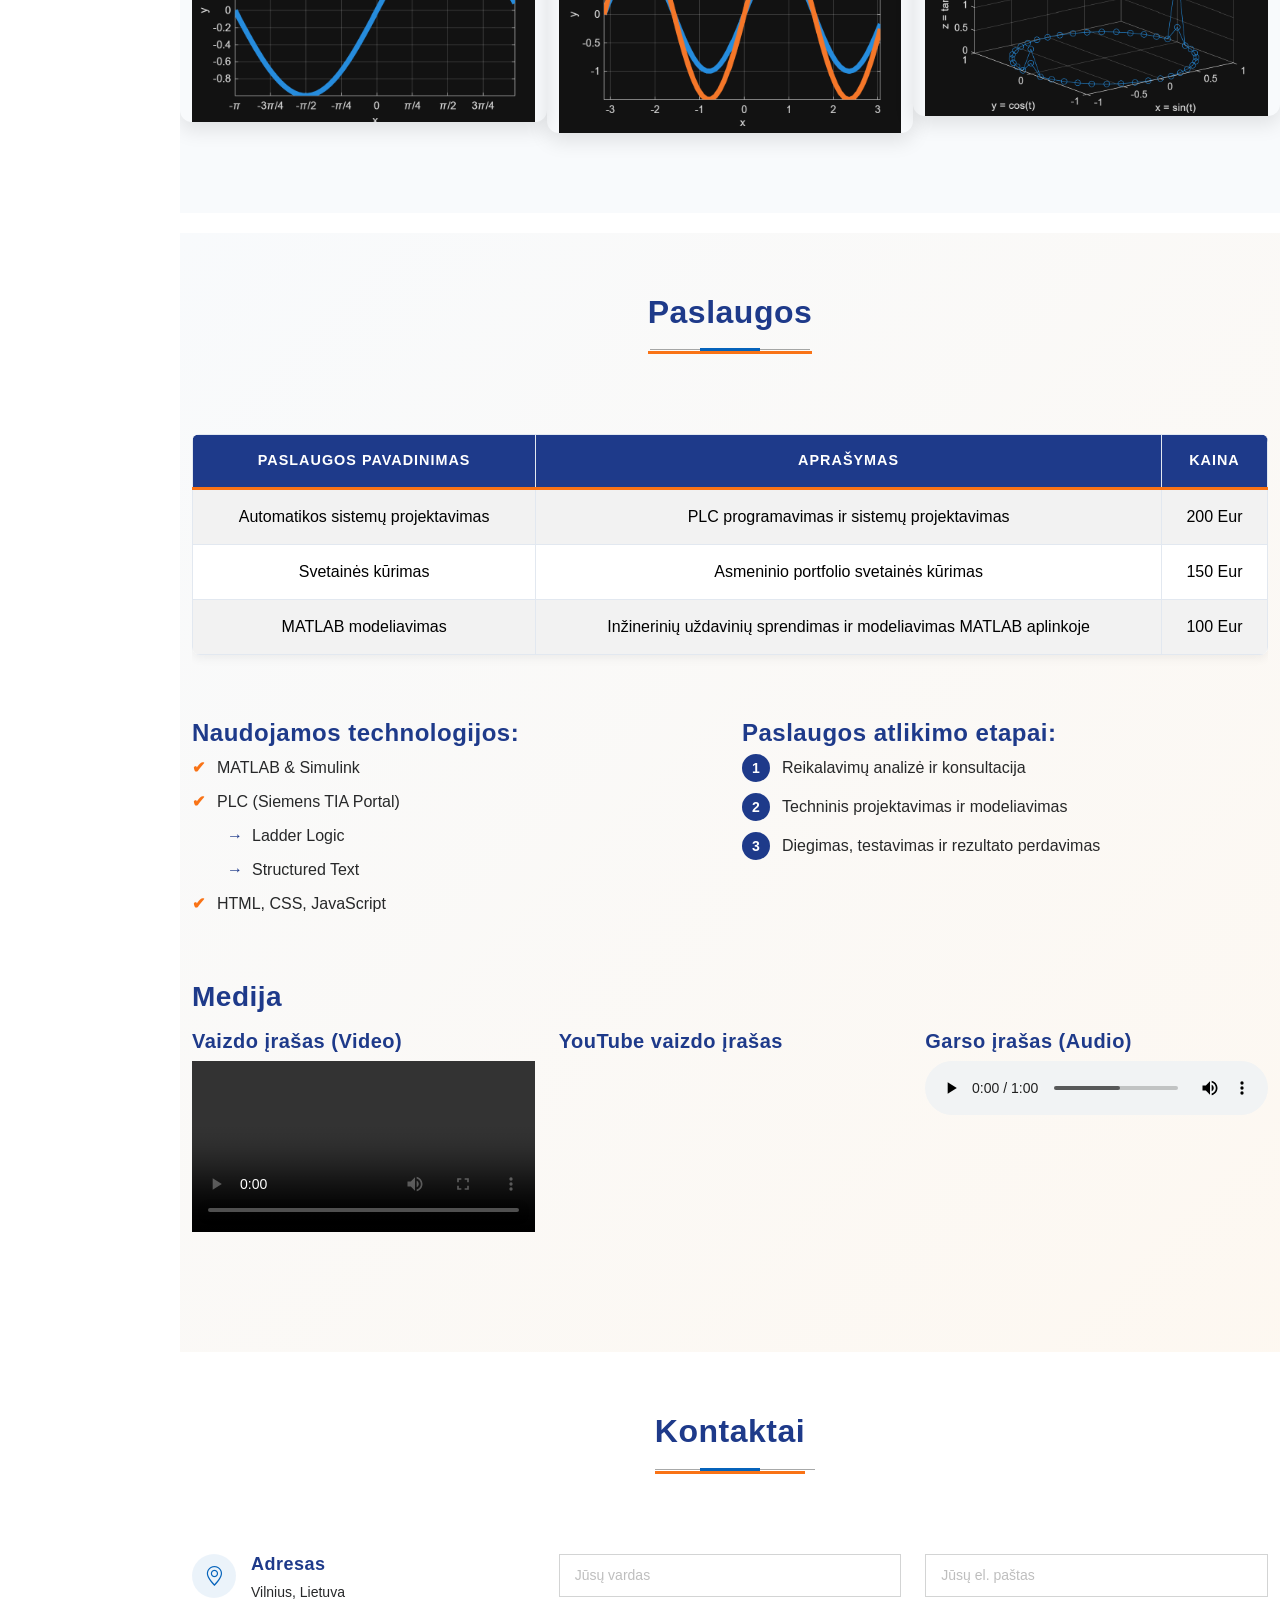
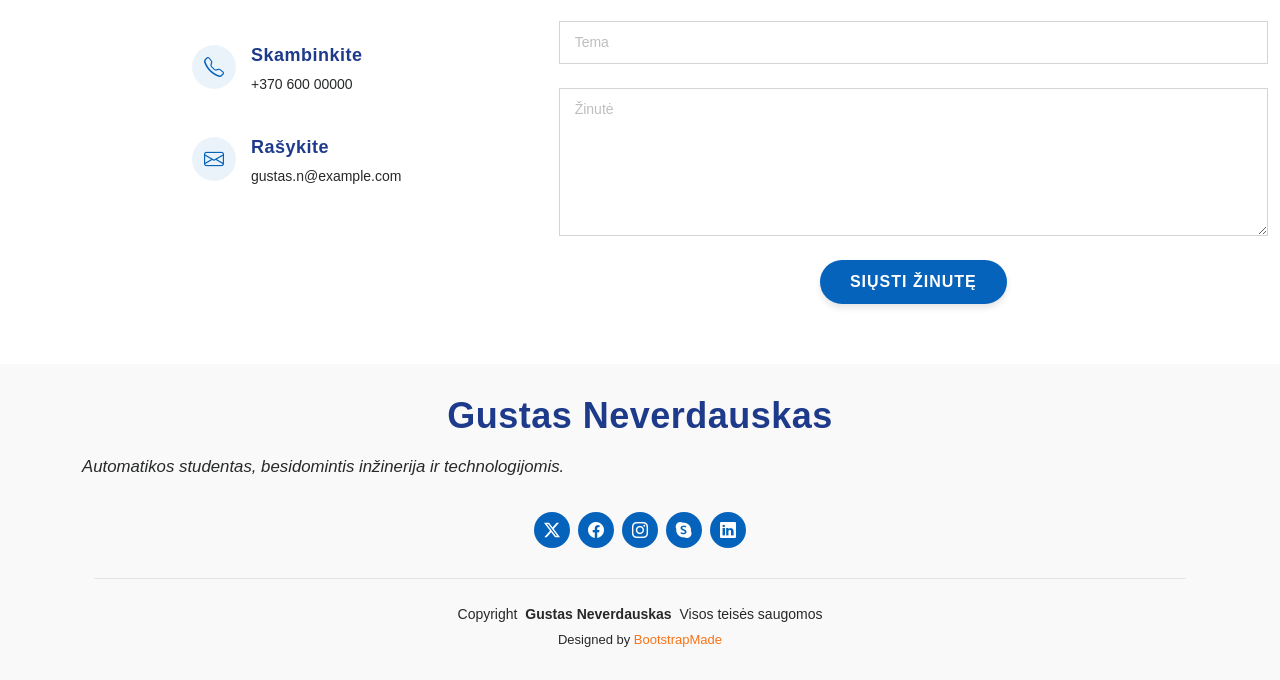
==== commit 2e5e3c4c: "3" ====
--- a/index.html
+++ b/index.html
@@ -5,30 +5,26 @@
   <meta charset="utf-8">
   <meta content="width=device-width, initial-scale=1.0" name="viewport">
   
-  <!-- Atnaujinti meta duomenys -->
   <title>Mano CV</title>
   <meta name="description" content="Gustas Neverdauskas CV puslapis">
   <meta name="author" content="Gustas Neverdauskas">
   <meta content="automatika, cv, studentas, vilnius" name="keywords">
 
-  <!-- Favicons (Įsitikink, kad turi favicon.png paveiksliuką) -->
   <link href="assets/img/favicon.png" rel="icon">
   <link href="assets/img/apple-touch-icon.png" rel="apple-touch-icon">
 
-  <!-- Fonts -->
   <link href="https://fonts.googleapis.com" rel="preconnect">
   <link href="https://fonts.gstatic.com" rel="preconnect" crossorigin>
   <link href="https://fonts.googleapis.com/css2?family=Roboto:ital,wght@0,100;0,300;0,400;0,500;0,700;0,900;1,100;1,300;1,400;1,500;1,700;1,900&family=Poppins:ital,wght@0,100;0,200;0,300;0,400;0,500;0,600;0,700;0,800;0,900;1,100;1,200;1,300;1,400;1,500;1,600;1,700;1,800;1,900&family=Raleway:ital,wght@0,100;0,200;0,300;0,400;0,500;0,600;0,700;0,800;0,900;1,100;1,200;1,300;1,400;1,500;1,600;1,700;1,800;1,900&display=swap" rel="stylesheet">
 
-  <!-- Vendor CSS Files -->
   <link href="assets/vendor/bootstrap/css/bootstrap.min.css" rel="stylesheet">
   <link href="assets/vendor/bootstrap-icons/bootstrap-icons.css" rel="stylesheet">
   <link href="assets/vendor/aos/aos.css" rel="stylesheet">
   <link href="assets/vendor/glightbox/css/glightbox.min.css" rel="stylesheet">
   <link href="assets/vendor/swiper/swiper-bundle.min.css" rel="stylesheet">
 
-  <!-- Main CSS File -->
   <link href="assets/css/main.css" rel="stylesheet">
+  <link href="assets/css/custom.css" rel="stylesheet">
 </head>
 
 <body class="index-page">
@@ -37,11 +33,12 @@
 
     <i class="header-toggle d-xl-none bi bi-list"></i>
 
-    <nav id="navmenu" class="navmenu">
+    <nav id="navmenu" class="navmenu">#
       <ul>
         <li><a href="#hero" class="active"><i class="bi bi-house navicon"></i><span>Pagrindinis</span></a></li>
         <li><a href="#about"><i class="bi bi-person navicon"></i><span>Apie</span></a></li>
         <li><a href="#resume"><i class="bi bi-file-earmark-text navicon"></i><span>Patirtis</span></a></li>
+        <li><a href="#competencies"><i class="bi bi-trophy navicon"></i><span>Kompetencijos</span></a></li>
         <li><a href="#portfolio"><i class="bi bi-images navicon"></i><span>Atlikti darbai</span></a></li>
         <li><a href="#services"><i class="bi bi-hdd-stack navicon"></i><span>Paslaugos</span></a></li>
         <li><a href="#contact"><i class="bi bi-envelope navicon"></i><span>Kontaktai</span></a></li>
@@ -52,7 +49,6 @@
 
   <main class="main">
 
-    <!-- Hero Section -->
     <section id="hero" class="hero section light-background">
 
       <img src="assets/img/hero-bg.jpg" alt="Hero fono nuotrauka">
@@ -72,9 +68,8 @@
         </div>
       </div>
 
-    </section><!-- /Hero Section -->
-
-    <!-- About Section -->
+    </section>
+
     <section id="about" class="about section">
 
       <div class="container section-title" data-aos="fade-up">
@@ -82,6 +77,11 @@
       </div>
 
       <div class="container" data-aos="fade-up" data-aos-delay="100">
+        
+        <div class="css-shapes-wrapper">
+          <div class="shape-circle"></div>
+          <div class="shape-triangle"></div>
+        </div>
 
         <div class="row gy-4 justify-content-center">
           <div class="col-lg-4">
@@ -118,9 +118,8 @@
 
       </div>
 
-    </section><!-- /About Section -->
-
-    <!-- Skills Section -->
+    </section>
+
     <section id="skills" class="skills section">
 
       <div class="container section-title" data-aos="fade-up">
@@ -186,9 +185,8 @@
 
       </div>
 
-    </section><!-- /Skills Section -->
-
-    <!-- Resume Section -->
+    </section>
+
     <section id="resume" class="resume section">
 
       <div class="container section-title" data-aos="fade-up">
@@ -258,9 +256,137 @@
 
       </div>
 
-    </section><!-- /Resume Section -->
-
-    <!-- Portfolio Section -->
+    </section>
+
+
+
+
+
+
+
+
+    <section id="competencies" class="competencies section">
+      <div class="container section-title" data-aos="fade-up">
+        <h2>Kompetencijų Pažanga</h2>
+        <p>Mano įgūdžių lavinimo kelionė ir pasiekimai</p>
+      </div>
+
+      <div class="container" data-aos="fade-up" data-aos-delay="100">
+        
+        <div class="competency-dashboard">
+          <div class="dashboard-card level-card">
+            <span class="dashboard-label">Esamas Lygis</span>
+            <span class="dashboard-value">3</span>
+          </div>
+          <div class="dashboard-card rank-card">
+            <span class="dashboard-label">Rangas</span>
+            <span class="dashboard-value">Specialistas</span>
+          </div>
+          <div class="dashboard-card stats-card">
+            <span class="dashboard-label">Bendras XP</span>
+            <span class="dashboard-value">220 <small>XP</small></span>
+          </div>
+          <div class="dashboard-card stats-card">
+            <span class="dashboard-label">Įgūdžiai (Atlikti / Visi)</span>
+            <span class="dashboard-value">3 / 7</span>
+          </div>
+          <div class="dashboard-card stats-card">
+            <span class="dashboard-label">Atlikta</span>
+            <span class="dashboard-value">42.8%</span>
+          </div>
+        </div>
+
+        <div class="xp-progress-section">
+          <div class="xp-progress-header">
+            <span>Kelias iki kito lygio (220 / 300 XP)</span>
+          </div>
+          <div class="xp-progress-bar-container">
+
+            <div class="xp-progress-fill" style="width: 72%;"></div>
+          </div>
+        </div>
+
+        <div class="kanban-board">
+          
+          <div class="kanban-column">
+            <h3 class="column-title planned-title">Planuojama</h3>
+            
+            <div class="skill-card" data-status="planned">
+              <h4>React.js</h4>
+              <div class="card-meta">
+                <span class="status-badge">Planuojama</span>
+                <span class="xp-badge">20 XP</span>
+              </div>
+            </div>
+          </div>
+
+          <div class="kanban-column">
+            <h3 class="column-title learning-title">Mokomasi</h3>
+            
+            <div class="skill-card" data-status="learning">
+              <h4>Python</h4>
+              <div class="card-meta">
+                <span class="status-badge">Mokomasi</span>
+                <span class="xp-badge">50 XP</span>
+              </div>
+            </div>
+
+            <div class="skill-card" data-status="learning">
+              <h4>C / C++</h4>
+              <div class="card-meta">
+                <span class="status-badge">Mokomasi</span>
+                <span class="xp-badge">40 XP</span>
+              </div>
+            </div>
+
+            <div class="skill-card" data-status="learning">
+              <h4>JavaScript</h4>
+              <div class="card-meta">
+                <span class="status-badge">Mokomasi</span>
+                <span class="xp-badge">30 XP</span>
+              </div>
+            </div>
+          </div>
+
+          <div class="kanban-column">
+            <h3 class="column-title completed-title">Atlikta</h3>
+            
+            <div class="skill-card" data-status="completed">
+              <h4>HTML / CSS</h4>
+              <div class="card-meta">
+                <span class="status-badge">Atlikta</span>
+                <span class="xp-badge">80 XP</span>
+              </div>
+            </div>
+
+            <div class="skill-card" data-status="completed">
+              <h4>MATLAB / Simulink</h4>
+              <div class="card-meta">
+                <span class="status-badge">Atlikta</span>
+                <span class="xp-badge">75 XP</span>
+              </div>
+            </div>
+
+            <div class="skill-card" data-status="completed">
+              <h4>PLC programavimas</h4>
+              <div class="card-meta">
+                <span class="status-badge">Atlikta</span>
+                <span class="xp-badge">65 XP</span>
+              </div>
+            </div>
+          </div>
+
+        </div>
+      </div>
+    </section>
+
+
+
+    
+
+
+
+
     <section id="portfolio" class="portfolio section">
 
       <div class="container section-title" data-aos="fade-up">
@@ -280,7 +406,6 @@
 
           <div class="row gy-4 isotope-container" data-aos="fade-up" data-aos-delay="200">
 
-            <!-- Darbas 1 -->
             <div class="col-lg-4 col-md-6 portfolio-item isotope-item filter-matlab">
               <img src="assets/img/masonry-portfolio/masonry-portfolio-1.jpg" class="img-fluid" alt="MATLAB 3D grafikas 1">
               <div class="portfolio-info">
@@ -291,7 +416,6 @@
               </div>
             </div>
 
-            <!-- Darbas 2 -->
             <div class="col-lg-4 col-md-6 portfolio-item isotope-item filter-matlab">
               <img src="assets/img/masonry-portfolio/masonry-portfolio-2.jpg" class="img-fluid" alt="MATLAB 3D grafikas 2">
               <div class="portfolio-info">
@@ -302,7 +426,6 @@
               </div>
             </div>
 
-            <!-- Darbas 3 -->
             <div class="col-lg-4 col-md-6 portfolio-item isotope-item filter-matlab">
               <img src="assets/img/masonry-portfolio/masonry-portfolio-3.jpg" class="img-fluid" alt="MATLAB 3D grafikas 3">
               <div class="portfolio-info">
@@ -319,9 +442,8 @@
 
       </div>
 
-    </section><!-- /Portfolio Section -->
-
-    <!-- Services Section -->
+    </section>
+
     <section id="services" class="services section">
 
       <div class="container section-title" data-aos="fade-up">
@@ -330,7 +452,6 @@
 
       <div class="container">
         
-        <!-- Lentelė -->
         <div class="table-responsive mb-5" data-aos="fade-up">
           <table class="table table-bordered table-striped">
             <thead class="table-dark">
@@ -360,7 +481,6 @@
           </table>
         </div>
 
-        <!-- Sąrašai -->
         <div class="row mb-5" data-aos="fade-up" data-aos-delay="100">
           <div class="col-md-6">
             <h4>Naudojamos technologijos:</h4>
@@ -385,7 +505,6 @@
           </div>
         </div>
 
-        <!-- Medija -->
         <div class="row" data-aos="fade-up" data-aos-delay="200">
           <h3 class="mb-3">Medija</h3>
           
@@ -413,9 +532,8 @@
 
       </div>
 
-    </section><!-- /Services Section -->
-
-    <!-- Contact Section -->
+    </section>
+
     <section id="contact" class="contact section">
 
       <div class="container section-title" data-aos="fade-up">
@@ -489,7 +607,7 @@
 
       </div>
 
-    </section><!-- /Contact Section -->
+    </section>
 
   </main>
 
@@ -515,13 +633,10 @@
     </div>
   </footer>
 
-  <!-- Scroll Top -->
   <a href="#" id="scroll-top" class="scroll-top d-flex align-items-center justify-content-center"><i class="bi bi-arrow-up-short"></i></a>
 
-  <!-- Preloader -->
   <div id="preloader"></div>
 
-  <!-- Vendor JS Files -->
   <script src="assets/vendor/bootstrap/js/bootstrap.bundle.min.js"></script>
   <script src="assets/vendor/php-email-form/validate.js"></script>
   <script src="assets/vendor/aos/aos.js"></script>
@@ -533,7 +648,6 @@
   <script src="assets/vendor/isotope-layout/isotope.pkgd.min.js"></script>
   <script src="assets/vendor/swiper/swiper-bundle.min.js"></script>
 
-  <!-- Main JS File -->
   <script src="assets/js/main.js"></script>
 
 </body>
--- a/assets/css/custom.css
+++ b/assets/css/custom.css
@@ -0,0 +1,502 @@
+
+@media (min-width: 1199px) {
+  .main {
+    margin-left: 180px !important; 
+  }
+}
+
+
+body {
+  font-family: 'Segoe UI', Tahoma, Geneva, Verdana, sans-serif;
+  color: #333333;
+}
+
+h1, h2, h3, h4, h5, h6 {
+  font-family: 'Trebuchet MS', 'Lucida Sans Unicode', 'Lucida Grande', sans-serif;
+  color: #1e3a8a;
+  font-weight: 700;
+  letter-spacing: 0.5px;
+}
+
+h2 {
+  border-bottom: 3px solid #f97316;
+  display: inline-block;
+  padding-bottom: 5px;
+}
+
+p {
+  line-height: 1.8;
+  font-size: 1.05rem;
+  text-align: justify;
+}
+
+
+a {
+  color: #f97316;
+  text-decoration: none;
+  transition: color 0.3s ease;
+}
+
+a:hover {
+  color: #ea580c;
+  text-decoration: underline;
+}
+
+button[type="submit"], .btn {
+  background-color: #1e3a8a;
+  color: #ffffff;
+  border: none;
+  border-radius: 25px;
+  padding: 12px 30px;
+  font-weight: 600;
+  text-transform: uppercase;
+  letter-spacing: 1px;
+  box-shadow: 0 4px 6px rgba(0, 0, 0, 0.1);
+  transition: all 0.3s ease;
+  cursor: pointer;
+}
+
+button[type="submit"]:hover, .btn:hover {
+  background-color: #f97316;
+  color: #ffffff;
+  box-shadow: 0 6px 12px rgba(0, 0, 0, 0.2);
+  transform: translateY(-2px);
+}
+
+button[type="submit"]:active, .btn:active {
+  background-color: #ea580c;
+  transform: translateY(0);
+  box-shadow: 0 2px 4px rgba(0, 0, 0, 0.1);
+}
+
+#about, #resume, #portfolio {
+  padding-top: 80px !important;
+  padding-bottom: 80px !important;
+  margin-bottom: 20px;
+  background-color: #f8fafc;
+}
+
+.resume-item {
+  border-radius: 12px;
+  box-shadow: 0 5px 15px rgba(0, 0, 0, 0.05);
+  background: #ffffff;
+  padding: 25px;
+  margin-bottom: 20px;
+  border-left: 5px solid #1e3a8a;
+}
+
+.portfolio-item {
+  border-radius: 12px;
+  overflow: hidden;
+  box-shadow: 0 8px 20px rgba(0, 0, 0, 0.1);
+  transition: transform 0.3s ease, box-shadow 0.3s ease;
+}
+
+.portfolio-item:hover {
+  transform: translateY(-5px);
+  box-shadow: 0 12px 25px rgba(0, 0, 0, 0.15);
+}
+
+#header .navmenu {
+  background: linear-gradient(180deg, #1e3a8a 0%, #0f172a 100%);
+  border-right: 4px solid #f97316; 
+}
+
+#header .navmenu a {
+  color: #e2e8f0;
+  font-weight: 500;
+  border-bottom: 1px solid rgba(255, 255, 255, 0.1);
+  transition: all 0.3s ease;
+}
+
+#header .navmenu a:hover, 
+#header .navmenu .active {
+  color: #f97316;
+  background-color: rgba(255, 255, 255, 0.05);
+  padding-left: 10px;
+}
+
+#header .navmenu a .navicon {
+  color: #f97316;
+}
+
+.progress {
+  height: 14px;
+  border-radius: 7px;
+  background-color: #e2e8f0;
+  box-shadow: inset 0 1px 3px rgba(0, 0, 0, 0.1);
+  margin-bottom: 20px;
+}
+
+.progress .progress-bar {
+  background: linear-gradient(90deg, #f97316, #ef4444);
+  border-radius: 7px;
+}
+
+.skill {
+  padding-bottom: 5px;
+}
+
+.skill .val {
+  font-weight: 700;
+  color: #ef4444;
+}
+
+
+#services ul {
+  list-style-type: none;
+  padding-left: 0;
+}
+
+#services ul > li {
+  position: relative;
+  padding-left: 25px;
+  margin-bottom: 10px;
+  font-weight: 500;
+}
+
+#services ul > li::before {
+  content: '✔';
+  color: #f97316;
+  position: absolute;
+  left: 0;
+  top: 0;
+  font-weight: bold;
+}
+
+#services ol {
+  counter-reset: custom-counter;
+  list-style-type: none;
+  padding-left: 0;
+}
+
+#services ol > li {
+  counter-increment: custom-counter;
+  position: relative;
+  padding-left: 40px;
+  margin-bottom: 15px;
+  font-weight: 500;
+}
+
+#services ol > li::before {
+  content: counter(custom-counter);
+  position: absolute;
+  left: 0;
+  top: -2px;
+  background-color: #1e3a8a;
+  color: #ffffff;
+  width: 28px;
+  height: 28px;
+  border-radius: 50%;
+  text-align: center;
+  line-height: 28px;
+  font-weight: bold;
+  font-size: 14px;
+}
+
+#services ul ul {
+  margin-top: 10px;
+  margin-left: 10px;
+}
+
+#services ul ul > li::before {
+  content: '→';
+  color: #1e3a8a;
+}
+
+.table {
+  border-collapse: collapse;
+  width: 100%;
+  margin-bottom: 1rem;
+  background-color: #ffffff;
+  border-radius: 8px;
+  overflow: hidden;
+  box-shadow: 0 4px 10px rgba(0,0,0,0.05);
+}
+
+.table thead th {
+  background-color: #1e3a8a;
+  color: #ffffff;
+  text-transform: uppercase;
+  font-size: 0.9rem;
+  letter-spacing: 1px;
+  border-bottom: 3px solid #f97316;
+  padding: 15px;
+  text-align: center;
+}
+
+.table td, .table th {
+  padding: 15px;
+  text-align: center;
+  vertical-align: middle;
+  border: 1px solid #e2e8f0;
+}
+
+.table tbody tr:nth-of-type(odd) {
+  background-color: #f8fafc;
+}
+
+.table tbody tr:hover {
+  background-color: #e0f2fe;
+  transition: background-color 0.3s ease;
+}
+
+
+/* ========================================================
+   NAUJO MODULIO STILIAI (Kompetencijų Pažanga)
+   ======================================================== */
+
+/* 3 ir 5 punktai: Valdymo skydelio (Dashboard) išdėstymas */
+.competency-dashboard {
+  display: grid;
+  grid-template-columns: repeat(auto-fit, minmax(150px, 1fr));
+  gap: 20px;
+  margin-bottom: 40px;
+}
+
+.dashboard-card {
+  background: #ffffff;
+  border-radius: 12px;
+  padding: 20px;
+  text-align: center;
+  box-shadow: 0 4px 15px rgba(0, 0, 0, 0.05);
+  border-bottom: 4px solid #1e3a8a;
+  display: flex;
+  flex-direction: column;
+  justify-content: center;
+}
+
+.dashboard-card.level-card {
+  border-bottom-color: #f97316;
+  background: linear-gradient(135deg, #ffffff, #fff7ed);
+}
+
+.dashboard-card.rank-card {
+  border-bottom-color: #10b981;
+  background: linear-gradient(135deg, #ffffff, #ecfdf5);
+}
+
+.dashboard-label {
+  font-size: 0.9rem;
+  color: #64748b;
+  text-transform: uppercase;
+  letter-spacing: 1px;
+  margin-bottom: 10px;
+  font-weight: 600;
+}
+
+.dashboard-value {
+  font-size: 1.8rem;
+  font-weight: 800;
+  color: #1e3a8a;
+  line-height: 1.2;
+}
+
+.dashboard-value small {
+  font-size: 1rem;
+  color: #f97316;
+}
+
+/* 4 punktas: XP Progreso juosta */
+.xp-progress-section {
+  background: #ffffff;
+  padding: 25px;
+  border-radius: 12px;
+  box-shadow: 0 4px 15px rgba(0, 0, 0, 0.05);
+  margin-bottom: 40px;
+}
+
+.xp-progress-header {
+  display: flex;
+  justify-content: space-between;
+  margin-bottom: 15px;
+  font-weight: 600;
+  color: #1e3a8a;
+}
+
+.xp-progress-bar-container {
+  height: 24px;
+  background-color: #e2e8f0;
+  border-radius: 12px;
+  overflow: hidden;
+  position: relative;
+  box-shadow: inset 0 2px 4px rgba(0,0,0,0.1);
+}
+
+.xp-progress-fill {
+  height: 100%;
+  background: linear-gradient(90deg, #f97316, #ef4444);
+  border-radius: 12px;
+  position: relative;
+  /* Animacija užpildymui */
+  transition: width 1.5s ease-in-out;
+  animation: fillProgress 1.5s ease-out forwards;
+}
+
+@keyframes fillProgress {
+  from { width: 0; }
+}
+
+/* 2 punktas: Kanban lentos (Flexbox/Grid) išdėstymas */
+.kanban-board {
+  display: grid;
+  grid-template-columns: repeat(3, 1fr);
+  gap: 25px;
+}
+
+/* Stulpelių stilius */
+.kanban-column {
+  background-color: #f8fafc;
+  border-radius: 12px;
+  padding: 20px;
+  box-shadow: inset 0 0 10px rgba(0,0,0,0.02);
+  border: 1px solid #e2e8f0;
+  min-height: 400px; /* Kad lentos atrodytų vientisai */
+}
+
+.column-title {
+  font-size: 1.1rem;
+  text-transform: uppercase;
+  text-align: center;
+  padding-bottom: 15px;
+  margin-bottom: 20px;
+  border-bottom: 2px solid #cbd5e1;
+  color: #1e3a8a;
+  font-weight: 700;
+}
+
+.planned-title { color: #64748b; border-bottom-color: #cbd5e1; }
+.learning-title { color: #f59e0b; border-bottom-color: #fcd34d; }
+.completed-title { color: #10b981; border-bottom-color: #6ee7b7; }
+
+/* Įgūdžių kortelių stilius */
+.skill-card {
+  background: #ffffff;
+  border-radius: 8px;
+  padding: 18px;
+  margin-bottom: 15px;
+  box-shadow: 0 2px 8px rgba(0, 0, 0, 0.08);
+  transition: transform 0.2s ease, box-shadow 0.2s ease;
+  border-left: 5px solid #cbd5e1; /* Numatytasis */
+}
+
+.skill-card:hover {
+  transform: translateY(-3px);
+  box-shadow: 0 5px 15px rgba(0, 0, 0, 0.12);
+}
+
+.skill-card h4 {
+  font-size: 1.1rem;
+  margin: 0 0 15px 0;
+  color: #333;
+}
+
+.card-meta {
+  display: flex;
+  justify-content: space-between;
+  align-items: center;
+  font-size: 0.85rem;
+}
+
+.status-badge {
+  color: #64748b;
+  font-weight: 500;
+}
+
+.xp-badge {
+  background-color: #1e3a8a;
+  color: #ffffff;
+  padding: 4px 10px;
+  border-radius: 20px;
+  font-weight: 700;
+  font-size: 0.8rem;
+}
+
+/* Kortelių spalvos pagal būseną (data-status) */
+.skill-card[data-status="planned"] { border-left-color: #94a3b8; }
+.skill-card[data-status="learning"] { border-left-color: #f59e0b; }
+.skill-card[data-status="completed"] { border-left-color: #10b981; }
+
+/* 6 punktas: Mobili versija (Responsive) */
+@media (max-width: 992px) {
+  .kanban-board {
+    grid-template-columns: 1fr; /* Stulpeliai sustatomi vienas po kito */
+  }
+  .kanban-column {
+    min-height: auto;
+  }
+}
+
+ 
+
+
+#services {
+  background: linear-gradient(-45deg, #f8fafc, #e0f2fe, #fff7ed, #f8fafc);
+  background-size: 400% 400%;
+  animation: gradientBG 15s ease infinite;
+}
+
+@keyframes gradientBG {
+  0% { background-position: 0% 50%; }
+  50% { background-position: 100% 50%; }
+  100% { background-position: 0% 50%; }
+}
+
+
+#about {
+  position: relative;
+  overflow: hidden; 
+}
+
+.css-shapes-wrapper {
+  position: absolute;
+  top: 0;
+  right: 0;
+  width: 100%;
+  height: 100%;
+  pointer-events: none; 
+  z-index: 0;
+}
+
+#about .container {
+  position: relative;
+  z-index: 1; 
+}
+
+
+.shape-circle {
+  position: absolute;
+  top: 50px;
+  right: 100px;
+  width: 80px;
+  height: 80px;
+  background-color: rgba(249, 115, 22, 0.4); /* Oranžinė, permatoma */
+  border-radius: 50%;
+  animation: floatSpin 6s ease-in-out infinite;
+}
+
+.shape-triangle {
+  position: absolute;
+  bottom: 80px;
+  right: 250px;
+  width: 0;
+  height: 0;
+  border-left: 40px solid transparent;
+  border-right: 40px solid transparent;
+  border-bottom: 70px solid rgba(30, 58, 138, 0.3); /* Mėlyna, permatoma */
+  animation: floatSpin 8s ease-in-out infinite reverse;
+}
+
+@keyframes floatSpin {
+  0% {
+    transform: translateY(0) rotate(0deg) scale(1);
+  }
+  50% {
+    transform: translateY(-30px) rotate(180deg) scale(1.2);
+  }
+  100% {
+    transform: translateY(0) rotate(360deg) scale(1);
+  }
+}
+
+
